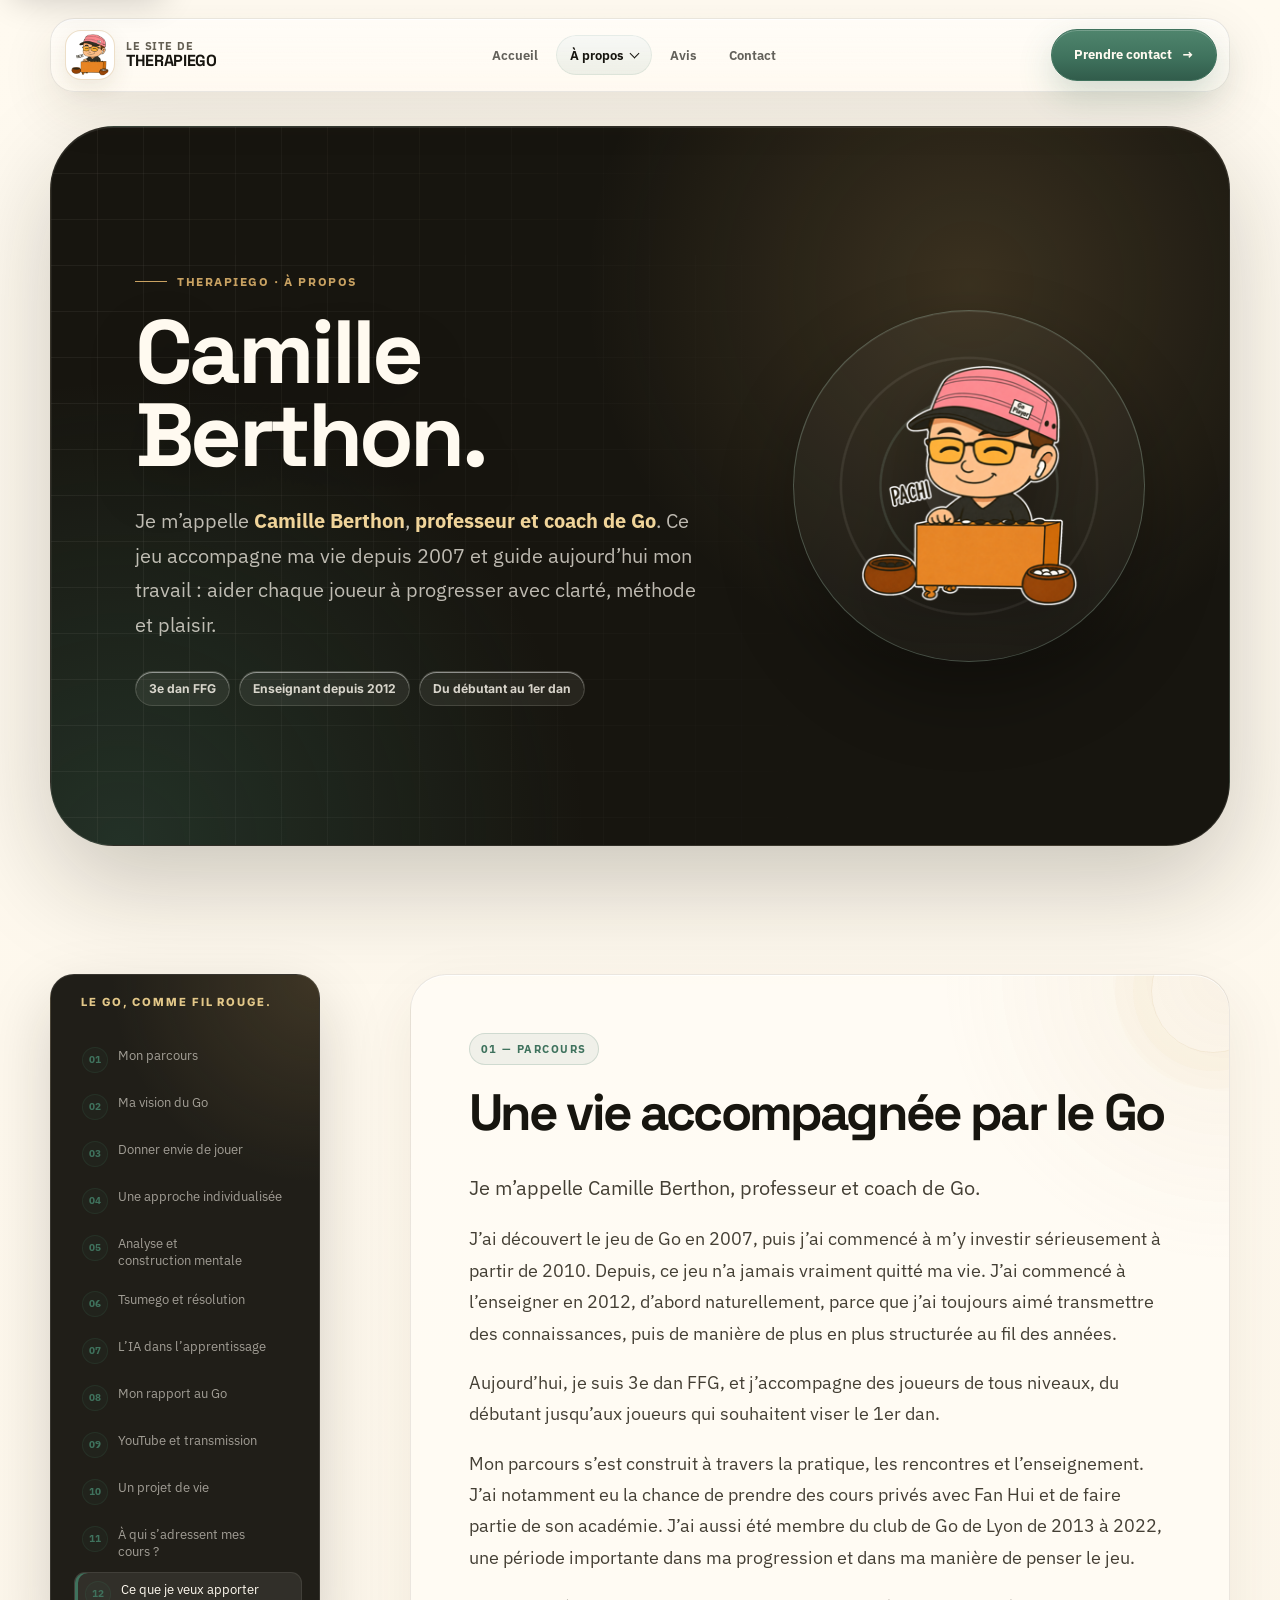
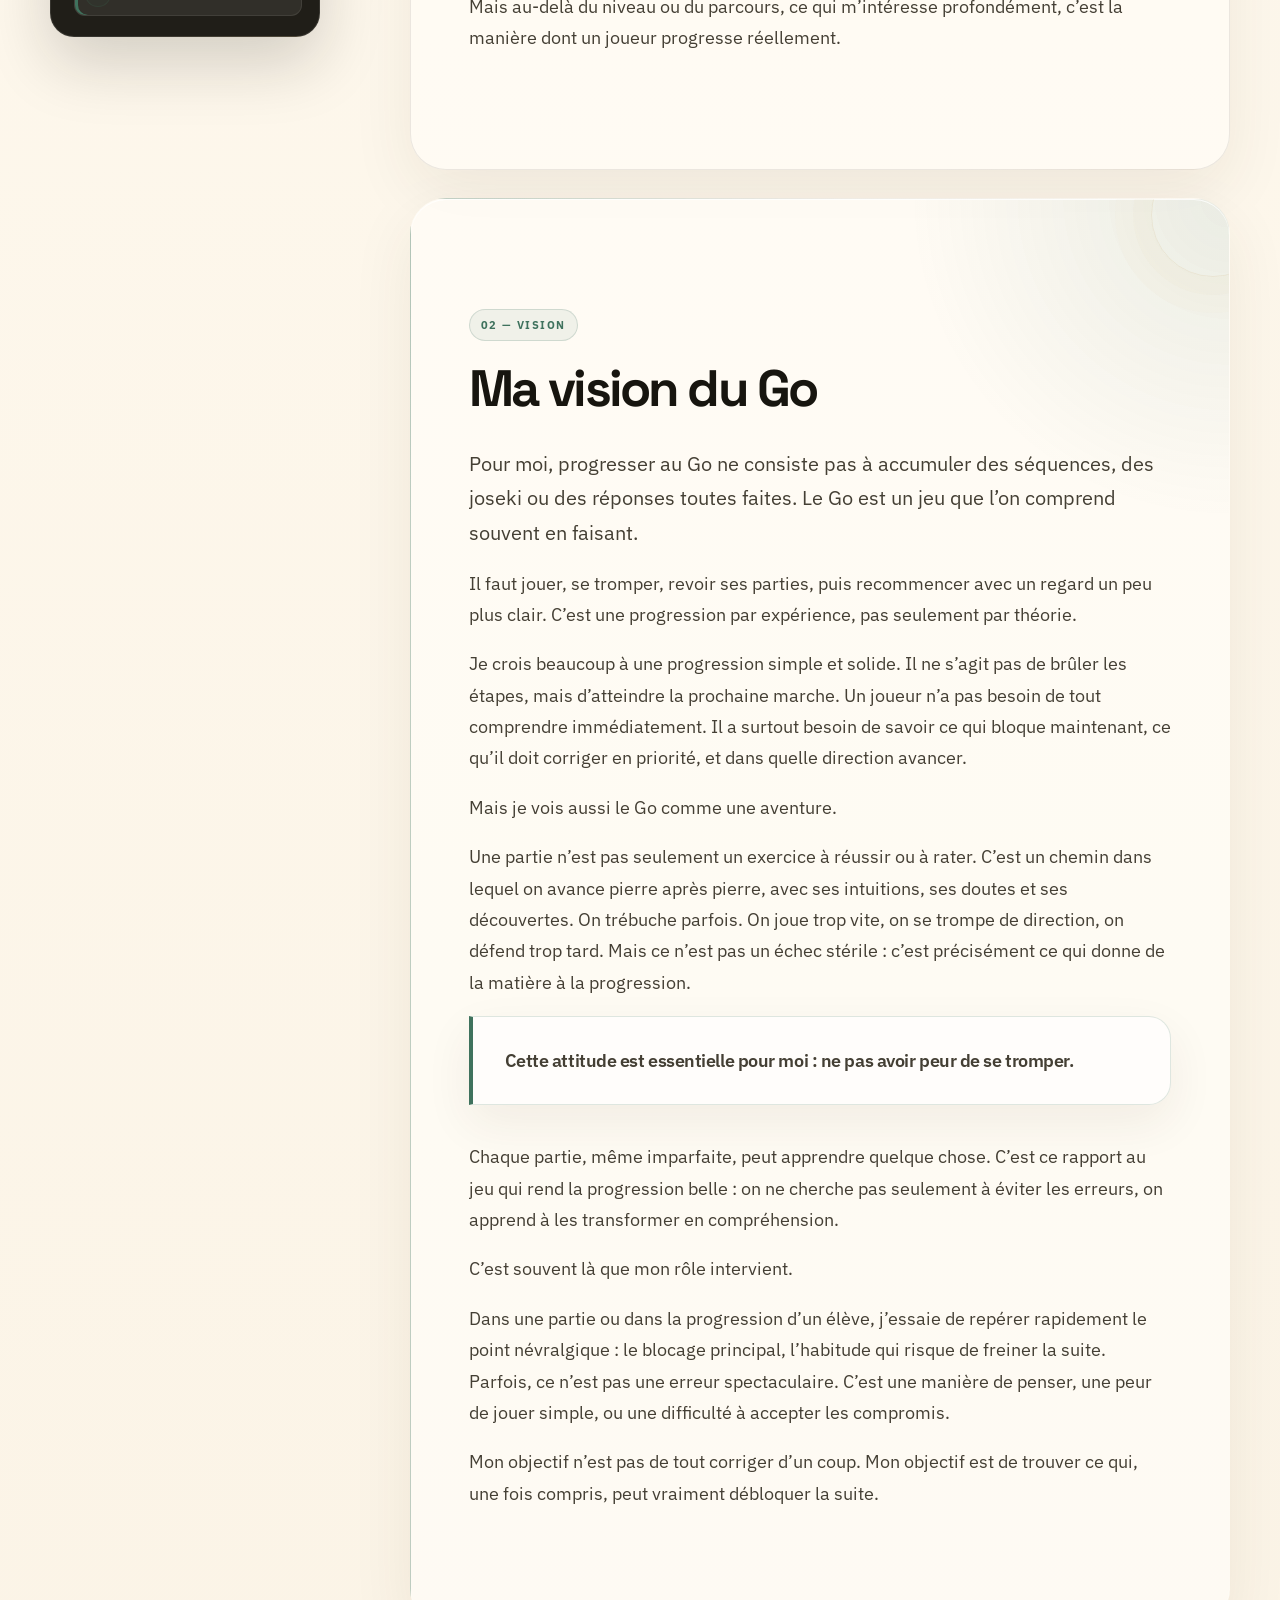
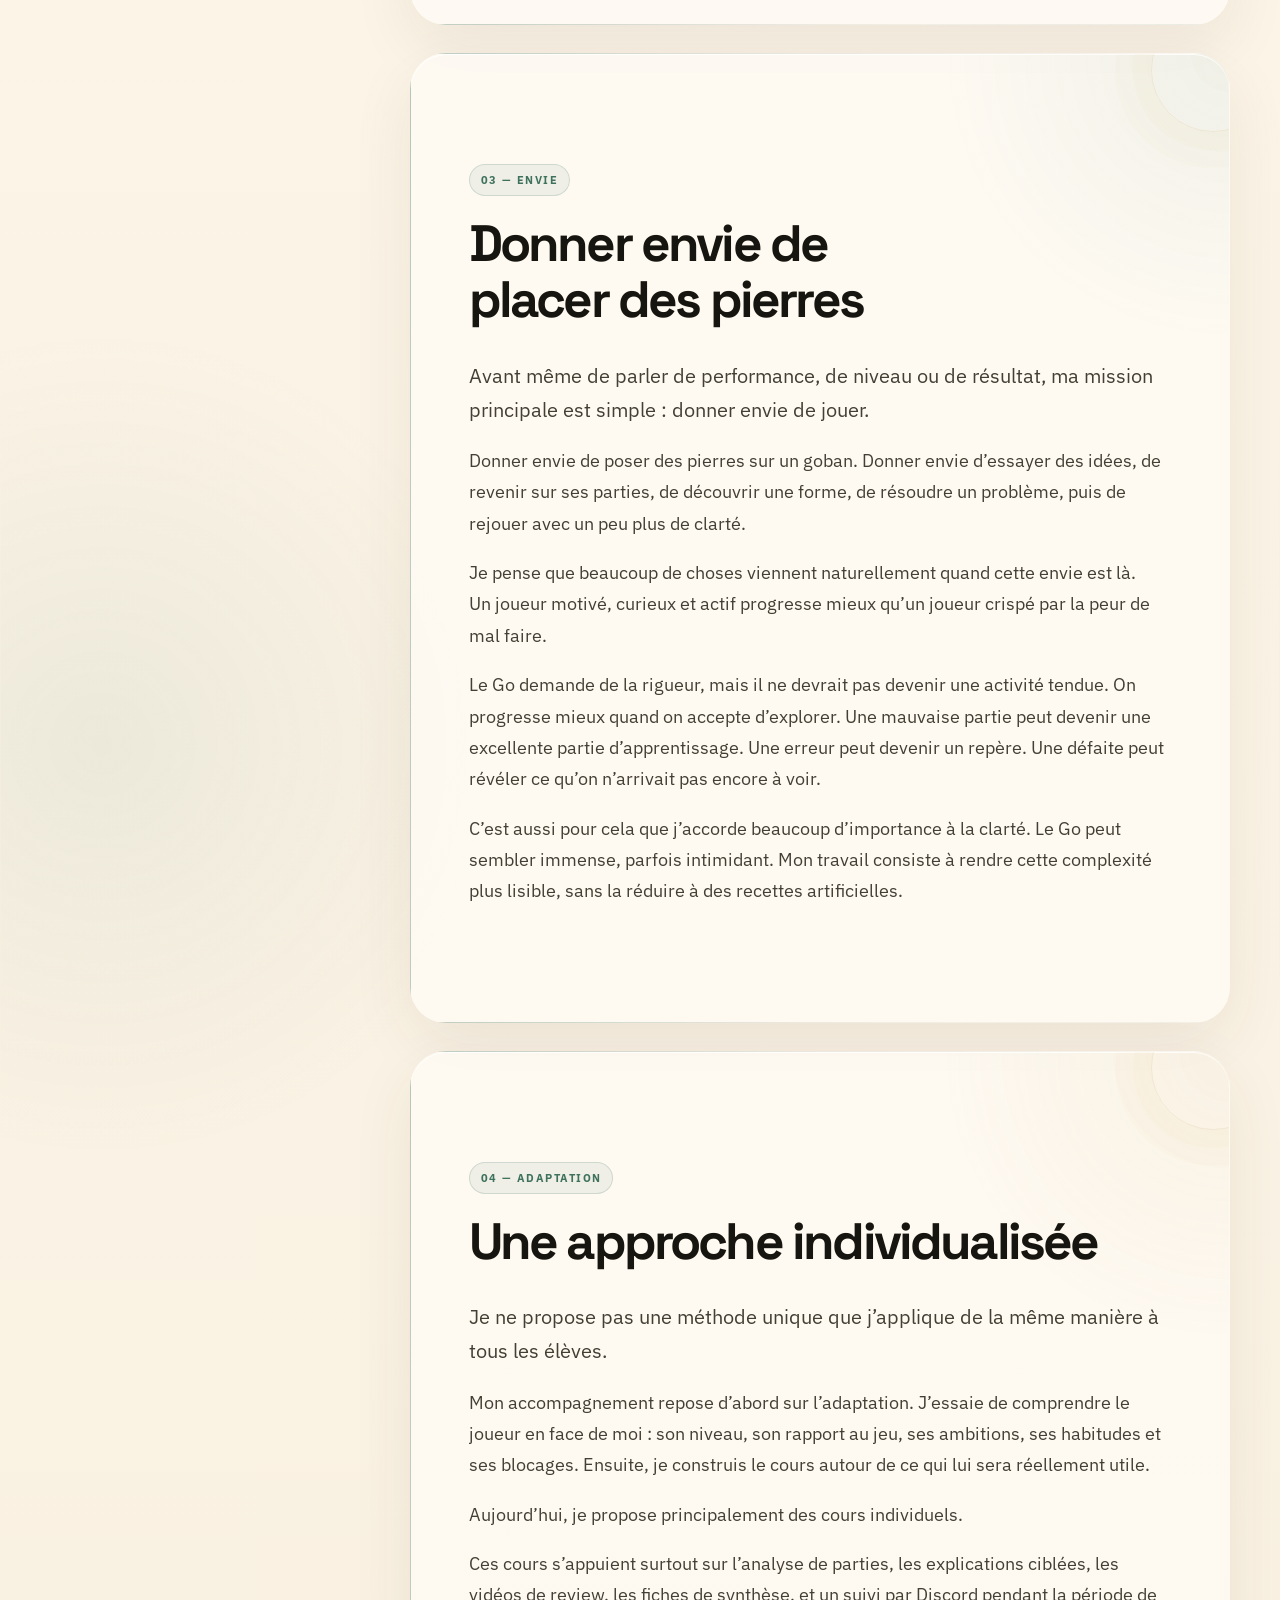
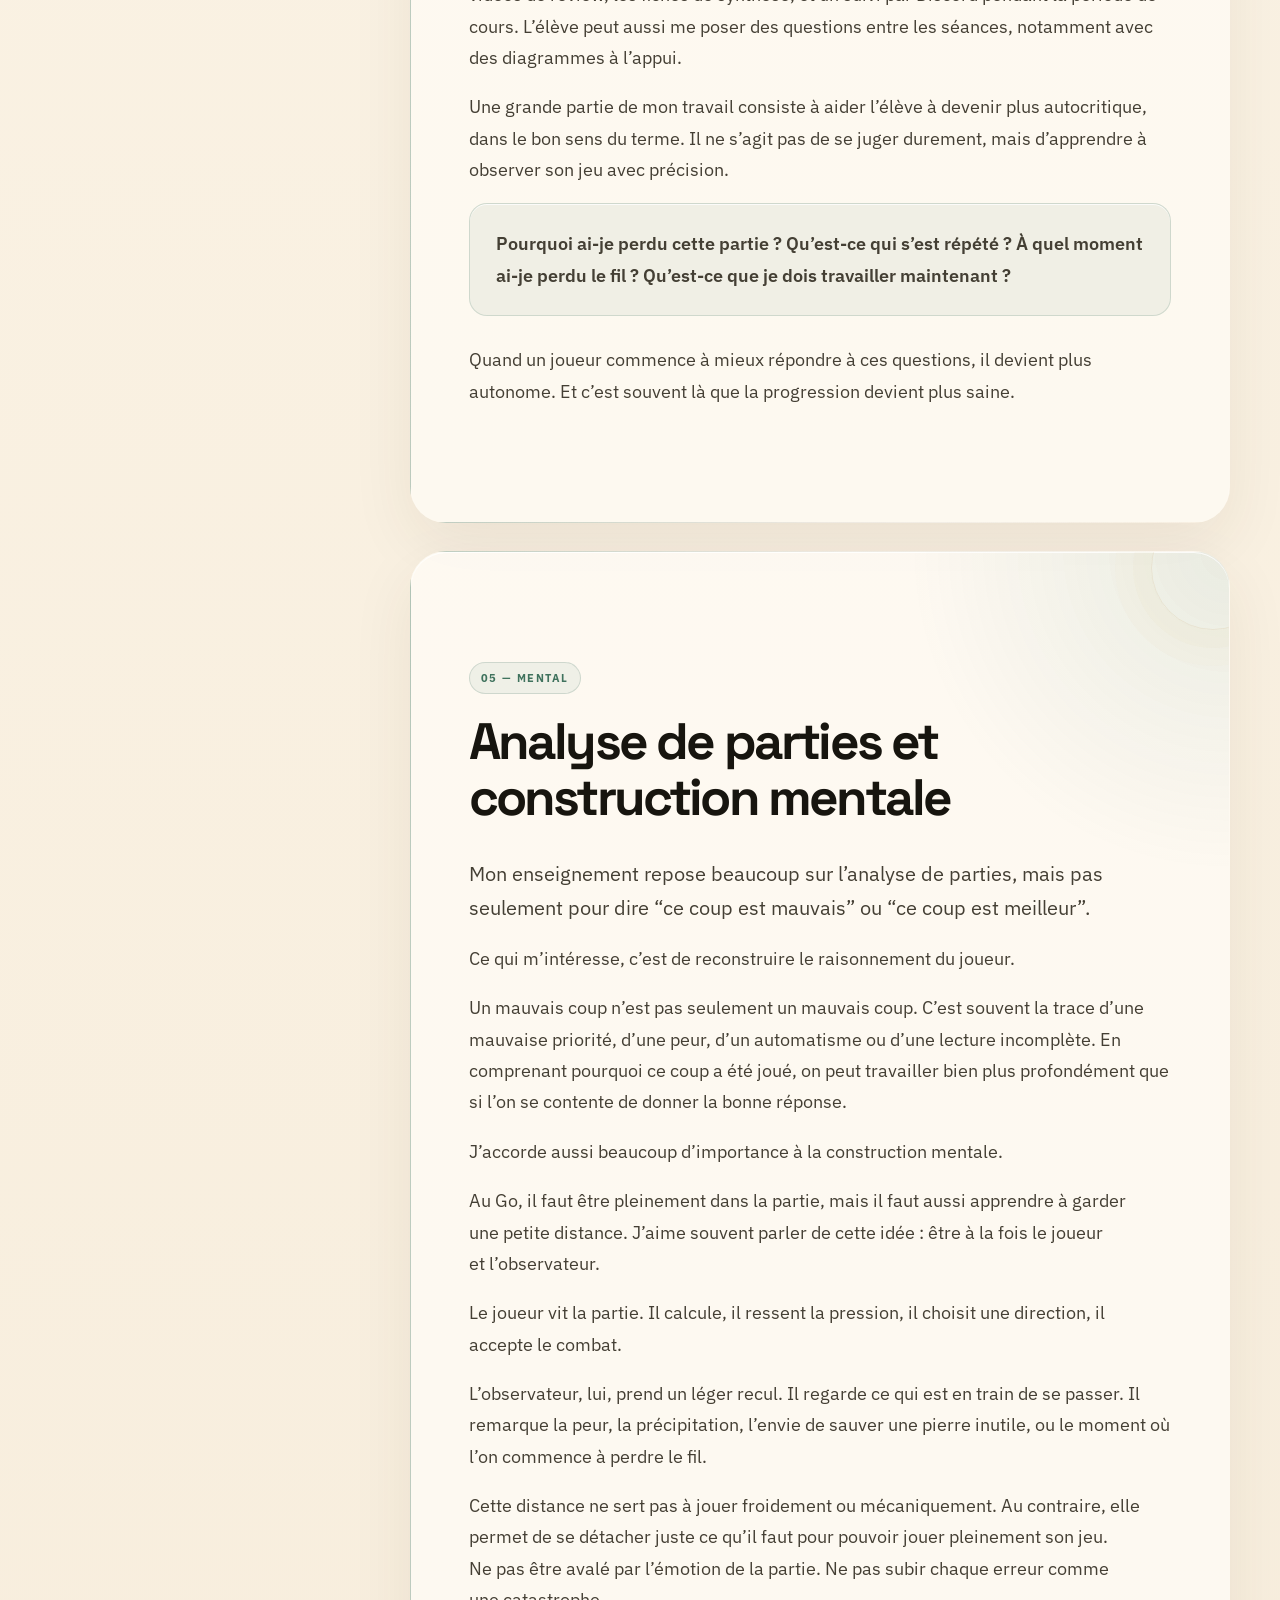
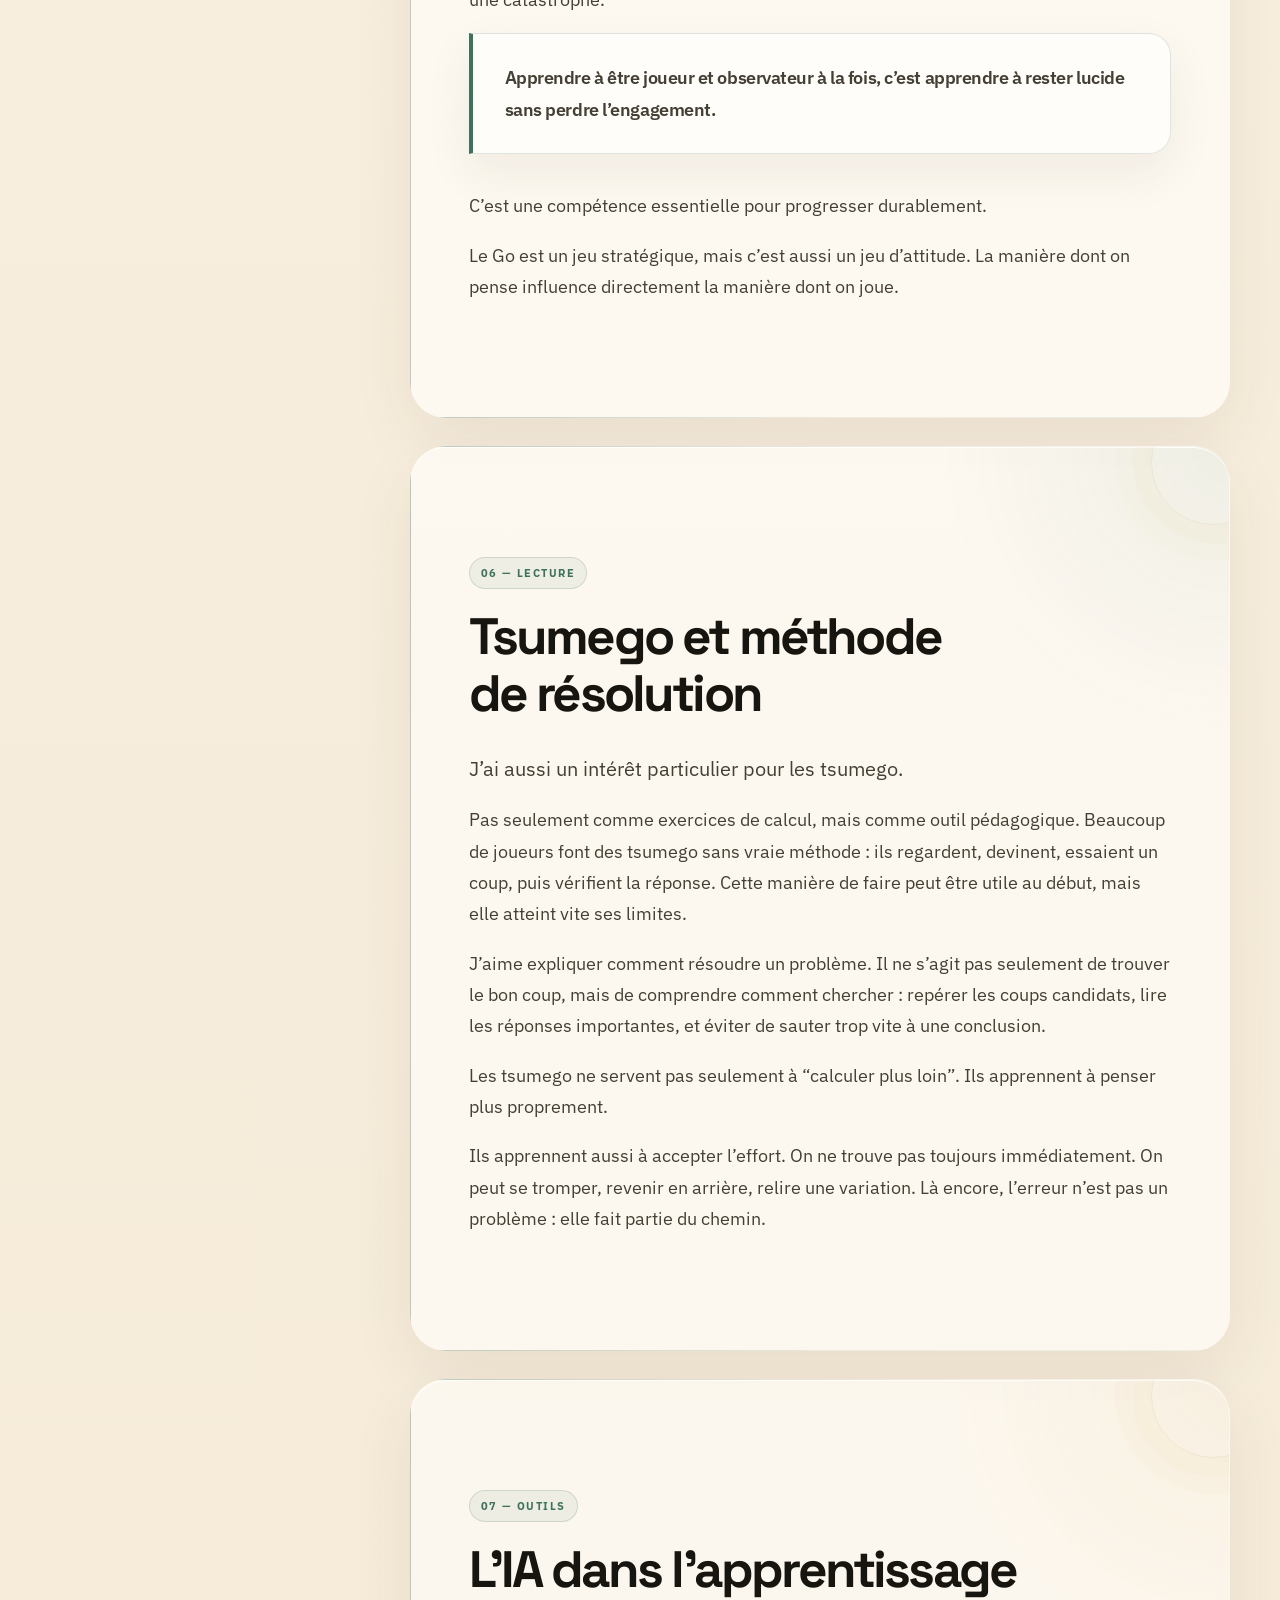
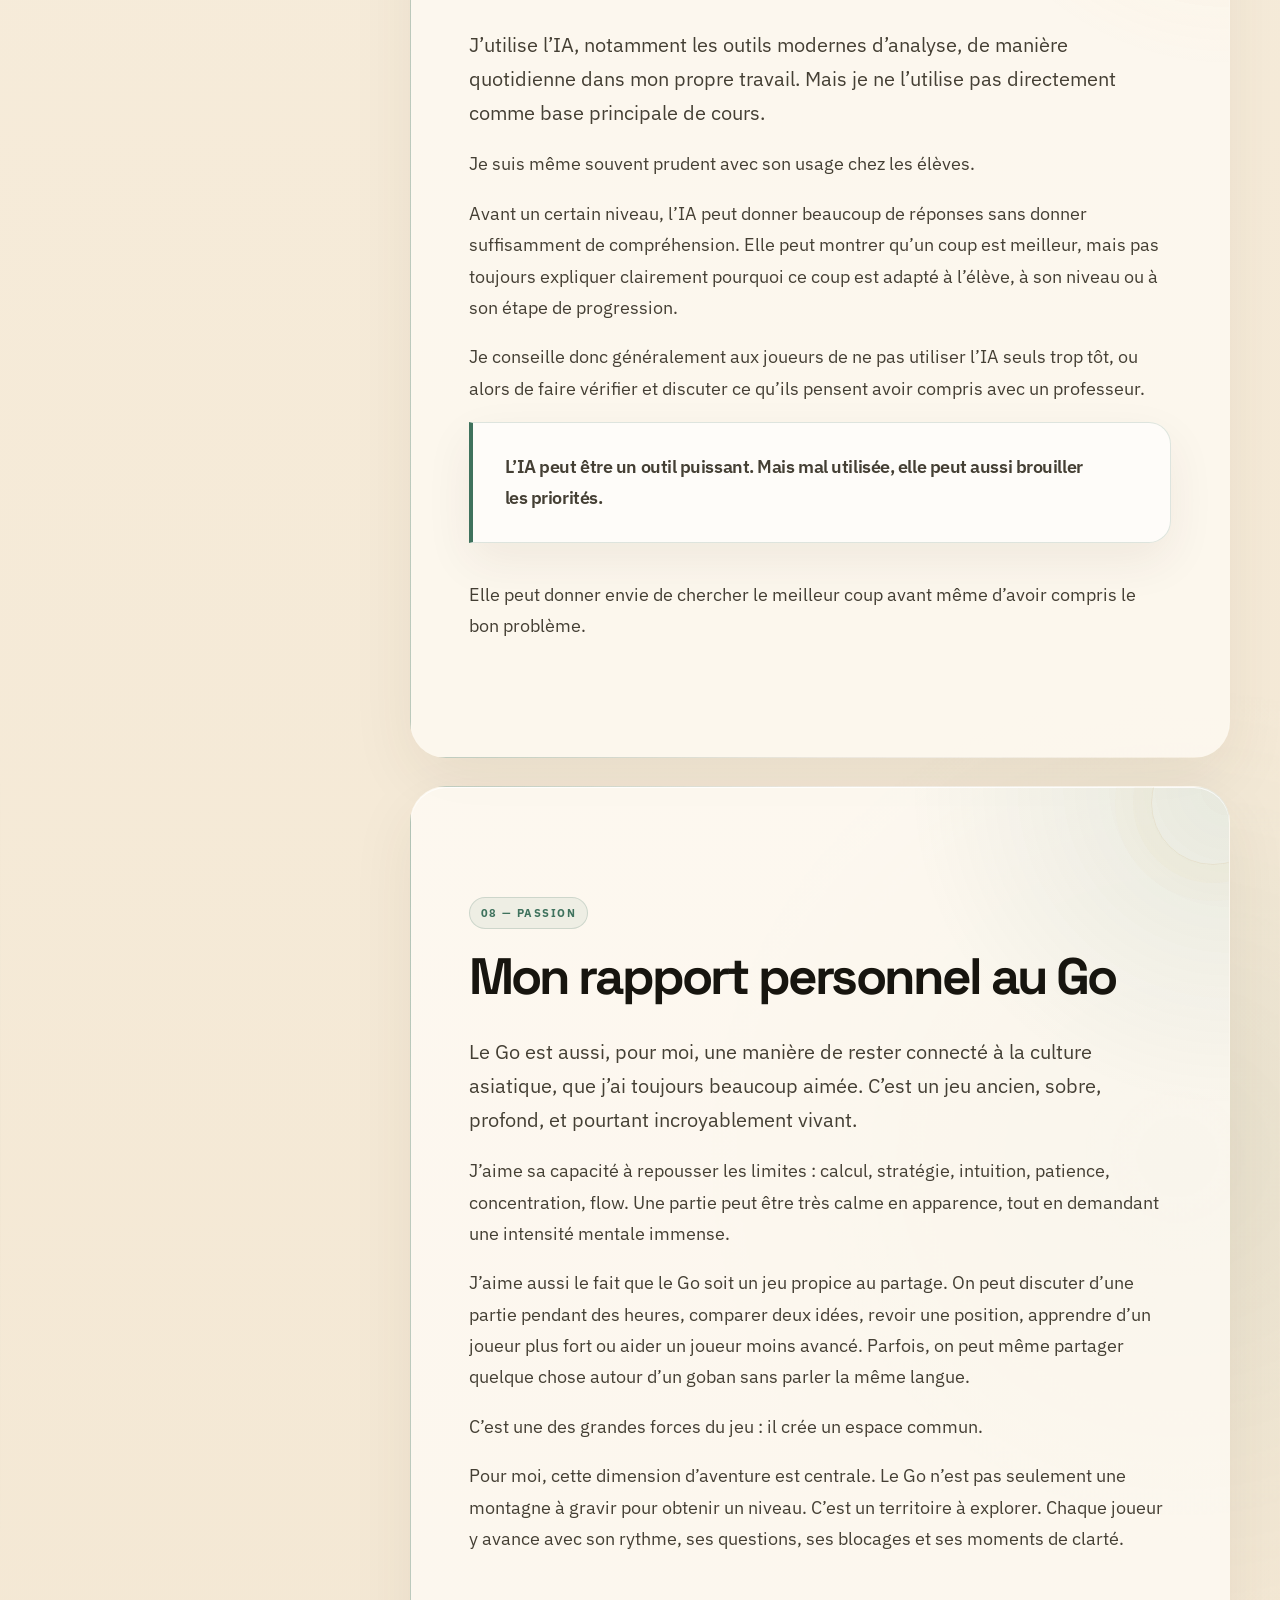
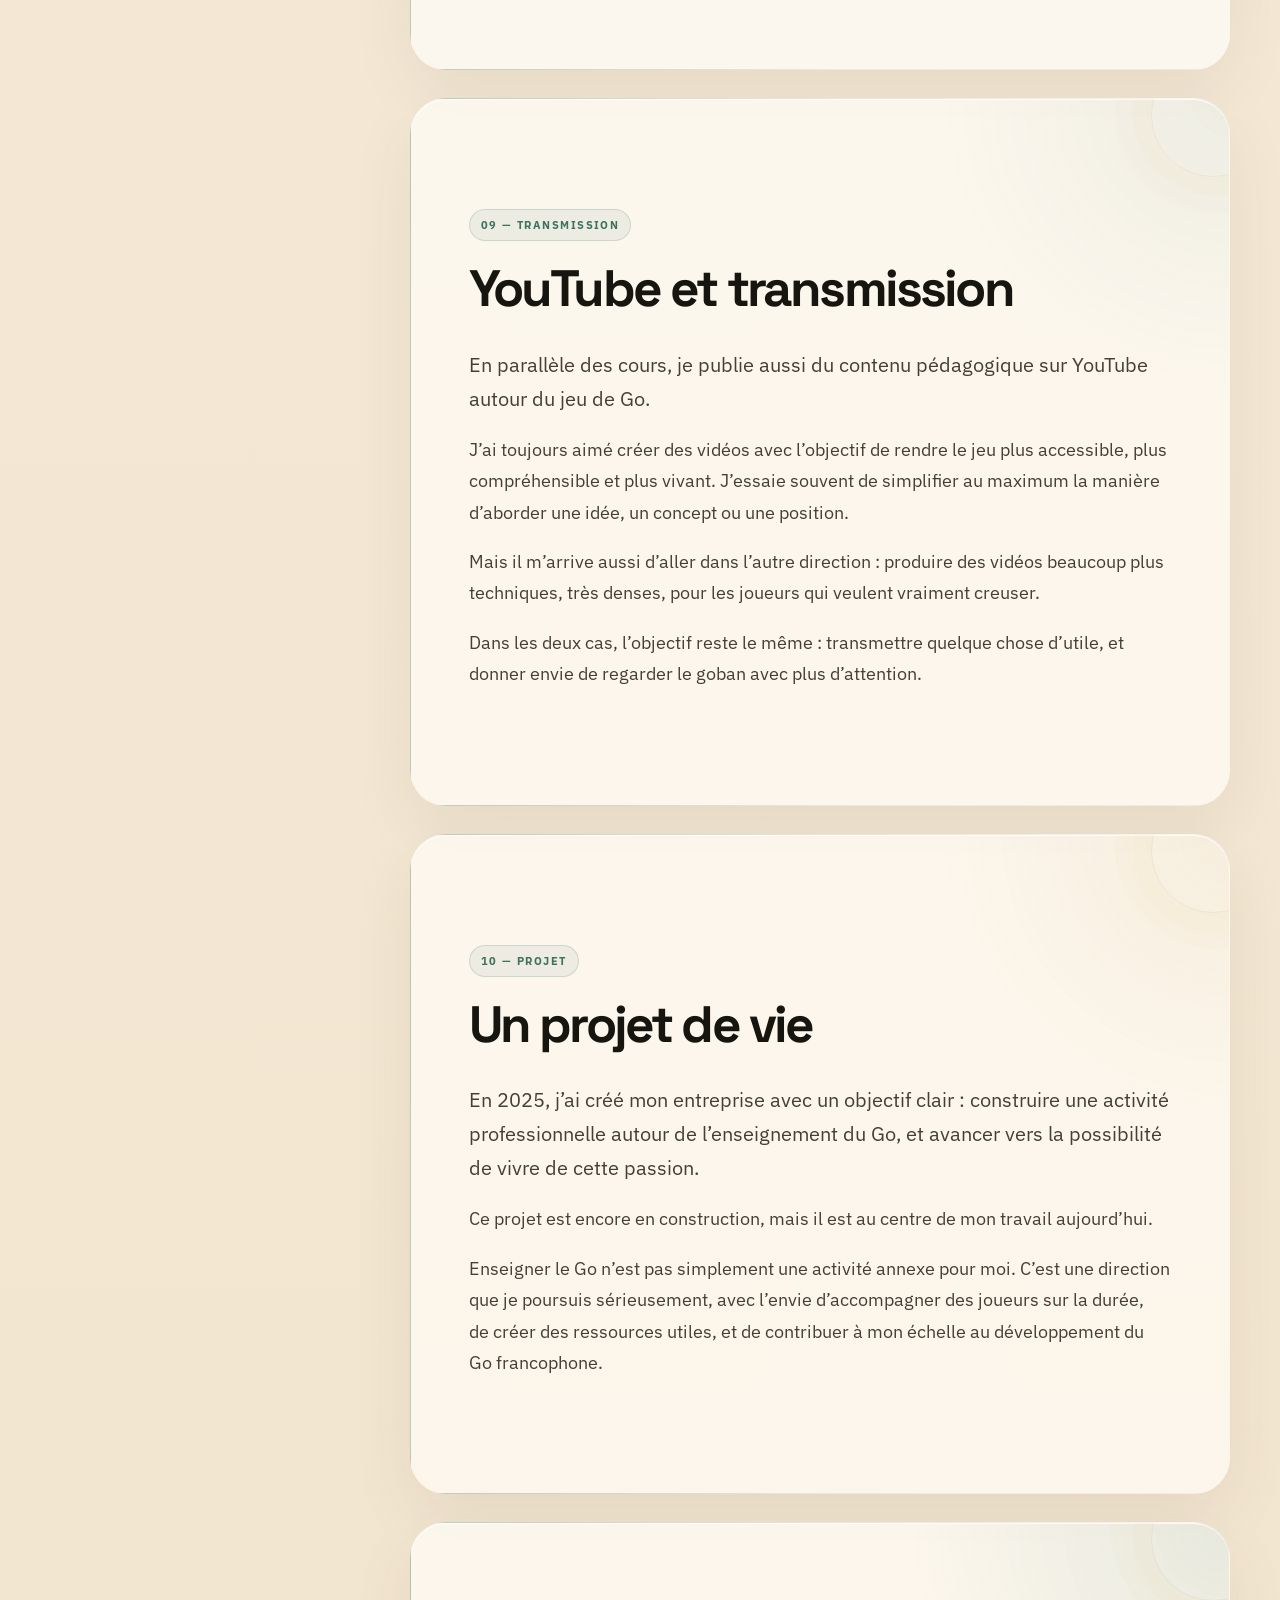
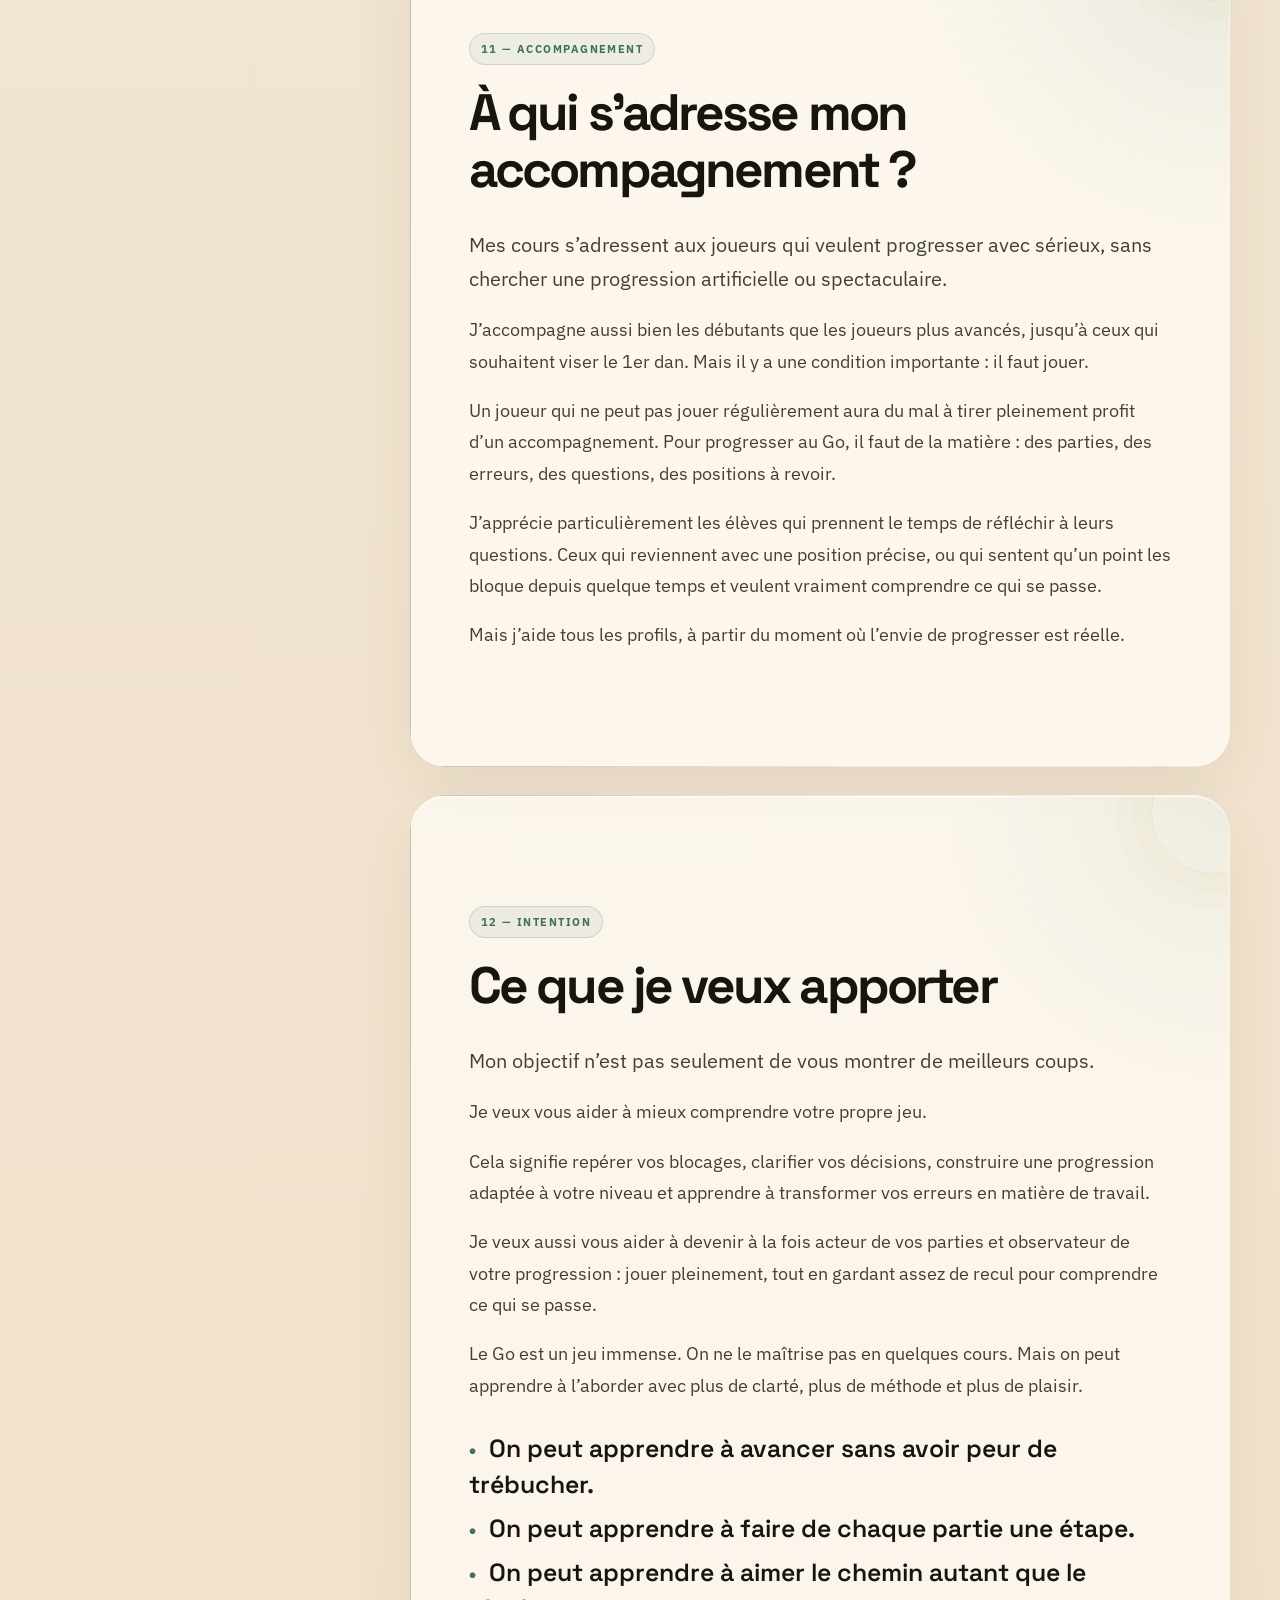
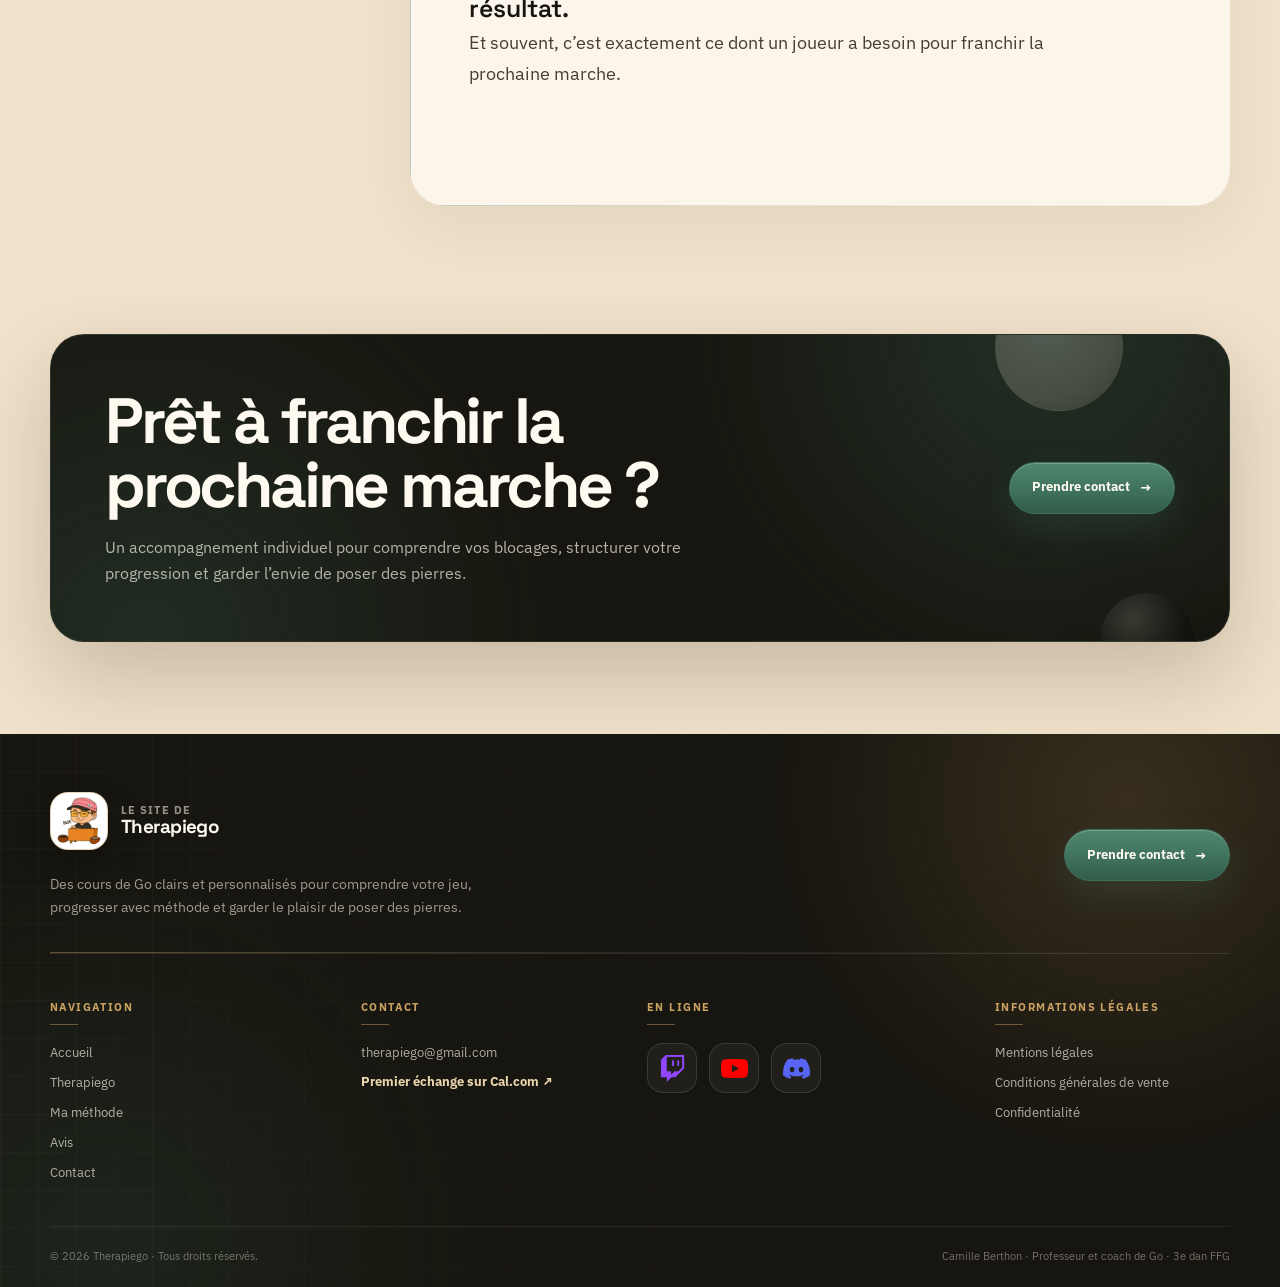
==== a-propos.html @ e47dca22 "Publish complete Therapiego website" ====
<!DOCTYPE html>
<html lang="fr">
<head>
  <meta charset="UTF-8" />
  <meta name="viewport" content="width=device-width, initial-scale=1.0" />
  <meta name="theme-color" content="#fffaf0" />
  <title>À propos de Camille Berthon — Therapiego</title>
  <meta name="description" content="Découvrez le parcours, la vision du Go et l’approche pédagogique de Camille Berthon, professeur et coach de Go." />
  <meta property="og:type" content="website" />
  <meta property="og:locale" content="fr_FR" />
  <meta property="og:site_name" content="Therapiego" />
  <meta property="og:title" content="Camille Berthon — Therapiego" />
  <meta property="og:description" content="Découvrez le parcours et la vision du Go de Camille Berthon, professeur et coach de Go." />
  <meta name="twitter:card" content="summary" />
  <link rel="icon" type="image/webp" sizes="64x64" href="assets/therapiego-favicon.webp" />
  <link rel="preload" as="image" href="assets/therapiego-avatar-navbar.webp" type="image/webp" />
  <link rel="preconnect" href="https://fonts.googleapis.com">
  <link rel="preconnect" href="https://fonts.gstatic.com" crossorigin>
  <link href="https://fonts.googleapis.com/css2?family=IBM+Plex+Sans:wght@400;500;600;700&amp;family=Inter:wght@400;500;600;700;800&amp;family=Space+Grotesk:wght@500;600;700&amp;display=swap" rel="stylesheet">

  <style>
    :root {
      --ink: #17150f;
      --muted: #645f53;
      --cream: #fffaf0;
      --cream-2: #f4ead9;
      --paper: rgba(255, 253, 247, .82);
      --red: #3f725d;
      --red-dark: #2f5948;
      --gold: #c9a262;
      --jade: #3f725d;
      --line: rgba(23, 21, 15, .11);
      --shadow: 0 28px 80px rgba(71, 55, 28, .11);
      --container: min(1180px, calc(100% - 48px));
      --ease: cubic-bezier(.2, .8, .2, 1);
    }

    * {
      box-sizing: border-box;
      margin: 0;
      padding: 0;
    }

    html {
      scroll-behavior: smooth;
      scroll-padding-top: 118px;
      background: var(--cream);
    }

    body {
      min-height: 100vh;
      color: var(--ink);
      background:
        radial-gradient(circle at 88% 6%, rgba(63, 114, 93, .08), transparent 22rem),
        radial-gradient(circle at 8% 32%, rgba(63, 114, 93, .08), transparent 26rem),
        linear-gradient(180deg, #fffaf0 0%, #f4ead9 100%);
      font-family: "Inter", system-ui, sans-serif;
      -webkit-font-smoothing: antialiased;
    }

    body::before {
      content: "";
      position: fixed;
      inset: 0;
      z-index: -1;
      pointer-events: none;
      opacity: .035;
      background-image:
        linear-gradient(var(--ink) 1px, transparent 1px),
        linear-gradient(90deg, var(--ink) 1px, transparent 1px);
      background-size: 32px 32px;
      mask-image: linear-gradient(to bottom, black, transparent 68%);
    }

    a {
      color: inherit;
      text-decoration: none;
    }

    img {
      display: block;
      max-width: 100%;
    }

    ::selection {
      color: var(--cream);
      background: var(--red);
    }

    .skip-link {
      position: fixed;
      top: 12px;
      left: 12px;
      z-index: 1000;
      padding: 12px 16px;
      color: #fff;
      border-radius: 10px;
      background: var(--ink);
      transform: translateY(-160%);
      transition: transform 180ms ease;
    }

    .skip-link:focus {
      transform: none;
    }

    .site-header {
      position: sticky;
      top: 0;
      z-index: 100;
      padding: 18px 0 10px;
    }

    .navbar {
      width: var(--container);
      min-height: 72px;
      margin-inline: auto;
      display: grid;
      grid-template-columns: auto 1fr auto;
      align-items: center;
      gap: 24px;
      padding: 10px 12px;
      border: 1px solid rgba(23, 21, 15, .09);
      border-radius: 999px;
      background: rgba(255, 250, 240, .84);
      box-shadow: 0 18px 58px rgba(78, 62, 35, .12), inset 0 1px 0 rgba(255,255,255,.86);
      backdrop-filter: blur(22px) saturate(1.05);
      -webkit-backdrop-filter: blur(22px) saturate(1.05);
    }

    .brand {
      display: inline-flex;
      align-items: center;
      gap: 12px;
      min-width: max-content;
    }

    .brand-avatar {
      width: 48px;
      height: 48px;
      padding: 2px;
      flex: 0 0 48px;
      border: 1px solid rgba(201, 162, 98, .35);
      border-radius: 50%;
      background: #fff;
      box-shadow: 0 10px 24px rgba(71, 55, 28, .14);
      object-fit: contain;
    }

    .brand-copy {
      display: grid;
      gap: 2px;
      line-height: 1;
      text-transform: uppercase;
    }

    .brand-name {
      font-family: "Space Grotesk", sans-serif;
      font-size: .84rem;
      font-weight: 700;
      letter-spacing: .22em;
    }

    .brand-sub {
      color: #9a7030;
      font-size: .7rem;
      font-weight: 800;
      letter-spacing: .33em;
    }

    .nav-links {
      justify-self: center;
      display: flex;
      align-items: center;
      gap: 5px;
      padding: 5px;
      border: 1px solid rgba(23, 21, 15, .06);
      border-radius: 999px;
      background: rgba(23, 21, 15, .035);
    }

    .nav-links a {
      padding: 10px 14px;
      color: rgba(23, 21, 15, .68);
      border-radius: 999px;
      font-family: "IBM Plex Sans", sans-serif;
      font-size: .82rem;
      font-weight: 600;
      transition: 180ms ease;
    }

    .nav-links a:hover,
    .nav-links a[aria-current="page"] {
      color: var(--ink);
      background: rgba(239, 224, 201, .8);
    }

    .nav-cta,
    .button {
      display: inline-flex;
      align-items: center;
      justify-content: center;
      min-height: 48px;
      padding: 0 21px;
      color: #fffaf0;
      border-radius: 999px;
      background: linear-gradient(135deg, #4f856d, var(--red-dark));
      box-shadow: 0 14px 34px rgba(63, 114, 93, .22);
      font-family: "IBM Plex Sans", sans-serif;
      font-size: .75rem;
      font-weight: 800;
      letter-spacing: .08em;
      text-transform: uppercase;
      transition: transform 180ms ease, box-shadow 180ms ease;
    }

    .nav-cta:hover,
    .button:hover {
      transform: translateY(-2px);
      box-shadow: 0 18px 42px rgba(63, 114, 93, .3);
    }

    .nav-toggle {
      display: none;
      width: 46px;
      height: 46px;
      border: 1px solid var(--line);
      border-radius: 50%;
      background: rgba(255,255,255,.56);
    }

    .nav-toggle span {
      display: block;
      width: 18px;
      height: 2px;
      margin: 4px auto;
      background: var(--ink);
    }

    .hero {
      width: var(--container);
      margin: 34px auto 0;
      display: grid;
      grid-template-columns: minmax(0, 1.18fr) minmax(300px, .72fr);
      gap: clamp(38px, 7vw, 96px);
      align-items: center;
      padding: clamp(44px, 7vw, 88px);
      border: 1px solid var(--line);
      border-radius: clamp(34px, 5vw, 66px);
      background:
        radial-gradient(circle at 14% 0%, rgba(63,114,93,.1), transparent 27rem),
        linear-gradient(145deg, rgba(255,255,255,.76), rgba(255,250,240,.38));
      box-shadow: var(--shadow), inset 0 1px 0 rgba(255,255,255,.82);
      overflow: hidden;
    }

    .eyebrow {
      display: inline-flex;
      align-items: center;
      gap: 10px;
      margin-bottom: 24px;
      color: var(--red);
      font-family: "IBM Plex Sans", sans-serif;
      font-size: .75rem;
      font-weight: 800;
      letter-spacing: .16em;
      text-transform: uppercase;
    }

    .eyebrow::before {
      content: "";
      width: 32px;
      height: 1px;
      background: var(--red);
    }

    h1,
    h2,
    h3 {
      font-family: "Space Grotesk", sans-serif;
      letter-spacing: -.04em;
      text-wrap: balance;
    }

    h1 {
      max-width: 800px;
      font-size: clamp(3.1rem, 7vw, 6.8rem);
      line-height: .92;
    }

    .hero-lead {
      max-width: 730px;
      margin-top: 28px;
      color: #373329;
      font-family: "IBM Plex Sans", sans-serif;
      font-size: clamp(1.14rem, 1.8vw, 1.4rem);
      line-height: 1.7;
    }

    .hero-lead strong {
      color: var(--ink);
    }

    .hero-meta {
      display: flex;
      flex-wrap: wrap;
      gap: 10px;
      margin-top: 30px;
    }

    .hero-meta span {
      padding: 9px 13px;
      color: #504a3d;
      border: 1px solid rgba(23,21,15,.08);
      border-radius: 999px;
      background: rgba(255,255,255,.5);
      font-size: .77rem;
      font-weight: 700;
    }

    .portrait-card {
      position: relative;
      max-width: 390px;
      justify-self: end;
      padding: 16px;
      border: 1px solid rgba(201, 162, 98, .28);
      border-radius: 48% 48% 34px 34px;
      background: rgba(255,255,255,.54);
      box-shadow: 0 30px 70px rgba(71, 55, 28, .14);
    }

    .portrait-card::before {
      content: "囲碁";
      position: absolute;
      right: -18px;
      top: 26%;
      z-index: 2;
      padding: 13px 9px;
      color: var(--cream);
      border-radius: 999px;
      background: var(--red);
      font-size: .76rem;
      font-weight: 700;
      writing-mode: vertical-rl;
      letter-spacing: .12em;
      box-shadow: 0 16px 34px rgba(63,114,93,.25);
    }

    .portrait-card img {
      width: 100%;
      aspect-ratio: .92;
      border-radius: 46% 46% 24px 24px;
      background: #fff;
      object-fit: contain;
      object-position: center bottom;
    }

    .portrait-caption {
      display: grid;
      grid-template-columns: 1fr auto;
      align-items: end;
      gap: 16px;
      padding: 18px 6px 5px;
    }

    .portrait-caption strong {
      display: block;
      font-family: "Space Grotesk", sans-serif;
      font-size: 1.1rem;
    }

    .portrait-caption small {
      display: block;
      margin-top: 4px;
      color: var(--muted);
      line-height: 1.45;
    }

    .stone-mark {
      width: 18px;
      height: 18px;
      border-radius: 50%;
      background: var(--ink);
      box-shadow: -22px 0 0 #f9f2e4, -22px 0 0 1px rgba(23,21,15,.15);
    }

    .story-shell {
      width: var(--container);
      margin: clamp(78px, 10vw, 132px) auto;
      display: grid;
      grid-template-columns: 244px minmax(0, 760px);
      justify-content: space-between;
      gap: clamp(46px, 8vw, 110px);
      align-items: start;
    }

    .toc {
      position: sticky;
      top: 112px;
      display: grid;
      gap: 18px;
    }

    .toc-label {
      color: var(--red);
      font-size: .7rem;
      font-weight: 800;
      letter-spacing: .18em;
      text-transform: uppercase;
    }

    .toc ol {
      list-style: none;
      display: grid;
      gap: 4px;
    }

    .toc a {
      display: grid;
      grid-template-columns: 28px 1fr;
      gap: 8px;
      padding: 8px 10px;
      color: var(--muted);
      border-radius: 12px;
      font-family: "IBM Plex Sans", sans-serif;
      font-size: .83rem;
      line-height: 1.3;
      transition: 180ms ease;
    }

    .toc a span {
      color: var(--gold);
      font-size: .7rem;
      font-weight: 800;
    }

    .toc a:hover {
      color: var(--ink);
      background: rgba(255,255,255,.5);
    }

    .article {
      min-width: 0;
    }

    .chapter {
      position: relative;
      padding: 0 0 clamp(74px, 9vw, 112px);
    }

    .chapter + .chapter {
      padding-top: clamp(70px, 8vw, 96px);
      border-top: 1px solid var(--line);
    }

    .chapter-number {
      display: block;
      margin-bottom: 17px;
      color: var(--gold);
      font-family: "Space Grotesk", sans-serif;
      font-size: .74rem;
      font-weight: 700;
      letter-spacing: .18em;
    }

    .chapter h2 {
      max-width: 680px;
      margin-bottom: 28px;
      font-size: clamp(2.2rem, 5vw, 4.4rem);
      line-height: 1;
    }

    .chapter p {
      color: #3d392f;
      font-family: "IBM Plex Sans", sans-serif;
      font-size: clamp(1.03rem, 1.4vw, 1.16rem);
      line-height: 1.82;
      text-wrap: pretty;
    }

    .chapter p + p {
      margin-top: 18px;
    }

    .pullquote {
      margin: 36px 0;
      padding: 28px 28px 28px 32px;
      color: var(--ink);
      border-left: 4px solid var(--red);
      border-radius: 0 24px 24px 0;
      background: rgba(255,255,255,.54);
      box-shadow: inset 0 1px 0 rgba(255,255,255,.7);
      font-family: "Space Grotesk", sans-serif;
      font-size: clamp(1.3rem, 2.7vw, 2rem);
      font-weight: 600;
      line-height: 1.35;
      letter-spacing: -.025em;
    }

    .questions {
      margin: 28px 0;
      padding: 24px 26px;
      color: #2c4f40;
      border: 1px solid rgba(63,114,93,.18);
      border-radius: 24px;
      background: rgba(63,114,93,.07);
      font-family: "Space Grotesk", sans-serif;
      font-size: clamp(1.05rem, 2vw, 1.35rem);
      font-weight: 600;
      line-height: 1.55;
    }

    .closing-lines {
      margin-top: 30px;
      display: grid;
      gap: 8px;
      color: var(--ink);
      font-family: "Space Grotesk", sans-serif;
      font-size: clamp(1.15rem, 2.3vw, 1.55rem);
      font-weight: 600;
      line-height: 1.45;
    }

    .closing-lines span::before {
      content: "●";
      margin-right: 12px;
      color: var(--red);
      font-size: .54em;
      vertical-align: .18em;
    }

    .final-cta {
      width: var(--container);
      margin: 0 auto 48px;
      display: grid;
      grid-template-columns: minmax(0, 1fr) auto;
      gap: 32px;
      align-items: center;
      padding: clamp(34px, 6vw, 68px);
      color: var(--cream);
      border-radius: 40px;
      background:
        radial-gradient(circle at 82% 0%, rgba(201,162,98,.22), transparent 24rem),
        #17150f;
      box-shadow: 0 32px 80px rgba(23,21,15,.2);
    }

    .final-cta h2 {
      max-width: 710px;
      font-size: clamp(2rem, 5vw, 4.2rem);
      line-height: 1;
    }

    .final-cta p {
      max-width: 620px;
      margin-top: 17px;
      color: rgba(255,250,240,.68);
      font-family: "IBM Plex Sans", sans-serif;
      font-size: 1rem;
      line-height: 1.7;
    }

    .footer {
      width: var(--container);
      margin-inline: auto;
      display: flex;
      justify-content: space-between;
      gap: 24px;
      padding: 24px 0 36px;
      color: var(--muted);
      border-top: 1px solid var(--line);
      font-size: .78rem;
    }

    .footer a:hover {
      color: var(--red);
    }

    @media (max-width: 980px) {
      .navbar {
        grid-template-columns: auto auto;
      }

      .nav-toggle {
        display: block;
        justify-self: end;
      }

      .nav-links {
        display: none;
        grid-column: 1 / -1;
        width: 100%;
        border-radius: 22px;
      }

      .nav-links.is-open {
        display: grid;
      }

      .nav-links a {
        text-align: center;
      }

      .nav-cta {
        display: none;
      }

      .hero {
        grid-template-columns: 1fr;
      }

      .portrait-card {
        width: min(100%, 420px);
        justify-self: start;
      }

      .story-shell {
        grid-template-columns: 1fr;
      }

      .toc {
        position: static;
        padding: 22px;
        border: 1px solid var(--line);
        border-radius: 24px;
        background: rgba(255,255,255,.44);
      }

      .toc ol {
        grid-template-columns: repeat(2, minmax(0, 1fr));
      }
    }

    @media (max-width: 640px) {
      :root {
        --container: min(100% - 22px, 1180px);
      }

      .site-header {
        padding-top: 10px;
      }

      .navbar {
        border-radius: 26px;
      }

      .brand-copy {
        display: none;
      }

      .hero {
        margin-top: 16px;
        padding: 36px 22px;
        border-radius: 32px;
      }

      h1 {
        font-size: clamp(3rem, 17vw, 4.8rem);
      }

      .portrait-card::before {
        right: -7px;
      }

      .story-shell {
        margin-top: 72px;
      }

      .toc ol {
        grid-template-columns: 1fr;
      }

      .chapter h2 {
        font-size: 2.35rem;
      }

      .final-cta {
        grid-template-columns: 1fr;
        border-radius: 30px;
      }

      .footer {
        flex-direction: column;
      }
    }

    @media (prefers-reduced-motion: reduce) {
      html {
        scroll-behavior: auto;
      }

      *,
      *::before,
      *::after {
        transition-duration: .01ms !important;
      }
    }

    /* Direction éditoriale finale */
    .reading-progress {
      position: fixed;
      inset: 0 0 auto;
      z-index: 1001;
      height: 4px;
      background: linear-gradient(90deg, var(--red), #6e9b83 55%, var(--gold));
      box-shadow: 0 3px 14px rgba(63,114,93,.25);
      transform: scaleX(var(--reading-progress, 0));
      transform-origin: left center;
    }

    .hero {
      position: relative;
      min-height: min(760px, calc(100svh - 128px));
      grid-template-columns: minmax(0, .92fr) minmax(390px, .7fr);
      gap: clamp(42px, 7vw, 94px);
      color: var(--cream);
      border-color: rgba(255,250,240,.12);
      background:
        radial-gradient(circle at 78% 14%, rgba(201,162,98,.2), transparent 27rem),
        radial-gradient(circle at 2% 100%, rgba(63,114,93,.26), transparent 28rem),
        #17150f;
      box-shadow:
        0 38px 100px rgba(23,21,15,.22),
        inset 0 1px 0 rgba(255,255,255,.07);
      isolation: isolate;
    }

    .hero::before {
      content: "";
      position: absolute;
      inset: 0;
      z-index: -1;
      opacity: .13;
      background-image:
        linear-gradient(rgba(255,250,240,.23) 1px, transparent 1px),
        linear-gradient(90deg, rgba(255,250,240,.23) 1px, transparent 1px);
      background-size: 46px 46px;
      mask-image: linear-gradient(90deg, black, transparent 68%);
    }

    .hero .eyebrow {
      color: var(--gold);
    }

    .hero .eyebrow::before {
      background: var(--gold);
    }

    .hero h1 {
      color: var(--cream);
      font-size: clamp(3.8rem, 7vw, 7rem);
      text-shadow: 0 18px 54px rgba(0,0,0,.24);
    }

    .hero-lead {
      max-width: 650px;
      color: rgba(255,250,240,.72);
      font-size: clamp(1.08rem, 1.55vw, 1.28rem);
    }

    .hero-lead strong {
      color: #f0d49a;
    }

    .hero-meta span {
      color: rgba(255,250,240,.82);
      border-color: rgba(255,250,240,.13);
      background: rgba(255,250,240,.07);
      backdrop-filter: blur(10px);
      -webkit-backdrop-filter: blur(10px);
    }

    .portrait-card {
      width: min(100%, 460px);
      max-width: none;
      padding: 10px;
      border-color: rgba(227,200,137,.32);
      border-radius: 38px;
      background:
        linear-gradient(145deg, rgba(255,255,255,.16), rgba(255,255,255,.035)),
        rgba(255,250,240,.04);
      box-shadow:
        0 38px 80px rgba(0,0,0,.32),
        inset 0 1px 0 rgba(255,255,255,.12);
      transform: rotate(1.2deg);
    }

    .portrait-card::before {
      right: -14px;
      top: 54px;
      color: #17150f;
      background: #f0d49a;
      box-shadow: 0 18px 38px rgba(0,0,0,.28);
    }

    .portrait-card img {
      aspect-ratio: 4 / 5;
      border-radius: 29px;
      background: #e9d7bd;
      object-fit: cover;
      object-position: 50% 44%;
      filter: saturate(.93) contrast(1.03);
    }

    .portrait-caption {
      position: absolute;
      left: 28px;
      right: 28px;
      bottom: 26px;
      padding: 15px 18px;
      border: 1px solid rgba(255,255,255,.62);
      border-radius: 19px;
      background: rgba(255,250,240,.88);
      box-shadow: 0 18px 46px rgba(23,21,15,.2);
      backdrop-filter: blur(16px);
      -webkit-backdrop-filter: blur(16px);
    }

    .portrait-caption strong {
      color: var(--ink);
    }

    .portrait-caption small {
      color: #5a5448;
    }

    .story-shell {
      grid-template-columns: 270px minmax(0, 840px);
      gap: clamp(42px, 6vw, 84px);
      margin-top: clamp(84px, 10vw, 138px);
    }

    .toc {
      top: 108px;
      max-height: calc(100vh - 132px);
      gap: 16px;
      padding: 22px 18px;
      color: var(--cream);
      border: 1px solid rgba(255,250,240,.08);
      border-radius: 28px;
      background:
        radial-gradient(circle at 100% 0%, rgba(201,162,98,.18), transparent 13rem),
        #201e18;
      box-shadow: 0 26px 64px rgba(23,21,15,.18);
      overflow: auto;
      scrollbar-width: thin;
      scrollbar-color: rgba(201,162,98,.38) transparent;
    }

    .toc-label {
      padding-inline: 10px;
      color: #e3c889;
    }

    .toc ol {
      gap: 3px;
    }

    .toc a {
      color: rgba(255,250,240,.56);
      border: 1px solid transparent;
    }

    .toc a span {
      color: rgba(227,200,137,.56);
    }

    .toc a:hover,
    .toc a.is-active {
      color: var(--cream);
      border-color: rgba(255,250,240,.08);
      background: rgba(255,250,240,.07);
      transform: translateX(3px);
    }

    .toc a.is-active span {
      color: #f0d49a;
    }

    .article {
      display: grid;
      gap: 28px;
    }

    .chapter,
    .chapter + .chapter {
      position: relative;
      padding: clamp(38px, 5vw, 58px);
      border: 1px solid rgba(23,21,15,.085);
      border-radius: 36px;
      background:
        radial-gradient(circle at 100% 0%, rgba(201,162,98,.1), transparent 18rem),
        rgba(255,253,247,.7);
      box-shadow:
        0 22px 64px rgba(71,55,28,.075),
        inset 0 1px 0 rgba(255,255,255,.78);
      overflow: hidden;
    }

    .chapter:nth-of-type(3n + 2) {
      background:
        radial-gradient(circle at 100% 0%, rgba(63,114,93,.11), transparent 20rem),
        rgba(255,253,247,.74);
    }

    .chapter:nth-of-type(3n) {
      background:
        radial-gradient(circle at 100% 0%, rgba(63,114,93,.075), transparent 18rem),
        rgba(255,253,247,.72);
    }

    .chapter::after {
      content: "";
      position: absolute;
      top: -46px;
      right: -46px;
      width: 122px;
      height: 122px;
      border: 1px solid rgba(201,162,98,.15);
      border-radius: 50%;
      box-shadow:
        0 0 0 18px rgba(201,162,98,.035),
        0 0 0 36px rgba(201,162,98,.025);
      pointer-events: none;
    }

    .chapter-number {
      display: inline-flex;
      width: fit-content;
      margin-bottom: 20px;
      padding: 8px 11px;
      color: #875d26;
      border: 1px solid rgba(201,162,98,.2);
      border-radius: 999px;
      background: rgba(201,162,98,.1);
      font-size: .68rem;
    }

    .chapter h2 {
      max-width: 720px;
      margin-bottom: 30px;
      font-size: clamp(2.15rem, 4vw, 3.75rem);
    }

    .chapter p {
      max-width: 69ch;
      color: #443f34;
    }

    .chapter p:first-of-type {
      color: #26231d;
      font-size: clamp(1.08rem, 1.55vw, 1.22rem);
    }

    .pullquote {
      border: 1px solid rgba(63,114,93,.14);
      border-left: 4px solid var(--red);
      background:
        radial-gradient(circle at 100% 0%, rgba(63,114,93,.08), transparent 12rem),
        rgba(255,255,255,.68);
    }

    .questions {
      box-shadow: inset 0 1px 0 rgba(255,255,255,.72);
    }

    .final-cta {
      position: relative;
      overflow: hidden;
      background:
        radial-gradient(circle at 88% 0%, rgba(63,114,93,.32), transparent 24rem),
        radial-gradient(circle at 10% 100%, rgba(63,114,93,.26), transparent 28rem),
        #17150f;
    }

    .final-cta::after {
      content: "囲碁";
      position: absolute;
      right: 42px;
      bottom: -30px;
      color: rgba(255,250,240,.045);
      font-family: "Space Grotesk", sans-serif;
      font-size: clamp(6rem, 14vw, 12rem);
      font-weight: 700;
      line-height: 1;
      pointer-events: none;
    }

    .final-cta > * {
      position: relative;
      z-index: 1;
    }

    @media (max-width: 980px) {
      .hero {
        min-height: auto;
        grid-template-columns: 1fr;
        padding: clamp(42px, 7vw, 72px);
      }

      .portrait-card {
        width: min(100%, 560px);
        justify-self: center;
        transform: none;
      }

      .portrait-card img {
        aspect-ratio: 4 / 4.4;
      }

      .toc {
        position: static;
        max-height: none;
      }
    }

    @media (max-width: 640px) {
      .hero {
        padding: 38px 22px 26px;
      }

      .hero h1 {
        font-size: clamp(3.2rem, 17vw, 5rem);
      }

      .portrait-card {
        padding: 7px;
        border-radius: 28px;
      }

      .portrait-card img {
        aspect-ratio: 4 / 5;
        border-radius: 22px;
      }

      .portrait-caption {
        left: 18px;
        right: 18px;
        bottom: 18px;
      }

      .toc {
        padding: 18px;
      }

      .toc ol {
        display: flex;
        gap: 8px;
        overflow-x: auto;
        scroll-snap-type: x proximity;
        scrollbar-width: none;
      }

      .toc ol::-webkit-scrollbar {
        display: none;
      }

      .toc li {
        flex: 0 0 176px;
        scroll-snap-align: start;
      }

      .toc a {
        min-height: 56px;
        align-items: center;
        background: rgba(255,250,240,.045);
      }

      .toc a:hover,
      .toc a.is-active {
        transform: none;
      }

      .article {
        gap: 18px;
      }

      .chapter,
      .chapter + .chapter {
        padding: 30px 22px;
        border-radius: 27px;
      }

      .chapter h2 {
        font-size: clamp(2rem, 10vw, 2.7rem);
      }

      .pullquote {
        margin: 28px 0;
        padding: 22px 20px;
      }
    }

    .nav-dropdown {
      position: relative;
    }

    .nav-dropdown-toggle {
      display: inline-flex;
      align-items: center;
      gap: 7px;
      padding: 10px 14px;
      color: rgba(23,21,15,.68);
      border: 0;
      border-radius: 999px;
      background: transparent;
      font-family: "IBM Plex Sans", sans-serif;
      font-size: .82rem;
      font-weight: 600;
      cursor: pointer;
    }

    .nav-dropdown-toggle::after {
      content: "";
      width: 6px;
      height: 6px;
      margin-top: -3px;
      border-right: 1.5px solid currentColor;
      border-bottom: 1.5px solid currentColor;
      transform: rotate(45deg);
      transition: transform 180ms ease;
    }

    .nav-dropdown:hover .nav-dropdown-toggle,
    .nav-dropdown:focus-within .nav-dropdown-toggle,
    .nav-dropdown.is-open .nav-dropdown-toggle,
    .nav-dropdown.is-current .nav-dropdown-toggle {
      color: var(--ink);
      background: rgba(239,224,201,.8);
    }

    .nav-dropdown.is-open .nav-dropdown-toggle::after {
      margin-top: 3px;
      transform: rotate(225deg);
    }

    .nav-dropdown-menu {
      position: absolute;
      top: calc(100% + 13px);
      left: 50%;
      z-index: 30;
      width: 210px;
      display: grid;
      gap: 4px;
      padding: 8px;
      border: 1px solid rgba(23,21,15,.09);
      border-radius: 20px;
      background: rgba(255,250,240,.97);
      box-shadow: 0 22px 54px rgba(78,62,35,.18);
      backdrop-filter: blur(20px);
      -webkit-backdrop-filter: blur(20px);
      opacity: 0;
      pointer-events: none;
      transform: translate(-50%, -8px);
      transition: opacity 180ms ease, transform 180ms ease;
    }

    .nav-dropdown:hover .nav-dropdown-menu,
    .nav-dropdown:focus-within .nav-dropdown-menu,
    .nav-dropdown.is-open .nav-dropdown-menu {
      opacity: 1;
      pointer-events: auto;
      transform: translate(-50%, 0);
    }

    .nav-dropdown-menu a {
      display: grid;
      gap: 2px;
      padding: 11px 12px;
      color: var(--ink);
      border-radius: 13px;
      font-size: .8rem;
      line-height: 1.25;
    }

    .nav-dropdown-menu a:hover,
    .nav-dropdown-menu a[aria-current="page"] {
      background: rgba(201,162,98,.12);
    }

    .nav-dropdown-menu small {
      color: var(--muted);
      font-size: .68rem;
      font-weight: 500;
    }

    @media (max-width: 980px) {
      .nav-dropdown {
        width: 100%;
      }

      .nav-dropdown-toggle {
        width: 100%;
        min-height: 48px;
        justify-content: center;
      }

      .nav-dropdown-menu {
        position: static;
        width: 100%;
        display: none;
        margin-top: 5px;
        opacity: 1;
        pointer-events: auto;
        transform: none;
        box-shadow: inset 0 1px 0 rgba(255,255,255,.74);
      }

      .nav-dropdown:hover .nav-dropdown-menu,
      .nav-dropdown:focus-within .nav-dropdown-menu {
        display: none;
        transform: none;
      }

      .nav-dropdown.is-open .nav-dropdown-menu {
        display: grid;
        transform: none;
      }
    }
  </style>
  <link rel="stylesheet" href="assets/site-system.css">
  <link rel="stylesheet" href="assets/site-footer.css">
  <script src="assets/site-ui.js" defer></script>
</head>

<body class="site-page site-page-about">
  <div class="reading-progress" aria-hidden="true"></div>
  <a class="skip-link" href="#contenu">Aller au contenu</a>

  <header class="site-header">
    <nav class="navbar" aria-label="Navigation principale">
      <a class="brand" href="index.html#accueil" aria-label="Le site de Therapiego — Accueil">
        <img class="brand-avatar" src="assets/therapiego-avatar-navbar.webp" width="231" height="256" alt="" decoding="async">
        <span class="brand-copy">
          <span class="brand-name">Le site de</span>
          <span class="brand-sub">Therapiego</span>
        </span>
      </a>

      <button class="nav-toggle" type="button" aria-controls="primary-navigation" aria-expanded="false" aria-label="Ouvrir le menu">
        <span></span>
        <span></span>
        <span></span>
      </button>

      <div class="nav-links" id="primary-navigation">
        <a href="index.html#accueil">Accueil</a>
        <div class="nav-dropdown is-current">
          <button class="nav-dropdown-toggle" type="button" aria-expanded="false" aria-controls="about-dropdown-about">À propos</button>
          <div class="nav-dropdown-menu" id="about-dropdown-about">
            <a href="a-propos.html" aria-current="page">Therapiego<small>Parcours et vision</small></a>
            <a href="ma-methode.html">Ma méthode<small>Approche pédagogique</small></a>
          </div>
        </div>
        <a href="index.html#temoignages">Avis</a>
        <a href="contact.html">Contact</a>
      </div>

      <a class="nav-cta" href="https://cal.com/therapiego/1er-echange" target="_blank" rel="noopener noreferrer">Prendre contact <span class="button-arrow" aria-hidden="true">→</span></a>
    </nav>
  </header>

  <main id="contenu">
    <section class="hero" aria-labelledby="page-title">
      <div>
        <p class="eyebrow">Therapiego · À propos</p>
        <h1 id="page-title">Camille<br>Berthon.</h1>
        <p class="hero-lead">Je m’appelle <strong>Camille Berthon</strong>, <strong>professeur et coach de Go</strong>. Ce jeu accompagne ma vie depuis 2007 et guide aujourd’hui mon travail : aider chaque joueur à progresser avec clarté, méthode et plaisir.</p>
        <div class="hero-meta" aria-label="Repères du parcours">
          <span>3e dan FFG</span>
          <span>Enseignant depuis 2012</span>
          <span>Du débutant au 1er dan</span>
        </div>
      </div>

      <figure class="portrait-card">
        <picture>
          <img src="assets/therapiego-avatar-navbar.webp" width="231" height="256" alt="Logo illustré de Therapiego" fetchpriority="high" decoding="async">
        </picture>
        <figcaption class="portrait-caption">
          <span>
            <strong>Avancer pierre après pierre</strong>
            <small>Comprendre son jeu pour franchir la prochaine marche.</small>
          </span>
          <span class="stone-mark" aria-hidden="true"></span>
        </figcaption>
      </figure>
    </section>

    <div class="story-shell">
      <aside class="toc" aria-label="Sommaire de la page">
        <p class="toc-label">Le Go, comme fil rouge.</p>
        <ol>
          <li><a href="#parcours"><span>01</span>Mon parcours</a></li>
          <li><a href="#vision"><span>02</span>Ma vision du Go</a></li>
          <li><a href="#envie"><span>03</span>Donner envie de jouer</a></li>
          <li><a href="#approche"><span>04</span>Une approche individualisée</a></li>
          <li><a href="#mental"><span>05</span>Analyse et construction mentale</a></li>
          <li><a href="#tsumego"><span>06</span>Tsumego et résolution</a></li>
          <li><a href="#ia"><span>07</span>L’IA dans l’apprentissage</a></li>
          <li><a href="#rapport"><span>08</span>Mon rapport au Go</a></li>
          <li><a href="#youtube"><span>09</span>YouTube et transmission</a></li>
          <li><a href="#projet"><span>10</span>Un projet de vie</a></li>
          <li><a href="#public"><span>11</span>À qui s’adressent mes cours ?</a></li>
          <li><a href="#apporter"><span>12</span>Ce que je veux apporter</a></li>
        </ol>
      </aside>

      <article class="article">
        <section class="chapter" id="parcours">
          <span class="chapter-number">01 — PARCOURS</span>
          <h2>Une vie accompagnée par le Go</h2>
          <p>Je m’appelle Camille Berthon, professeur et coach de Go.</p>
          <p>J’ai découvert le jeu de Go en 2007, puis j’ai commencé à m’y investir sérieusement à partir de 2010. Depuis, ce jeu n’a jamais vraiment quitté ma vie. J’ai commencé à l’enseigner en 2012, d’abord naturellement, parce que j’ai toujours aimé transmettre des connaissances, puis de manière de plus en plus structurée au fil des années.</p>
          <p>Aujourd’hui, je suis 3e dan FFG, et j’accompagne des joueurs de tous niveaux, du débutant jusqu’aux joueurs qui souhaitent viser le 1er dan.</p>
          <p>Mon parcours s’est construit à travers la pratique, les rencontres et l’enseignement. J’ai notamment eu la chance de prendre des cours privés avec Fan Hui et de faire partie de son académie. J’ai aussi été membre du club de Go de Lyon de 2013 à 2022, une période importante dans ma progression et dans ma manière de penser le jeu.</p>
          <p>Mais au-delà du niveau ou du parcours, ce qui m’intéresse profondément, c’est la manière dont un joueur progresse réellement.</p>
        </section>

        <section class="chapter" id="vision">
          <span class="chapter-number">02 — VISION</span>
          <h2>Ma vision du Go</h2>
          <p>Pour moi, progresser au Go ne consiste pas à accumuler des séquences, des joseki ou des réponses toutes faites. Le Go est un jeu que l’on comprend souvent en faisant.</p>
          <p>Il faut jouer, se tromper, revoir ses parties, puis recommencer avec un regard un peu plus clair. C’est une progression par expérience, pas seulement par théorie.</p>
          <p>Je crois beaucoup à une progression simple et solide. Il ne s’agit pas de brûler les étapes, mais d’atteindre la prochaine marche. Un joueur n’a pas besoin de tout comprendre immédiatement. Il a surtout besoin de savoir ce qui bloque maintenant, ce qu’il doit corriger en priorité, et dans quelle direction avancer.</p>
          <p>Mais je vois aussi le Go comme une aventure.</p>
          <p>Une partie n’est pas seulement un exercice à réussir ou à rater. C’est un chemin dans lequel on avance pierre après pierre, avec ses intuitions, ses doutes et ses découvertes. On trébuche parfois. On joue trop vite, on se trompe de direction, on défend trop tard. Mais ce n’est pas un échec stérile : c’est précisément ce qui donne de la matière à la progression.</p>
          <p class="pullquote">Cette attitude est essentielle pour moi : ne pas avoir peur de se tromper.</p>
          <p>Chaque partie, même imparfaite, peut apprendre quelque chose. C’est ce rapport au jeu qui rend la progression belle : on ne cherche pas seulement à éviter les erreurs, on apprend à les transformer en compréhension.</p>
          <p>C’est souvent là que mon rôle intervient.</p>
          <p>Dans une partie ou dans la progression d’un élève, j’essaie de repérer rapidement le point névralgique : le blocage principal, l’habitude qui risque de freiner la suite. Parfois, ce n’est pas une erreur spectaculaire. C’est une manière de penser, une peur de jouer simple, ou une difficulté à accepter les compromis.</p>
          <p>Mon objectif n’est pas de tout corriger d’un coup. Mon objectif est de trouver ce qui, une fois compris, peut vraiment débloquer la suite.</p>
        </section>

        <section class="chapter" id="envie">
          <span class="chapter-number">03 — ENVIE</span>
          <h2>Donner envie de placer des pierres</h2>
          <p>Avant même de parler de performance, de niveau ou de résultat, ma mission principale est simple : donner envie de jouer.</p>
          <p>Donner envie de poser des pierres sur un goban. Donner envie d’essayer des idées, de revenir sur ses parties, de découvrir une forme, de résoudre un problème, puis de rejouer avec un peu plus de clarté.</p>
          <p>Je pense que beaucoup de choses viennent naturellement quand cette envie est là. Un joueur motivé, curieux et actif progresse mieux qu’un joueur crispé par la peur de mal faire.</p>
          <p>Le Go demande de la rigueur, mais il ne devrait pas devenir une activité tendue. On progresse mieux quand on accepte d’explorer. Une mauvaise partie peut devenir une excellente partie d’apprentissage. Une erreur peut devenir un repère. Une défaite peut révéler ce qu’on n’arrivait pas encore à voir.</p>
          <p>C’est aussi pour cela que j’accorde beaucoup d’importance à la clarté. Le Go peut sembler immense, parfois intimidant. Mon travail consiste à rendre cette complexité plus lisible, sans la réduire à des recettes artificielles.</p>
        </section>

        <section class="chapter" id="approche">
          <span class="chapter-number">04 — ADAPTATION</span>
          <h2>Une approche individualisée</h2>
          <p>Je ne propose pas une méthode unique que j’applique de la même manière à tous les élèves.</p>
          <p>Mon accompagnement repose d’abord sur l’adaptation. J’essaie de comprendre le joueur en face de moi : son niveau, son rapport au jeu, ses ambitions, ses habitudes et ses blocages. Ensuite, je construis le cours autour de ce qui lui sera réellement utile.</p>
          <p>Aujourd’hui, je propose principalement des cours individuels.</p>
          <p>Ces cours s’appuient surtout sur l’analyse de parties, les explications ciblées, les vidéos de review, les fiches de synthèse, et un suivi par Discord pendant la période de cours. L’élève peut aussi me poser des questions entre les séances, notamment avec des diagrammes à l’appui.</p>
          <p>Une grande partie de mon travail consiste à aider l’élève à devenir plus autocritique, dans le bon sens du terme. Il ne s’agit pas de se juger durement, mais d’apprendre à observer son jeu avec précision.</p>
          <p class="questions">Pourquoi ai-je perdu cette partie ? Qu’est-ce qui s’est répété ? À quel moment ai-je perdu le fil ? Qu’est-ce que je dois travailler maintenant ?</p>
          <p>Quand un joueur commence à mieux répondre à ces questions, il devient plus autonome. Et c’est souvent là que la progression devient plus saine.</p>
        </section>

        <section class="chapter" id="mental">
          <span class="chapter-number">05 — MENTAL</span>
          <h2>Analyse de parties et construction mentale</h2>
          <p>Mon enseignement repose beaucoup sur l’analyse de parties, mais pas seulement pour dire “ce coup est mauvais” ou “ce coup est meilleur”.</p>
          <p>Ce qui m’intéresse, c’est de reconstruire le raisonnement du joueur.</p>
          <p>Un mauvais coup n’est pas seulement un mauvais coup. C’est souvent la trace d’une mauvaise priorité, d’une peur, d’un automatisme ou d’une lecture incomplète. En comprenant pourquoi ce coup a été joué, on peut travailler bien plus profondément que si l’on se contente de donner la bonne réponse.</p>
          <p>J’accorde aussi beaucoup d’importance à la construction mentale.</p>
          <p>Au Go, il faut être pleinement dans la partie, mais il faut aussi apprendre à garder une petite distance. J’aime souvent parler de cette idée : être à la fois le joueur et l’observateur.</p>
          <p>Le joueur vit la partie. Il calcule, il ressent la pression, il choisit une direction, il accepte le combat.</p>
          <p>L’observateur, lui, prend un léger recul. Il regarde ce qui est en train de se passer. Il remarque la peur, la précipitation, l’envie de sauver une pierre inutile, ou le moment où l’on commence à perdre le fil.</p>
          <p>Cette distance ne sert pas à jouer froidement ou mécaniquement. Au contraire, elle permet de se détacher juste ce qu’il faut pour pouvoir jouer pleinement son jeu. Ne pas être avalé par l’émotion de la partie. Ne pas subir chaque erreur comme une catastrophe.</p>
          <p class="pullquote">Apprendre à être joueur et observateur à la fois, c’est apprendre à rester lucide sans perdre l’engagement.</p>
          <p>C’est une compétence essentielle pour progresser durablement.</p>
          <p>Le Go est un jeu stratégique, mais c’est aussi un jeu d’attitude. La manière dont on pense influence directement la manière dont on joue.</p>
        </section>

        <section class="chapter" id="tsumego">
          <span class="chapter-number">06 — LECTURE</span>
          <h2>Tsumego et méthode de résolution</h2>
          <p>J’ai aussi un intérêt particulier pour les tsumego.</p>
          <p>Pas seulement comme exercices de calcul, mais comme outil pédagogique. Beaucoup de joueurs font des tsumego sans vraie méthode : ils regardent, devinent, essaient un coup, puis vérifient la réponse. Cette manière de faire peut être utile au début, mais elle atteint vite ses limites.</p>
          <p>J’aime expliquer comment résoudre un problème. Il ne s’agit pas seulement de trouver le bon coup, mais de comprendre comment chercher : repérer les coups candidats, lire les réponses importantes, et éviter de sauter trop vite à une conclusion.</p>
          <p>Les tsumego ne servent pas seulement à “calculer plus loin”. Ils apprennent à penser plus proprement.</p>
          <p>Ils apprennent aussi à accepter l’effort. On ne trouve pas toujours immédiatement. On peut se tromper, revenir en arrière, relire une variation. Là encore, l’erreur n’est pas un problème : elle fait partie du chemin.</p>
        </section>

        <section class="chapter" id="ia">
          <span class="chapter-number">07 — OUTILS</span>
          <h2>L’IA dans l’apprentissage</h2>
          <p>J’utilise l’IA, notamment les outils modernes d’analyse, de manière quotidienne dans mon propre travail. Mais je ne l’utilise pas directement comme base principale de cours.</p>
          <p>Je suis même souvent prudent avec son usage chez les élèves.</p>
          <p>Avant un certain niveau, l’IA peut donner beaucoup de réponses sans donner suffisamment de compréhension. Elle peut montrer qu’un coup est meilleur, mais pas toujours expliquer clairement pourquoi ce coup est adapté à l’élève, à son niveau ou à son étape de progression.</p>
          <p>Je conseille donc généralement aux joueurs de ne pas utiliser l’IA seuls trop tôt, ou alors de faire vérifier et discuter ce qu’ils pensent avoir compris avec un professeur.</p>
          <p class="pullquote">L’IA peut être un outil puissant. Mais mal utilisée, elle peut aussi brouiller les priorités.</p>
          <p>Elle peut donner envie de chercher le meilleur coup avant même d’avoir compris le bon problème.</p>
        </section>

        <section class="chapter" id="rapport">
          <span class="chapter-number">08 — PASSION</span>
          <h2>Mon rapport personnel au Go</h2>
          <p>Le Go est aussi, pour moi, une manière de rester connecté à la culture asiatique, que j’ai toujours beaucoup aimée. C’est un jeu ancien, sobre, profond, et pourtant incroyablement vivant.</p>
          <p>J’aime sa capacité à repousser les limites : calcul, stratégie, intuition, patience, concentration, flow. Une partie peut être très calme en apparence, tout en demandant une intensité mentale immense.</p>
          <p>J’aime aussi le fait que le Go soit un jeu propice au partage. On peut discuter d’une partie pendant des heures, comparer deux idées, revoir une position, apprendre d’un joueur plus fort ou aider un joueur moins avancé. Parfois, on peut même partager quelque chose autour d’un goban sans parler la même langue.</p>
          <p>C’est une des grandes forces du jeu : il crée un espace commun.</p>
          <p>Pour moi, cette dimension d’aventure est centrale. Le Go n’est pas seulement une montagne à gravir pour obtenir un niveau. C’est un territoire à explorer. Chaque joueur y avance avec son rythme, ses questions, ses blocages et ses moments de clarté.</p>
        </section>

        <section class="chapter" id="youtube">
          <span class="chapter-number">09 — TRANSMISSION</span>
          <h2>YouTube et transmission</h2>
          <p>En parallèle des cours, je publie aussi du contenu pédagogique sur YouTube autour du jeu de Go.</p>
          <p>J’ai toujours aimé créer des vidéos avec l’objectif de rendre le jeu plus accessible, plus compréhensible et plus vivant. J’essaie souvent de simplifier au maximum la manière d’aborder une idée, un concept ou une position.</p>
          <p>Mais il m’arrive aussi d’aller dans l’autre direction : produire des vidéos beaucoup plus techniques, très denses, pour les joueurs qui veulent vraiment creuser.</p>
          <p>Dans les deux cas, l’objectif reste le même : transmettre quelque chose d’utile, et donner envie de regarder le goban avec plus d’attention.</p>
        </section>

        <section class="chapter" id="projet">
          <span class="chapter-number">10 — PROJET</span>
          <h2>Un projet de vie</h2>
          <p>En 2025, j’ai créé mon entreprise avec un objectif clair : construire une activité professionnelle autour de l’enseignement du Go, et avancer vers la possibilité de vivre de cette passion.</p>
          <p>Ce projet est encore en construction, mais il est au centre de mon travail aujourd’hui.</p>
          <p>Enseigner le Go n’est pas simplement une activité annexe pour moi. C’est une direction que je poursuis sérieusement, avec l’envie d’accompagner des joueurs sur la durée, de créer des ressources utiles, et de contribuer à mon échelle au développement du Go francophone.</p>
        </section>

        <section class="chapter" id="public">
          <span class="chapter-number">11 — ACCOMPAGNEMENT</span>
          <h2>À qui s’adresse mon accompagnement ?</h2>
          <p>Mes cours s’adressent aux joueurs qui veulent progresser avec sérieux, sans chercher une progression artificielle ou spectaculaire.</p>
          <p>J’accompagne aussi bien les débutants que les joueurs plus avancés, jusqu’à ceux qui souhaitent viser le 1er dan. Mais il y a une condition importante : il faut jouer.</p>
          <p>Un joueur qui ne peut pas jouer régulièrement aura du mal à tirer pleinement profit d’un accompagnement. Pour progresser au Go, il faut de la matière : des parties, des erreurs, des questions, des positions à revoir.</p>
          <p>J’apprécie particulièrement les élèves qui prennent le temps de réfléchir à leurs questions. Ceux qui reviennent avec une position précise, ou qui sentent qu’un point les bloque depuis quelque temps et veulent vraiment comprendre ce qui se passe.</p>
          <p>Mais j’aide tous les profils, à partir du moment où l’envie de progresser est réelle.</p>
        </section>

        <section class="chapter" id="apporter">
          <span class="chapter-number">12 — INTENTION</span>
          <h2>Ce que je veux apporter</h2>
          <p>Mon objectif n’est pas seulement de vous montrer de meilleurs coups.</p>
          <p>Je veux vous aider à mieux comprendre votre propre jeu.</p>
          <p>Cela signifie repérer vos blocages, clarifier vos décisions, construire une progression adaptée à votre niveau et apprendre à transformer vos erreurs en matière de travail.</p>
          <p>Je veux aussi vous aider à devenir à la fois acteur de vos parties et observateur de votre progression : jouer pleinement, tout en gardant assez de recul pour comprendre ce qui se passe.</p>
          <p>Le Go est un jeu immense. On ne le maîtrise pas en quelques cours. Mais on peut apprendre à l’aborder avec plus de clarté, plus de méthode et plus de plaisir.</p>
          <div class="closing-lines">
            <span>On peut apprendre à avancer sans avoir peur de trébucher.</span>
            <span>On peut apprendre à faire de chaque partie une étape.</span>
            <span>On peut apprendre à aimer le chemin autant que le résultat.</span>
          </div>
          <p>Et souvent, c’est exactement ce dont un joueur a besoin pour franchir la prochaine marche.</p>
        </section>
      </article>
    </div>

    <section class="final-cta" aria-labelledby="cta-title">
      <div>
        <h2 id="cta-title">Prêt à franchir la prochaine marche ?</h2>
        <p>Un accompagnement individuel pour comprendre vos blocages, structurer votre progression et garder l’envie de poser des pierres.</p>
      </div>
      <a class="button" href="https://cal.com/therapiego/1er-echange" target="_blank" rel="noopener noreferrer">Prendre contact <span class="button-arrow" aria-hidden="true">→</span></a>
    </section>
  </main>

  <footer class="site-footer-premium">
    <div class="site-footer-inner">
      <div class="site-footer-intro">
        <div class="site-footer-brand-block">
          <a class="site-footer-brand" href="index.html#accueil" aria-label="Le site de Therapiego — Accueil">
            <img class="site-footer-brand-avatar" src="assets/therapiego-avatar-navbar.webp" width="231" height="256" alt="" loading="lazy" decoding="async">
            <span class="site-footer-brand-copy"><span class="site-footer-brand-overline">Le site de</span><span class="site-footer-brand-name">Therapiego</span></span>
          </a>
          <p class="site-footer-tagline">Des cours de Go clairs et personnalisés pour comprendre votre jeu, progresser avec méthode et garder le plaisir de poser des pierres.</p>
        </div>
        <a class="site-footer-cta" href="https://cal.com/therapiego/1er-echange" target="_blank" rel="noopener noreferrer">Prendre contact <span class="button-arrow" aria-hidden="true">→</span></a>
      </div>
      <div class="site-footer-grid">
        <nav class="site-footer-column" aria-label="Navigation du pied de page"><h2>Navigation</h2><div class="site-footer-links"><a href="index.html#accueil">Accueil</a><a href="a-propos.html">Therapiego</a><a href="ma-methode.html">Ma méthode</a><a href="index.html#temoignages">Avis</a><a href="contact.html">Contact</a></div></nav>
        <section class="site-footer-column"><h2>Contact</h2><a class="site-footer-email" href="mailto:therapiego@gmail.com">therapiego@gmail.com</a><a class="site-footer-booking" href="https://cal.com/therapiego/1er-echange" target="_blank" rel="noopener noreferrer">Premier échange sur Cal.com ↗</a></section>
        <section class="site-footer-column"><h2>En ligne</h2><div class="site-footer-socials"><a class="site-footer-social" href="https://www.twitch.tv/therapiego" target="_blank" rel="noopener noreferrer" aria-label="Twitch"><img class="site-footer-social-logo" src="assets/social-twitch.webp" width="96" height="96" alt="" loading="lazy" decoding="async"></a><a class="site-footer-social" href="https://www.youtube.com/@TherapieGo" target="_blank" rel="noopener noreferrer" aria-label="YouTube"><img class="site-footer-social-logo" src="assets/social-youtube.webp" width="96" height="96" alt="" loading="lazy" decoding="async"></a><a class="site-footer-social" href="https://discord.com/invite/KNVcF8d" target="_blank" rel="noopener noreferrer" aria-label="Discord"><img class="site-footer-social-logo" src="assets/social-discord.webp" width="96" height="96" alt="" loading="lazy" decoding="async"></a></div></section>
        <nav class="site-footer-column" aria-label="Informations légales"><h2>Informations légales</h2><div class="site-footer-links"><a href="mentions-legales.html">Mentions légales</a><a href="cgv.html">Conditions générales de vente</a><a href="confidentialite.html">Confidentialité</a></div></nav>
      </div>
      <div class="site-footer-bottom"><span>© 2026 Therapiego · Tous droits réservés.</span><span>Camille Berthon · Professeur et coach de Go · 3e dan FFG</span></div>
    </div>
  </footer>

  <a class="site-back-to-top" href="#contenu" data-back-to-top aria-label="Revenir en haut de la page" aria-hidden="true" tabindex="-1"><span class="site-back-to-top-mark" aria-hidden="true">↑</span><span class="site-back-to-top-label">Haut de page</span></a>

  <script>
    const navToggle = document.querySelector('.nav-toggle');
    const navLinks = document.querySelector('.nav-links');
    const aboutDropdown = document.querySelector('.nav-dropdown');
    const aboutDropdownToggle = document.querySelector('.nav-dropdown-toggle');

    function setAboutDropdown(open) {
      if (!aboutDropdown || !aboutDropdownToggle) return;
      aboutDropdown.classList.toggle('is-open', open);
      aboutDropdownToggle.setAttribute('aria-expanded', String(open));
    }

    navToggle?.addEventListener('click', () => {
      const isOpen = navLinks.classList.toggle('is-open');
      navToggle.setAttribute('aria-expanded', String(isOpen));
      navToggle.setAttribute('aria-label', isOpen ? 'Fermer le menu' : 'Ouvrir le menu');
    });

    navLinks?.addEventListener('click', () => {
      setAboutDropdown(false);
      navLinks.classList.remove('is-open');
      navToggle?.setAttribute('aria-expanded', 'false');
      navToggle?.setAttribute('aria-label', 'Ouvrir le menu');
    });

    aboutDropdownToggle?.addEventListener('click', (event) => {
      event.stopPropagation();
      setAboutDropdown(!aboutDropdown.classList.contains('is-open'));
    });

    document.addEventListener('click', (event) => {
      if (!aboutDropdown?.contains(event.target)) setAboutDropdown(false);
    });

    window.addEventListener('keydown', (event) => {
      if (event.key === 'Escape') setAboutDropdown(false);
    });

    const progressBar = document.querySelector('.reading-progress');
    const chapters = [...document.querySelectorAll('.chapter')];
    const tocLinks = [...document.querySelectorAll('.toc a')];

    function updateReadingProgress() {
      const scrollable = document.documentElement.scrollHeight - window.innerHeight;
      const progress = scrollable > 0 ? Math.min(1, Math.max(0, window.scrollY / scrollable)) : 0;
      progressBar?.style.setProperty('--reading-progress', String(progress));
    }

    const chapterObserver = new IntersectionObserver((entries) => {
      const visible = entries
        .filter((entry) => entry.isIntersecting)
        .sort((a, b) => b.intersectionRatio - a.intersectionRatio)[0];

      if (!visible) return;

      tocLinks.forEach((link) => {
        const isActive = link.getAttribute('href') === `#${visible.target.id}`;
        link.classList.toggle('is-active', isActive);
        if (isActive) {
          link.setAttribute('aria-current', 'location');
        } else {
          link.removeAttribute('aria-current');
        }
      });
    }, {
      rootMargin: '-18% 0px -58% 0px',
      threshold: [0, .15, .35, .6]
    });

    chapters.forEach((chapter) => chapterObserver.observe(chapter));
    window.addEventListener('scroll', updateReadingProgress, { passive: true });
    window.addEventListener('resize', updateReadingProgress);
    updateReadingProgress();
  </script>
</body>
</html>
---- assets/site-system.css ----
:root {
  --site-ink: #17150f;
  --site-muted: #645f53;
  --site-cream: #fffaf0;
  --site-cream-2: #f4ead9;
  --site-paper: rgba(255, 253, 247, .88);
  --site-red: #3f725d;
  --site-red-dark: #2f5948;
  --site-gold: #c9a262;
  --site-jade: #3f725d;
  --site-line: rgba(23, 21, 15, .11);
  --site-shadow-sm: 0 16px 48px rgba(57, 43, 22, .09);
  --site-shadow-lg: 0 30px 90px rgba(71, 55, 28, .12);
  --site-container: min(1180px, calc(100% - 48px));
  --site-radius-sm: 16px;
  --site-radius-md: 24px;
  --site-radius-lg: 38px;
  --site-ease: cubic-bezier(.2, .8, .2, 1);

  --ink: var(--site-ink);
  --muted: var(--site-muted);
  --cream: var(--site-cream);
  --cream-2: var(--site-cream-2);
  --red: var(--site-red);
  --red-dark: var(--site-red-dark);
  --gold: var(--site-gold);
  --jade: var(--site-jade);
  --line: var(--site-line);
  --container: var(--site-container);
}

html {
  scroll-padding-top: 116px;
  scroll-behavior: smooth;
  background: var(--site-cream);
}

body.site-page {
  color: var(--site-ink);
  background:
    radial-gradient(circle at 88% 5%, rgba(63, 114, 93, .075), transparent 24rem),
    radial-gradient(circle at 6% 36%, rgba(63, 114, 93, .07), transparent 28rem),
    linear-gradient(180deg, var(--site-cream) 0%, var(--site-cream-2) 100%);
  font-family: "Inter", system-ui, sans-serif;
}

body.site-page a:focus-visible,
body.site-page button:focus-visible {
  outline: 3px solid rgba(63, 114, 93, .34);
  outline-offset: 3px;
}

.site-skip-link,
.skip-link,
.legal-skip-link {
  position: fixed !important;
  top: 12px !important;
  left: 12px !important;
  z-index: 1000 !important;
  padding: 12px 16px !important;
  color: var(--site-cream) !important;
  border-radius: 12px !important;
  background: var(--site-ink) !important;
  box-shadow: 0 14px 34px rgba(0, 0, 0, .2) !important;
  transform: translateY(-160%) !important;
  transition: transform 180ms var(--site-ease) !important;
}

.site-skip-link:focus,
.skip-link:focus,
.legal-skip-link:focus {
  transform: none !important;
}

/* Navigation commune */
.nav-shell,
.site-header,
.legal-site-header {
  position: sticky !important;
  top: 0;
  z-index: 120;
  width: 100%;
  height: auto !important;
  padding: 18px 0 10px !important;
  background: transparent !important;
  pointer-events: none;
}

.navbar,
.navbar.is-scrolled,
.legal-navbar {
  position: relative !important;
  inset: auto !important;
  width: var(--site-container) !important;
  min-height: 72px !important;
  margin-inline: auto !important;
  display: grid !important;
  grid-template-columns: auto 1fr auto !important;
  align-items: center !important;
  gap: 28px !important;
  padding: 10px 12px 10px 14px !important;
  color: var(--site-ink) !important;
  border: 1px solid rgba(23, 21, 15, .08) !important;
  border-radius: 24px !important;
  background: rgba(255, 250, 240, .9) !important;
  box-shadow: var(--site-shadow-sm) !important;
  backdrop-filter: blur(18px) !important;
  -webkit-backdrop-filter: blur(18px) !important;
  transform: none !important;
  pointer-events: auto;
}

.navbar::before,
.navbar::after {
  display: none !important;
}

.brand,
.brand-premium,
.legal-brand {
  display: inline-flex !important;
  align-items: center !important;
  gap: 11px !important;
  min-width: max-content;
  padding: 0 !important;
  color: var(--site-ink) !important;
  transform: none !important;
}

.brand-avatar,
.brand-orb,
.legal-brand-avatar {
  width: 50px !important;
  height: 50px !important;
  flex: 0 0 50px !important;
  padding: 3px !important;
  overflow: hidden;
  border: 1px solid rgba(201, 162, 98, .34) !important;
  border-radius: 16px !important;
  background: #fff !important;
  box-shadow: none !important;
  transform: none !important;
}

.brand-orb::before,
.brand-orb::after {
  display: none !important;
}

.brand-avatar,
.legal-brand-avatar,
.brand-orb img {
  object-fit: contain !important;
}

.brand-orb img {
  width: 100% !important;
  height: 100% !important;
}

.brand-copy,
.legal-brand-copy {
  display: grid !important;
  gap: 2px !important;
  line-height: 1 !important;
}

.brand-name,
.navbar.is-scrolled .brand-name,
.legal-brand-overline {
  color: var(--site-muted) !important;
  font-family: "IBM Plex Sans", sans-serif !important;
  font-size: .66rem !important;
  font-weight: 700 !important;
  letter-spacing: .08em !important;
  text-transform: uppercase !important;
}

.brand-sub,
.navbar.is-scrolled .brand-sub,
.legal-brand-name {
  color: var(--site-ink) !important;
  font-family: "Space Grotesk", sans-serif !important;
  font-size: 1rem !important;
  font-weight: 700 !important;
  letter-spacing: -.02em !important;
}

.nav-links,
.navbar.is-scrolled .nav-links,
.legal-nav-links {
  position: static;
  width: auto;
  display: flex;
  align-items: center;
  justify-content: center;
  gap: 4px;
  padding: 0;
  border: 0;
  background: transparent;
  box-shadow: none;
  transform: none;
}

.nav-links > a,
.nav-dropdown-toggle,
.legal-nav-links > a,
.legal-dropdown-toggle {
  min-height: 40px;
  display: inline-flex;
  align-items: center;
  justify-content: center;
  gap: 7px;
  padding: 9px 14px !important;
  color: rgba(23, 21, 15, .67) !important;
  border: 0 !important;
  border-radius: 999px !important;
  background: transparent !important;
  font-family: "IBM Plex Sans", sans-serif !important;
  font-size: .84rem !important;
  font-weight: 650 !important;
  letter-spacing: 0 !important;
  text-transform: none !important;
  cursor: pointer;
  transition: color 180ms ease, background 180ms ease !important;
}

.nav-links > a::before,
.nav-links > a::after {
  display: none !important;
}

.nav-links > a:hover,
.nav-links > a.is-active,
.nav-links > a[aria-current="page"],
.nav-dropdown:hover .nav-dropdown-toggle,
.nav-dropdown:focus-within .nav-dropdown-toggle,
.nav-dropdown.is-open .nav-dropdown-toggle,
.nav-dropdown.is-current .nav-dropdown-toggle,
.legal-nav-links > a:hover,
.legal-dropdown:hover .legal-dropdown-toggle,
.legal-dropdown:focus-within .legal-dropdown-toggle,
.legal-dropdown.is-open .legal-dropdown-toggle {
  color: var(--site-ink) !important;
  background: rgba(239, 224, 201, .78) !important;
}

.nav-actions {
  display: flex;
  align-items: center;
}

.nav-cta,
.legal-nav-cta {
  min-height: 48px !important;
  display: inline-flex !important;
  align-items: center !important;
  justify-content: center !important;
  padding: 0 19px !important;
  color: var(--site-cream) !important;
  border: 1px solid var(--site-red) !important;
  border-radius: 999px !important;
  background: var(--site-red) !important;
  box-shadow: 0 12px 28px rgba(63, 114, 93, .2) !important;
  font-family: "IBM Plex Sans", sans-serif !important;
  font-size: .8rem !important;
  font-weight: 750 !important;
  letter-spacing: 0 !important;
  text-transform: none !important;
  transition: 180ms var(--site-ease) !important;
}

.nav-cta::before,
.nav-cta::after {
  display: none !important;
}

.nav-cta:hover,
.legal-nav-cta:hover {
  color: var(--site-cream) !important;
  border-color: var(--site-red-dark) !important;
  background: var(--site-red-dark) !important;
  transform: translateY(-2px) !important;
}

.nav-toggle,
.legal-nav-toggle {
  width: 46px !important;
  height: 46px !important;
  place-content: center !important;
  gap: 5px !important;
  padding: 0 !important;
  border: 1px solid var(--site-line) !important;
  border-radius: 14px !important;
  background: rgba(255, 255, 255, .56) !important;
  box-shadow: none !important;
}

.nav-toggle span,
.legal-nav-toggle span {
  position: static !important;
  width: 20px !important;
  height: 2px !important;
  border-radius: 2px !important;
  background: var(--site-ink) !important;
}

.nav-dropdown-menu,
.legal-dropdown-menu {
  width: 220px !important;
  padding: 8px !important;
  border: 1px solid rgba(23, 21, 15, .09) !important;
  border-radius: 20px !important;
  background: rgba(255, 250, 240, .98) !important;
  box-shadow: 0 22px 54px rgba(78, 62, 35, .18) !important;
}

.nav-dropdown-menu a,
.legal-dropdown-menu a {
  min-height: auto !important;
  display: grid !important;
  justify-content: stretch !important;
  gap: 3px !important;
  padding: 11px 12px !important;
  color: var(--site-ink) !important;
  border-radius: 13px !important;
  background: transparent !important;
  font-size: .8rem !important;
  font-weight: 700 !important;
  text-align: left !important;
}

.nav-dropdown-menu a:hover,
.nav-dropdown-menu a[aria-current="page"],
.legal-dropdown-menu a:hover {
  background: rgba(201, 162, 98, .12) !important;
}

.nav-dropdown-menu small,
.legal-dropdown-menu small {
  color: var(--site-muted) !important;
  font-size: .68rem !important;
  font-weight: 500 !important;
}

/* Typographie et composants */
.section-title,
.contact-section .section-heading h2,
.channels-header h2,
.legal-section h2,
.chapter h2,
.method-section h2 {
  font-family: "Space Grotesk", sans-serif;
  letter-spacing: -.045em;
}

.kicker,
.eyebrow,
.legal-eyebrow,
.chapter-number,
.step-label {
  font-family: "IBM Plex Sans", sans-serif !important;
  font-weight: 800 !important;
  letter-spacing: .13em !important;
  text-transform: uppercase !important;
}

.section-copy,
.hero-lead,
.legal-intro,
.chapter p,
.method-section p,
.legal-section p,
.legal-section li {
  font-family: "IBM Plex Sans", sans-serif;
  line-height: 1.75;
}

.btn,
.button {
  min-height: 52px;
  display: inline-flex;
  align-items: center;
  justify-content: center;
  padding: 0 22px;
  color: var(--site-cream);
  border: 1px solid var(--site-red);
  border-radius: 999px;
  background: var(--site-red);
  box-shadow: 0 14px 34px rgba(63, 114, 93, .18);
  font-family: "IBM Plex Sans", sans-serif;
  font-size: .84rem;
  font-weight: 750;
  letter-spacing: 0;
  text-transform: none;
  transition: 180ms var(--site-ease);
}

.btn::before,
.btn::after,
.button::before,
.button::after {
  display: none !important;
}

.btn:hover,
.button:hover {
  color: var(--site-cream);
  border-color: var(--site-red-dark);
  background: var(--site-red-dark);
  transform: translateY(-2px);
}

.button-secondary,
.btn.dark-outline {
  color: var(--site-ink);
  border-color: rgba(23, 21, 15, .16);
  background: rgba(255, 253, 247, .74);
  box-shadow: none;
}

.button-secondary:hover,
.btn.dark-outline:hover {
  color: var(--site-ink);
  border-color: rgba(23, 21, 15, .26);
  background: #fffdf7;
}

.toc,
.steps-nav,
.legal-toc {
  border: 1px solid var(--site-line) !important;
  border-radius: 24px !important;
  background: rgba(255, 253, 247, .7) !important;
  box-shadow: 0 16px 46px rgba(71, 55, 28, .06) !important;
}

.toc a,
.steps-nav a,
.legal-toc a {
  border-radius: 11px !important;
  transition: color 160ms ease, background 160ms ease, transform 160ms ease !important;
}

.toc a:hover,
.toc a.is-active,
.steps-nav a:hover,
.steps-nav a.is-active,
.legal-toc a:hover {
  color: var(--site-ink) !important;
  background: rgba(201, 162, 98, .12) !important;
  transform: translateX(2px);
}

.chapter,
.method-section,
.legal-section {
  scroll-margin-top: 126px;
}

.chapter-number,
.step-label {
  color: var(--site-red) !important;
  font-size: .7rem !important;
}

.pullquote,
.callout,
.questions {
  border-radius: 18px !important;
}

.site-page .formation-card,
.site-page .method-card,
.site-page .testimonial-card,
.site-page .reason-column,
.site-page .direct-card,
.site-page .channel-card {
  border-radius: 28px;
}

.site-page-home .hero {
  padding-top: clamp(64px, 7vw, 92px);
}

/* Appels à l’action de fin de page */
.site-page-about .final-cta,
.site-page-method .final-cta,
.site-page-home .contact-sober .contact-card {
  width: var(--site-container);
  margin: 78px auto 92px;
  display: grid;
  grid-template-columns: minmax(0, 1fr) auto;
  align-items: center;
  gap: 34px;
  padding: clamp(32px, 5vw, 54px);
  color: var(--site-cream);
  border: 1px solid rgba(255, 255, 255, .08);
  border-radius: 34px;
  background:
    radial-gradient(circle at 92% 10%, rgba(63, 114, 93, .3), transparent 18rem),
    linear-gradient(140deg, #242019, #12100d);
  box-shadow: 0 34px 86px rgba(35, 27, 16, .2);
}

.site-page-about .final-cta h2,
.site-page-method .final-cta h2,
.site-page-home .contact-sober .final-title {
  color: var(--site-cream);
  font-family: "Space Grotesk", sans-serif;
  letter-spacing: -.05em;
}

.site-page-about .final-cta p,
.site-page-method .final-cta p,
.site-page-home .contact-sober p {
  color: rgba(255, 250, 240, .64);
  font-family: "IBM Plex Sans", sans-serif;
  line-height: 1.65;
}

.site-page-home .contact-sober {
  padding: 0 !important;
  background: transparent !important;
}

/* Cohérence des pages éditoriales */
.site-page-about .story-shell,
.site-page-method .content-shell,
.site-page-legal .legal-layout {
  gap: clamp(40px, 7vw, 92px);
}

.site-page-about .article,
.site-page-method .method-article,
.site-page-legal .legal-document {
  min-width: 0;
}

.site-page-about .chapter h2,
.site-page-method .method-section h2,
.site-page-legal .legal-section h2 {
  color: var(--site-ink);
  line-height: 1.1;
}

.site-page-about .chapter p,
.site-page-method .method-section p,
.site-page-legal .legal-section p,
.site-page-legal .legal-section li {
  color: var(--site-muted);
}

@media (max-width: 980px) {
  .navbar,
  .navbar.is-scrolled,
  .legal-navbar {
    grid-template-columns: auto auto 1fr !important;
  }

  .nav-toggle,
  .legal-nav-toggle {
    display: grid !important;
    justify-self: end;
  }

  .nav-links,
  .navbar.is-scrolled .nav-links,
  .legal-nav-links {
    position: absolute !important;
    top: calc(100% + 10px) !important;
    left: 0 !important;
    right: 0 !important;
    width: 100% !important;
    display: none !important;
    flex-direction: column !important;
    align-items: stretch !important;
    padding: 12px !important;
    border: 1px solid var(--site-line) !important;
    border-radius: 22px !important;
    background: rgba(255, 250, 240, .99) !important;
    box-shadow: 0 24px 64px rgba(57, 43, 22, .15) !important;
  }

  .navbar.is-open .nav-links,
  .nav-links.is-open,
  .legal-nav-links.is-open {
    display: flex !important;
  }

  .nav-links > a,
  .nav-dropdown-toggle,
  .legal-nav-links > a,
  .legal-dropdown-toggle {
    width: 100% !important;
    min-height: 46px !important;
  }

  .nav-actions,
  .navbar > .nav-cta,
  .legal-nav-cta {
    justify-self: end;
  }

  .nav-dropdown,
  .legal-dropdown {
    width: 100%;
  }

  .nav-dropdown-menu,
  .legal-dropdown-menu {
    position: static !important;
    width: 100% !important;
    display: none !important;
    margin-top: 5px !important;
    opacity: 1 !important;
    pointer-events: auto !important;
    transform: none !important;
    box-shadow: inset 0 1px 0 rgba(255, 255, 255, .72) !important;
  }

  .nav-dropdown:hover .nav-dropdown-menu,
  .nav-dropdown:focus-within .nav-dropdown-menu,
  .legal-dropdown:hover .legal-dropdown-menu,
  .legal-dropdown:focus-within .legal-dropdown-menu {
    display: none !important;
  }

  .nav-dropdown.is-open .nav-dropdown-menu,
  .legal-dropdown.is-open .legal-dropdown-menu {
    display: grid !important;
  }
}

@media (max-width: 760px) {
  :root {
    --site-container: min(100% - 28px, 1180px);
    --container: var(--site-container);
  }

  .nav-shell,
  .site-header,
  .legal-site-header {
    padding-top: 10px !important;
  }

  .navbar,
  .navbar.is-scrolled,
  .legal-navbar {
    grid-template-columns: 1fr auto !important;
    gap: 12px !important;
    border-radius: 20px !important;
  }

  .nav-actions,
  .navbar > .nav-cta,
  .legal-nav-cta {
    display: none !important;
  }

  .brand-avatar,
  .brand-orb,
  .legal-brand-avatar {
    width: 46px !important;
    height: 46px !important;
    flex-basis: 46px !important;
  }

  .site-page-home .hero {
    padding-top: 46px;
  }

  .site-page-about .final-cta,
  .site-page-method .final-cta,
  .site-page-home .contact-sober .contact-card {
    grid-template-columns: 1fr;
    margin-block: 62px 72px;
    border-radius: 28px;
  }
}

/* =========================================================
   Direction artistique 2026 — couche finale de cohérence
   ========================================================= */

body.site-page-home {
  --page-accent: var(--site-jade);
  --page-accent-rgb: 63, 114, 93;
}

body.site-page-about {
  --page-accent: var(--site-jade);
  --page-accent-rgb: 63, 114, 93;
}

body.site-page-method {
  --page-accent: var(--site-jade);
  --page-accent-rgb: 63, 114, 93;
}

body.site-page-contact {
  --page-accent: var(--site-jade);
  --page-accent-rgb: 63, 114, 93;
}

body.site-page-legal {
  --page-accent: var(--site-jade);
  --page-accent-rgb: 63, 114, 93;
}

body.site-page {
  position: relative;
  overflow-x: clip;
  background:
    radial-gradient(circle at 88% 3%, rgba(var(--page-accent-rgb), .09), transparent 26rem),
    radial-gradient(circle at 4% 38%, rgba(63, 114, 93, .065), transparent 31rem),
    linear-gradient(180deg, #fffaf0 0%, #f5ebdc 52%, #eadbc3 100%);
  -webkit-font-smoothing: antialiased;
  text-rendering: optimizeLegibility;
}

body.site-page::after {
  content: "";
  position: fixed;
  inset: 0;
  z-index: -1;
  pointer-events: none;
  opacity: .028;
  background-image:
    linear-gradient(var(--site-ink) 1px, transparent 1px),
    linear-gradient(90deg, var(--site-ink) 1px, transparent 1px);
  background-size: 56px 56px;
  mask-image: linear-gradient(to bottom, black, transparent 76%);
}

body.site-page ::selection {
  color: var(--site-cream);
  background: var(--page-accent);
}

.site-page h1,
.site-page h2,
.site-page h3,
.site-page .section-title,
.site-page .final-title {
  text-wrap: balance;
}

.site-page p,
.site-page li {
  text-wrap: pretty;
}

.site-page main {
  isolation: isolate;
}

/* Retour en haut : un repère inspiré d’une pierre de Go. */
.site-back-to-top {
  position: fixed;
  right: clamp(16px, 2vw, 28px);
  bottom: clamp(16px, 2vw, 28px);
  z-index: 90;
  min-width: 54px;
  height: 54px;
  display: inline-flex;
  align-items: center;
  justify-content: flex-end;
  gap: 10px;
  padding: 0 18px;
  overflow: hidden;
  color: var(--site-cream);
  border: 1px solid rgba(255, 250, 240, .13);
  border-radius: 999px;
  background:
    radial-gradient(circle at 30% 24%, #47463f, #171712 52%, #070806 100%);
  box-shadow:
    0 18px 42px rgba(23, 21, 15, .26),
    inset 0 1px 0 rgba(255, 255, 255, .13);
  opacity: 0;
  pointer-events: none;
  transform: translateY(16px) scale(.92);
  transition:
    opacity 220ms ease,
    transform 220ms var(--site-ease),
    box-shadow 220ms ease;
}

.site-back-to-top.is-visible {
  opacity: 1;
  pointer-events: auto;
  transform: none;
}

.site-back-to-top:hover {
  color: var(--site-cream);
  box-shadow:
    0 23px 52px rgba(23, 21, 15, .32),
    inset 0 1px 0 rgba(255, 255, 255, .15);
  transform: translateY(-3px);
}

.site-back-to-top-mark {
  font-family: "Space Grotesk", sans-serif;
  font-size: 1rem;
  line-height: 1;
}

.site-back-to-top-label {
  max-width: 0;
  overflow: hidden;
  white-space: nowrap;
  font-family: "IBM Plex Sans", sans-serif;
  font-size: .72rem;
  font-weight: 700;
  opacity: 0;
  transition: max-width 220ms var(--site-ease), opacity 180ms ease;
}

.site-back-to-top:hover .site-back-to-top-label,
.site-back-to-top:focus-visible .site-back-to-top-label {
  max-width: 90px;
  opacity: 1;
}

.site-page-home .hero-visual picture,
.site-page-about .portrait-card picture {
  display: block;
}

/* Navigation plus tactile et plus raffinée */
.navbar,
.navbar.is-scrolled,
.legal-navbar {
  border-color: rgba(23, 21, 15, .095) !important;
  background:
    linear-gradient(180deg, rgba(255, 255, 255, .48), rgba(255, 255, 255, .08)),
    rgba(255, 250, 240, .86) !important;
  box-shadow:
    0 18px 52px rgba(57, 43, 22, .105),
    inset 0 1px 0 rgba(255, 255, 255, .92) !important;
}

.brand,
.brand-premium,
.legal-brand {
  transition: transform 220ms var(--site-ease) !important;
}

.brand:hover,
.brand-premium:hover,
.legal-brand:hover {
  transform: translateY(-1px) !important;
}

.brand-avatar,
.brand-orb,
.legal-brand-avatar {
  box-shadow:
    0 8px 22px rgba(76, 55, 24, .1),
    inset 0 1px 0 rgba(255, 255, 255, .9) !important;
  transition: border-color 220ms ease, transform 220ms var(--site-ease), box-shadow 220ms ease !important;
}

.brand:hover .brand-avatar,
.brand-premium:hover .brand-orb,
.legal-brand:hover .legal-brand-avatar {
  border-color: rgba(var(--page-accent-rgb), .52) !important;
  transform: rotate(-2deg) scale(1.025) !important;
  box-shadow: 0 12px 28px rgba(76, 55, 24, .14) !important;
}

.nav-links > a,
.nav-dropdown-toggle,
.legal-nav-links > a,
.legal-dropdown-toggle {
  position: relative;
}

.nav-links > a:hover,
.nav-links > a.is-active,
.nav-links > a[aria-current="page"],
.nav-dropdown:hover .nav-dropdown-toggle,
.nav-dropdown:focus-within .nav-dropdown-toggle,
.nav-dropdown.is-open .nav-dropdown-toggle,
.nav-dropdown.is-current .nav-dropdown-toggle,
.legal-nav-links > a:hover,
.legal-nav-links > a[aria-current="page"],
.legal-dropdown:hover .legal-dropdown-toggle,
.legal-dropdown:focus-within .legal-dropdown-toggle,
.legal-dropdown.is-open .legal-dropdown-toggle {
  background:
    linear-gradient(180deg, rgba(255, 255, 255, .56), transparent),
    rgba(var(--page-accent-rgb), .085) !important;
  box-shadow: inset 0 0 0 1px rgba(var(--page-accent-rgb), .09) !important;
}

.nav-cta,
.legal-nav-cta,
.btn,
.button {
  border-color: var(--page-accent) !important;
  background: var(--page-accent) !important;
  box-shadow:
    0 14px 34px rgba(var(--page-accent-rgb), .2),
    inset 0 1px 0 rgba(255, 255, 255, .2) !important;
}

.nav-cta:hover,
.legal-nav-cta:hover,
.btn:hover,
.button:hover {
  filter: saturate(1.08) brightness(.9);
  box-shadow:
    0 18px 40px rgba(var(--page-accent-rgb), .25),
    inset 0 1px 0 rgba(255, 255, 255, .16) !important;
}

.button-secondary,
.btn.dark-outline {
  color: var(--site-ink) !important;
  border-color: rgba(23, 21, 15, .16) !important;
  background: rgba(255, 253, 247, .78) !important;
  box-shadow: inset 0 1px 0 rgba(255, 255, 255, .82) !important;
  filter: none !important;
}

.button-secondary:hover,
.btn.dark-outline:hover {
  border-color: rgba(var(--page-accent-rgb), .34) !important;
  background: #fffdf7 !important;
  box-shadow: 0 12px 30px rgba(57, 43, 22, .09) !important;
}

.nav-dropdown-menu,
.legal-dropdown-menu {
  border-color: rgba(23, 21, 15, .1) !important;
  background:
    linear-gradient(180deg, rgba(255, 255, 255, .46), transparent),
    rgba(255, 250, 240, .98) !important;
  box-shadow:
    0 26px 64px rgba(56, 40, 18, .18),
    inset 0 1px 0 rgba(255, 255, 255, .92) !important;
}

/* Accueil : rythme plus éditorial et cartes plus homogènes */
.site-page-home .about-sober,
.site-page-home .method,
.site-page-home .testimonials-sober,
.site-page-home .reasons,
.site-page-home .pricing {
  position: relative;
  padding-block: clamp(94px, 10vw, 142px) !important;
  border-top: 1px solid rgba(23, 21, 15, .075);
}

.site-page-home .about-sober::before,
.site-page-home .testimonials-sober::before,
.site-page-home .reasons::before,
.site-page-home .pricing::before {
  content: "";
  position: absolute;
  inset: 0;
  pointer-events: none;
  background:
    radial-gradient(circle at 92% 8%, rgba(var(--page-accent-rgb), .055), transparent 26rem),
    linear-gradient(180deg, rgba(255, 255, 255, .16), transparent 14rem);
}

.site-page-home .about-sober > .container,
.site-page-home .method > .container,
.site-page-home .testimonials-sober > .container,
.site-page-home .reasons > .container,
.site-page-home .pricing > .container {
  position: relative;
  z-index: 1;
}

.site-page-home .pricing-head {
  display: grid;
  grid-template-columns: minmax(0, 1fr) !important;
  gap: 0;
  align-items: start;
  max-width: 920px;
  margin: 0 auto clamp(42px, 5vw, 58px);
}

.site-page-home .pricing-head .side-kicker {
  width: fit-content;
  margin: 0 0 18px;
}

.site-page-home .pricing-head .section-title {
  margin: 0;
}

.site-page-home .pricing-head .section-copy {
  max-width: 58ch;
  margin: 20px 0 0;
}

.site-page-home .section-title {
  max-width: 14ch;
  font-size: clamp(2.7rem, 5.5vw, 5.4rem);
  line-height: .94;
  letter-spacing: -.06em !important;
}

.site-page-home .section-copy {
  color: var(--site-muted);
  font-size: clamp(1rem, 1.35vw, 1.12rem);
}

.site-page-home .about-sober-card,
.site-page-home .testimonial-card,
.site-page-home .reason-column,
.site-page-home .formation-card {
  border-color: rgba(23, 21, 15, .095) !important;
  background:
    linear-gradient(180deg, rgba(255, 255, 255, .48), rgba(255, 255, 255, .08)),
    rgba(255, 252, 245, .74) !important;
  box-shadow:
    0 24px 68px rgba(65, 45, 17, .085),
    inset 0 1px 0 rgba(255, 255, 255, .88) !important;
}

.site-page-home .about-principle-row,
.site-page-home .testimonial-card,
.site-page-home .reason-column,
.site-page-home .formation-card {
  transition:
    transform 280ms var(--site-ease),
    border-color 280ms ease,
    box-shadow 280ms ease,
    background 280ms ease !important;
}

.site-page-home .about-principle-row:hover,
.site-page-home .testimonial-card:hover,
.site-page-home .reason-column:hover,
.site-page-home .formation-card:hover {
  border-color: rgba(var(--page-accent-rgb), .28) !important;
  box-shadow:
    0 32px 82px rgba(65, 45, 17, .13),
    inset 0 1px 0 rgba(255, 255, 255, .92) !important;
  transform: translateY(-6px);
}

.site-page-home .method {
  color: var(--site-cream);
  background:
    radial-gradient(circle at 88% 12%, rgba(201, 162, 98, .18), transparent 28rem),
    radial-gradient(circle at 5% 100%, rgba(63, 114, 93, .24), transparent 34rem),
    #11120f !important;
  border-color: rgba(255, 250, 240, .08);
}

.site-page-home .method::after {
  content: "";
  position: absolute;
  inset: 0;
  z-index: 0;
  height: auto;
  pointer-events: none;
  opacity: .11;
  background-image:
    linear-gradient(rgba(255, 250, 240, .28) 1px, transparent 1px),
    linear-gradient(90deg, rgba(255, 250, 240, .28) 1px, transparent 1px);
  background-size: 56px 56px;
  mask-image: linear-gradient(90deg, black, transparent 78%);
}

.site-page-home .method .section-title {
  color: var(--site-cream);
}

.site-page-home .method .section-copy {
  color: rgba(255, 250, 240, .66);
}

.site-page-home .method-card {
  border-color: rgba(255, 250, 240, .13) !important;
  border-radius: 30px !important;
  background:
    linear-gradient(180deg, rgba(255, 250, 240, .105), rgba(255, 250, 240, .025)),
    rgba(9, 10, 9, .54) !important;
  box-shadow:
    0 26px 74px rgba(0, 0, 0, .2),
    inset 0 1px 0 rgba(255, 255, 255, .07) !important;
}

.site-page-home .method-card:hover,
.site-page-home .method-card.is-method-active {
  border-color: rgba(201, 162, 98, .42) !important;
  background:
    radial-gradient(circle at 90% 8%, rgba(201, 162, 98, .16), transparent 16rem),
    linear-gradient(180deg, rgba(255, 250, 240, .14), rgba(255, 250, 240, .035)),
    rgba(9, 10, 9, .64) !important;
}

.site-page-home .formation-card {
  overflow: hidden;
  border-radius: 34px !important;
}

.site-page-home .formation-card.featured {
  border-color: rgba(63, 114, 93, .28) !important;
  background:
    radial-gradient(circle at 90% 6%, rgba(63, 114, 93, .13), transparent 18rem),
    linear-gradient(180deg, rgba(255, 255, 255, .52), rgba(255, 255, 255, .08)),
    rgba(255, 252, 245, .78) !important;
}

.site-page-home .price {
  color: var(--site-ink);
  letter-spacing: -.055em;
}

.site-page-home .features li {
  padding-block: 12px;
  border-bottom: 1px solid rgba(23, 21, 15, .07);
}

.site-page-home .features li:last-child {
  border-bottom: 0;
}

.site-page-home .features li.feature-dojo {
  white-space: nowrap !important;
  font-size: clamp(.78rem, 1.25vw, .91rem);
  letter-spacing: -.01em;
}

.site-page-home .features li.feature-dojo > span {
  min-width: 0;
  white-space: nowrap !important;
}

.site-page-home .price-options .price-row.has-saving {
  border-color: rgba(63, 114, 93, .24);
  background:
    linear-gradient(90deg, rgba(63, 114, 93, .08), rgba(255, 250, 240, .62));
}

.site-page-home .price-options .price-value {
  display: inline-flex;
  align-items: center;
  justify-content: flex-end;
  gap: 10px;
  color: inherit;
  white-space: nowrap;
}

.site-page-home .price-options .price-saving {
  display: inline-flex;
  align-items: center;
  min-height: 26px;
  padding: 0 9px;
  color: #fffaf0;
  border: 1px solid rgba(255, 255, 255, .16);
  border-radius: 999px;
  background: #3f725d;
  box-shadow:
    0 8px 18px rgba(63, 114, 93, .18),
    inset 0 1px 0 rgba(255, 255, 255, .14);
  font-family: "IBM Plex Sans", sans-serif;
  font-size: .68rem;
  font-weight: 850;
  line-height: 1;
  letter-spacing: .015em;
}

/* Pages À propos et Ma méthode : lecture confortable et repères visibles */
.site-page-about .hero,
.site-page-method .hero {
  position: relative;
  margin-top: 24px;
  box-shadow:
    0 40px 110px rgba(35, 26, 13, .17),
    inset 0 1px 0 rgba(255, 255, 255, .09);
}

.site-page-about .hero {
  isolation: isolate;
  background:
    radial-gradient(circle at 9% 0%, rgba(63, 114, 93, .105), transparent 25rem),
    radial-gradient(circle at 94% 94%, rgba(201, 162, 98, .12), transparent 20rem),
    linear-gradient(145deg, rgba(255, 255, 255, .82), rgba(255, 250, 240, .42));
}

.site-page-about .hero::after {
  content: "";
  position: absolute;
  inset: 0;
  z-index: -1;
  pointer-events: none;
  opacity: .055;
  background-image:
    linear-gradient(var(--site-ink) 1px, transparent 1px),
    linear-gradient(90deg, var(--site-ink) 1px, transparent 1px);
  background-size: 46px 46px;
  mask-image: linear-gradient(90deg, black, transparent 76%);
}

.site-page-about .portrait-card {
  transform: rotate(1.25deg);
  transition: transform 500ms var(--site-ease), box-shadow 300ms ease;
}

.site-page-about .portrait-card:hover {
  transform: rotate(0) translateY(-5px);
  box-shadow: 0 38px 88px rgba(71, 55, 28, .2);
}

.site-page-about .hero-meta span,
.site-page-method .hero-tags span {
  box-shadow: inset 0 1px 0 rgba(255, 255, 255, .48);
}

.site-page-about .story-shell,
.site-page-method .content-shell {
  margin-block: clamp(88px, 10vw, 144px);
}

.site-page-about .toc,
.site-page-method .steps-nav,
.site-page-legal .legal-toc {
  padding: 20px !important;
  backdrop-filter: blur(16px);
  -webkit-backdrop-filter: blur(16px);
}

.site-page-about .toc-label,
.site-page-method .steps-nav > p,
.site-page-legal .legal-toc h2 {
  color: var(--page-accent) !important;
}

.site-page-method .steps-nav {
  color: var(--site-cream);
  border-color: rgba(255, 250, 240, .1) !important;
  background:
    radial-gradient(circle at 100% 0%, rgba(201, 162, 98, .18), transparent 13rem),
    #201e18 !important;
  box-shadow: 0 26px 64px rgba(23, 21, 15, .18) !important;
}

.site-page-method .steps-nav > p {
  color: #e3c889 !important;
}

.site-page-method .steps-nav a {
  color: rgba(255, 250, 240, .58) !important;
}

.site-page-method .steps-nav a:hover,
.site-page-method .steps-nav a.is-active {
  color: var(--site-cream) !important;
  background: rgba(255, 250, 240, .08) !important;
}

.site-page-about .toc a span,
.site-page-method .steps-nav a span {
  display: grid;
  width: 26px;
  height: 26px;
  place-items: center;
  color: var(--page-accent) !important;
  border: 1px solid rgba(var(--page-accent-rgb), .17);
  border-radius: 50%;
  background: rgba(var(--page-accent-rgb), .07);
  font-size: .64rem !important;
}

.site-page-about .chapter {
  padding-bottom: clamp(76px, 9vw, 118px);
}

.site-page-about .chapter + .chapter {
  padding-top: clamp(76px, 9vw, 110px);
  border-image: linear-gradient(90deg, rgba(var(--page-accent-rgb), .34), rgba(23, 21, 15, .07), transparent) 1;
}

.site-page-about .chapter-number,
.site-page-method .step-label {
  width: fit-content;
  margin-bottom: 20px;
  padding: 8px 11px;
  color: var(--page-accent) !important;
  border: 1px solid rgba(var(--page-accent-rgb), .18);
  border-radius: 999px;
  background: rgba(var(--page-accent-rgb), .075);
}

.site-page-about .chapter h2,
.site-page-method .method-section h2 {
  letter-spacing: -.055em;
}

.site-page-about .chapter p,
.site-page-method .method-section p {
  max-width: 68ch;
}

.site-page-about .pullquote,
.site-page-method .callout {
  position: relative;
  overflow: hidden;
  border: 1px solid rgba(var(--page-accent-rgb), .17) !important;
  border-left: 4px solid var(--page-accent) !important;
  border-radius: 0 22px 22px 0 !important;
  background:
    linear-gradient(135deg, rgba(var(--page-accent-rgb), .08), rgba(255, 255, 255, .48)) !important;
  box-shadow: 0 18px 48px rgba(64, 45, 19, .07);
}

.site-page-about .questions,
.site-page-method .question-list li,
.site-page-method .signal-list li {
  border-color: rgba(63, 114, 93, .18) !important;
  background:
    linear-gradient(180deg, rgba(255, 255, 255, .32), transparent),
    rgba(63, 114, 93, .07) !important;
}

.site-page-method .method-orbit {
  animation: site-float 7s ease-in-out infinite;
}

.site-page-method .method-section {
  border-radius: 34px;
  transition: border-color 260ms ease, transform 260ms var(--site-ease), box-shadow 260ms ease;
}

.site-page-method .method-section:hover {
  border-color: rgba(var(--page-accent-rgb), .23);
  transform: translateY(-3px);
  box-shadow:
    0 30px 76px rgba(71, 55, 28, .11),
    inset 0 1px 0 rgba(255, 255, 255, .88);
}

/* Contact : un vrai hero de conversion, puis des chemins de contact lisibles */
.site-page-contact main {
  padding-top: 24px;
}

.site-page-contact .contact-hero {
  position: relative;
  isolation: isolate;
  min-height: 660px;
  padding: clamp(38px, 6vw, 76px);
  color: var(--site-cream);
  border: 1px solid rgba(255, 250, 240, .1);
  border-radius: clamp(34px, 5vw, 62px);
  background:
    radial-gradient(circle at 90% 8%, rgba(63, 114, 93, .3), transparent 24rem),
    radial-gradient(circle at 8% 100%, rgba(63, 114, 93, .28), transparent 31rem),
    #15140f;
  box-shadow: 0 42px 110px rgba(31, 23, 12, .22);
  overflow: hidden;
}

.site-page-contact .contact-hero::before {
  content: "";
  position: absolute;
  inset: 0;
  z-index: -1;
  opacity: .12;
  pointer-events: none;
  background-image:
    linear-gradient(rgba(255, 250, 240, .25) 1px, transparent 1px),
    linear-gradient(90deg, rgba(255, 250, 240, .25) 1px, transparent 1px);
  background-size: 52px 52px;
  mask-image: linear-gradient(90deg, black, transparent 74%);
}

.site-page-contact .contact-hero > div {
  position: relative;
  z-index: 1;
}

.site-page-contact .contact-hero .eyebrow {
  color: #e3c889;
}

.site-page-contact .contact-hero .eyebrow::before {
  background: currentColor;
}

.site-page-contact .contact-hero h1 {
  color: var(--site-cream);
  text-shadow: 0 24px 70px rgba(0, 0, 0, .24);
}

.site-page-contact .contact-hero h1 em {
  color: #e3c889;
}

.site-page-contact .contact-hero .hero-lead {
  color: rgba(255, 250, 240, .69);
}

.site-page-contact .contact-hero .button-secondary {
  color: var(--site-cream) !important;
  border-color: rgba(255, 250, 240, .2) !important;
  background: rgba(255, 250, 240, .07) !important;
  box-shadow: inset 0 1px 0 rgba(255, 255, 255, .08) !important;
}

.site-page-contact .contact-hero .button-secondary:hover {
  color: var(--site-cream) !important;
  border-color: rgba(255, 250, 240, .38) !important;
  background: rgba(255, 250, 240, .13) !important;
}

.site-page-contact .profile-card {
  min-height: 510px;
  color: var(--site-ink);
  border-color: rgba(255, 250, 240, .46);
  background:
    radial-gradient(circle at 90% 8%, rgba(201, 162, 98, .17), transparent 15rem),
    linear-gradient(155deg, #fffdf7, #eee0c8 92%);
  box-shadow:
    0 40px 92px rgba(0, 0, 0, .24),
    inset 0 1px 0 #fff;
  transform: rotate(1.1deg);
  transition: transform 400ms var(--site-ease), box-shadow 300ms ease;
}

.site-page-contact .profile-card:hover {
  transform: rotate(0) translateY(-5px);
  box-shadow:
    0 48px 108px rgba(0, 0, 0, .29),
    inset 0 1px 0 #fff;
}

.site-page-contact .profile-card::before {
  background: #11100d;
  box-shadow: 0 0 0 16px rgba(23, 21, 15, .035);
}

.site-page-contact .profile-card::after {
  border: 1px solid rgba(23, 21, 15, .12);
  background: #fffaf0;
  box-shadow: 0 0 0 13px rgba(201, 162, 98, .07);
}

.site-page-contact .profile-card h2 {
  color: var(--site-ink);
}

.site-page-contact .profile-card p {
  color: var(--site-muted);
}

.site-page-contact .profile-tags span {
  color: #76501e;
  border-color: rgba(201, 162, 98, .25);
  background: rgba(255, 255, 255, .46);
}

.site-page-contact .profile-avatar {
  border-color: rgba(201, 162, 98, .34);
  box-shadow: 0 20px 48px rgba(71, 55, 28, .16);
}

.site-page-contact .contact-section,
.site-page-contact .channels {
  padding-top: clamp(92px, 10vw, 132px);
}

.site-page-contact .section-heading,
.site-page-contact .channels-header {
  padding-bottom: 30px;
  border-bottom: 1px solid rgba(23, 21, 15, .1);
}

.site-page-contact .direct-card,
.site-page-contact .channel-card {
  border-color: rgba(23, 21, 15, .095);
  background:
    linear-gradient(180deg, rgba(255, 255, 255, .45), transparent),
    rgba(255, 252, 245, .72);
  box-shadow:
    0 24px 68px rgba(65, 45, 17, .09),
    inset 0 1px 0 rgba(255, 255, 255, .88);
}

.site-page-contact .direct-card.primary {
  border-color: rgba(255, 250, 240, .08);
  background:
    radial-gradient(circle at 90% 10%, rgba(63, 114, 93, .42), transparent 16rem),
    linear-gradient(140deg, #242019, #12100d);
}

.site-page-contact .channel-card {
  border-radius: 30px;
}

.site-page-contact .channel-card:hover,
.site-page-contact .direct-card:hover {
  border-color: rgba(var(--page-accent-rgb), .3);
  box-shadow:
    0 34px 88px rgba(65, 45, 17, .14),
    inset 0 1px 0 rgba(255, 255, 255, .9);
}

/* Pages juridiques : aspect document premium, sans perdre la lisibilité */
.site-page-legal .legal-main {
  padding-top: 24px;
}

.site-page-legal .legal-hero {
  position: relative;
  isolation: isolate;
  max-width: none;
  padding: clamp(42px, 7vw, 76px);
  border: 1px solid rgba(23, 21, 15, .09);
  border-radius: clamp(32px, 5vw, 54px);
  background:
    radial-gradient(circle at 92% 9%, rgba(var(--page-accent-rgb), .15), transparent 23rem),
    linear-gradient(145deg, rgba(255, 255, 255, .78), rgba(255, 250, 240, .42));
  box-shadow:
    0 30px 88px rgba(57, 43, 22, .11),
    inset 0 1px 0 rgba(255, 255, 255, .9);
  overflow: hidden;
}

.site-page-legal .legal-hero::before {
  content: "";
  position: absolute;
  inset: 0;
  z-index: -1;
  opacity: .055;
  background-image:
    linear-gradient(var(--site-ink) 1px, transparent 1px),
    linear-gradient(90deg, var(--site-ink) 1px, transparent 1px);
  background-size: 42px 42px;
  mask-image: linear-gradient(90deg, black, transparent 72%);
}

.site-page-legal .legal-hero::after {
  content: "";
  position: absolute;
  right: clamp(24px, 6vw, 84px);
  top: clamp(28px, 5vw, 62px);
  width: clamp(54px, 7vw, 92px);
  aspect-ratio: 1;
  z-index: -1;
  border-radius: 50%;
  background: var(--site-ink);
  box-shadow:
    clamp(-42px, -4vw, -24px) clamp(44px, 5vw, 70px) 0 -12px #fffaf0,
    clamp(-42px, -4vw, -24px) clamp(44px, 5vw, 70px) 0 -11px rgba(23, 21, 15, .12);
  opacity: .96;
}

.site-page-legal .legal-eyebrow {
  color: var(--page-accent);
}

.site-page-legal .legal-hero h1 {
  max-width: 12ch;
  font-size: clamp(3.25rem, 7.7vw, 6.8rem);
}

.site-page-legal .legal-intro {
  max-width: 68ch;
}

.site-page-legal .legal-layout {
  margin-top: clamp(62px, 8vw, 102px);
}

.site-page-legal .legal-document {
  border-radius: 36px;
  background:
    linear-gradient(180deg, rgba(255, 255, 255, .3), transparent),
    rgba(255, 253, 247, .86);
  box-shadow:
    0 30px 88px rgba(57, 43, 22, .1),
    inset 0 1px 0 rgba(255, 255, 255, .9);
}

.site-page-legal .legal-alert {
  position: relative;
  padding-left: 28px;
  border-color: rgba(var(--page-accent-rgb), .29);
  background:
    linear-gradient(180deg, rgba(255, 255, 255, .28), transparent),
    rgba(var(--page-accent-rgb), .1);
  box-shadow: inset 4px 0 0 var(--page-accent);
}

.site-page-legal .legal-section {
  padding-block: clamp(40px, 5vw, 56px);
  border-image: linear-gradient(90deg, rgba(var(--page-accent-rgb), .3), rgba(23, 21, 15, .07), transparent) 1;
}

.site-page-legal .legal-section h2 {
  max-width: 20ch;
  letter-spacing: -.052em;
}

.site-page-legal .legal-detail {
  border-color: rgba(23, 21, 15, .085);
  background:
    linear-gradient(180deg, rgba(255, 255, 255, .48), transparent),
    rgba(255, 250, 240, .56);
  transition: transform 180ms var(--site-ease), border-color 180ms ease, box-shadow 180ms ease;
}

.site-page-legal .legal-detail:hover {
  border-color: rgba(var(--page-accent-rgb), .24);
  transform: translateY(-2px);
  box-shadow: 0 14px 32px rgba(57, 43, 22, .07);
}

.site-page-legal .legal-price-table tr:nth-child(even) td,
.site-page-legal .legal-data-table tr:nth-child(even) td {
  background: rgba(var(--page-accent-rgb), .035);
}

.site-page-legal .legal-price-table th,
.site-page-legal .legal-data-table th {
  background: rgba(var(--page-accent-rgb), .11);
}

/* Entrée en page, volontairement discrète */
@keyframes site-rise {
  from {
    opacity: 0;
    transform: translateY(18px);
  }
  to {
    opacity: 1;
    transform: translateY(0);
  }
}

@keyframes site-float {
  0%,
  100% {
    transform: translateY(0);
  }
  50% {
    transform: translateY(-8px);
  }
}

.site-page-about .hero > *,
.site-page-method .hero > *,
.site-page-contact .contact-hero > *,
.site-page-legal .legal-hero > * {
  animation: site-rise 700ms var(--site-ease) both;
}

.site-page-about .hero > *:nth-child(2),
.site-page-method .hero > *:nth-child(2),
.site-page-contact .contact-hero > *:nth-child(2) {
  animation-delay: 100ms;
}

.site-page-method .method-orbit {
  animation: site-float 7s ease-in-out infinite;
}

@media (max-width: 980px) {
  .site-page-home .about-sober,
  .site-page-home .method,
  .site-page-home .testimonials-sober,
  .site-page-home .reasons,
  .site-page-home .pricing {
    padding-block: clamp(78px, 10vw, 108px) !important;
  }

  .site-page-contact .contact-hero {
    grid-template-columns: 1fr;
    min-height: auto;
  }

  .site-page-contact .profile-card {
    width: min(100%, 620px);
    min-height: 460px;
    justify-self: stretch;
    transform: none;
  }

  .site-page-legal .legal-hero::after {
    opacity: .2;
  }
}

@media (max-width: 760px) {
  body.site-page::after {
    background-size: 42px 42px;
  }

  .navbar,
  .navbar.is-scrolled,
  .legal-navbar {
    min-height: 66px !important;
    padding: 8px 9px !important;
  }

  .brand-copy,
  .legal-brand-copy {
    min-width: 0;
  }

  .brand-sub,
  .legal-brand-name {
    font-size: .9rem !important;
  }

  .site-page-home .section-title {
    max-width: 16ch;
    font-size: clamp(2.45rem, 12vw, 4rem);
  }

  .site-page-home .about-sober,
  .site-page-home .method,
  .site-page-home .testimonials-sober,
  .site-page-home .reasons,
  .site-page-home .pricing {
    padding-block: 74px !important;
  }

  .site-page-about .hero,
  .site-page-method .hero,
  .site-page-contact .contact-hero,
  .site-page-legal .legal-hero {
    margin-top: 10px;
    padding: 30px 22px;
    border-radius: 28px;
  }

  .site-page-about .portrait-card {
    transform: none;
  }

  .site-page-about .story-shell,
  .site-page-method .content-shell {
    margin-block: 70px;
  }

  .site-page-method .method-section {
    border-radius: 26px;
  }

  .site-page-contact .profile-card {
    min-height: 430px;
    padding: 28px;
    border-radius: 28px;
  }

  .site-page-contact .profile-avatar {
    width: 132px;
    height: 132px;
    border-radius: 34px;
  }

  .site-page-contact .section-heading,
  .site-page-contact .channels-header {
    display: flex;
    align-items: flex-start;
    flex-direction: column;
  }

  .site-page-contact .direct-grid,
  .site-page-contact .channel-grid {
    grid-template-columns: 1fr;
  }

  .site-page-legal .legal-hero::after {
    right: 20px;
    top: 22px;
    width: 56px;
    opacity: .13;
  }

  .site-page-legal .legal-layout {
    margin-top: 56px;
  }

  .site-page-legal .legal-document {
    border-radius: 26px;
  }

  .site-back-to-top {
    width: 48px;
    min-width: 48px;
    height: 48px;
    padding: 0;
    justify-content: center;
  }

  .site-back-to-top-label {
    display: none;
  }
}

@media (prefers-reduced-motion: reduce) {
  html {
    scroll-behavior: auto;
  }

  .site-page-about .hero > *,
  .site-page-method .hero > *,
  .site-page-contact .contact-hero > *,
  .site-page-legal .legal-hero > *,
  .site-page-method .method-orbit {
    animation: none !important;
  }

  .site-page-home .about-principle-row:hover,
  .site-page-home .testimonial-card:hover,
  .site-page-home .reason-column:hover,
  .site-page-home .formation-card:hover,
  .site-page-about .portrait-card:hover,
  .site-page-method .method-section:hover,
  .site-page-contact .profile-card:hover,
  .site-page-legal .legal-detail:hover {
    transform: none !important;
  }
}

.site-page-about .final-cta,
.site-page-method .final-cta,
.site-page-home .contact-sober .contact-card {
  position: relative;
  isolation: isolate;
  overflow: hidden;
}

.site-page-about .final-cta::before,
.site-page-method .final-cta::before,
.site-page-home .contact-sober .contact-card::before,
.site-page-about .final-cta::after,
.site-page-method .final-cta::after,
.site-page-home .contact-sober .contact-card::after {
  content: "";
  position: absolute;
  z-index: -1;
  border-radius: 50%;
  pointer-events: none;
}

.site-page-about .final-cta::before,
.site-page-method .final-cta::before,
.site-page-home .contact-sober .contact-card::before {
  top: -52px;
  right: 9%;
  width: 126px;
  height: 126px;
  border: 1px solid rgba(255, 250, 240, .16);
  background: radial-gradient(circle at 34% 28%, #fffdf8, #cfc4b1 64%, #847a69);
  box-shadow: 0 28px 62px rgba(0, 0, 0, .25);
  opacity: .22;
}

.site-page-about .final-cta::after,
.site-page-method .final-cta::after,
.site-page-home .contact-sober .contact-card::after {
  right: 3%;
  bottom: -46px;
  width: 94px;
  height: 94px;
  background: radial-gradient(circle at 35% 28%, #55544c, #10110e 58%, #020302);
  box-shadow: 0 26px 58px rgba(0, 0, 0, .3);
  opacity: .54;
}

.toc a.is-active,
.steps-nav a.is-active,
.legal-toc a[aria-current="location"] {
  box-shadow: inset 3px 0 0 var(--page-accent);
}

.legal-toc a.is-active {
  color: var(--site-ink) !important;
  background: rgba(var(--page-accent-rgb), .1) !important;
  transform: translateX(2px);
}

.site-page-home .hero-grid {
  opacity: 1 !important;
  background:
    linear-gradient(rgba(23, 21, 15, .045) 1px, transparent 1px),
    linear-gradient(90deg, rgba(23, 21, 15, .045) 1px, transparent 1px) !important;
  background-size: 54px 54px !important;
}

.site-page-home .hero-grid::before {
  display: none !important;
  content: none !important;
  background: none !important;
}

.site-page-home .hero-grid::after,
.site-page-home .hero-eyebrow::after,
.site-page-home .hero-visual::before,
.site-page-home .hero-visual::after {
  display: none !important;
}

.site-page-home .hero-visual picture {
  position: relative;
  overflow: hidden;
  border-radius: 36px;
  background: #eadcc5;
}

.site-page-home .hero-visual picture::after {
  content: "";
  position: absolute;
  inset: 0;
  z-index: 1;
  pointer-events: none;
  opacity: .18;
  background-image:
    linear-gradient(rgba(23, 21, 15, .3) 1px, transparent 1px),
    linear-gradient(90deg, rgba(23, 21, 15, .3) 1px, transparent 1px);
  background-size: 34px 34px;
  mix-blend-mode: multiply;
  mask-image: linear-gradient(135deg, rgba(0, 0, 0, .7), transparent 66%);
}

.site-page-home .hero-visual .hero-art {
  position: relative;
  z-index: 0;
}

.site-page-home .nav-cta {
  gap: 14px !important;
  padding-inline: 21px !important;
}

.site-page-home .nav-cta span {
  margin-left: 2px;
  transition: transform 220ms var(--site-ease), background 220ms ease !important;
}

.site-page-home .nav-cta:hover span {
  transform: translateX(5px);
}

.site-page-home .hero-contact-cta {
  gap: 15px;
  padding-inline: 24px 18px;
}

.site-page-home .hero-contact-cta .cta-arrow {
  width: 31px;
  height: 31px;
  display: grid;
  place-items: center;
  margin-left: 2px;
  border-radius: 50%;
  background: rgba(255, 250, 240, .17);
  font-size: 1rem;
  transition: transform 220ms var(--site-ease), background 220ms ease;
}

.site-page-home .hero-contact-cta:hover {
  transform: translateY(-3px);
  box-shadow:
    0 21px 46px rgba(var(--page-accent-rgb), .3),
    inset 0 1px 0 rgba(255, 255, 255, .2) !important;
}

.site-page-home .hero-contact-cta:hover .cta-arrow {
  background: rgba(255, 250, 240, .25);
  transform: translateX(4px);
}

.site-page-home .about-sober-copy {
  position: relative;
  min-height: clamp(660px, 57vw, 820px);
}

.site-page-home .about-default-copy {
  transition:
    opacity 360ms var(--site-ease),
    transform 420ms var(--site-ease),
    filter 360ms ease;
}

.site-page-home .about-read-more {
  width: fit-content;
  display: inline-flex;
  align-items: center;
  gap: 10px;
  margin-top: 10px;
  padding: 5px 0;
  color: var(--page-accent);
  border-bottom: 1px solid rgba(var(--page-accent-rgb), .34);
  font-family: "Space Grotesk", sans-serif;
  font-size: .92rem;
  font-weight: 720;
  letter-spacing: -.01em;
  text-decoration: none;
  transition:
    gap 220ms var(--site-ease),
    color 180ms ease,
    border-color 180ms ease;
}

.site-page-home .about-read-more:hover {
  gap: 14px;
  color: #2f5948;
  border-color: currentColor;
}

.site-page-home .about-read-more:focus-visible {
  outline: 3px solid rgba(var(--page-accent-rgb), .22);
  outline-offset: 5px;
  border-radius: 2px;
}

.site-page-home .about-visual-stack {
  position: absolute;
  inset: 0;
  overflow: hidden;
  border: 1px solid rgba(23, 21, 15, .1);
  border-radius: 36px;
  background: #e9dcc5;
  box-shadow:
    0 30px 80px rgba(65, 45, 17, .14),
    inset 0 1px 0 rgba(255, 255, 255, .86);
  opacity: 0;
  pointer-events: none;
  transform: translateY(14px) scale(.985);
  transition: opacity 360ms ease, transform 460ms var(--site-ease);
}

.site-page-home .about-sober-copy.has-active-visual .about-default-copy {
  opacity: 0;
  pointer-events: none;
  transform: translateY(-12px);
  filter: blur(4px);
}

.site-page-home .about-sober-copy.has-active-visual .about-visual-stack {
  opacity: 1;
  pointer-events: auto;
  transform: none;
}

.site-page-home .about-visual-panel {
  position: absolute;
  inset: 0;
  display: grid;
  align-items: end;
  margin: 0;
  overflow: hidden;
  opacity: 0;
  transform: scale(1.035);
  transition: opacity 360ms ease, transform 720ms var(--site-ease);
}

.site-page-home .about-visual-panel.is-active {
  z-index: 1;
  opacity: 1;
  transform: scale(1);
}

.site-page-home .about-visual-panel picture,
.site-page-home .about-visual-panel img {
  position: absolute;
  inset: 0;
  width: 100%;
  height: 100%;
}

.site-page-home .about-visual-panel img {
  display: block;
  object-fit: cover;
}

.site-page-home .about-visual-panel::after {
  content: "";
  position: absolute;
  inset: 0;
  z-index: 1;
  pointer-events: none;
  background:
    linear-gradient(180deg, transparent 42%, rgba(20, 18, 13, .12) 62%, rgba(20, 18, 13, .82) 100%),
    linear-gradient(90deg, rgba(20, 18, 13, .08), transparent 45%);
}

.site-page-home .about-visual-panel figcaption {
  position: relative;
  z-index: 2;
  display: grid;
  gap: 5px;
  padding: clamp(28px, 4vw, 46px);
  color: var(--site-cream);
}

.site-page-home .about-visual-panel figcaption span {
  color: #e7c987;
  font-family: "IBM Plex Sans", sans-serif;
  font-size: .7rem;
  font-weight: 800;
  letter-spacing: .14em;
  text-transform: uppercase;
}

.site-page-home .about-visual-panel figcaption strong {
  font-family: "Space Grotesk", sans-serif;
  font-size: clamp(2rem, 4vw, 3.7rem);
  line-height: .98;
  letter-spacing: -.055em;
}

.site-page-home .about-visual-panel figcaption small {
  max-width: 50ch;
  color: rgba(255, 250, 240, .72);
  font-family: "IBM Plex Sans", sans-serif;
  font-size: .9rem;
  line-height: 1.55;
}

.site-page-home .about-principle-row {
  cursor: pointer;
  outline: none;
}

.site-page-home .about-principle-row.is-auto-active {
  border-color: rgba(201, 162, 98, .3);
  background:
    radial-gradient(circle at 92% 12%, rgba(201, 162, 98, .16), transparent 46%),
    rgba(255, 250, 240, .84);
  box-shadow:
    0 18px 42px rgba(78, 62, 35, .11),
    inset 3px 0 0 rgba(201, 162, 98, .72);
  transform: translateX(5px);
}

.site-page-home .about-principle-row.is-manual-active,
.site-page-home .about-principle-row:hover,
.site-page-home .about-principle-row:focus-visible {
  border-color: rgba(63, 114, 93, .34);
  background:
    radial-gradient(circle at 92% 12%, rgba(63, 114, 93, .16), transparent 46%),
    rgba(255, 250, 240, .94);
  box-shadow:
    0 22px 52px rgba(78, 62, 35, .14),
    inset 3px 0 0 var(--site-jade);
  transform: translateX(7px);
}

.site-page-home .about-principle-row.is-auto-active .principle-index,
.site-page-home .about-principle-row.is-manual-active .principle-index,
.site-page-home .about-principle-row:hover .principle-index,
.site-page-home .about-principle-row:focus-visible .principle-index {
  color: var(--site-cream);
  border-color: transparent;
  background: var(--site-jade);
}

@media (max-width: 1080px) {
  .site-page-home .hero-grid::before {
    opacity: .24;
    background-position: center, 88% 58% !important;
    background-size: cover, min(86vw, 920px) auto !important;
  }

  .site-page-home .about-sober-copy {
    min-height: 690px;
  }
}

@media (max-width: 760px) {
  .site-page-home .hero-grid::before {
    opacity: .16;
    background-position: center, 75% 70% !important;
    background-size: cover, 150vw auto !important;
  }

  .site-page-home .hero-visual picture,
  .site-page-home .hero-visual .hero-art {
    border-radius: 25px;
  }

  .site-page-home .about-sober-copy {
    min-height: auto;
  }

  .site-page-home .about-sober-copy.has-active-visual .about-default-copy {
    position: absolute;
    inset: 0;
  }

  .site-page-home .about-sober-copy.has-active-visual .about-visual-stack {
    position: relative;
    min-height: 530px;
  }

  .site-page-home .about-visual-stack {
    border-radius: 28px;
  }

  .site-page-home .about-visual-panel figcaption {
    padding: 28px 22px;
  }
}

.site-page-contact .channel-card:focus-visible,
.site-page-contact .direct-card:focus-visible,
.site-page-home .text-link:focus-visible {
  outline-color: var(--page-accent);
  outline-offset: 5px;
}

@media (max-width: 760px) {
  .site-page-about .final-cta::before,
  .site-page-method .final-cta::before,
  .site-page-home .contact-sober .contact-card::before {
    right: -48px;
  }
}

/* Accueil — méthode compacte sur fond sombre */
.site-page-home .method {
  isolation: isolate;
  padding-block: clamp(84px, 8vw, 116px) !important;
}

.site-page-home .method-bg-img.is-active {
  opacity: .42 !important;
  filter: saturate(.72) contrast(1.05) brightness(.68);
}

.site-page-home .method-bg-stage::after {
  background:
    radial-gradient(circle at 76% 24%, rgba(201, 162, 98, .12), transparent 30%),
    linear-gradient(90deg, rgba(7, 8, 7, .97), rgba(7, 8, 7, .88) 40%, rgba(7, 8, 7, .68) 72%, rgba(7, 8, 7, .9)),
    linear-gradient(180deg, rgba(7, 8, 7, .8), rgba(7, 8, 7, .55) 46%, #0b0c0b 100%) !important;
}

.site-page-home .method-layout {
  grid-template-columns: 1fr !important;
  grid-template-areas:
    "method-head"
    "method-grid"
    "method-link";
  gap: 30px !important;
  align-items: start !important;
}

.site-page-home .method-head {
  grid-area: method-head;
  width: min(100%, 760px);
  align-self: start;
}

.site-page-home .method-head .section-title {
  max-width: 11ch;
  font-size: clamp(2.8rem, 5vw, 5.1rem);
}

.site-page-home .method-head .section-copy {
  max-width: 44rem;
  color: rgba(255, 250, 240, .7) !important;
}

.site-page-home .method-grid {
  grid-area: method-grid;
  display: grid;
  grid-template-columns: repeat(2, minmax(0, 1fr)) !important;
  gap: 12px !important;
}

.site-page-home .method-card {
  position: relative;
  min-height: 0 !important;
  display: grid !important;
  grid-template-columns: 46px minmax(0, 1fr);
  grid-template-rows: auto auto;
  column-gap: 16px;
  align-content: center;
  justify-content: stretch;
  padding: 20px 22px !important;
  overflow: hidden;
  color: var(--site-cream) !important;
  border-color: rgba(255, 250, 240, .14) !important;
  border-radius: 20px !important;
  background:
    linear-gradient(135deg, rgba(255, 250, 240, .095), rgba(255, 250, 240, .025)),
    rgba(7, 8, 7, .72) !important;
  box-shadow:
    0 16px 42px rgba(0, 0, 0, .18),
    inset 0 1px 0 rgba(255, 255, 255, .065) !important;
  transform: none;
  will-change: auto;
  transition:
    transform 240ms var(--site-ease),
    border-color 240ms ease,
    background 240ms ease,
    box-shadow 240ms ease !important;
  backdrop-filter: blur(16px) saturate(1.04);
}

.site-page-home .method-card::before {
  opacity: .12 !important;
  background-size: 34px 34px !important;
}

.site-page-home .method-card::after {
  display: none !important;
}

.site-page-home .method-card > * {
  position: relative;
  z-index: 2;
}

.site-page-home .method-index {
  position: static !important;
  grid-column: 1;
  grid-row: 1 / span 2;
  width: 44px;
  height: 44px;
  display: grid;
  place-items: center;
  align-self: center;
  color: #17150f !important;
  border: 1px solid rgba(255, 255, 255, .18);
  border-radius: 999px;
  background: #e3c889;
  box-shadow:
    0 9px 24px rgba(0, 0, 0, .2),
    inset 0 1px 0 rgba(255, 255, 255, .48);
  font-family: "IBM Plex Sans", sans-serif !important;
  font-size: .72rem !important;
  font-weight: 900;
  line-height: 1;
  letter-spacing: .08em !important;
}

.site-page-home .method-card[data-method-card="1"] .method-index {
  color: #0d1812 !important;
  background: #9bb9a6;
}

.site-page-home .method-card[data-method-card="2"] .method-index {
  color: #102018 !important;
  background: #a9cdbb;
}

.site-page-home .method-card h3 {
  grid-column: 2;
  margin: 0 0 6px !important;
  color: #fffaf0 !important;
  font-size: clamp(1.02rem, 1.35vw, 1.24rem) !important;
  line-height: 1.14 !important;
  letter-spacing: -.025em !important;
  text-transform: none !important;
}

.site-page-home .method-card h3::after {
  display: none !important;
}

.site-page-home .method-card p {
  grid-column: 2;
  margin: 0 !important;
  color: rgba(255, 250, 240, .68) !important;
  font-size: clamp(.79rem, .95vw, .86rem);
  line-height: 1.5 !important;
}

.site-page-home .method-card:hover,
.site-page-home .method-card:focus-visible,
.site-page-home .method-card.is-method-active {
  border-color: rgba(201, 162, 98, .44) !important;
  background:
    radial-gradient(circle at 96% 4%, rgba(201, 162, 98, .14), transparent 12rem),
    linear-gradient(135deg, rgba(255, 250, 240, .125), rgba(255, 250, 240, .035)),
    rgba(7, 8, 7, .82) !important;
  box-shadow:
    0 22px 52px rgba(0, 0, 0, .26),
    inset 3px 0 0 rgba(201, 162, 98, .72),
    inset 0 1px 0 rgba(255, 255, 255, .08) !important;
  transform: translateX(4px) !important;
}

.site-page-home .method-card:focus-visible {
  outline: 2px solid rgba(255, 250, 240, .9);
  outline-offset: 3px;
}

.site-page-home .method-page-link {
  grid-area: method-link;
  align-self: start;
  justify-self: start;
  margin: 0 !important;
  color: var(--site-cream) !important;
  border-color: rgba(255, 250, 240, .22) !important;
  background: rgba(255, 250, 240, .06) !important;
  box-shadow: inset 0 1px 0 rgba(255, 255, 255, .07) !important;
}

.site-page-home .method-page-link:hover {
  color: var(--site-ink) !important;
  border-color: var(--site-cream) !important;
  background: var(--site-cream) !important;
  box-shadow: 0 14px 34px rgba(0, 0, 0, .22) !important;
}

@media (max-width: 980px) {
  .site-page-home .method-layout {
    grid-template-columns: 1fr !important;
    grid-template-areas:
      "method-head"
      "method-grid"
      "method-link";
    gap: 28px !important;
  }

  .site-page-home .method-head {
    max-width: 700px;
  }

  .site-page-home .method-head .section-title {
    max-width: 11ch;
  }
}

@media (max-width: 640px) {
  .site-page-home .method-grid {
    grid-template-columns: 1fr !important;
  }

  .site-page-home .method-card {
    grid-template-columns: 42px minmax(0, 1fr);
    column-gap: 14px;
    padding: 18px !important;
    border-radius: 18px !important;
  }

  .site-page-home .method-index {
    width: 40px;
    height: 40px;
  }
}

/* Accueil — contraste de la carte « Mauvaises raisons » */
.site-page-home .reason-column.bad {
  color: #fffaf0 !important;
  border-color: rgba(255, 250, 240, .14) !important;
  background:
    radial-gradient(circle at 92% 4%, rgba(63, 114, 93, .13), transparent 17rem),
    linear-gradient(145deg, rgba(255, 250, 240, .075), rgba(255, 250, 240, .018)),
    #11120f !important;
  box-shadow:
    0 28px 82px rgba(0, 0, 0, .25),
    inset 0 1px 0 rgba(255, 255, 255, .07) !important;
}

.site-page-home .reason-column.bad h3,
.site-page-home .reason-column.bad .reason-list strong {
  color: #fffaf0 !important;
}

.site-page-home .reason-column.bad .reason-list li {
  color: rgba(255, 250, 240, .72) !important;
}

.site-page-home .reason-column.bad .reason-list .icon {
  color: #b9d8c7 !important;
  border: 1px solid rgba(169, 205, 187, .22);
  background: rgba(63, 114, 93, .16) !important;
  box-shadow: inset 0 1px 0 rgba(255, 255, 255, .1) !important;
}

/* Accueil — tag de hero lisible sur fond clair */
.site-page-home .hero-eyebrow {
  width: fit-content;
  max-width: 100%;
  display: inline-flex;
  align-items: center;
  padding: 9px 14px;
  color: #244b3a !important;
  border: 1px solid rgba(63, 114, 93, .28);
  border-radius: 999px;
  background: rgba(255, 250, 240, .9);
  box-shadow:
    0 10px 28px rgba(65, 45, 17, .1),
    inset 0 1px 0 rgba(255, 255, 255, .88);
  font-size: clamp(.71rem, 1vw, .84rem);
  font-weight: 850;
  line-height: 1.2;
  letter-spacing: .11em !important;
  white-space: nowrap;
  text-shadow: none;
  backdrop-filter: blur(12px);
  -webkit-backdrop-filter: blur(12px);
}

/* Accueil — principes compacts, sous-titre révélé par l’animation */
.site-page-home .about-sober-copy {
  min-height: clamp(600px, 48vw, 700px);
}

.site-page-home .about-coach-panel {
  align-self: center;
  gap: 16px;
  padding: clamp(22px, 2.5vw, 28px) !important;
}

.site-page-home .about-principles-list {
  gap: 7px;
}

.site-page-home .about-principle-row {
  grid-template-columns: 42px minmax(0, 1fr);
  gap: 13px;
  align-items: start;
  padding: 11px 13px;
  border-radius: 19px;
}

.site-page-home .about-principle-row .principle-index {
  width: 38px;
  height: 38px;
  align-self: center;
  font-size: .7rem;
}

.site-page-home .about-principle-row .principle-kicker {
  margin-bottom: 2px;
  font-size: .64rem;
}

.site-page-home .about-principle-row h4 {
  font-size: clamp(1rem, 1.25vw, 1.12rem);
}

.site-page-home .about-principle-row p {
  max-height: 0;
  margin-top: 0;
  overflow: hidden;
  opacity: 0;
  color: var(--site-muted);
  font-size: .84rem;
  line-height: 1.48;
  transform: translateY(-5px);
  transition:
    max-height 360ms var(--site-ease),
    margin-top 280ms var(--site-ease),
    opacity 220ms ease,
    transform 320ms var(--site-ease);
}

.site-page-home .about-principle-row.is-auto-active p,
.site-page-home .about-principle-row.is-manual-active p,
.site-page-home .about-principle-row:hover p,
.site-page-home .about-principle-row:focus-visible p {
  max-height: 4.8em;
  margin-top: 5px;
  opacity: 1;
  transform: translateY(0);
}

@media (max-width: 1080px) {
  .site-page-home .about-sober-copy {
    min-height: 640px;
  }
}

@media (max-width: 760px) {
  .site-page-home .hero-eyebrow {
    font-size: clamp(.64rem, 3.1vw, .76rem);
    letter-spacing: .075em !important;
  }

  .site-page-home .about-sober-copy {
    min-height: auto;
  }
}

/* Accueil — témoignages personnalisés */
.site-page-home .testimonial-card {
  --testimonial-rgb: 201, 162, 98;
  border-color: rgba(var(--testimonial-rgb), .3) !important;
  background:
    radial-gradient(circle at 5% 0%, rgba(var(--testimonial-rgb), .28), transparent 15rem),
    linear-gradient(145deg, rgba(var(--testimonial-rgb), .13), rgba(255, 252, 245, .88) 62%),
    #fffaf0 !important;
  box-shadow:
    0 24px 68px rgba(65, 45, 17, .1),
    inset 0 4px 0 rgba(var(--testimonial-rgb), .58),
    inset 0 1px 0 rgba(255, 255, 255, .9) !important;
}

.site-page-home .testimonial-card--ochre {
  --testimonial-rgb: 207, 151, 42;
}

.site-page-home .testimonial-card--jade {
  --testimonial-rgb: 91, 139, 113;
}

.site-page-home .testimonial-card--coral {
  --testimonial-rgb: 211, 96, 70;
}

.site-page-home .testimonial-card--blue {
  --testimonial-rgb: 91, 132, 166;
}

.site-page-home .testimonial-card::before {
  color: rgba(var(--testimonial-rgb), .25);
}

.site-page-home .testimonial-card:hover {
  border-color: rgba(var(--testimonial-rgb), .54) !important;
  background:
    radial-gradient(circle at 5% 0%, rgba(var(--testimonial-rgb), .34), transparent 16rem),
    linear-gradient(145deg, rgba(var(--testimonial-rgb), .17), rgba(255, 252, 245, .94) 62%),
    #fffaf0 !important;
  box-shadow:
    0 32px 82px rgba(65, 45, 17, .15),
    inset 0 4px 0 rgba(var(--testimonial-rgb), .76),
    inset 0 1px 0 rgba(255, 255, 255, .94) !important;
}

.site-page-home .testimonial-person > .testimonial-avatar {
  width: 52px;
  height: 52px;
  flex: 0 0 52px;
  display: block;
  overflow: hidden;
  padding: 0;
  border: 2px solid rgba(var(--testimonial-rgb), .54);
  border-radius: 50%;
  background: rgba(var(--testimonial-rgb), .18);
  box-shadow:
    0 8px 22px rgba(65, 45, 17, .16),
    0 0 0 4px rgba(var(--testimonial-rgb), .1);
}

.site-page-home .testimonial-avatar img {
  width: 100%;
  height: 100%;
  display: block;
  object-fit: cover;
  object-position: center;
}

/* Page Therapiego — hero aligné sur la direction de « Ma méthode » */
.site-page-about .hero {
  min-height: min(720px, calc(100svh - 128px));
  grid-template-columns: minmax(0, 1fr) minmax(330px, .62fr);
  align-items: center;
  gap: clamp(38px, 7vw, 90px);
  padding: clamp(44px, 7vw, 84px);
  color: var(--site-cream);
  border-color: rgba(255, 250, 240, .1);
  background:
    radial-gradient(circle at 80% 18%, rgba(63, 114, 93, .32), transparent 25rem),
    radial-gradient(circle at 5% 100%, rgba(201, 162, 98, .18), transparent 28rem),
    #17150f !important;
  box-shadow:
    0 38px 100px rgba(23, 21, 15, .24),
    inset 0 1px 0 rgba(255, 255, 255, .08);
}

.site-page-about .hero::after {
  opacity: .12;
  background-image:
    linear-gradient(rgba(255, 250, 240, .23) 1px, transparent 1px),
    linear-gradient(90deg, rgba(255, 250, 240, .23) 1px, transparent 1px);
  background-size: 46px 46px;
  mask-image: linear-gradient(90deg, black, transparent 72%);
}

.site-page-about .hero .eyebrow {
  color: #a9cdbb !important;
}

.site-page-about .hero .eyebrow::before {
  background: currentColor !important;
}

.site-page-about .hero h1 {
  color: var(--site-cream) !important;
  text-shadow: 0 18px 54px rgba(0, 0, 0, .24);
}

.site-page-about .hero .hero-lead {
  color: rgba(255, 250, 240, .74) !important;
}

.site-page-about .hero .hero-lead strong {
  color: #b9d8c7 !important;
}

.site-page-about .hero-meta span {
  color: rgba(255, 250, 240, .84) !important;
  border-color: rgba(255, 250, 240, .13) !important;
  background: rgba(255, 250, 240, .07) !important;
  box-shadow: inset 0 1px 0 rgba(255, 255, 255, .08);
  backdrop-filter: blur(10px);
  -webkit-backdrop-filter: blur(10px);
}

.site-page-about .portrait-card {
  width: min(100%, 390px);
  max-width: none;
  aspect-ratio: 1;
  justify-self: end;
  display: grid;
  place-items: center;
  padding: 42px;
  border-color: rgba(169, 205, 187, .3);
  border-radius: 50%;
  background:
    radial-gradient(circle, rgba(255, 250, 240, .1) 0 18%, transparent 18.5% 35%, rgba(169, 205, 187, .15) 35.5% 36%, transparent 36.5% 51%, rgba(255, 250, 240, .08) 51.5% 52%, transparent 52.5%),
    rgba(255, 250, 240, .03);
  box-shadow:
    0 34px 76px rgba(0, 0, 0, .3),
    inset 0 1px 0 rgba(255, 255, 255, .08);
  transform: none;
}

.site-page-about .portrait-card:hover {
  border-color: rgba(169, 205, 187, .48);
  box-shadow:
    0 40px 90px rgba(0, 0, 0, .34),
    0 0 0 8px rgba(63, 114, 93, .08),
    inset 0 1px 0 rgba(255, 255, 255, .1);
  transform: translateY(-5px);
}

.site-page-about .portrait-card::before {
  display: none;
}

.site-page-about .portrait-card picture {
  width: 100%;
  height: 100%;
  display: grid;
  place-items: center;
}

.site-page-about .portrait-card img {
  width: min(82%, 270px);
  height: auto;
  aspect-ratio: auto;
  border-radius: 0;
  background: transparent;
  object-fit: contain;
  object-position: center;
  filter:
    drop-shadow(0 24px 34px rgba(0, 0, 0, .3))
    saturate(.96)
    contrast(1.02);
}

.site-page-about .portrait-caption {
  display: none;
}

.site-page-about .stone-mark {
  background: var(--site-jade);
  box-shadow:
    -22px 0 0 #f9f2e4,
    -22px 0 0 1px rgba(23, 21, 15, .15);
}

/* Page Therapiego — même système chromatique que « Ma méthode » */
body.site-page-about {
  --muted: #665f52;
  --cream-2: #f0e2cc;
  --paper: rgba(255, 253, 247, .76);
  color: #17150f !important;
  background:
    radial-gradient(circle at 8% 28%, rgba(63, 114, 93, .08), transparent 26rem),
    radial-gradient(circle at 92% 65%, rgba(63, 114, 93, .07), transparent 30rem),
    linear-gradient(180deg, #fffaf0, #efe0c8) !important;
}

body.site-page-about::before {
  opacity: .035;
  background-image:
    linear-gradient(#17150f 1px, transparent 1px),
    linear-gradient(90deg, #17150f 1px, transparent 1px);
  background-size: 34px 34px;
  mask-image: linear-gradient(to bottom, black, transparent 72%);
}

.site-page-about .hero {
  color: #fffaf0 !important;
  border-color: rgba(255, 250, 240, .1) !important;
  background:
    radial-gradient(circle at 78% 22%, rgba(201, 162, 98, .2), transparent 24rem),
    radial-gradient(circle at 6% 100%, rgba(63, 114, 93, .3), transparent 29rem),
    #17150f !important;
  box-shadow:
    0 38px 100px rgba(23, 21, 15, .22),
    inset 0 1px 0 rgba(255, 255, 255, .08) !important;
}

.site-page-about .hero .eyebrow {
  color: #a9cdbb !important;
}

.site-page-about .hero h1 {
  color: #fffaf0 !important;
}

.site-page-about .hero .hero-lead {
  color: rgba(255, 250, 240, .72) !important;
}

.site-page-about .hero .hero-lead strong {
  color: #b9d8c7 !important;
}

.site-page-about .toc {
  color: #fffaf0;
  border: 1px solid rgba(255, 250, 240, .1) !important;
  border-radius: 28px;
  background:
    radial-gradient(circle at 100% 0%, rgba(201, 162, 98, .17), transparent 13rem),
    #201e18 !important;
  box-shadow:
    0 26px 64px rgba(23, 21, 15, .18),
    inset 0 1px 0 rgba(255, 255, 255, .05) !important;
}

.site-page-about .toc-label {
  color: #a9cdbb !important;
}

.site-page-about .toc a {
  color: rgba(255, 250, 240, .58) !important;
  border: 1px solid transparent;
}

.site-page-about .toc a:hover,
.site-page-about .toc a.is-active,
.site-page-about .toc a[aria-current="location"] {
  color: #fffaf0 !important;
  border-color: rgba(255, 250, 240, .08);
  background: rgba(255, 250, 240, .07) !important;
}

.site-page-about .toc a span {
  color: #a9cdbb !important;
  border-color: rgba(169, 205, 187, .2);
  background: rgba(63, 114, 93, .13);
}

.site-page-about .article,
.site-page-about .chapter,
.site-page-about .chapter h2,
.site-page-about .closing-lines {
  color: #17150f !important;
}

.site-page-about .chapter p {
  color: #443f34 !important;
}

.site-page-about .chapter + .chapter {
  border-color: rgba(23, 21, 15, .1);
}

.site-page-about .chapter-number {
  color: #3f725d !important;
  border-color: rgba(63, 114, 93, .18);
  background: rgba(63, 114, 93, .075);
}

.site-page-about .pullquote {
  color: #17150f !important;
  border-color: rgba(63, 114, 93, .17) !important;
  border-left-color: #3f725d !important;
  background: rgba(255, 255, 255, .62) !important;
}

.site-page-about .questions {
  color: #2d493d !important;
  border-color: rgba(63, 114, 93, .18) !important;
  background: rgba(63, 114, 93, .07) !important;
}

.site-page-about .final-cta {
  color: #fffaf0 !important;
  background:
    radial-gradient(circle at 85% 0%, rgba(63, 114, 93, .3), transparent 23rem),
    radial-gradient(circle at 8% 100%, rgba(63, 114, 93, .25), transparent 26rem),
    #17150f !important;
}

.site-page-about .final-cta h2 {
  color: #fffaf0 !important;
}

.site-page-about .final-cta p {
  color: rgba(255, 250, 240, .68) !important;
}

@media (max-width: 900px) {
  .site-page-about .hero {
    min-height: auto;
    grid-template-columns: 1fr;
  }

  .site-page-about .portrait-card {
    width: min(100%, 360px);
    justify-self: center;
    margin-top: 10px;
  }
}

@media (max-width: 560px) {
  .site-page-about .portrait-card {
    width: min(100%, 310px);
    padding: 34px;
  }

  .site-page-about .portrait-caption {
    left: 18px;
    right: 18px;
    bottom: 16px;
  }
}

/* Système de boutons commun à toutes les pages */
.site-page .btn,
.site-page .button,
.site-page .button-secondary,
.site-page .btn.dark-outline,
.site-page .nav-cta,
.site-page .legal-nav-cta,
.site-page .site-footer-cta,
.site-page-home .method-page-link,
.site-page-contact .contact-hero .button-secondary {
  box-sizing: border-box;
  min-height: 52px !important;
  display: inline-flex !important;
  align-items: center !important;
  justify-content: center !important;
  gap: 10px !important;
  padding: 0 22px !important;
  color: #fffaf0 !important;
  border: 1px solid #3f725d !important;
  border-radius: 999px !important;
  background:
    linear-gradient(180deg, #4f856d 0%, #3f725d 56%, #315c4b 100%) !important;
  box-shadow:
    0 14px 34px rgba(63, 114, 93, .23),
    inset 0 1px 0 rgba(255, 255, 255, .22) !important;
  filter: none !important;
  font-family: "IBM Plex Sans", sans-serif !important;
  font-size: .82rem !important;
  font-weight: 800 !important;
  line-height: 1.1 !important;
  letter-spacing: 0 !important;
  text-align: center;
  text-transform: none !important;
  text-decoration: none !important;
  cursor: pointer;
  transition:
    transform 190ms var(--site-ease),
    background 190ms ease,
    border-color 190ms ease,
    box-shadow 190ms ease !important;
}

.site-page .btn:hover,
.site-page .button:hover,
.site-page .button-secondary:hover,
.site-page .btn.dark-outline:hover,
.site-page .nav-cta:hover,
.site-page .legal-nav-cta:hover,
.site-page .site-footer-cta:hover,
.site-page-home .method-page-link:hover,
.site-page-contact .contact-hero .button-secondary:hover {
  color: #fffaf0 !important;
  border-color: #2f5948 !important;
  background:
    linear-gradient(180deg, #376a56 0%, #2c5444 100%) !important;
  box-shadow:
    0 19px 42px rgba(47, 89, 72, .3),
    inset 0 1px 0 rgba(255, 255, 255, .16) !important;
  filter: none !important;
  transform: translateY(-2px) !important;
}

.site-page .btn:active,
.site-page .button:active,
.site-page .button-secondary:active,
.site-page .nav-cta:active,
.site-page .legal-nav-cta:active,
.site-page .site-footer-cta:active {
  box-shadow:
    0 8px 20px rgba(47, 89, 72, .22),
    inset 0 1px 0 rgba(255, 255, 255, .14) !important;
  transform: translateY(0) scale(.985) !important;
}

.site-page .button-arrow {
  flex: 0 0 auto;
  display: inline-block;
  margin: 0 !important;
  line-height: 1;
  transform: translateX(0);
  transition: transform 220ms var(--site-ease) !important;
}

.site-page .btn:hover .button-arrow,
.site-page .button:hover .button-arrow,
.site-page .button-secondary:hover .button-arrow,
.site-page .nav-cta:hover .button-arrow,
.site-page .legal-nav-cta:hover .button-arrow,
.site-page .site-footer-cta:hover .button-arrow {
  transform: translateX(4px);
}

@media (prefers-reduced-motion: reduce) {
  .site-page .button-arrow {
    transition: none !important;
  }
}

/* Navigation — sous-menu À propos continu et piloté au survol sur ordinateur */
@media (min-width: 981px) and (hover: hover) and (pointer: fine) {
  .nav-dropdown::before,
  .legal-dropdown::before {
    content: "";
    position: absolute;
    top: 100%;
    left: 50%;
    z-index: 29;
    width: 220px;
    height: 16px;
    transform: translateX(-50%);
  }

  .nav-dropdown:hover .nav-dropdown-toggle::after,
  .nav-dropdown:focus-within .nav-dropdown-toggle::after,
  .legal-dropdown:hover .legal-dropdown-toggle::after,
  .legal-dropdown:focus-within .legal-dropdown-toggle::after {
    margin-top: 3px;
    transform: rotate(225deg);
  }
}

.site-page-home .hero-contact-cta .cta-arrow {
  width: auto !important;
  height: auto !important;
  display: inline-block !important;
  margin: 0 !important;
  border-radius: 0 !important;
  background: transparent !important;
  box-shadow: none !important;
  line-height: 1 !important;
}

.site-page-home .hero-contact-cta:hover .cta-arrow {
  background: transparent !important;
  transform: translateX(4px);
}

/* Accueil — hero sans image de fond, visuel principal libéré de sa carte */
.site-page-home .hero-grid::before {
  display: none !important;
  content: none !important;
  background: none !important;
}

.site-page-home .hero-visual {
  padding: 0 !important;
  border: 0 !important;
  border-radius: 0 !important;
  background: transparent !important;
  box-shadow: none !important;
}

.site-page-home .hero-visual picture {
  overflow: visible !important;
  border-radius: 0 !important;
  background: transparent !important;
}

.site-page-home .hero-visual picture::after {
  display: none !important;
  content: none !important;
}

.site-page-home .hero-visual .hero-art {
  height: auto !important;
  border-radius: 0 !important;
  object-fit: contain !important;
  object-position: center !important;
  filter: none !important;
  transform: scale(.965) !important;
  transform-origin: center;
}

.site-page-home .nav-cta span {
  width: auto !important;
  height: auto !important;
  display: inline-block !important;
  place-items: initial !important;
  margin-left: 0 !important;
  border-radius: 0 !important;
  background: transparent !important;
  box-shadow: none !important;
  line-height: 1 !important;
}

.site-page-home .nav-cta:hover span {
  background: transparent !important;
  transform: translateX(4px);
}

/* Retour en haut : flèche centrée à l’état fermé, puis libellé au hover. */
.site-back-to-top {
  width: 54px !important;
  min-width: 54px !important;
  height: 54px !important;
  justify-content: flex-start !important;
  gap: 0 !important;
  padding: 0 !important;
  color: #fffaf0 !important;
  border-color: #3f725d !important;
  background:
    linear-gradient(180deg, #4f856d 0%, #3f725d 56%, #315c4b 100%) !important;
  box-shadow:
    0 16px 38px rgba(63, 114, 93, .25),
    inset 0 1px 0 rgba(255, 255, 255, .2) !important;
  transition:
    width 240ms var(--site-ease),
    opacity 220ms ease,
    transform 220ms var(--site-ease),
    box-shadow 220ms ease !important;
}

.site-back-to-top:hover,
.site-back-to-top:focus-visible {
  width: 154px !important;
  color: #fffaf0 !important;
  border-color: #2f5948 !important;
  background:
    linear-gradient(180deg, #376a56 0%, #2c5444 100%) !important;
  box-shadow:
    0 21px 46px rgba(47, 89, 72, .31),
    inset 0 1px 0 rgba(255, 255, 255, .16) !important;
}

.site-back-to-top-mark {
  width: 52px;
  height: 52px;
  flex: 0 0 52px;
  display: grid;
  place-items: center;
  padding-bottom: 2px;
  box-sizing: border-box;
  line-height: 1;
}

.site-back-to-top-label {
  margin: 0;
}

.site-back-to-top:hover .site-back-to-top-label,
.site-back-to-top:focus-visible .site-back-to-top-label {
  max-width: 82px;
  margin-right: 16px;
}

@media (max-width: 760px) {
  .site-back-to-top,
  .site-back-to-top:hover,
  .site-back-to-top:focus-visible {
    width: 48px !important;
    min-width: 48px !important;
    height: 48px !important;
  }

  .site-back-to-top-mark {
    width: 46px;
    height: 46px;
    flex-basis: 46px;
  }

  .site-back-to-top-label {
    display: none !important;
  }
}

/* Page Therapiego — accents strictement alignés sur « Ma méthode » */
.site-page-about .hero .eyebrow {
  margin-bottom: 22px;
  color: #c9a262 !important;
}

.site-page-about .hero .eyebrow::before {
  background: #c9a262 !important;
}

.site-page-about .hero .hero-lead strong {
  color: #f0d49a !important;
}

.site-page-about .hero-meta {
  gap: 9px;
  margin-top: 28px;
}

.site-page-about .hero-meta span {
  padding: 9px 13px;
  color: rgba(255, 250, 240, .82) !important;
  border: 1px solid rgba(255, 250, 240, .13) !important;
  border-radius: 999px;
  background: rgba(255, 250, 240, .07) !important;
  box-shadow: inset 0 1px 0 rgba(255, 255, 255, .48) !important;
  font-size: .76rem;
  font-weight: 700;
}

.site-page-about .toc {
  color: var(--site-cream);
  border-color: rgba(255, 250, 240, .1) !important;
  background:
    radial-gradient(circle at 100% 0%, rgba(201, 162, 98, .18), transparent 13rem),
    #201e18 !important;
  box-shadow: 0 26px 64px rgba(23, 21, 15, .18) !important;
}

.site-page-about .toc-label {
  padding: 0 10px 13px;
  color: #e3c889 !important;
  letter-spacing: .17em;
}

.site-page-about .toc a {
  color: rgba(255, 250, 240, .58) !important;
}

.site-page-about .toc a:hover,
.site-page-about .toc a.is-active,
.site-page-about .toc a[aria-current="location"] {
  color: var(--site-cream) !important;
  border-color: rgba(255, 250, 240, .08);
  background: rgba(255, 250, 240, .08) !important;
  transform: translateX(3px);
}

.site-page-about .toc a span,
.site-page-about .toc a.is-active span,
.site-page-about .toc a[aria-current="location"] span {
  color: #3f725d !important;
  border-color: rgba(63, 114, 93, .17);
  background: rgba(63, 114, 93, .07);
}

.site-page-about .chapter-number {
  color: #3f725d !important;
  border-color: rgba(63, 114, 93, .18);
  background: rgba(63, 114, 93, .075);
}

/* Ma méthode — diagramme pédagogique centré sur le joueur */
.site-page-method .method-orbit {
  --orbit-gold: 201, 162, 98;
  --orbit-cream: 255, 250, 240;
  --orbit-jade: 169, 205, 187;
  isolation: isolate;
  width: min(100%, 430px);
  overflow: visible;
  border: 1px solid rgba(var(--orbit-gold), .3);
  background:
    radial-gradient(circle at 50% 50%, rgba(var(--orbit-cream), .14) 0 17%, transparent 17.5% 31%, rgba(var(--orbit-gold), .08) 31.5% 32%, transparent 32.5%),
    linear-gradient(rgba(var(--orbit-cream), .035) 1px, transparent 1px),
    linear-gradient(90deg, rgba(var(--orbit-cream), .035) 1px, transparent 1px),
    radial-gradient(circle at 50% 45%, rgba(var(--orbit-gold), .14), transparent 58%),
    rgba(255, 250, 240, .035);
  background-size: auto, 26px 26px, 26px 26px, auto, auto;
  box-shadow:
    0 38px 86px rgba(0, 0, 0, .32),
    inset 0 1px 0 rgba(255, 255, 255, .1),
    inset 0 0 70px rgba(0, 0, 0, .11);
}

.site-page-method .method-orbit::before,
.site-page-method .method-orbit::after {
  content: "";
  position: absolute;
  z-index: 0;
  border-radius: 50%;
  pointer-events: none;
}

.site-page-method .method-orbit::before {
  inset: 38px;
  border: 1px solid rgba(var(--orbit-cream), .1);
  box-shadow:
    0 0 0 11px rgba(var(--orbit-gold), .025),
    inset 0 0 34px rgba(var(--orbit-gold), .035);
}

.site-page-method .method-orbit::after {
  inset: 103px;
  border: 1px dashed rgba(var(--orbit-jade), .24);
}

.site-page-method .orbit-axis {
  position: absolute;
  top: 50%;
  left: 50%;
  z-index: 1;
  width: 72%;
  height: 1px;
  background: linear-gradient(90deg, transparent, rgba(var(--orbit-gold), .3) 18%, rgba(var(--orbit-cream), .15) 50%, rgba(var(--orbit-gold), .3) 82%, transparent);
  transform-origin: center;
  pointer-events: none;
}

.site-page-method .orbit-axis::before,
.site-page-method .orbit-axis::after {
  content: "";
  position: absolute;
  top: 50%;
  width: 5px;
  height: 5px;
  border-radius: 50%;
  background: rgb(var(--orbit-gold));
  box-shadow: 0 0 0 5px rgba(var(--orbit-gold), .08);
  transform: translateY(-50%);
}

.site-page-method .orbit-axis::before {
  left: 6%;
}

.site-page-method .orbit-axis::after {
  right: 6%;
}

.site-page-method .orbit-axis--vertical {
  transform: translate(-50%, -50%) rotate(90deg);
}

.site-page-method .orbit-axis--rising {
  transform: translate(-50%, -50%) rotate(30deg);
}

.site-page-method .orbit-axis--falling {
  transform: translate(-50%, -50%) rotate(-30deg);
}

.site-page-method .orbit-center {
  position: relative;
  z-index: 4;
  width: 146px;
  height: 146px;
  display: flex;
  flex-direction: column;
  align-items: center;
  justify-content: center;
  gap: 7px;
  padding: 18px;
  color: #17150f;
  border: 1px solid rgba(var(--orbit-gold), .6);
  background:
    radial-gradient(circle at 34% 25%, #fffdf7, #f4e5cc 72%, #dcc49d);
  box-shadow:
    0 24px 54px rgba(0, 0, 0, .32),
    0 0 0 9px rgba(var(--orbit-gold), .07),
    inset 0 2px 0 rgba(255, 255, 255, .85),
    inset 0 -10px 24px rgba(108, 76, 29, .08);
  transition: transform 320ms var(--site-ease), box-shadow 320ms ease;
}

.site-page-method .orbit-center small {
  color: #2f5948;
  font-family: "IBM Plex Sans", sans-serif;
  font-size: .57rem;
  font-weight: 800;
  letter-spacing: .13em;
  text-transform: uppercase;
}

.site-page-method .orbit-center strong {
  font-family: "Space Grotesk", sans-serif;
  font-size: 1.08rem;
  line-height: 1.05;
  letter-spacing: -.03em;
  text-align: center;
}

.site-page-method .orbit-stone {
  --stone-accent: var(--orbit-gold);
  position: absolute;
  z-index: 5;
  inset: auto;
  width: 94px;
  height: 58px;
  display: flex;
  flex-direction: column;
  align-items: center;
  justify-content: center;
  gap: 2px;
  padding: 8px 11px;
  color: #fffaf0;
  border: 1px solid rgba(var(--stone-accent), .48);
  border-radius: 999px;
  background:
    linear-gradient(180deg, rgba(255, 255, 255, .12), transparent),
    rgba(23, 21, 15, .9);
  box-shadow:
    0 16px 32px rgba(0, 0, 0, .28),
    0 0 0 5px rgba(var(--stone-accent), .055),
    inset 0 1px 0 rgba(255, 255, 255, .12);
  transition:
    border-color 260ms ease,
    background 260ms ease,
    box-shadow 260ms ease,
    filter 260ms ease;
}

.site-page-method .orbit-stone small {
  color: rgb(var(--stone-accent));
  font-family: "IBM Plex Sans", sans-serif;
  font-size: .55rem;
  font-weight: 850;
  line-height: 1;
  letter-spacing: .12em;
}

.site-page-method .orbit-stone strong {
  color: #fffaf0;
  font-family: "Space Grotesk", sans-serif;
  font-size: .74rem;
  font-weight: 650;
  line-height: 1;
  letter-spacing: -.01em;
}

.site-page-method .orbit-stone--listen {
  top: 4%;
  left: 50%;
  --stone-accent: var(--orbit-gold);
  transform: translateX(-50%);
}

.site-page-method .orbit-stone--game {
  top: 22%;
  right: 1%;
  --stone-accent: var(--orbit-cream);
}

.site-page-method .orbit-stone--reading {
  right: 2%;
  bottom: 19%;
  --stone-accent: var(--orbit-jade);
}

.site-page-method .orbit-stone--mental {
  bottom: 4%;
  left: 50%;
  --stone-accent: var(--orbit-cream);
  transform: translateX(-50%);
}

.site-page-method .orbit-stone--questions {
  bottom: 19%;
  left: 2%;
  --stone-accent: var(--orbit-gold);
}

.site-page-method .orbit-stone--follow {
  top: 22%;
  left: 1%;
  --stone-accent: var(--orbit-jade);
}

.site-page-method .method-orbit:hover .orbit-center {
  transform: scale(1.04);
  box-shadow:
    0 28px 64px rgba(0, 0, 0, .36),
    0 0 0 12px rgba(var(--orbit-gold), .09),
    inset 0 2px 0 rgba(255, 255, 255, .88),
    inset 0 -10px 24px rgba(108, 76, 29, .08);
}

.site-page-method .method-orbit:hover .orbit-stone {
  border-color: rgba(var(--stone-accent), .72);
  background:
    linear-gradient(180deg, rgba(255, 255, 255, .16), transparent),
    rgba(23, 21, 15, .94);
  box-shadow:
    0 18px 38px rgba(0, 0, 0, .32),
    0 0 0 7px rgba(var(--stone-accent), .07),
    inset 0 1px 0 rgba(255, 255, 255, .14);
  filter: brightness(1.04);
}

@media (max-width: 760px) {
  .site-page-method .method-orbit {
    width: min(100%, 340px);
  }

  .site-page-method .method-orbit::before {
    inset: 30px;
  }

  .site-page-method .method-orbit::after {
    inset: 82px;
  }

  .site-page-method .orbit-center {
    width: 118px;
    height: 118px;
    padding: 14px;
  }

  .site-page-method .orbit-center small {
    font-size: .48rem;
  }

  .site-page-method .orbit-center strong {
    font-size: .94rem;
  }

  .site-page-method .orbit-stone {
    width: 80px;
    height: 50px;
    padding: 7px 8px;
  }

  .site-page-method .orbit-stone strong {
    font-size: .66rem;
  }
}

@media (prefers-reduced-motion: reduce) {
  .site-page-method .orbit-center,
  .site-page-method .orbit-stone {
    transition: none !important;
  }
}

@media print {
  .nav-shell,
  .site-header,
  .legal-site-header,
  .site-back-to-top,
  .site-footer-premium {
    display: none !important;
  }

  body.site-page {
    color: #000;
    background: #fff;
  }

  .site-page-legal .legal-main,
  .site-page-about .story-shell,
  .site-page-method .content-shell {
    width: 100%;
  }

  .site-page-about .toc,
  .site-page-method .steps-nav,
  .site-page-legal .legal-toc {
    display: none !important;
  }

  .site-page-about .story-shell,
  .site-page-method .content-shell,
  .site-page-legal .legal-layout {
    display: block;
  }
}
---- assets/site-footer.css ----
.site-footer-premium {
  position: relative;
  overflow: hidden;
  color: #fffaf0;
  background:
    radial-gradient(circle at 88% 12%, rgba(201, 162, 98, .18), transparent 22rem),
    radial-gradient(circle at 8% 92%, rgba(63, 114, 93, .16), transparent 24rem),
    #17150f;
  font-family: "Inter", system-ui, sans-serif;
}

.site-footer-premium::before {
  content: "";
  position: absolute;
  inset: 0;
  pointer-events: none;
  opacity: .045;
  background-image:
    linear-gradient(rgba(255, 250, 240, .6) 1px, transparent 1px),
    linear-gradient(90deg, rgba(255, 250, 240, .6) 1px, transparent 1px);
  background-size: 38px 38px;
  mask-image: linear-gradient(90deg, black, transparent 74%);
}

.site-footer-inner {
  position: relative;
  z-index: 1;
  width: min(1180px, calc(100% - 48px));
  margin-inline: auto;
  padding: 58px 0 24px;
}

.site-footer-intro {
  display: flex;
  align-items: center;
  justify-content: space-between;
  gap: 40px;
  padding-bottom: 42px;
  border-bottom: 1px solid rgba(255, 250, 240, .1);
}

.site-footer-brand-block {
  max-width: 500px;
}

.site-footer-brand {
  display: inline-flex;
  align-items: center;
  gap: 13px;
  color: #fffaf0;
  text-decoration: none;
}

.site-footer-brand-avatar {
  width: 58px;
  height: 58px;
  padding: 4px;
  border: 1px solid rgba(201, 162, 98, .46);
  border-radius: 18px;
  background: #fff;
  object-fit: contain;
  box-shadow: 0 14px 34px rgba(0, 0, 0, .22);
}

.site-footer-brand-copy {
  display: grid;
  gap: 2px;
  line-height: 1;
}

.site-footer-brand-overline {
  color: rgba(255, 250, 240, .55);
  font-family: "IBM Plex Sans", sans-serif;
  font-size: .68rem;
  font-weight: 700;
  letter-spacing: .1em;
  text-transform: uppercase;
}

.site-footer-brand-name {
  color: #fffaf0;
  font-family: "Space Grotesk", sans-serif;
  font-size: 1.18rem;
  font-weight: 700;
  letter-spacing: -.03em;
}

.site-footer-tagline {
  max-width: 460px;
  margin-top: 18px;
  color: rgba(255, 250, 240, .58);
  font-family: "IBM Plex Sans", sans-serif;
  font-size: .9rem;
  line-height: 1.65;
}

.site-footer-cta {
  display: inline-flex;
  align-items: center;
  justify-content: center;
  min-height: 52px;
  padding: 0 22px;
  color: #fffaf0;
  border: 1px solid #3f725d;
  border-radius: 999px;
  background: #3f725d;
  box-shadow: 0 14px 34px rgba(63, 114, 93, .22);
  font-family: "IBM Plex Sans", sans-serif;
  font-size: .82rem;
  font-weight: 800;
  text-decoration: none;
  transition: transform 180ms ease, background 180ms ease, border-color 180ms ease;
}

.site-footer-cta:hover {
  color: #fffaf0;
  border-color: #2f5948;
  background: #2f5948;
  transform: translateY(-2px);
}

.site-footer-grid {
  display: grid;
  grid-template-columns: 1.05fr .95fr 1.2fr .95fr;
  align-items: start;
  gap: clamp(26px, 4vw, 58px);
  padding: 46px 0 44px;
}

.site-footer-grid > .site-footer-column {
  min-width: 0;
  margin: 0;
  padding: 0;
  align-self: start;
}

.site-footer-column h2 {
  margin: 0 0 18px;
  color: #c9a262;
  font-family: "IBM Plex Sans", sans-serif;
  font-size: .68rem;
  font-weight: 800;
  letter-spacing: .13em;
  text-transform: uppercase;
}

.site-footer-links {
  display: grid;
  gap: 11px;
}

.site-footer-links a,
.site-footer-email,
.site-footer-booking {
  width: fit-content;
  color: rgba(255, 250, 240, .66);
  font-family: "IBM Plex Sans", sans-serif;
  font-size: .82rem;
  line-height: 1.45;
  text-decoration: none;
  transition: color 160ms ease, transform 160ms ease;
}

.site-footer-links a:hover,
.site-footer-email:hover,
.site-footer-booking:hover {
  color: #fffaf0;
  transform: translateX(2px);
}

.site-footer-email {
  display: block;
  overflow-wrap: anywhere;
}

.site-footer-booking {
  display: inline-flex;
  margin-top: 10px;
  color: #ead5ad;
  font-weight: 700;
}

.site-footer-socials {
  display: flex;
  flex-wrap: wrap;
  gap: 12px;
}

.site-footer-social {
  display: inline-grid;
  width: 50px;
  height: 50px;
  flex: 0 0 50px;
  place-items: center;
  padding: 0;
  border: 1px solid rgba(255, 250, 240, .12);
  border-radius: 16px;
  background: rgba(255, 255, 255, .045);
  text-decoration: none;
  transition:
    transform 180ms ease,
    border-color 180ms ease,
    background 180ms ease,
    box-shadow 180ms ease;
}

.site-footer-social:hover {
  border-color: rgba(201, 162, 98, .38);
  background: rgba(255, 255, 255, .08);
  box-shadow: 0 14px 28px rgba(0, 0, 0, .18);
  transform: translateY(-3px);
}

.site-footer-social:focus-visible {
  outline: 3px solid rgba(169, 205, 187, .38);
  outline-offset: 3px;
}

.site-footer-social-logo {
  display: block;
  width: 27px;
  height: 27px;
  object-fit: contain;
  transition: transform 180ms ease;
}

.site-footer-social:hover .site-footer-social-logo {
  transform: scale(1.08);
}

.site-footer-bottom {
  display: flex;
  align-items: center;
  justify-content: space-between;
  gap: 24px;
  padding-top: 22px;
  color: rgba(255, 250, 240, .4);
  border-top: 1px solid rgba(255, 250, 240, .08);
  font-family: "IBM Plex Sans", sans-serif;
  font-size: .7rem;
}

.site-footer-bottom span:last-child {
  text-align: right;
}

/* Finition commune : le pied de page reprend le rythme éditorial du site. */
.site-footer-intro {
  position: relative;
  padding-bottom: 34px;
}

.site-footer-intro::after {
  content: "";
  position: absolute;
  left: 0;
  right: 0;
  bottom: 0;
  height: 1px;
  background: linear-gradient(90deg, rgba(201, 162, 98, .42), rgba(255, 250, 240, .08), transparent);
}

.site-footer-brand,
.site-footer-brand-avatar {
  transition: transform 220ms cubic-bezier(.2, .8, .2, 1), border-color 220ms ease, box-shadow 220ms ease;
}

.site-footer-brand:hover {
  transform: translateY(-2px);
}

.site-footer-brand:hover .site-footer-brand-avatar {
  border-color: rgba(201, 162, 98, .58);
  transform: rotate(-2deg);
  box-shadow: 0 14px 30px rgba(0, 0, 0, .22);
}

.site-footer-column h2::after {
  content: "";
  display: block;
  width: 28px;
  height: 1px;
  margin-top: 10px;
  background: rgba(201, 162, 98, .48);
}

.site-footer-links a {
  position: relative;
  width: fit-content;
  transition: color 180ms ease, transform 180ms ease;
}

.site-footer-links a::before {
  content: "";
  position: absolute;
  left: -12px;
  top: 50%;
  width: 4px;
  height: 4px;
  border-radius: 50%;
  background: #c9a262;
  opacity: 0;
  transform: translateY(-50%) scale(.2);
  transition: opacity 180ms ease, transform 180ms ease;
}

.site-footer-links a:hover {
  color: #fffaf0;
  transform: translateX(5px);
}

.site-footer-links a:hover::before {
  opacity: 1;
  transform: translateY(-50%) scale(1);
}

.site-footer-cta {
  box-shadow:
    0 16px 38px rgba(63, 114, 93, .22),
    inset 0 1px 0 rgba(255, 255, 255, .16);
}

.site-footer-cta:hover {
  box-shadow:
    0 20px 46px rgba(63, 114, 93, .28),
    inset 0 1px 0 rgba(255, 255, 255, .13);
}

@media (max-width: 940px) {
  .site-footer-grid {
    grid-template-columns: repeat(2, minmax(0, 1fr));
  }
}

@media (max-width: 640px) {
  .site-footer-inner {
    width: min(100% - 28px, 1180px);
    padding-top: 42px;
  }

  .site-footer-intro {
    align-items: flex-start;
    flex-direction: column;
  }

  .site-footer-cta {
    width: 100%;
  }

  .site-footer-grid {
    grid-template-columns: 1fr;
    gap: 34px;
  }

  .site-footer-bottom {
    align-items: flex-start;
    flex-direction: column;
  }

  .site-footer-bottom span:last-child {
    text-align: left;
  }
}

@media (prefers-reduced-motion: reduce) {
  .site-footer-social,
  .site-footer-social-logo {
    transition: none;
  }
}
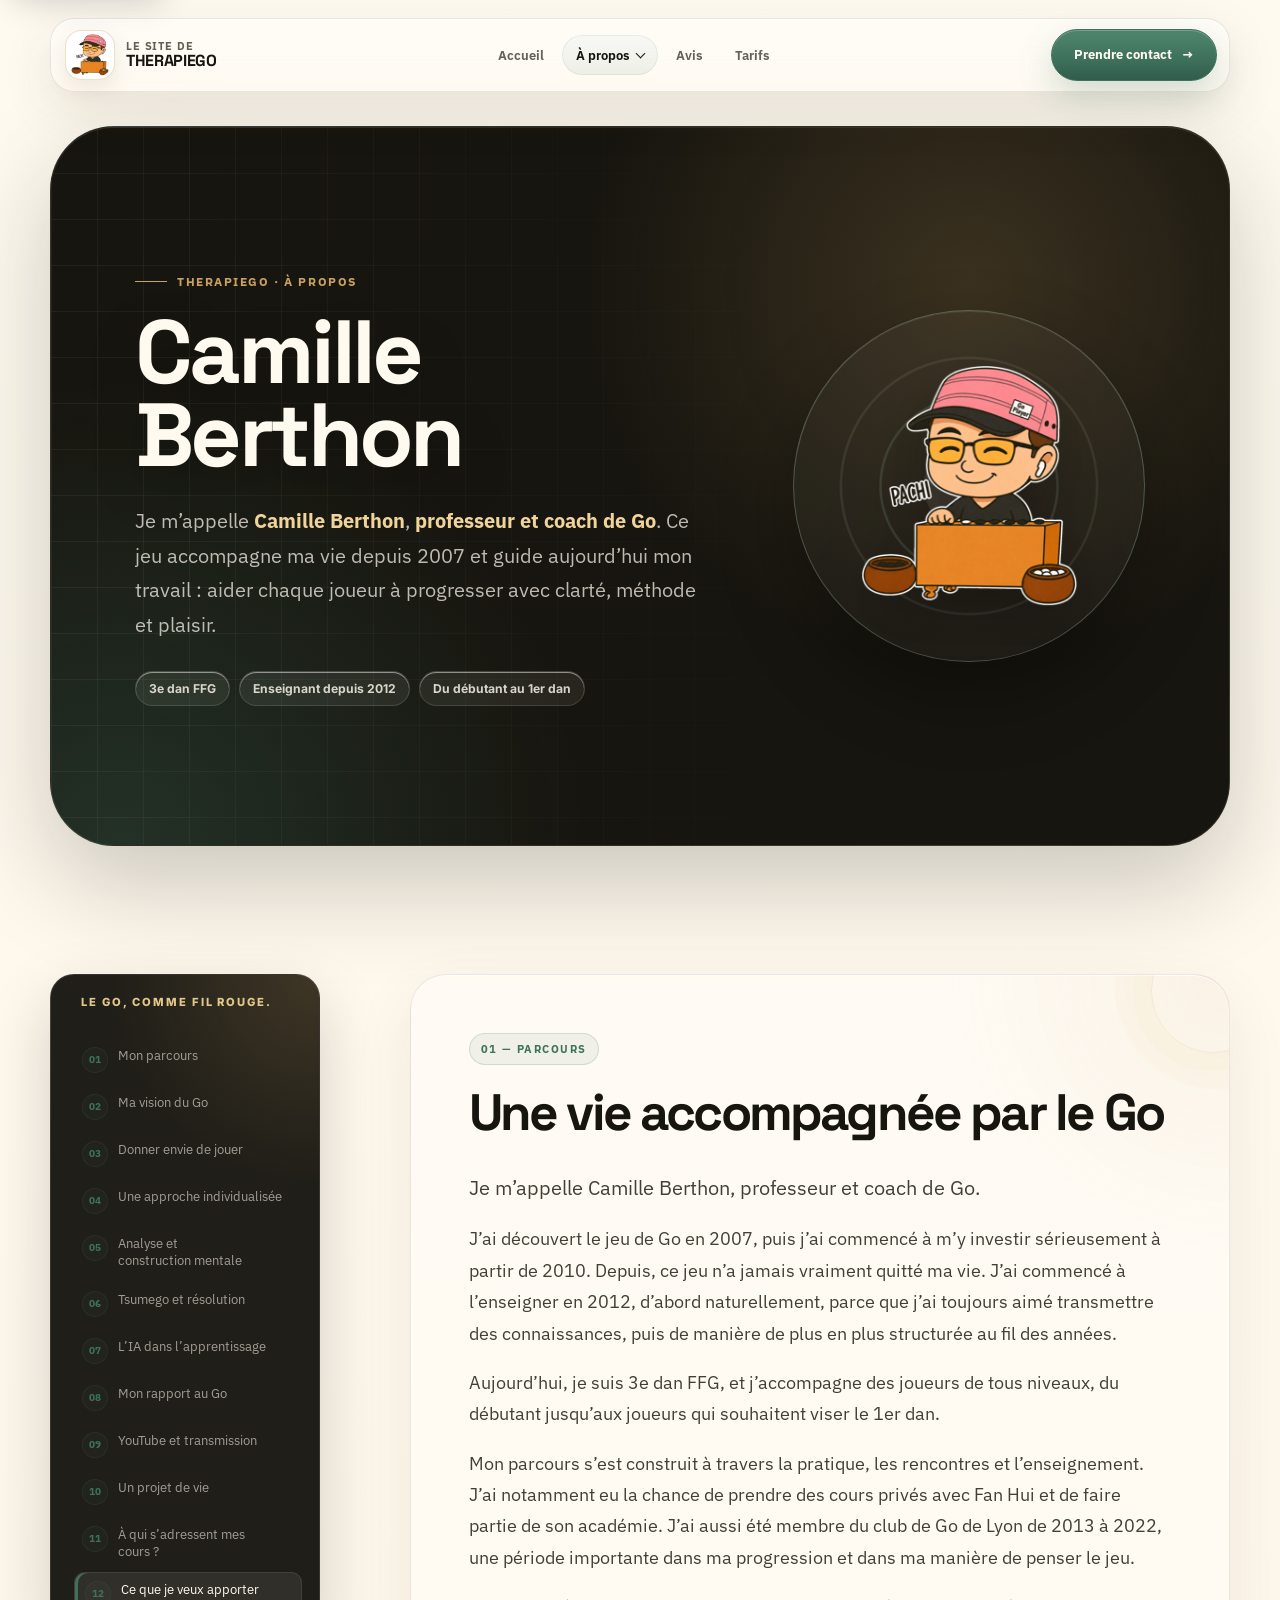
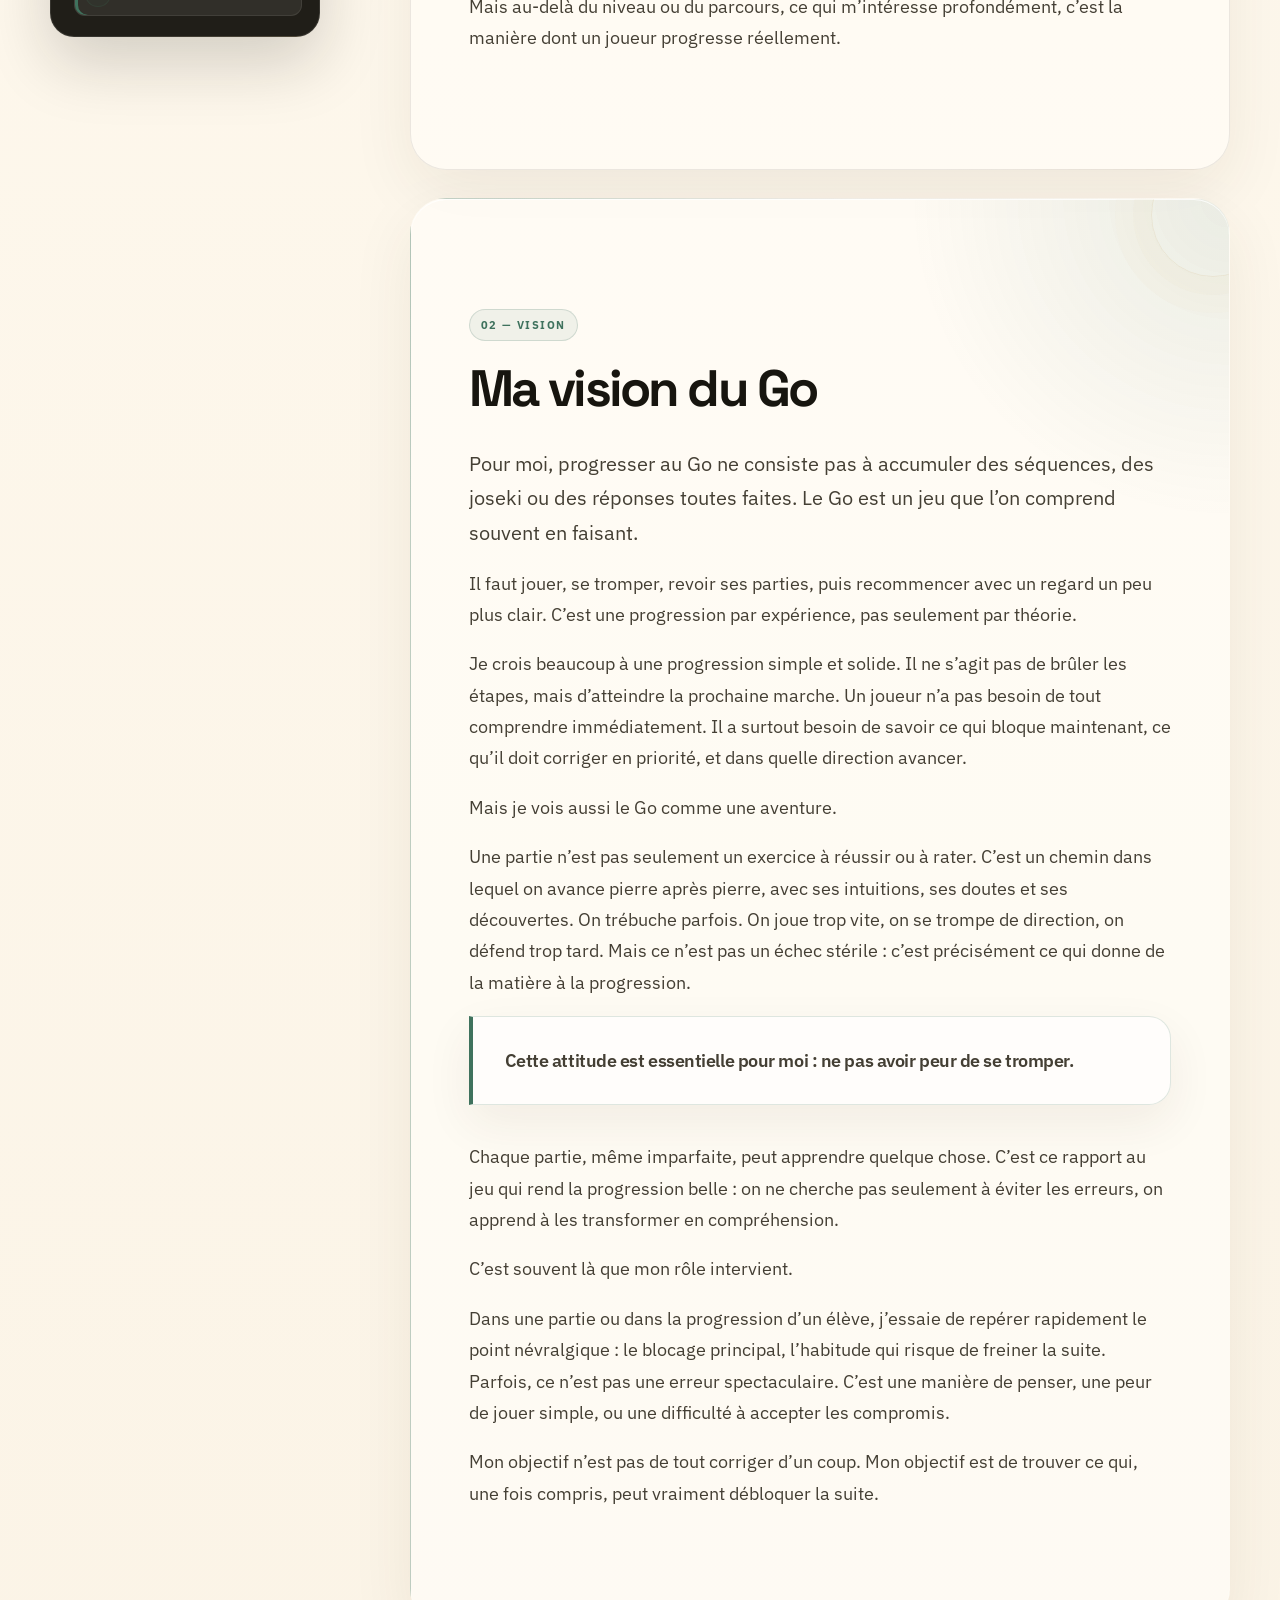
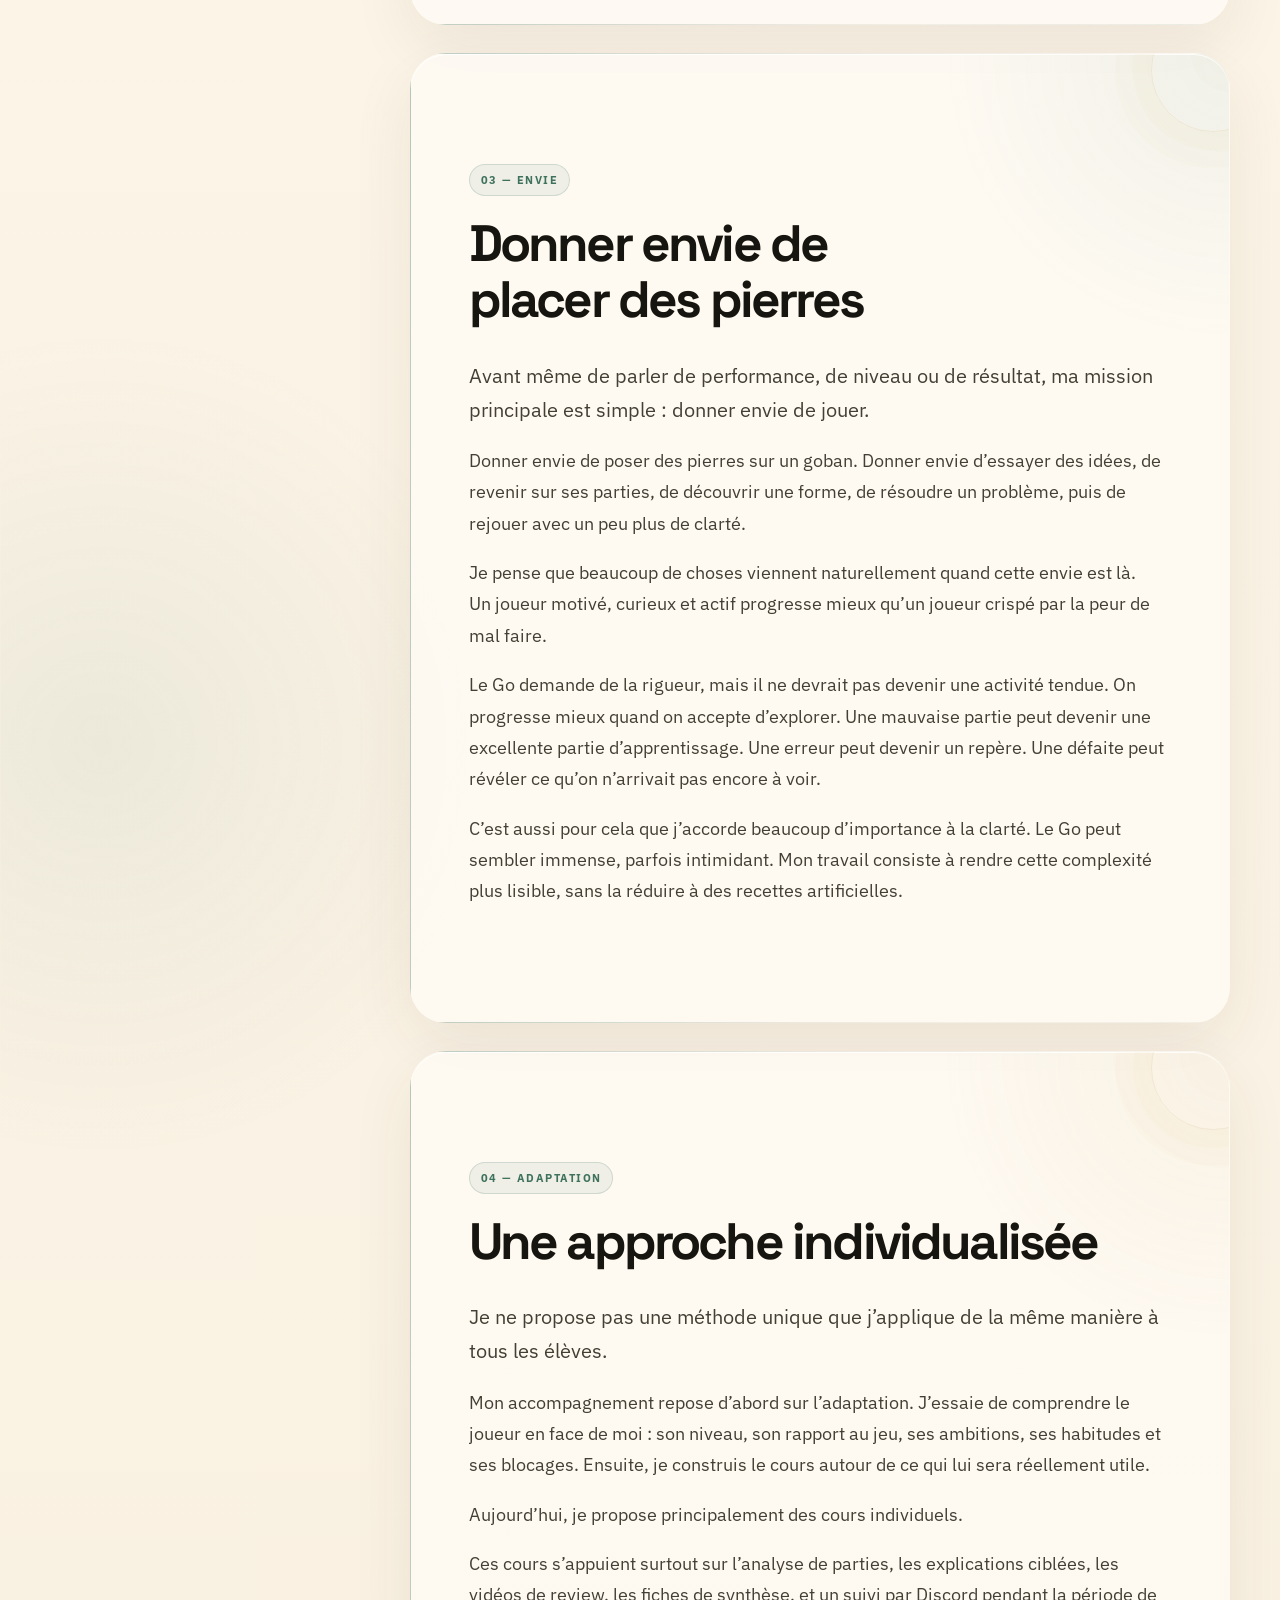
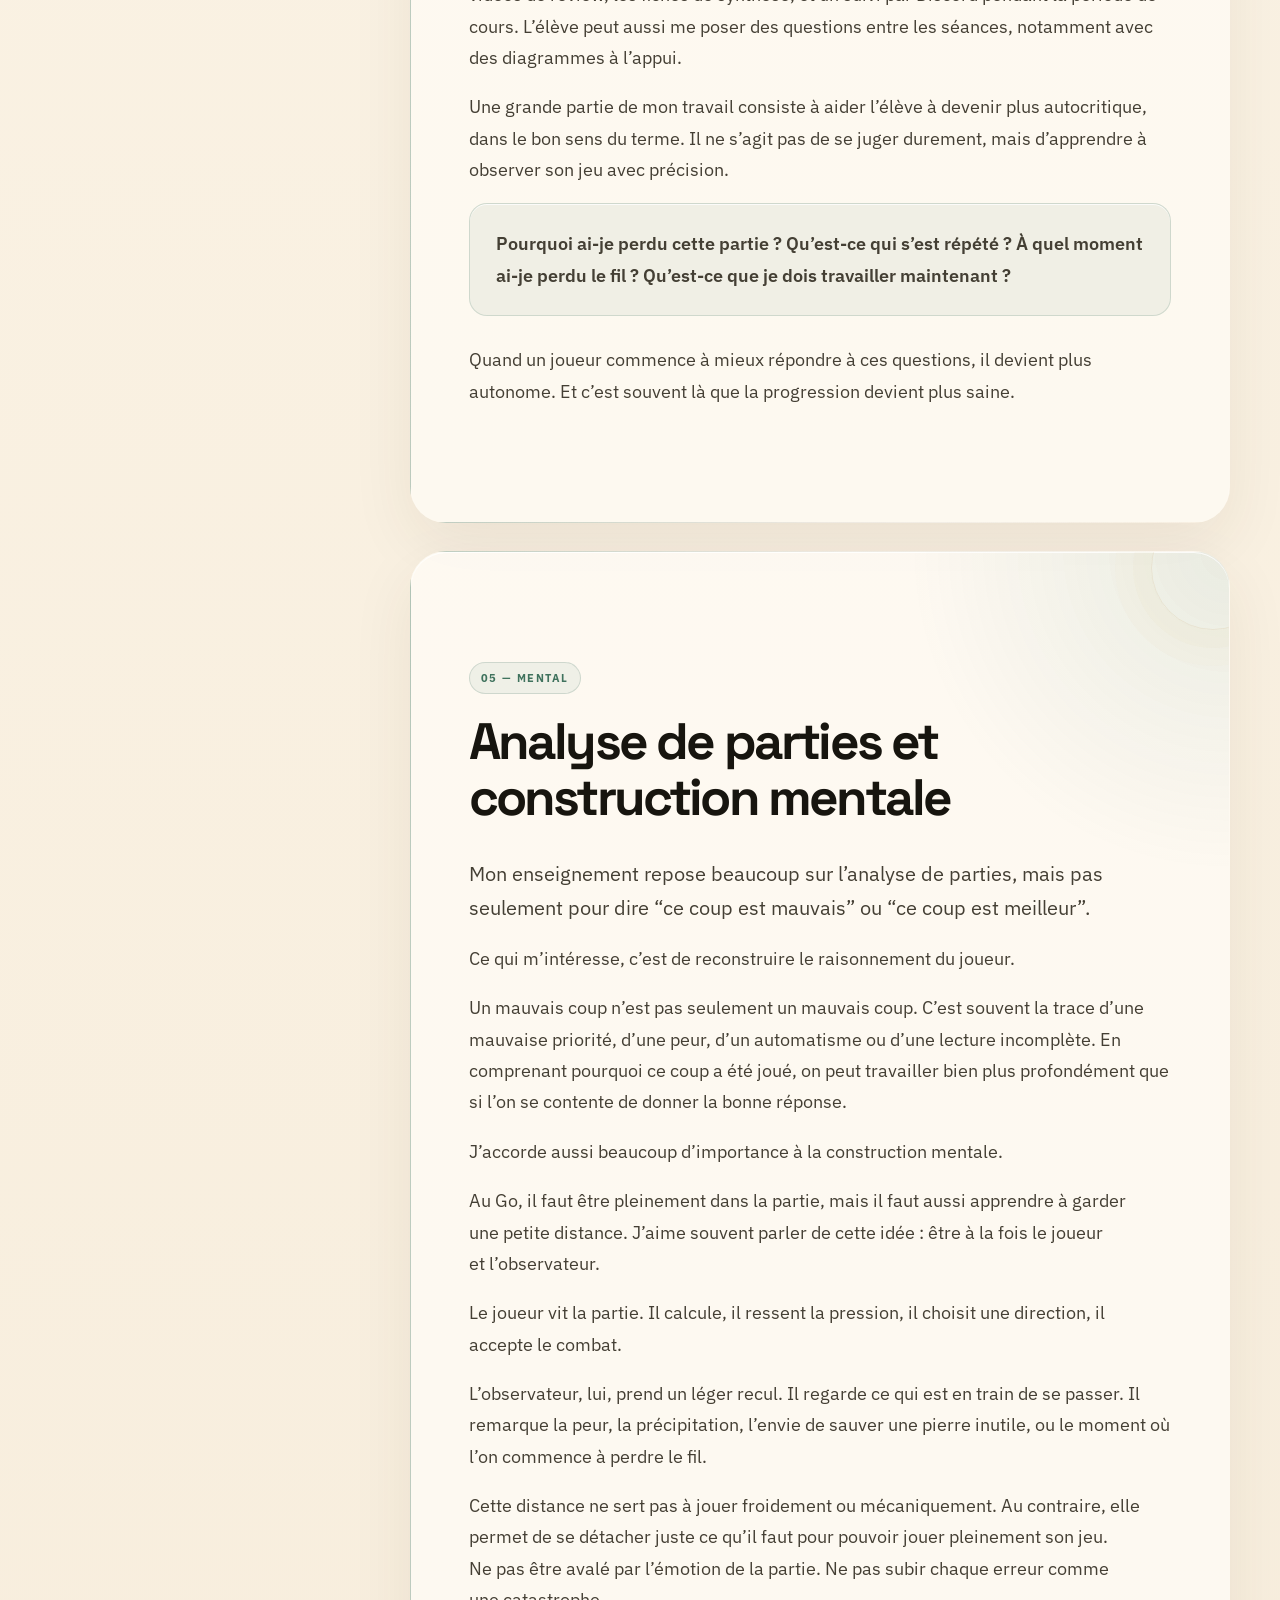
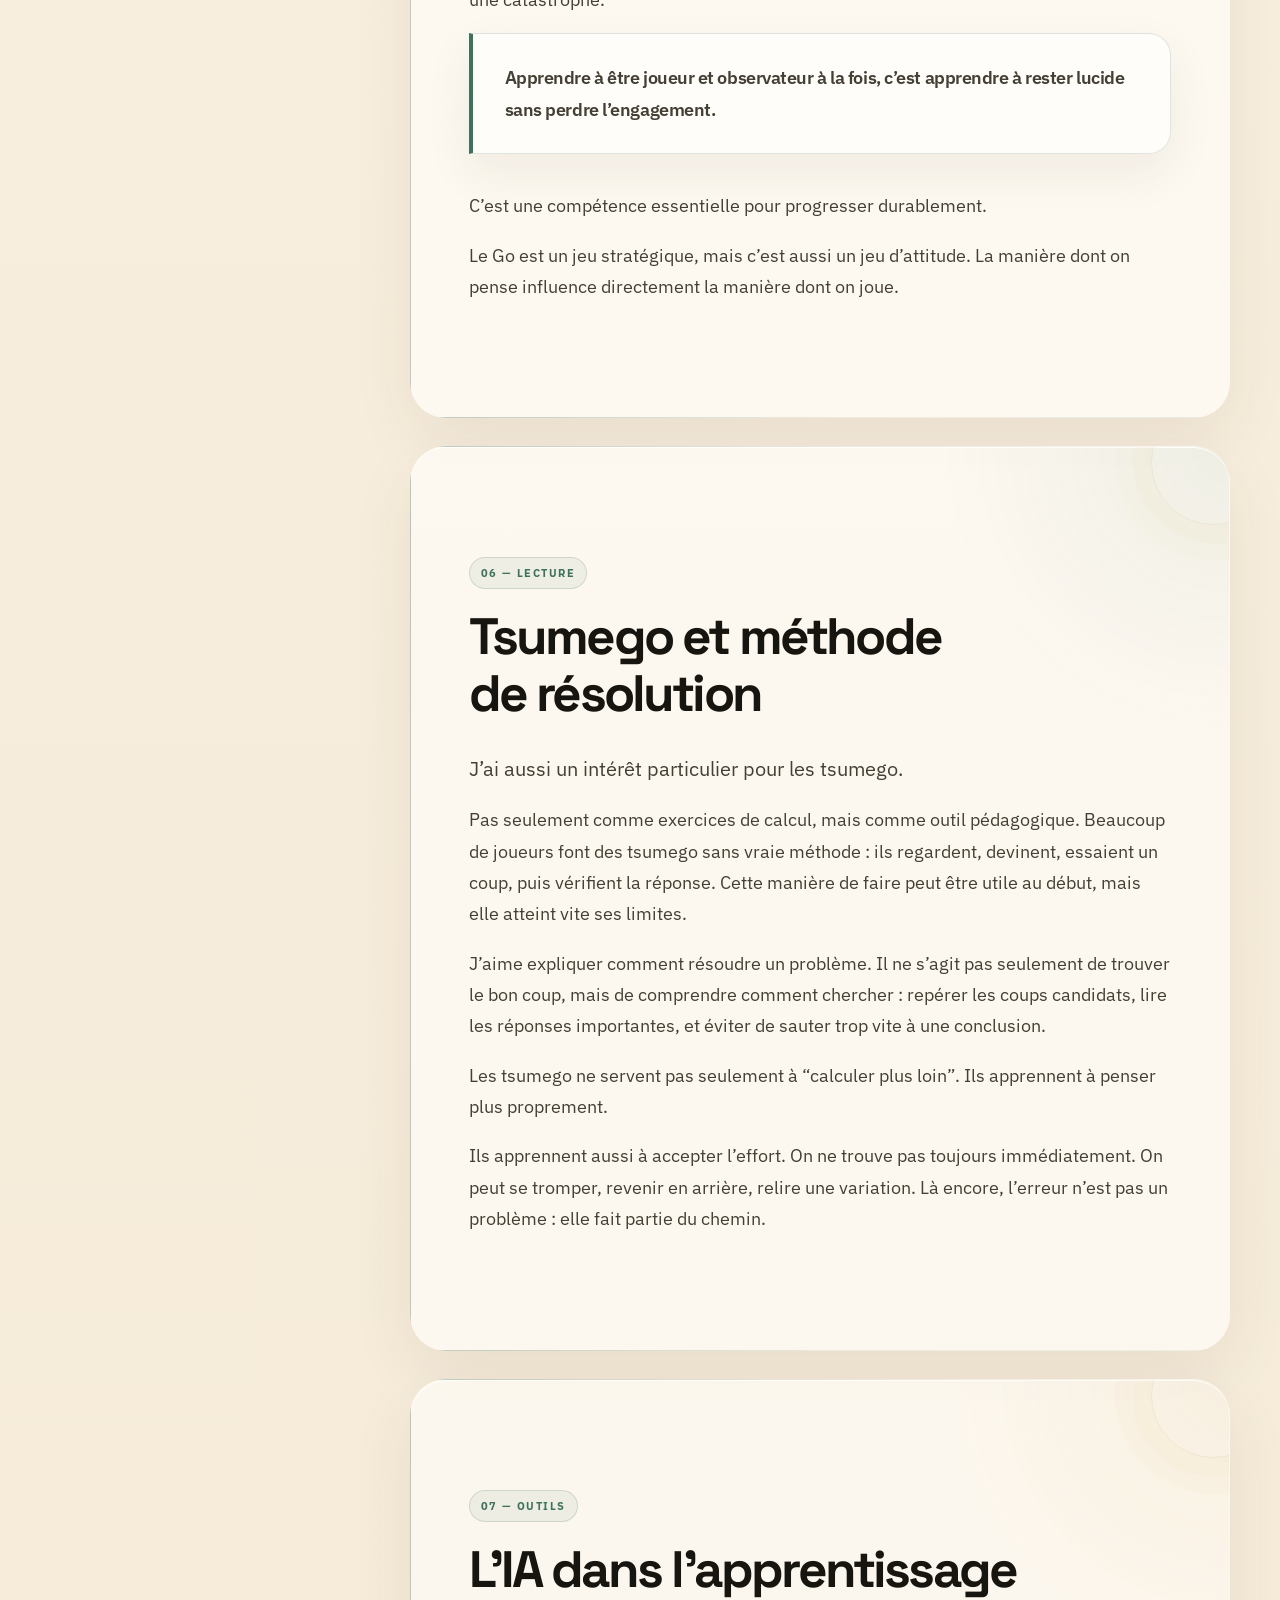
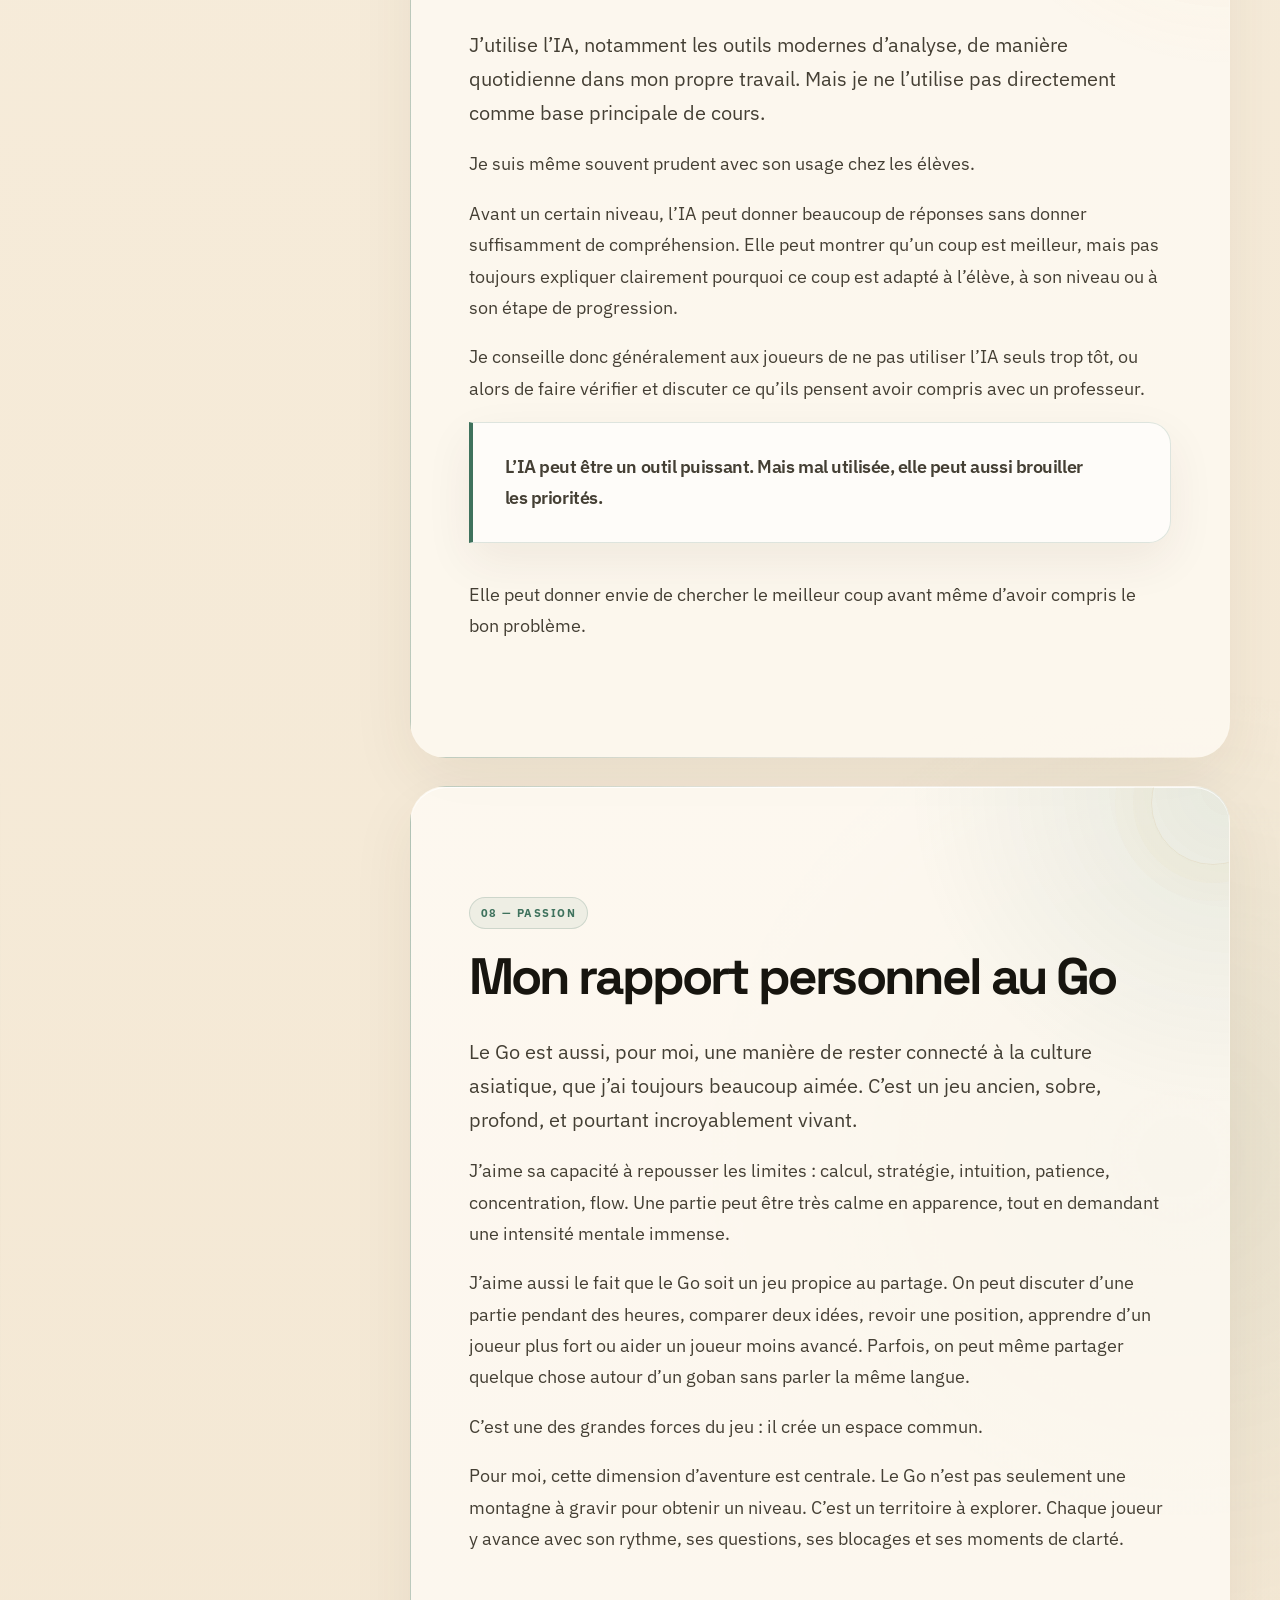
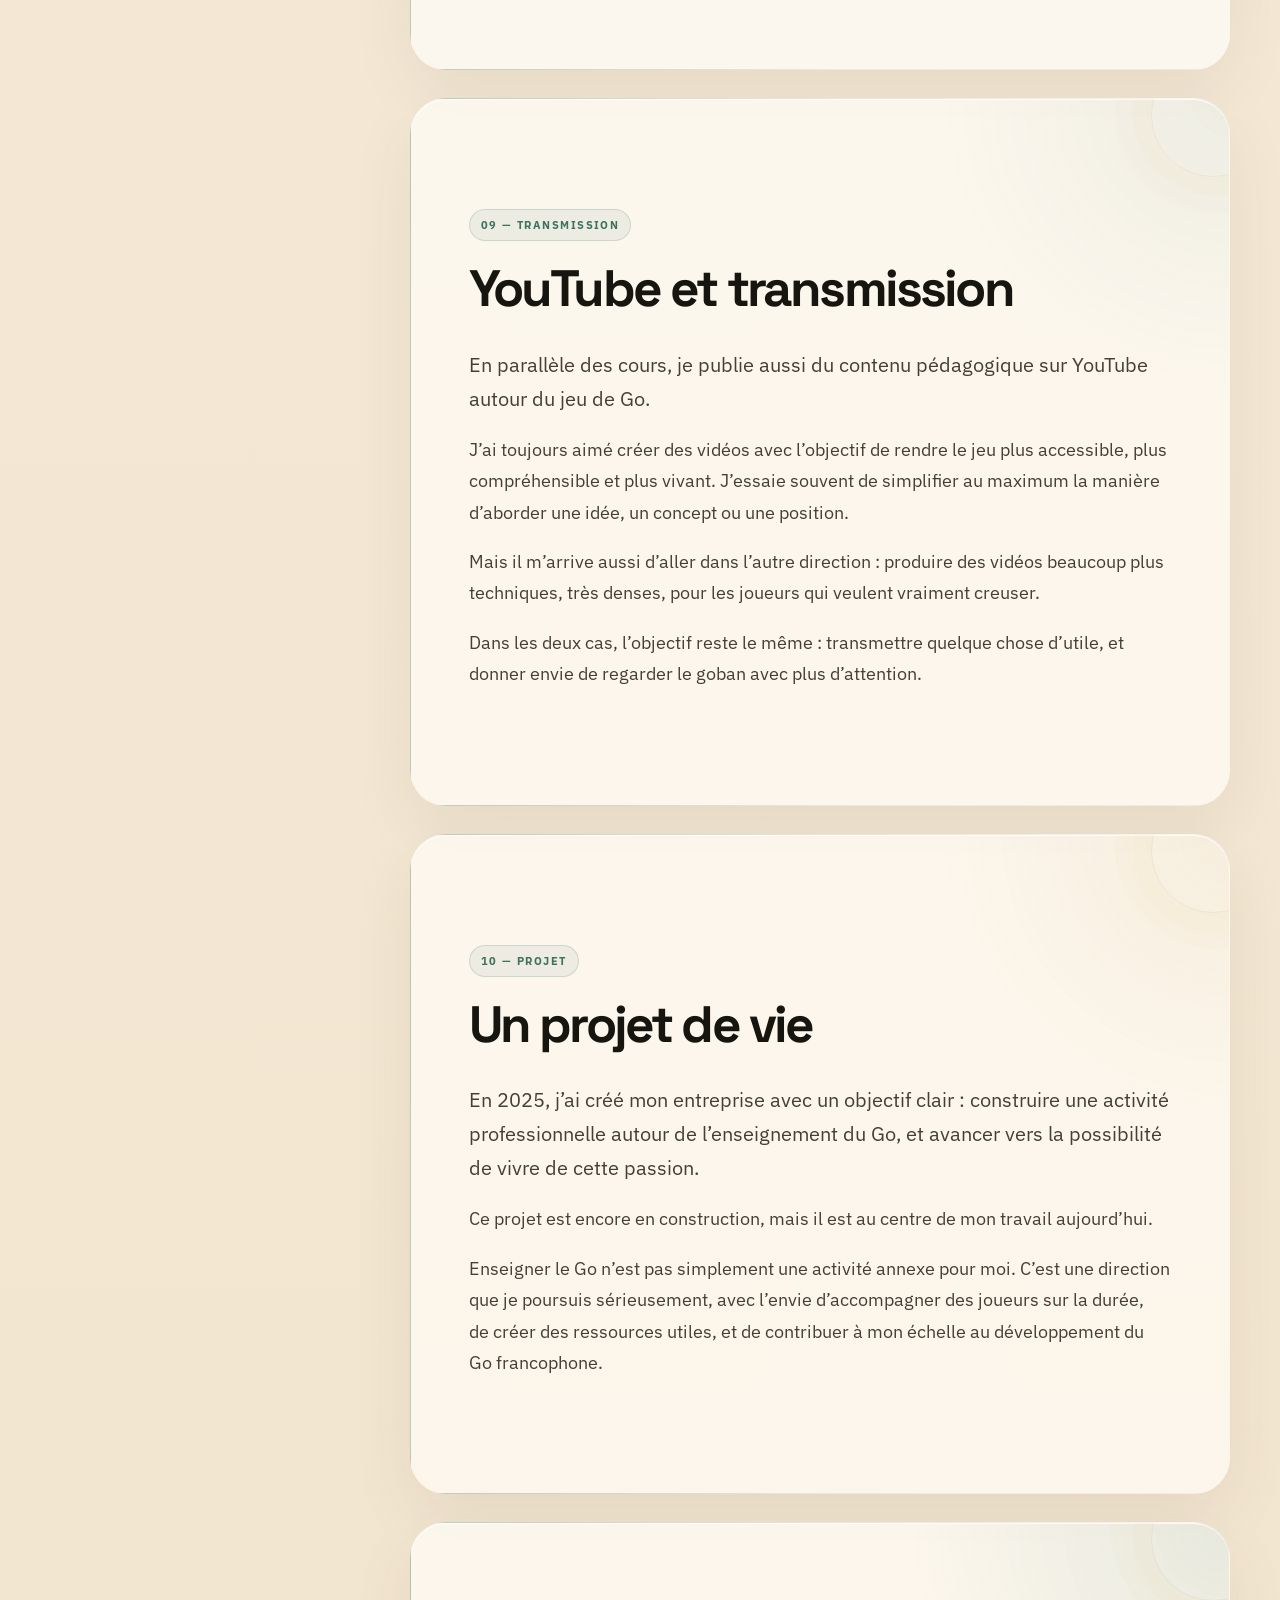
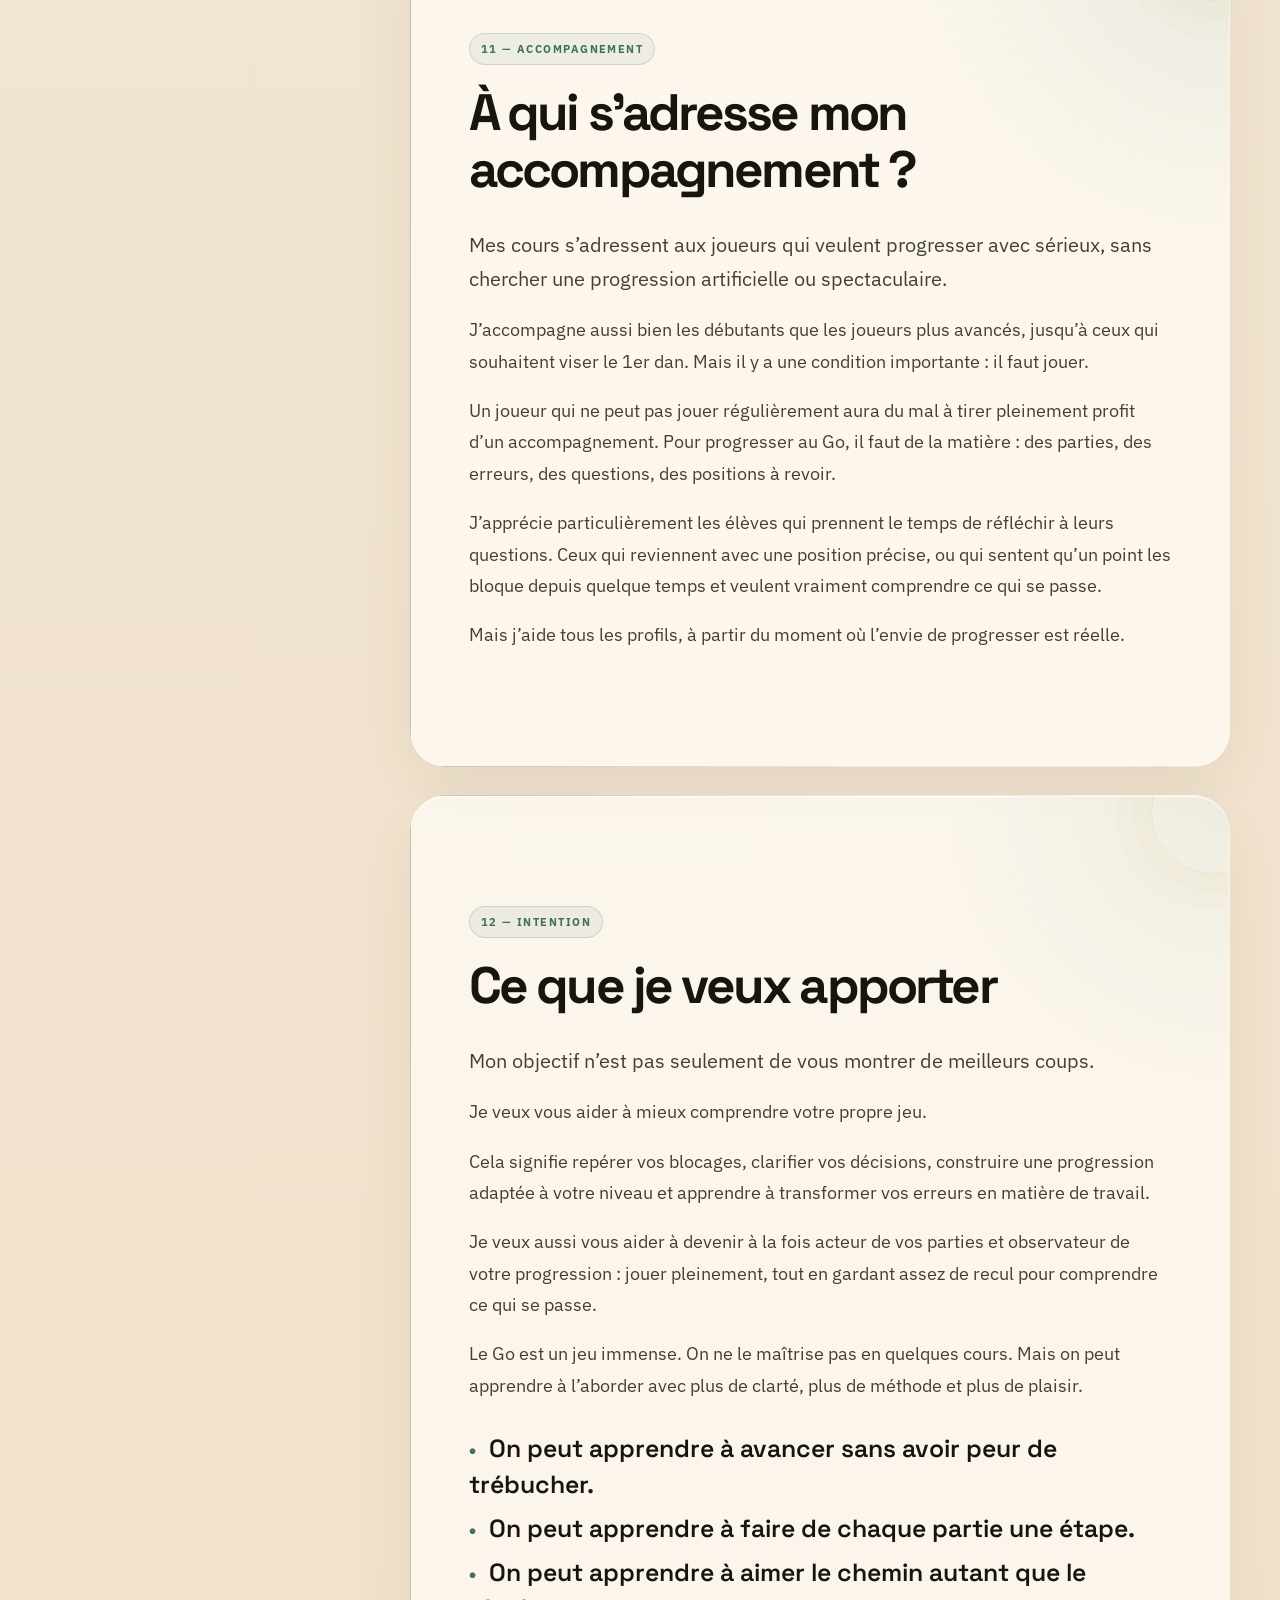
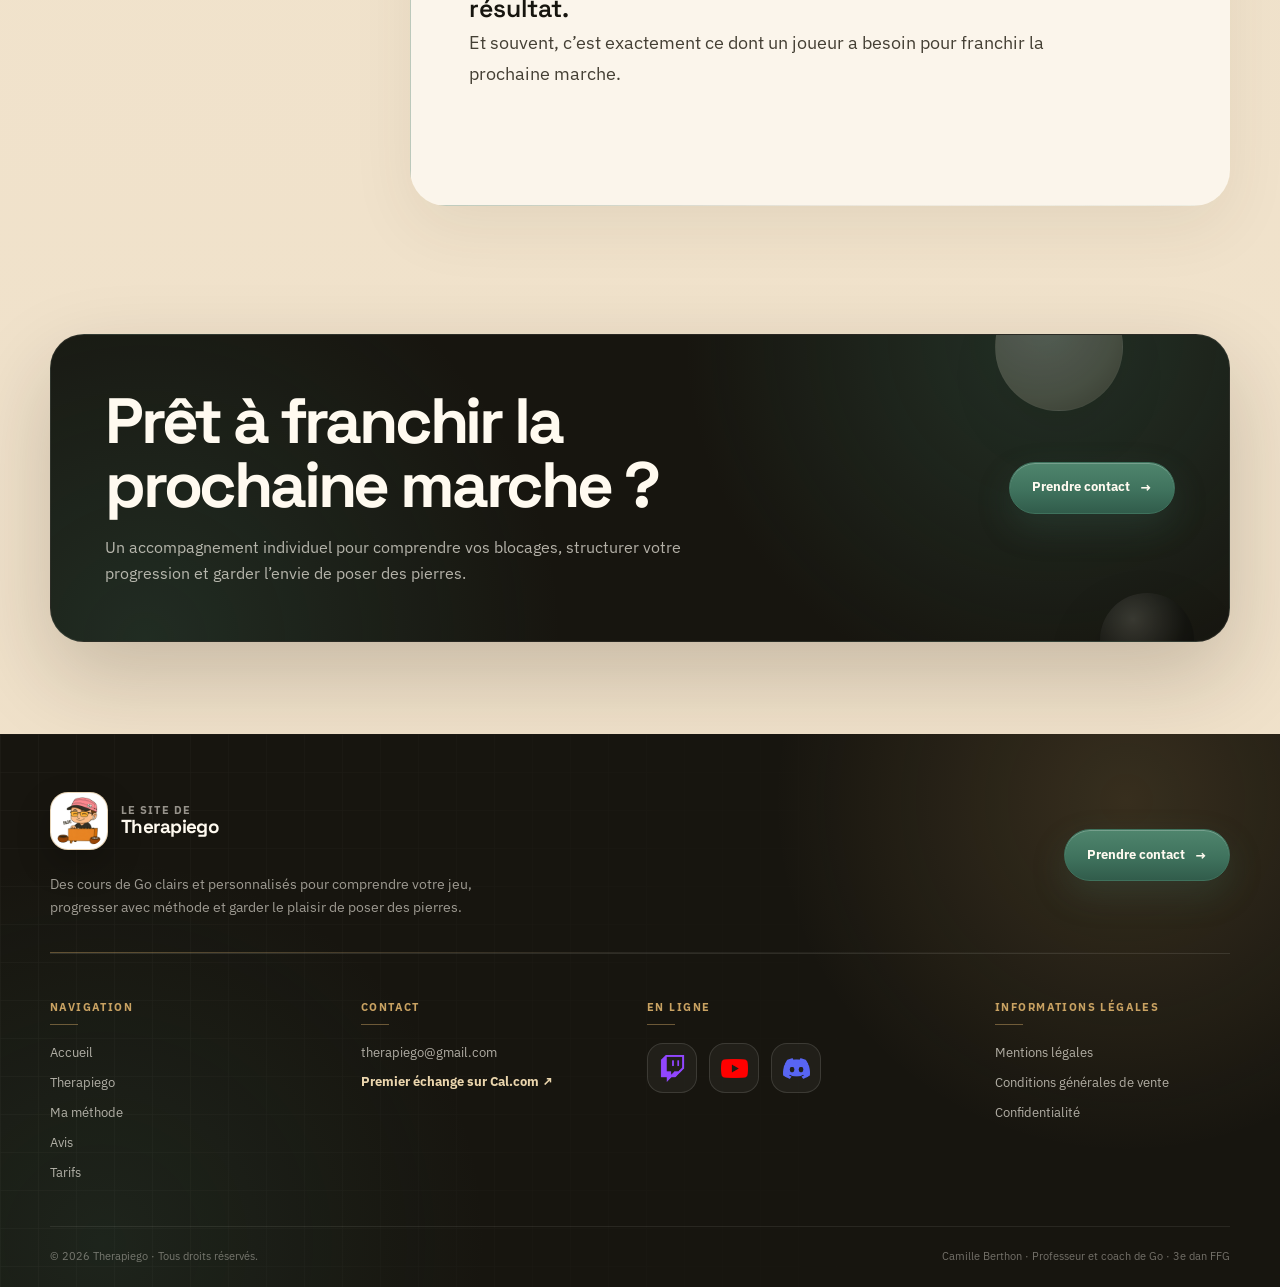
==== commit 9ca4c073: "Publish latest Therapiego updates" ====
--- a/a-propos.html
+++ b/a-propos.html
@@ -1253,10 +1253,10 @@
           </div>
         </div>
         <a href="index.html#temoignages">Avis</a>
-        <a href="contact.html">Contact</a>
+        <a href="index.html#tarifs">Tarifs</a>
       </div>
 
-      <a class="nav-cta" href="https://cal.com/therapiego/1er-echange" target="_blank" rel="noopener noreferrer">Prendre contact <span class="button-arrow" aria-hidden="true">→</span></a>
+      <a class="nav-cta" href="contact.html">Prendre contact <span class="button-arrow" aria-hidden="true">→</span></a>
     </nav>
   </header>
 
@@ -1264,7 +1264,7 @@
     <section class="hero" aria-labelledby="page-title">
       <div>
         <p class="eyebrow">Therapiego · À propos</p>
-        <h1 id="page-title">Camille<br>Berthon.</h1>
+        <h1 id="page-title">Camille<br>Berthon</h1>
         <p class="hero-lead">Je m’appelle <strong>Camille Berthon</strong>, <strong>professeur et coach de Go</strong>. Ce jeu accompagne ma vie depuis 2007 et guide aujourd’hui mon travail : aider chaque joueur à progresser avec clarté, méthode et plaisir.</p>
         <div class="hero-meta" aria-label="Repères du parcours">
           <span>3e dan FFG</span>
@@ -1451,7 +1451,7 @@
         <h2 id="cta-title">Prêt à franchir la prochaine marche ?</h2>
         <p>Un accompagnement individuel pour comprendre vos blocages, structurer votre progression et garder l’envie de poser des pierres.</p>
       </div>
-      <a class="button" href="https://cal.com/therapiego/1er-echange" target="_blank" rel="noopener noreferrer">Prendre contact <span class="button-arrow" aria-hidden="true">→</span></a>
+      <a class="button" href="contact.html">Prendre contact <span class="button-arrow" aria-hidden="true">→</span></a>
     </section>
   </main>
 
@@ -1465,10 +1465,10 @@
           </a>
           <p class="site-footer-tagline">Des cours de Go clairs et personnalisés pour comprendre votre jeu, progresser avec méthode et garder le plaisir de poser des pierres.</p>
         </div>
-        <a class="site-footer-cta" href="https://cal.com/therapiego/1er-echange" target="_blank" rel="noopener noreferrer">Prendre contact <span class="button-arrow" aria-hidden="true">→</span></a>
+        <a class="site-footer-cta" href="contact.html">Prendre contact <span class="button-arrow" aria-hidden="true">→</span></a>
       </div>
       <div class="site-footer-grid">
-        <nav class="site-footer-column" aria-label="Navigation du pied de page"><h2>Navigation</h2><div class="site-footer-links"><a href="index.html#accueil">Accueil</a><a href="a-propos.html">Therapiego</a><a href="ma-methode.html">Ma méthode</a><a href="index.html#temoignages">Avis</a><a href="contact.html">Contact</a></div></nav>
+        <nav class="site-footer-column" aria-label="Navigation du pied de page"><h2>Navigation</h2><div class="site-footer-links"><a href="index.html#accueil">Accueil</a><a href="a-propos.html">Therapiego</a><a href="ma-methode.html">Ma méthode</a><a href="index.html#temoignages">Avis</a><a href="index.html#tarifs">Tarifs</a></div></nav>
         <section class="site-footer-column"><h2>Contact</h2><a class="site-footer-email" href="mailto:therapiego@gmail.com">therapiego@gmail.com</a><a class="site-footer-booking" href="https://cal.com/therapiego/1er-echange" target="_blank" rel="noopener noreferrer">Premier échange sur Cal.com ↗</a></section>
         <section class="site-footer-column"><h2>En ligne</h2><div class="site-footer-socials"><a class="site-footer-social" href="https://www.twitch.tv/therapiego" target="_blank" rel="noopener noreferrer" aria-label="Twitch"><img class="site-footer-social-logo" src="assets/social-twitch.webp" width="96" height="96" alt="" loading="lazy" decoding="async"></a><a class="site-footer-social" href="https://www.youtube.com/@TherapieGo" target="_blank" rel="noopener noreferrer" aria-label="YouTube"><img class="site-footer-social-logo" src="assets/social-youtube.webp" width="96" height="96" alt="" loading="lazy" decoding="async"></a><a class="site-footer-social" href="https://discord.com/invite/KNVcF8d" target="_blank" rel="noopener noreferrer" aria-label="Discord"><img class="site-footer-social-logo" src="assets/social-discord.webp" width="96" height="96" alt="" loading="lazy" decoding="async"></a></div></section>
         <nav class="site-footer-column" aria-label="Informations légales"><h2>Informations légales</h2><div class="site-footer-links"><a href="mentions-legales.html">Mentions légales</a><a href="cgv.html">Conditions générales de vente</a><a href="confidentialite.html">Confidentialité</a></div></nav>
--- a/assets/site-system.css
+++ b/assets/site-system.css
@@ -480,7 +480,20 @@
 }
 
 .site-page-home .hero {
-  padding-top: clamp(64px, 7vw, 92px);
+  padding-top: clamp(96px, 8vw, 116px);
+}
+
+.site-page-home .hero-inner {
+  align-items: start;
+}
+
+.site-page-home .hero-content {
+  display: grid;
+  justify-items: start;
+}
+
+.site-page-home .hero-visual {
+  align-self: center;
 }
 
 /* Appels à l’action de fin de page */
@@ -1103,12 +1116,52 @@
   border-radius: 34px !important;
 }
 
+.site-page-home .pricing-grid-final {
+  grid-template-columns: minmax(0, .82fr) minmax(0, 1.12fr);
+  align-items: center;
+  gap: clamp(22px, 3vw, 34px);
+  max-width: 1040px;
+}
+
+.site-page-home .formation-card--simple {
+  min-height: 520px;
+  padding: 28px;
+}
+
+.site-page-home .formation-card--simple h3 {
+  margin-top: 4px;
+}
+
 .site-page-home .formation-card.featured {
+  min-height: 620px;
+  padding: clamp(34px, 4vw, 44px);
   border-color: rgba(63, 114, 93, .28) !important;
   background:
     radial-gradient(circle at 90% 6%, rgba(63, 114, 93, .13), transparent 18rem),
     linear-gradient(180deg, rgba(255, 255, 255, .52), rgba(255, 255, 255, .08)),
     rgba(255, 252, 245, .78) !important;
+  box-shadow:
+    0 38px 96px rgba(42, 72, 57, .17),
+    0 0 0 1px rgba(63, 114, 93, .12),
+    inset 0 1px 0 rgba(255, 255, 255, .92) !important;
+}
+
+.site-page-home .formation-card.featured .formation-label {
+  gap: 7px;
+  min-height: 34px;
+  padding-inline: 14px;
+  color: #fffaf0 !important;
+  border-color: #3f725d !important;
+  background: #3f725d !important;
+  box-shadow:
+    0 10px 24px rgba(63, 114, 93, .2),
+    inset 0 1px 0 rgba(255, 255, 255, .18);
+}
+
+.site-page-home .features li.feature-included {
+  color: #244b3a;
+  border-bottom-color: rgba(63, 114, 93, .16);
+  font-weight: 750;
 }
 
 .site-page-home .price {
@@ -1134,6 +1187,19 @@
 .site-page-home .features li.feature-dojo > span {
   min-width: 0;
   white-space: nowrap !important;
+}
+
+@media (max-width: 760px) {
+  .site-page-home .pricing-grid-final {
+    grid-template-columns: minmax(0, 1fr);
+    max-width: 620px;
+  }
+
+  .site-page-home .formation-card--simple,
+  .site-page-home .formation-card.featured {
+    min-height: 0;
+    padding: 24px;
+  }
 }
 
 .site-page-home .price-options .price-row.has-saving {
@@ -1973,6 +2039,127 @@
 .site-page-home .hero-contact-cta:hover .cta-arrow {
   background: rgba(255, 250, 240, .25);
   transform: translateX(4px);
+}
+
+/* Accueil — sceau Igo et réseaux sociaux */
+.site-page-home .vertical-seal {
+  width: fit-content;
+  min-height: 0;
+  display: inline-flex;
+  flex-direction: row;
+  align-items: center;
+  gap: 13px;
+  margin: 0 0 26px;
+  padding: 14px 13px 14px 16px;
+  color: #d95048 !important;
+  border: 1px solid rgba(217, 80, 72, .42) !important;
+  border-radius: 20px;
+  background: #090a09 !important;
+  box-shadow:
+    0 20px 42px rgba(23, 21, 15, .2),
+    inset 0 1px 0 rgba(255, 255, 255, .08) !important;
+  writing-mode: horizontal-tb;
+  text-orientation: mixed;
+  transform: none;
+}
+
+.site-page-home .vertical-seal-kanji {
+  display: block;
+  color: #e0554d;
+  font-family: "Hiragino Mincho ProN", "Yu Mincho", "Noto Serif CJK JP", serif;
+  font-size: clamp(2.45rem, 3.5vw, 3.15rem);
+  font-weight: 800;
+  line-height: 1;
+  letter-spacing: .04em;
+  writing-mode: vertical-rl;
+  text-orientation: upright;
+  transform: translateY(-4px);
+}
+
+.site-page-home .vertical-seal-divider {
+  width: 1px;
+  height: 128px;
+  flex: 0 0 1px;
+  background: linear-gradient(180deg, transparent, rgba(224, 85, 77, .5), transparent);
+}
+
+.site-page-home .hero-socials {
+  display: flex;
+  flex-direction: column;
+  align-items: center;
+  gap: 8px;
+}
+
+.site-page-home .hero-social-link {
+  width: 38px;
+  height: 38px;
+  display: grid;
+  place-items: center;
+  border: 1px solid rgba(255, 250, 240, .13);
+  border-radius: 12px;
+  background: rgba(255, 255, 255, .06);
+  box-shadow: inset 0 1px 0 rgba(255, 255, 255, .06);
+  transition:
+    transform 180ms var(--site-ease),
+    border-color 180ms ease,
+    background 180ms ease,
+    box-shadow 180ms ease;
+}
+
+.site-page-home .hero-social-link img {
+  width: 22px;
+  height: 22px;
+  display: block;
+  object-fit: contain;
+  transition: transform 180ms var(--site-ease);
+}
+
+.site-page-home .hero-social-link:hover {
+  border-color: rgba(224, 85, 77, .54);
+  background: rgba(224, 85, 77, .12);
+  box-shadow:
+    0 10px 22px rgba(0, 0, 0, .26),
+    inset 0 1px 0 rgba(255, 255, 255, .08);
+  transform: translateY(-3px);
+}
+
+.site-page-home .hero-social-link:hover img {
+  transform: scale(1.08);
+}
+
+.site-page-home .hero-social-link:focus-visible {
+  outline: 3px solid rgba(224, 85, 77, .36);
+  outline-offset: 3px;
+}
+
+@media (max-width: 760px) {
+  .site-page-home .vertical-seal {
+    gap: 11px;
+    margin-bottom: 22px;
+    padding: 12px 11px 12px 14px;
+    transform: none;
+  }
+
+  .site-page-home .vertical-seal-kanji {
+    font-size: 2.3rem;
+    transform: translateY(-3px);
+  }
+
+  .site-page-home .vertical-seal-divider {
+    width: 1px;
+    height: 119px;
+  }
+
+  .site-page-home .hero-social-link {
+    width: 35px;
+    height: 35px;
+    border-radius: 11px;
+  }
+
+  .site-page-home .hero-social-link img {
+    width: 20px;
+    height: 20px;
+  }
 }
 
 .site-page-home .about-sober-copy {
@@ -2482,7 +2669,10 @@
   width: fit-content;
   max-width: 100%;
   display: inline-flex;
+  justify-self: start;
   align-items: center;
+  margin-left: 0;
+  margin-right: 0;
   padding: 9px 14px;
   color: #244b3a !important;
   border: 1px solid rgba(63, 114, 93, .28);
@@ -2514,6 +2704,8 @@
 
 .site-page-home .about-principles-list {
   gap: 7px;
+  min-height: 450px;
+  align-content: start;
 }
 
 .site-page-home .about-principle-row {
@@ -2613,6 +2805,14 @@
   --testimonial-rgb: 91, 132, 166;
 }
 
+.site-page-home .testimonial-card--plum {
+  --testimonial-rgb: 142, 105, 153;
+}
+
+.site-page-home .testimonial-card--olive {
+  --testimonial-rgb: 123, 137, 78;
+}
+
 .site-page-home .testimonial-card::before {
   color: rgba(var(--testimonial-rgb), .25);
 }
@@ -2627,29 +2827,6 @@
     0 32px 82px rgba(65, 45, 17, .15),
     inset 0 4px 0 rgba(var(--testimonial-rgb), .76),
     inset 0 1px 0 rgba(255, 255, 255, .94) !important;
-}
-
-.site-page-home .testimonial-person > .testimonial-avatar {
-  width: 52px;
-  height: 52px;
-  flex: 0 0 52px;
-  display: block;
-  overflow: hidden;
-  padding: 0;
-  border: 2px solid rgba(var(--testimonial-rgb), .54);
-  border-radius: 50%;
-  background: rgba(var(--testimonial-rgb), .18);
-  box-shadow:
-    0 8px 22px rgba(65, 45, 17, .16),
-    0 0 0 4px rgba(var(--testimonial-rgb), .1);
-}
-
-.site-page-home .testimonial-avatar img {
-  width: 100%;
-  height: 100%;
-  display: block;
-  object-fit: cover;
-  object-position: center;
 }
 
 /* Page Therapiego — hero aligné sur la direction de « Ma méthode » */
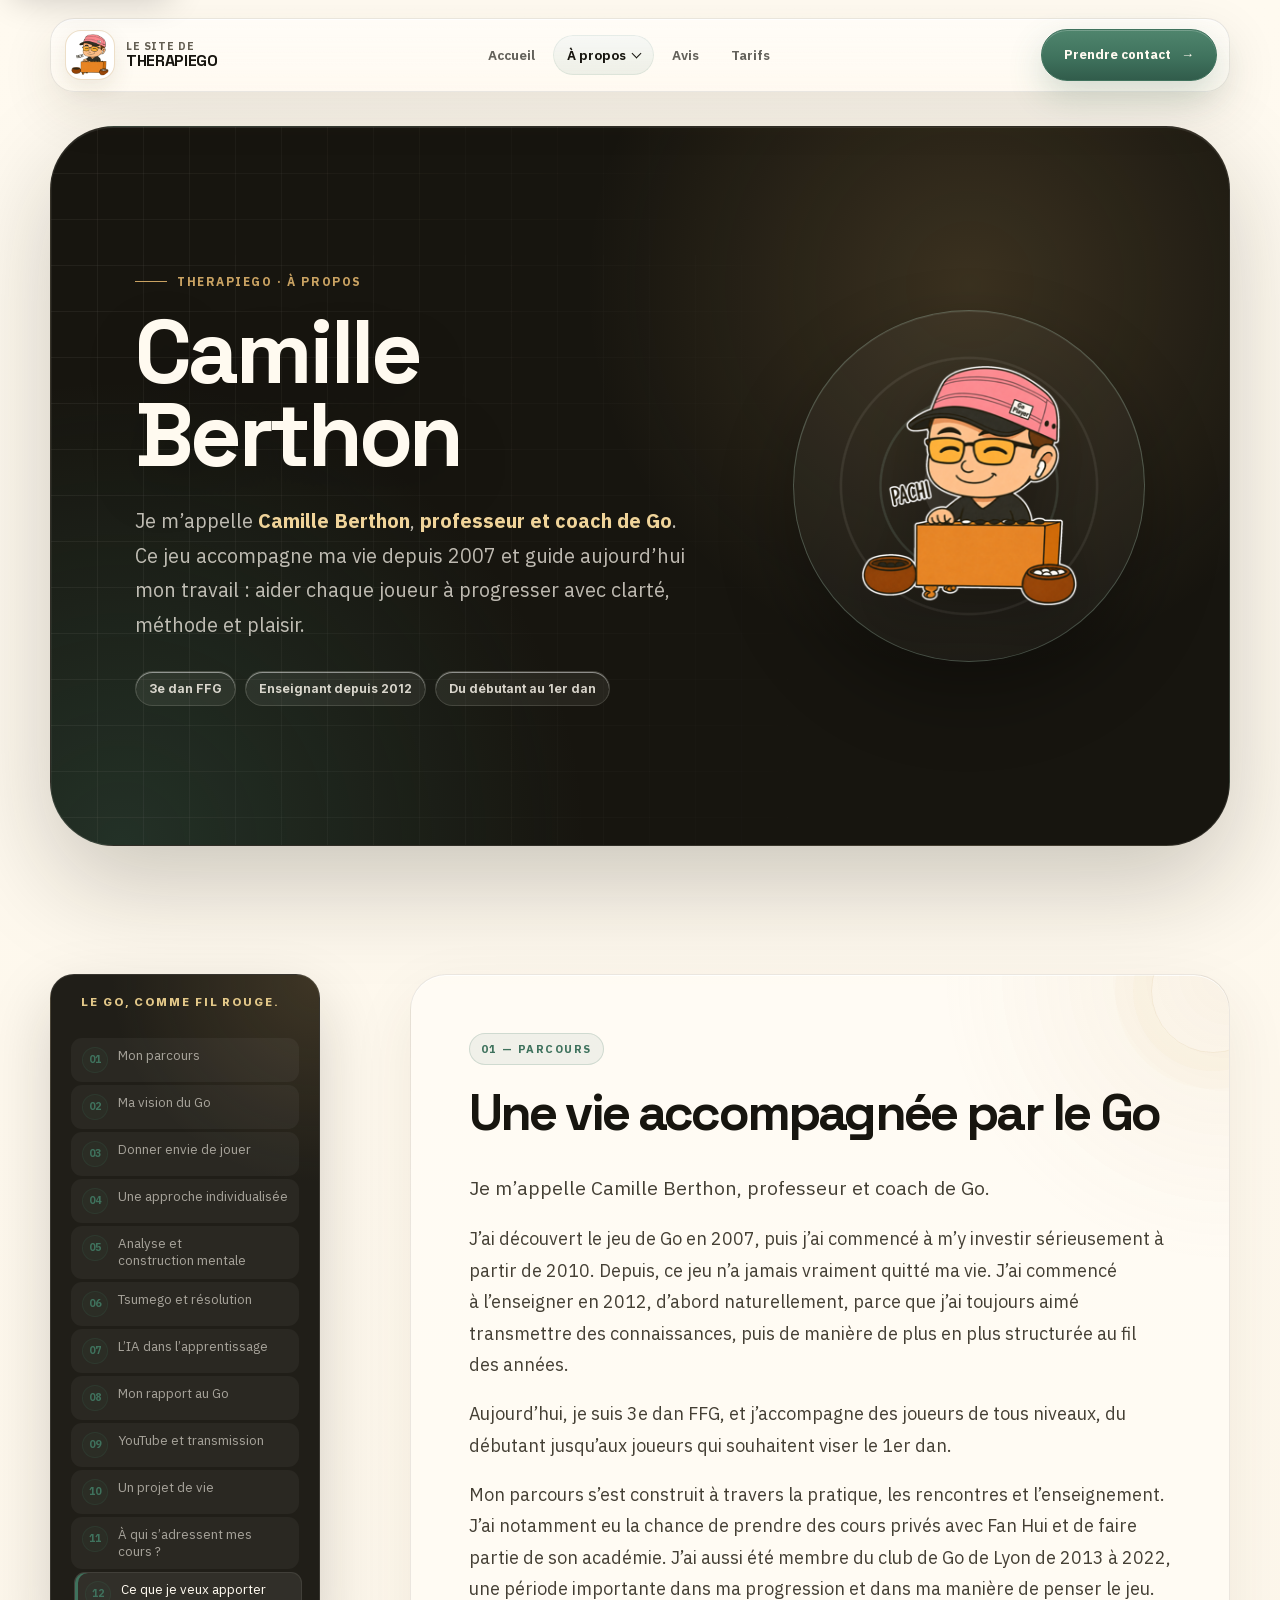
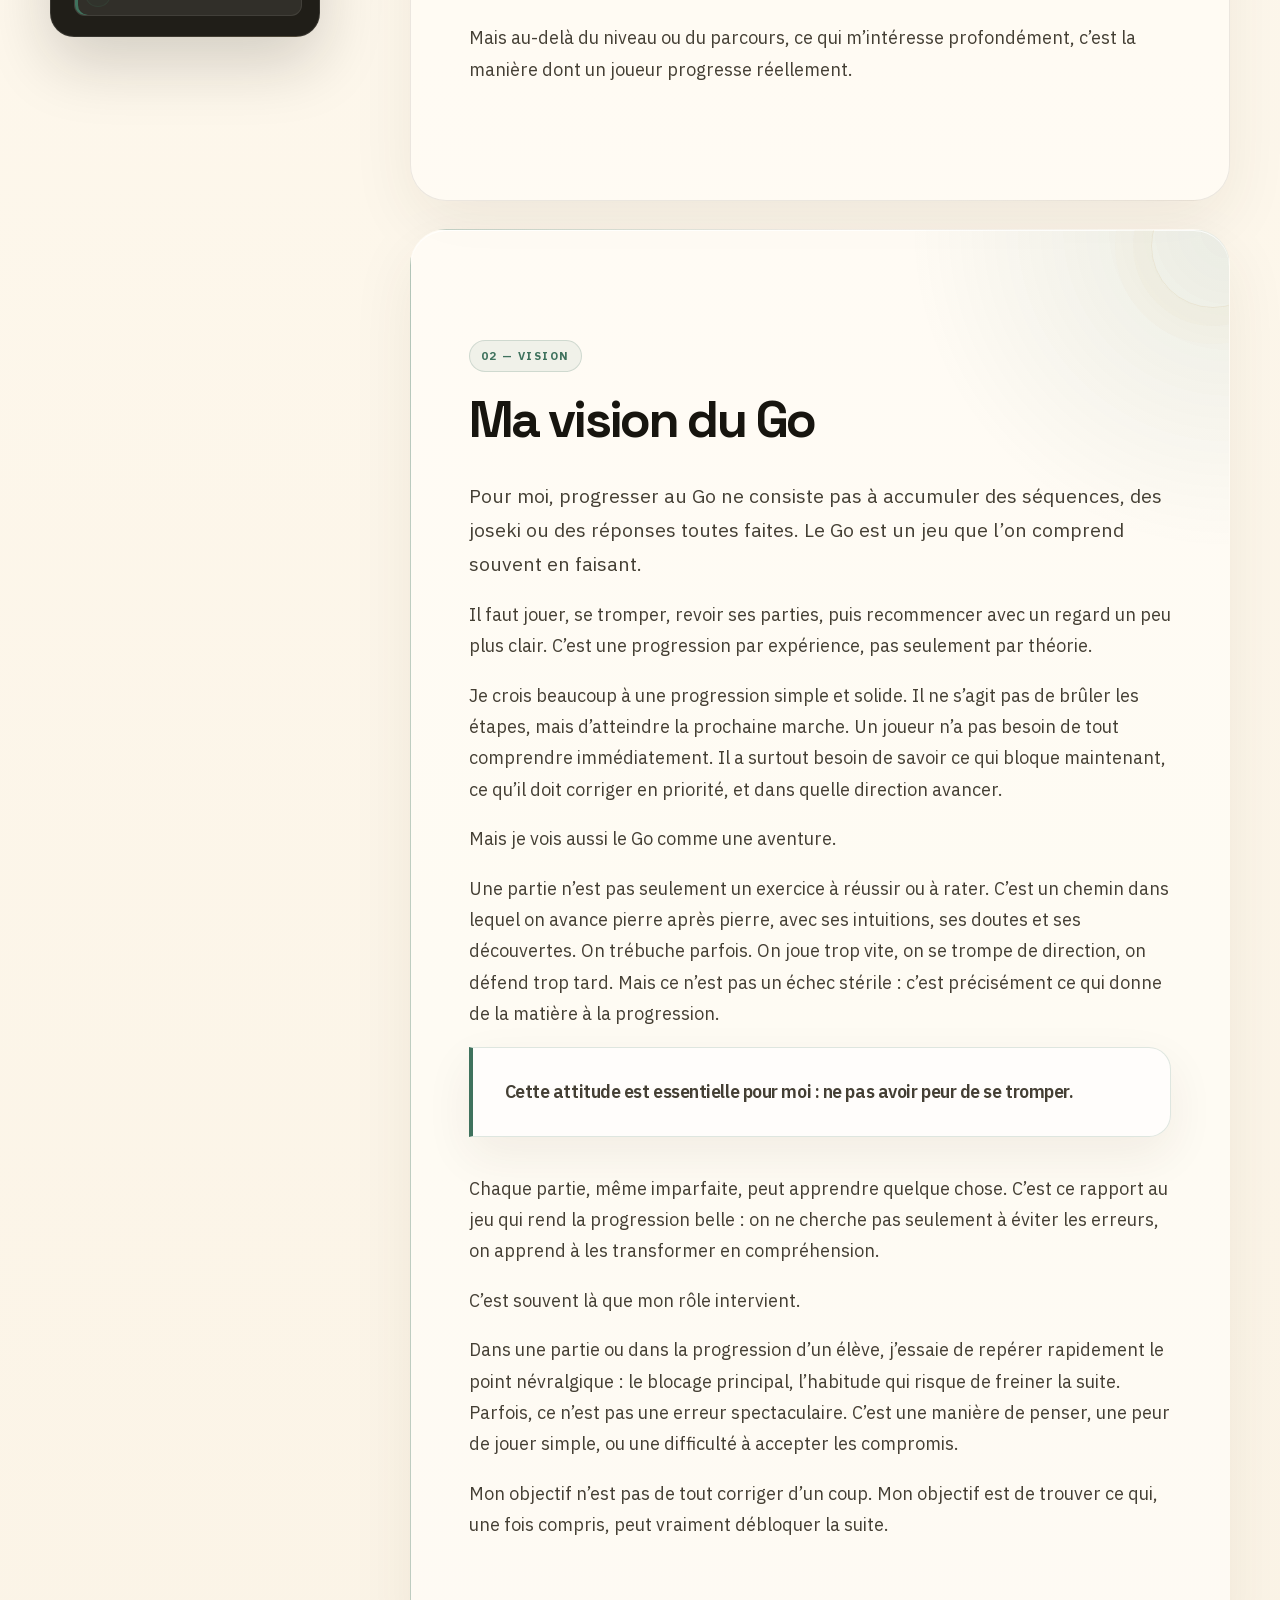
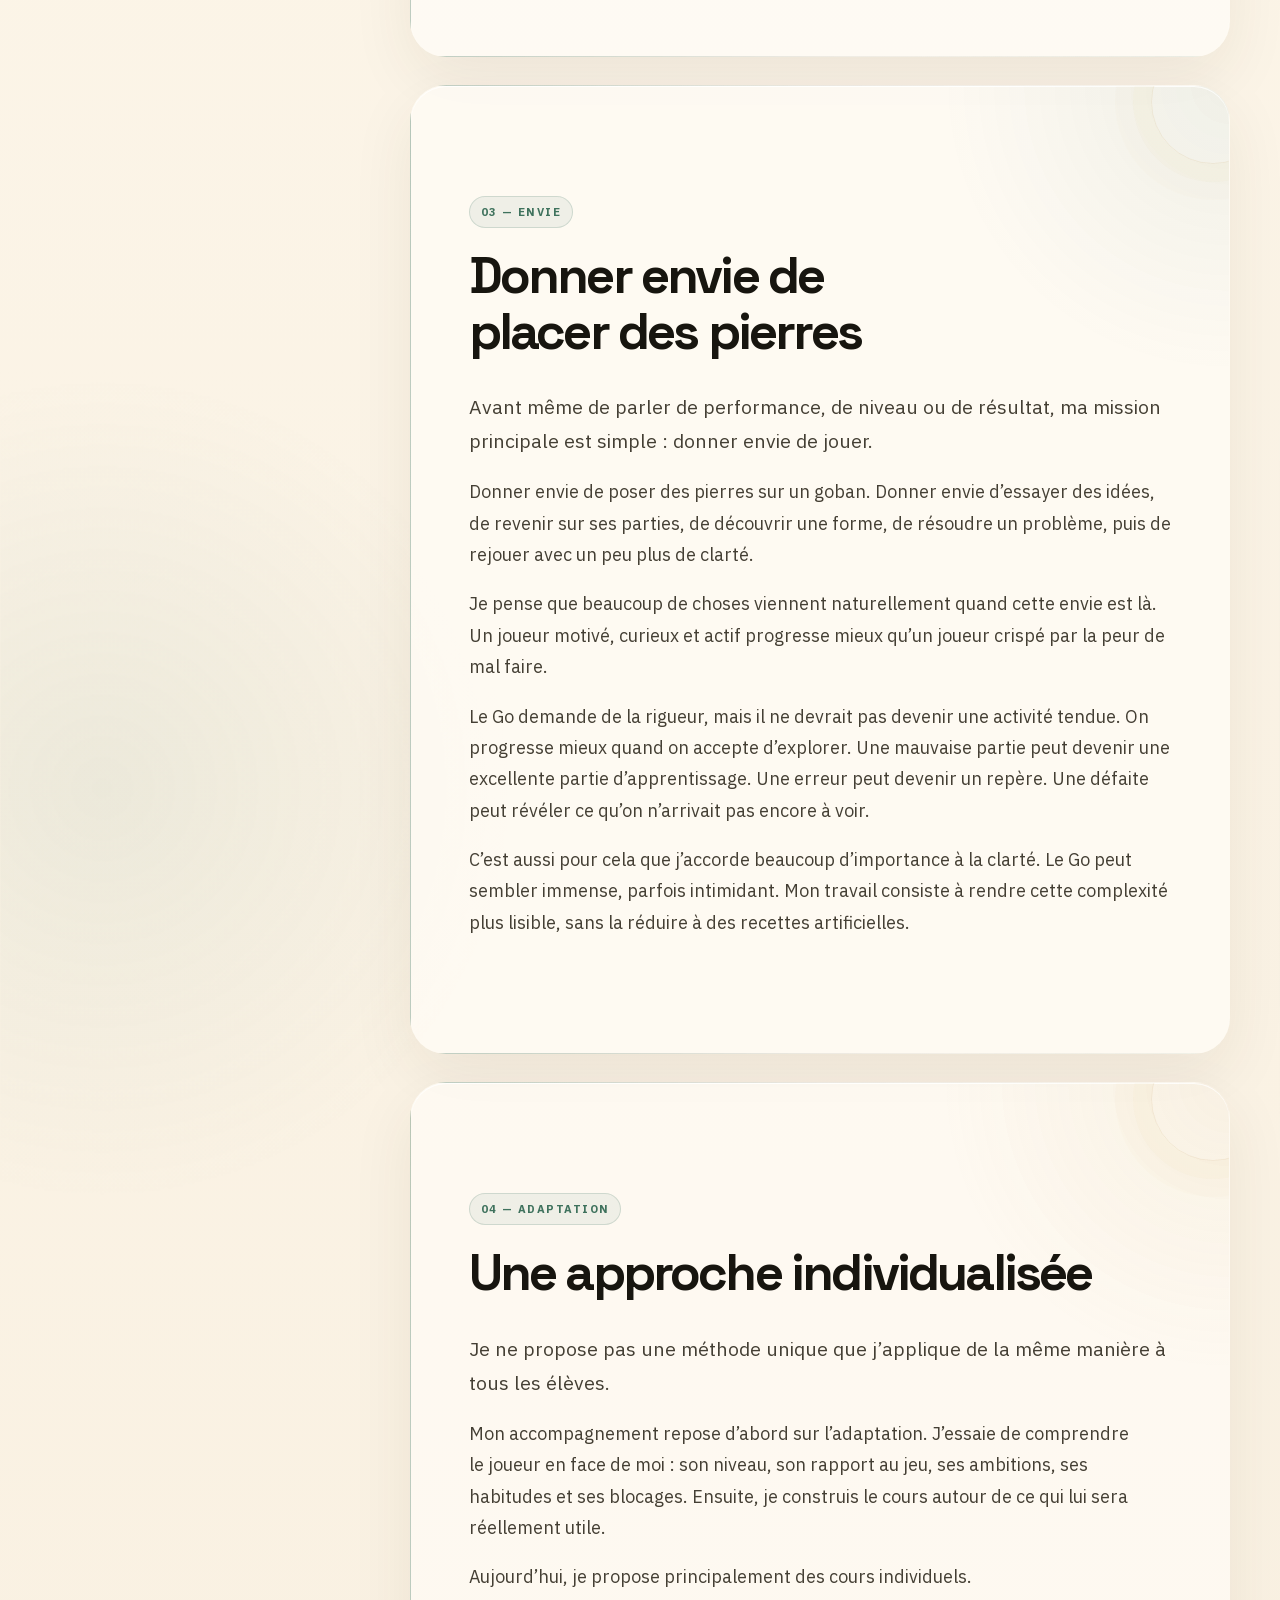
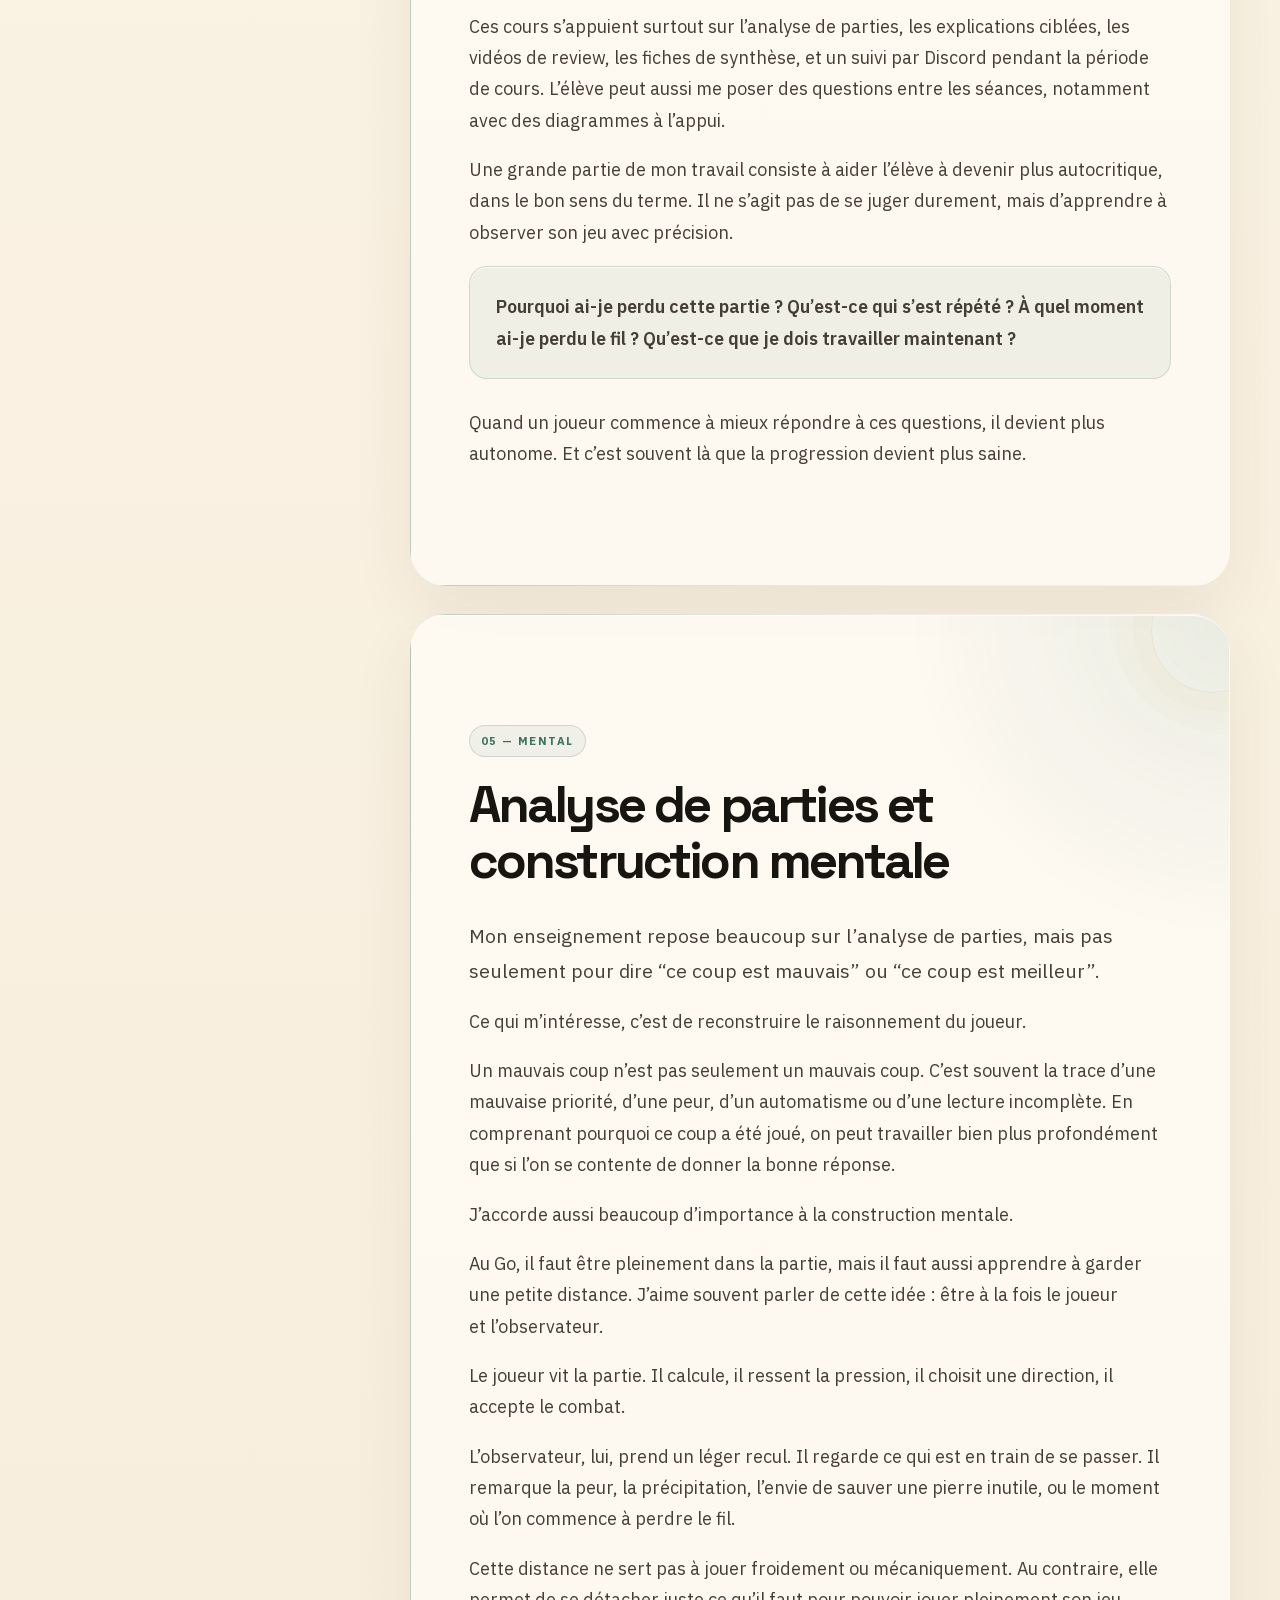
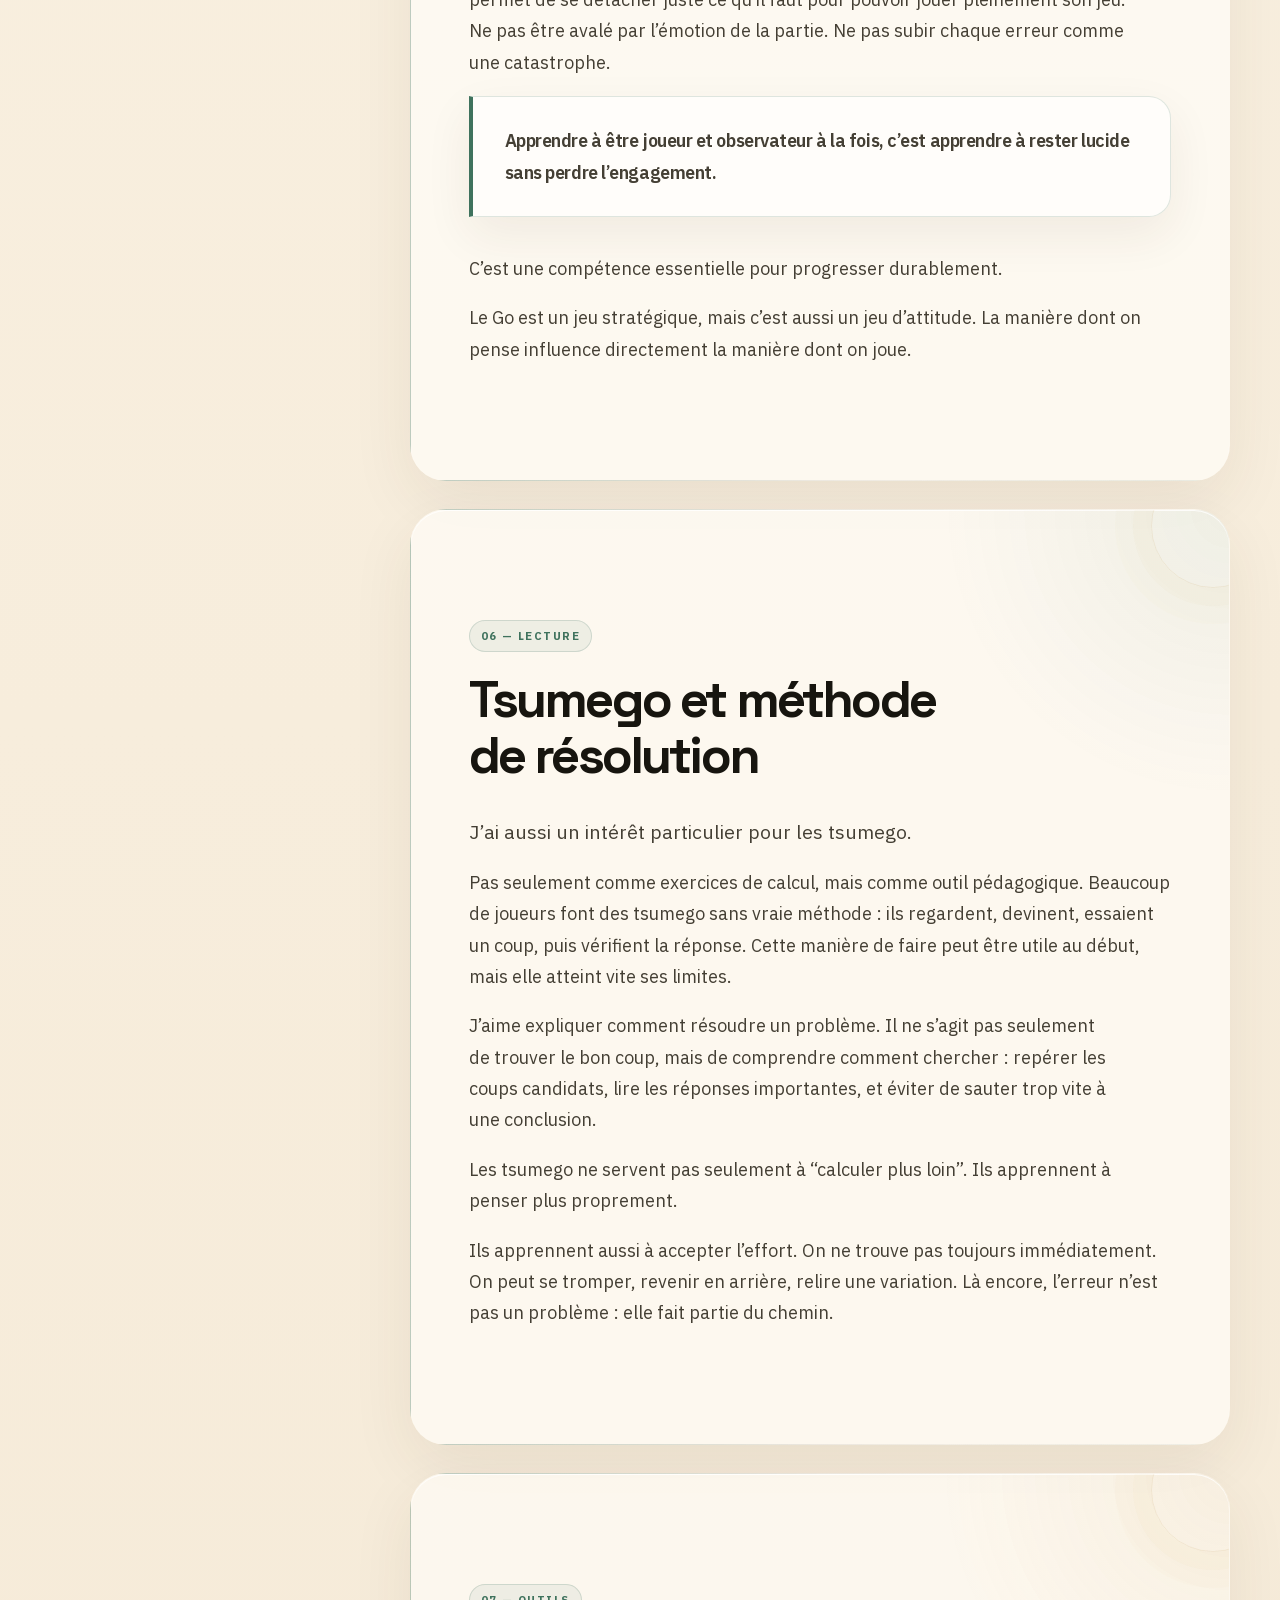
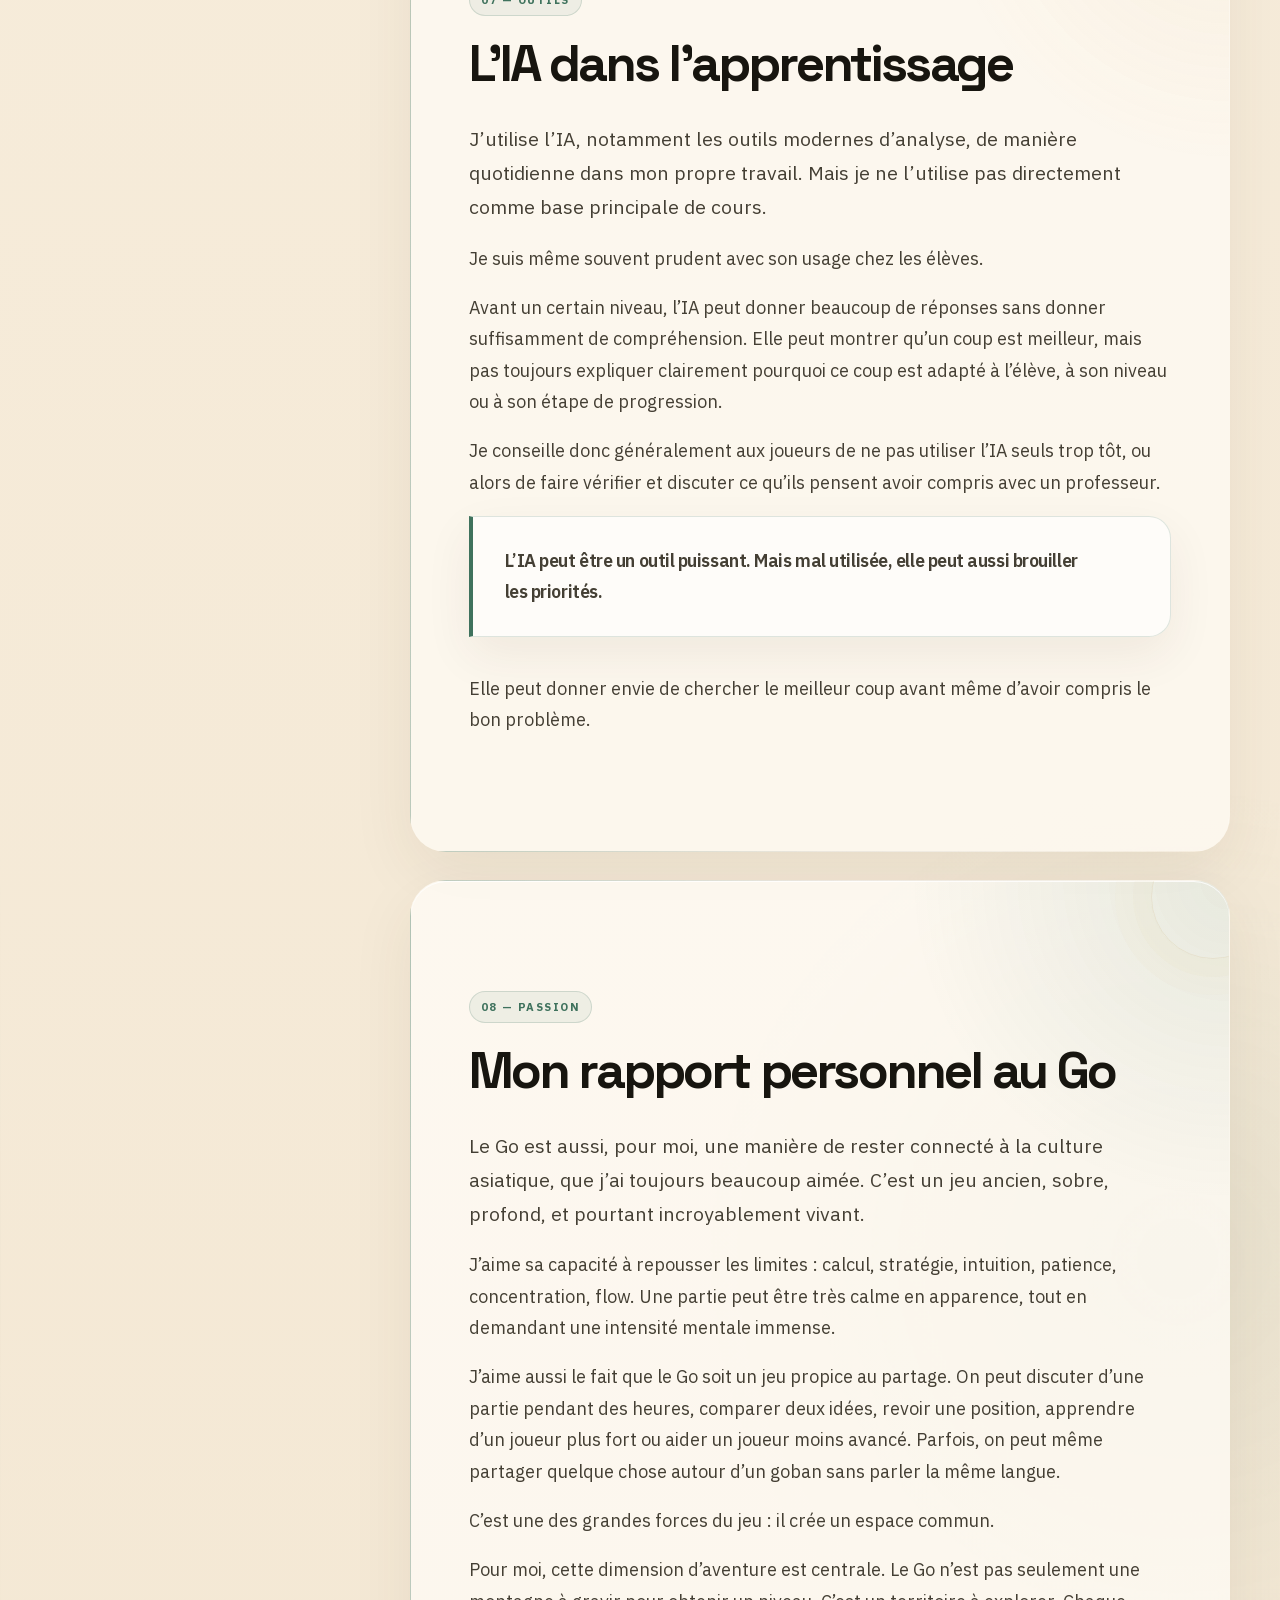
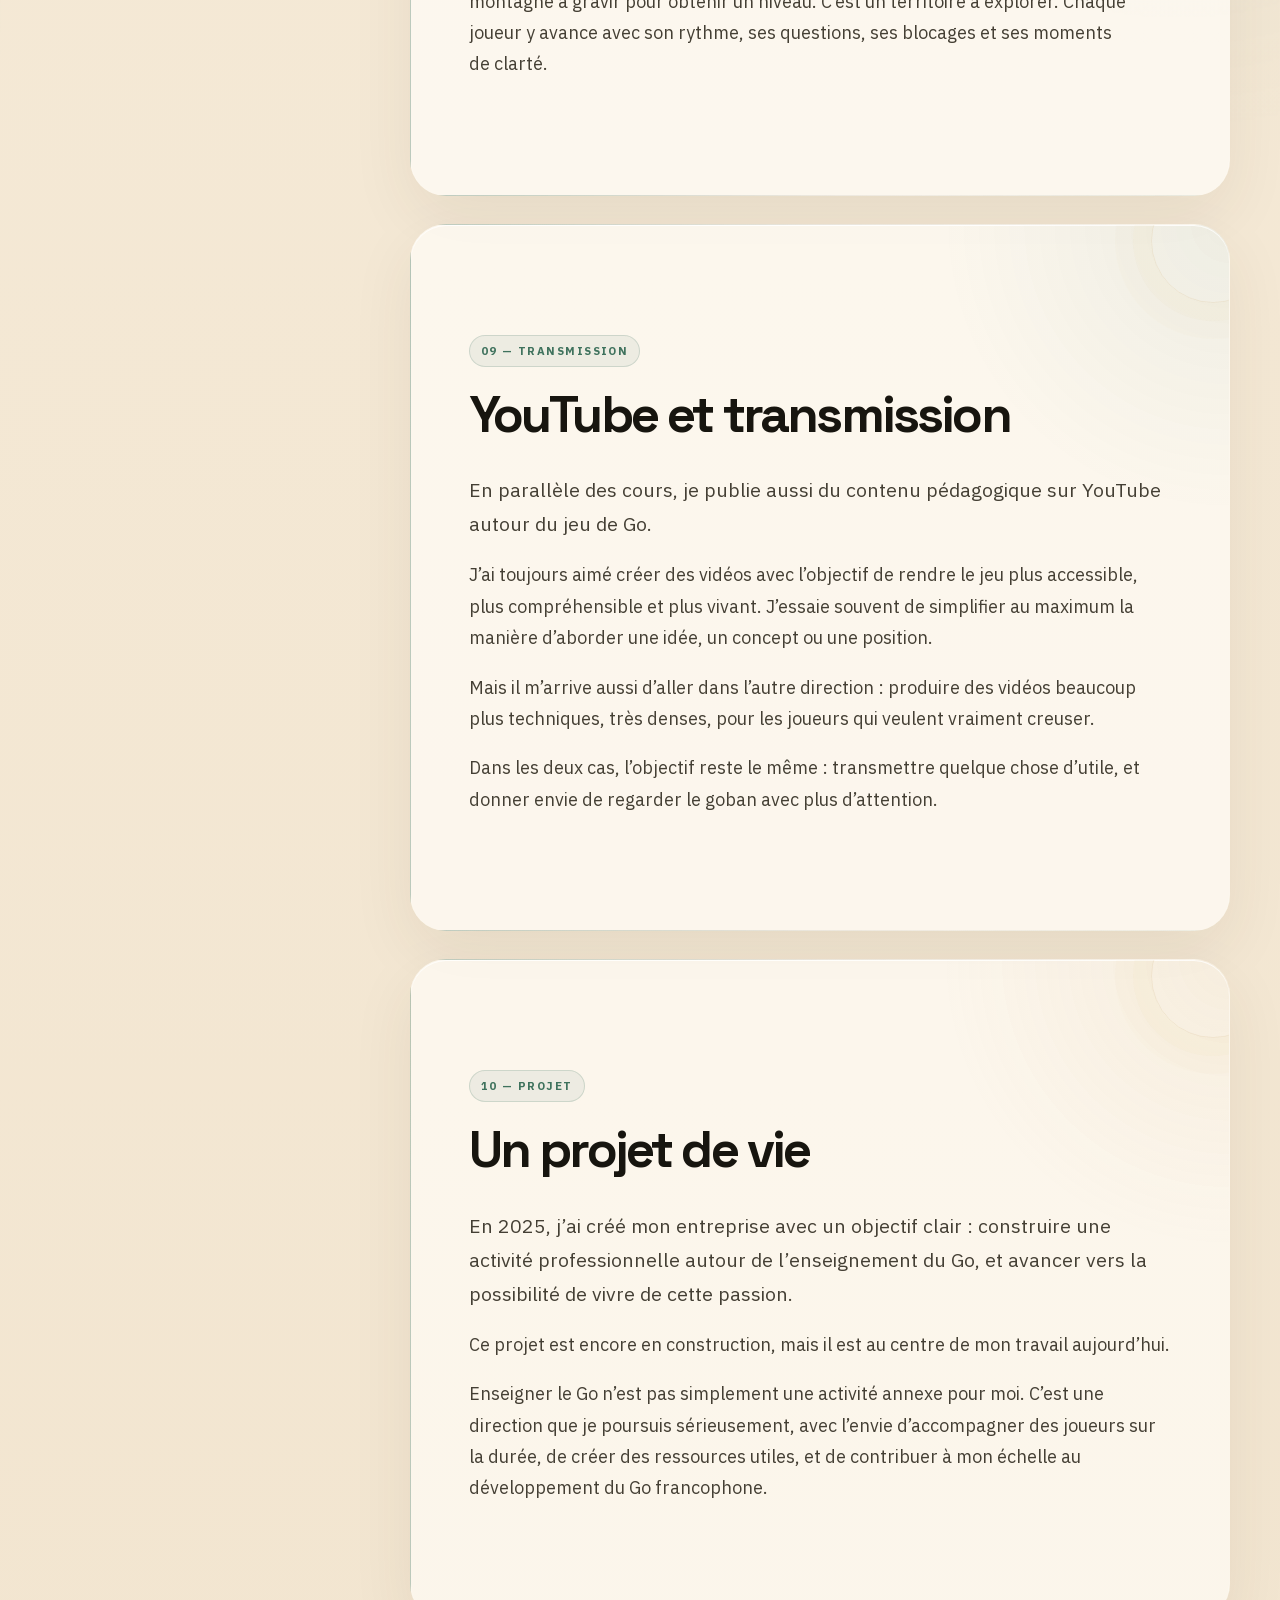
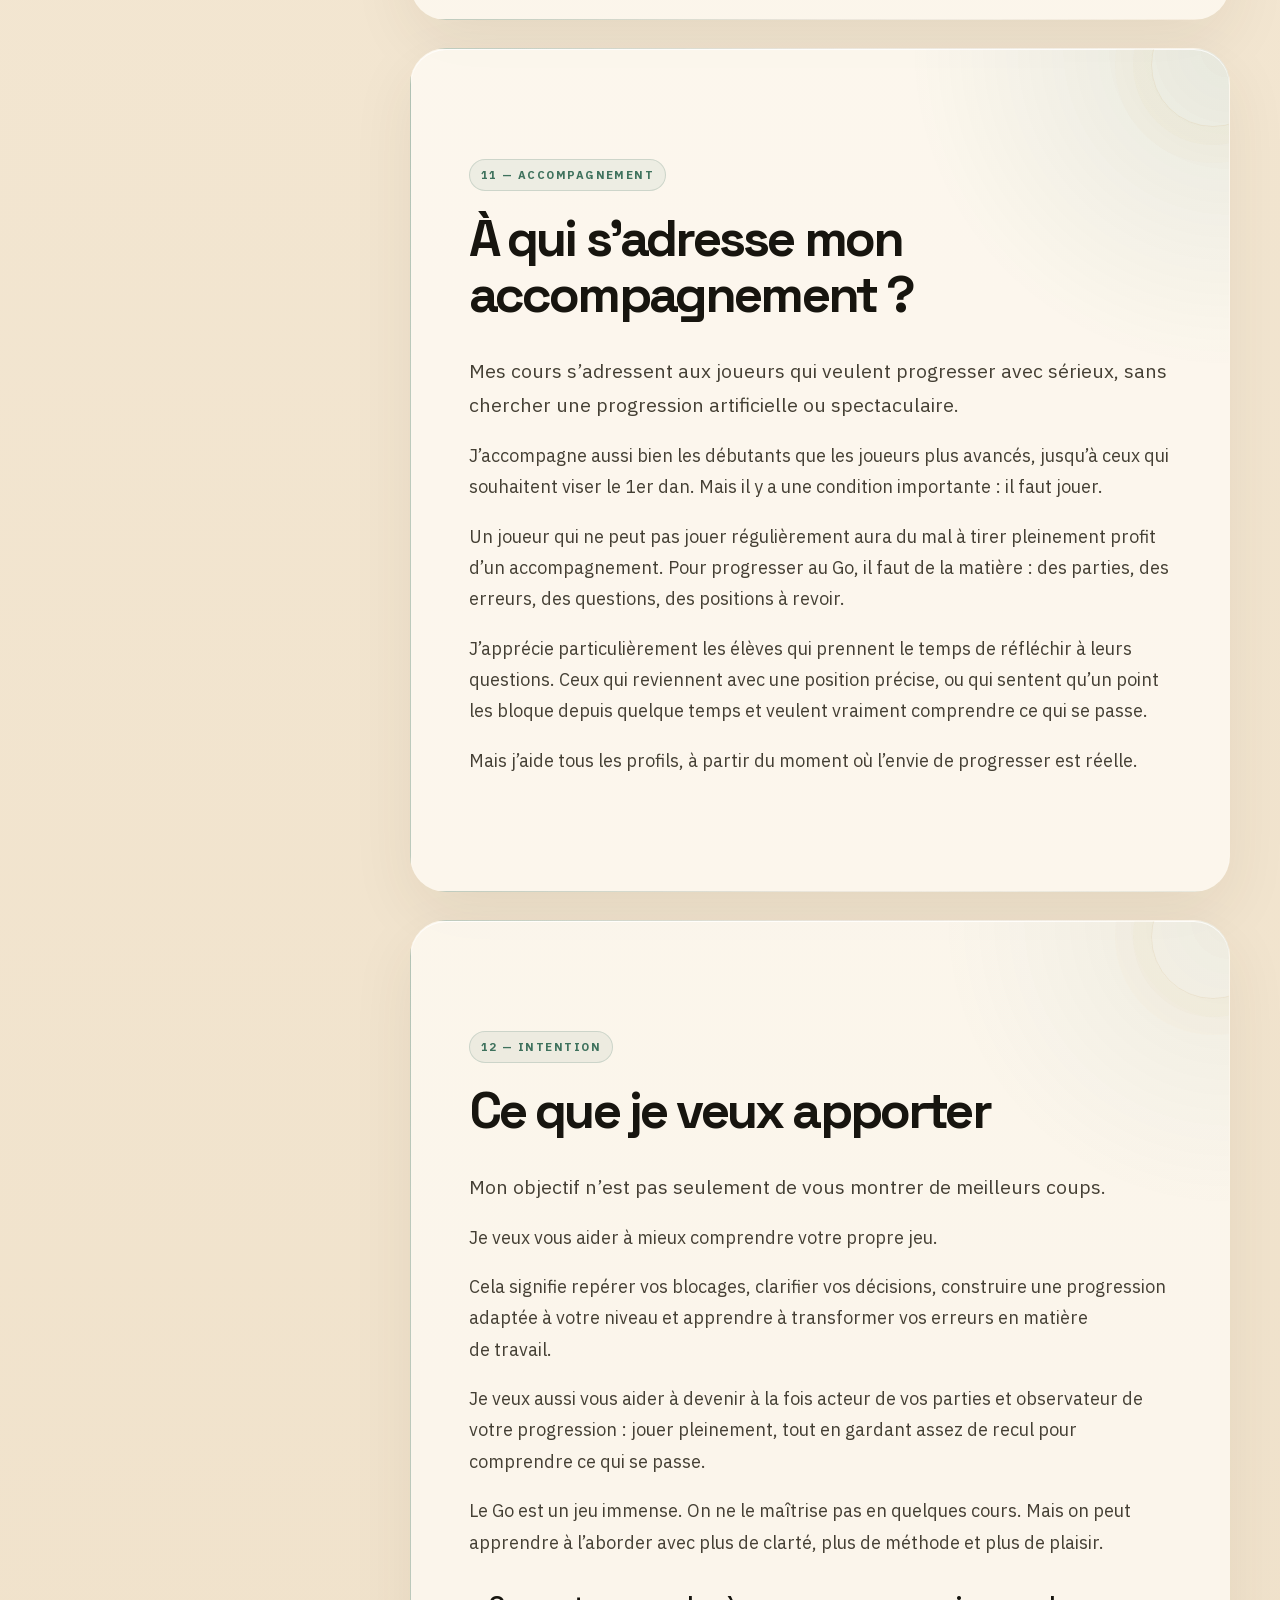
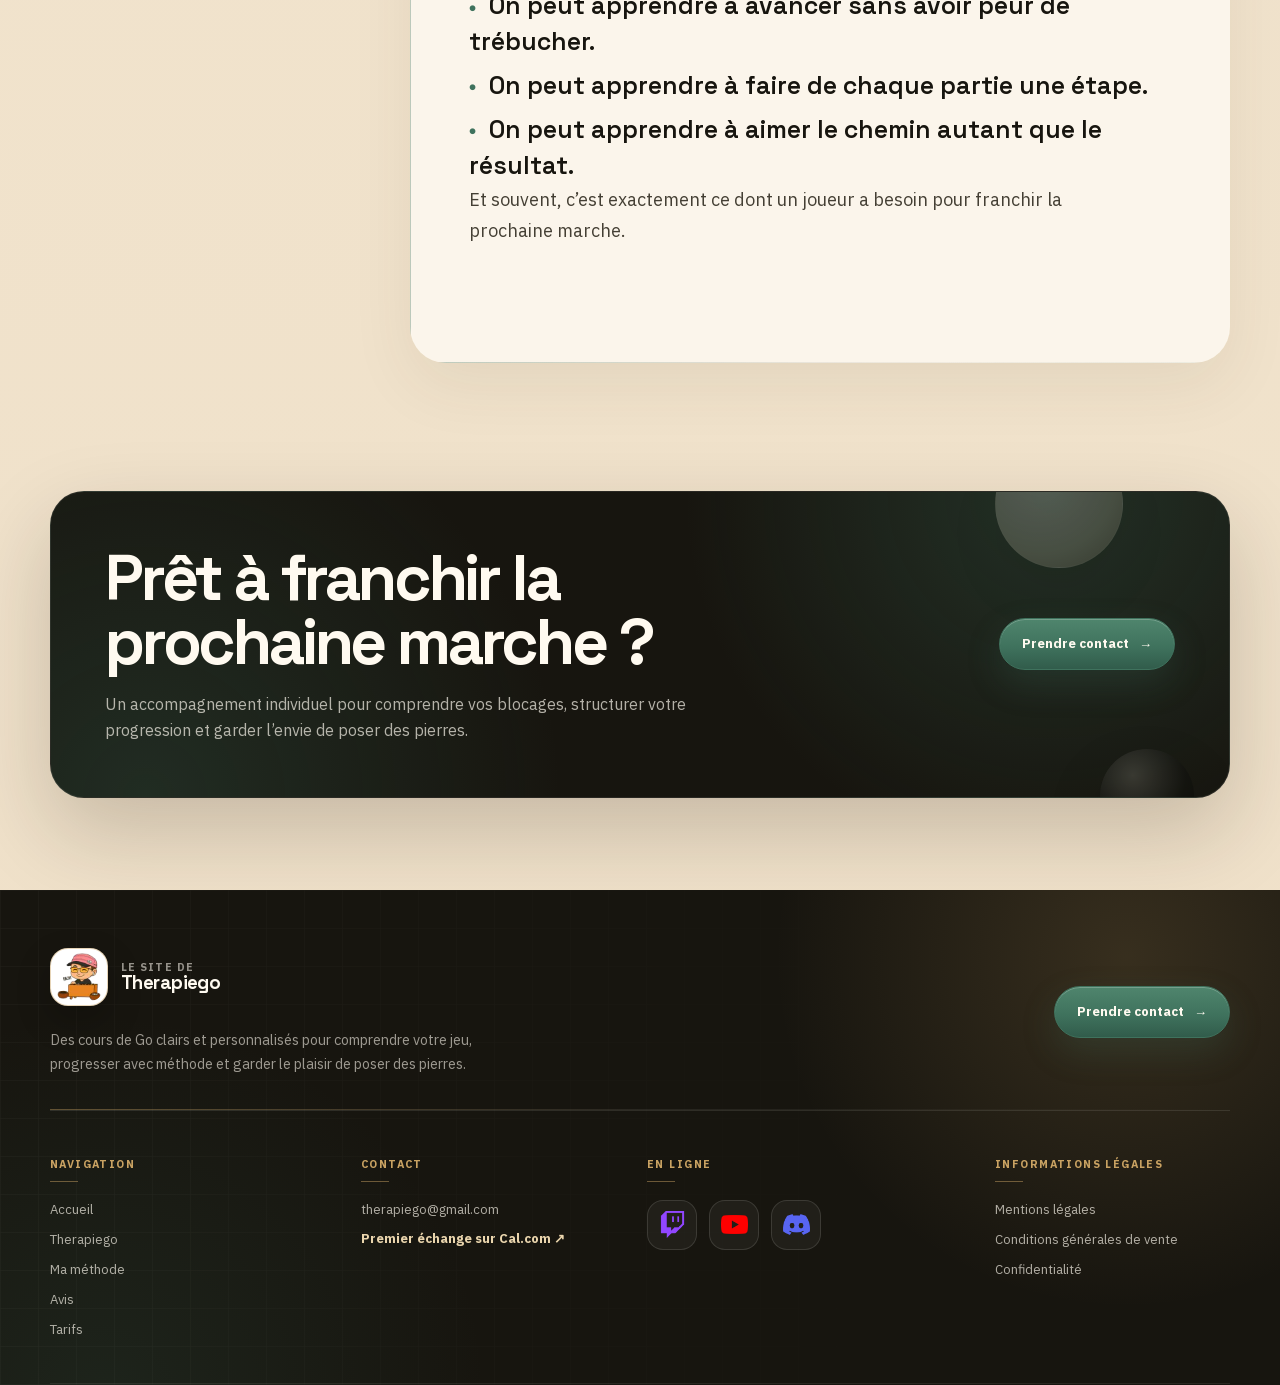
==== commit e56a270e: "Improve mobile performance and search discovery" ====
--- a/a-propos.html
+++ b/a-propos.html
@@ -6,18 +6,93 @@
   <meta name="theme-color" content="#fffaf0" />
   <title>À propos de Camille Berthon — Therapiego</title>
   <meta name="description" content="Découvrez le parcours, la vision du Go et l’approche pédagogique de Camille Berthon, professeur et coach de Go." />
+  <link rel="canonical" href="https://www.therapiego.com/a-propos.html" />
   <meta property="og:type" content="website" />
   <meta property="og:locale" content="fr_FR" />
   <meta property="og:site_name" content="Therapiego" />
   <meta property="og:title" content="Camille Berthon — Therapiego" />
   <meta property="og:description" content="Découvrez le parcours et la vision du Go de Camille Berthon, professeur et coach de Go." />
+  <meta property="og:url" content="https://www.therapiego.com/a-propos.html" />
   <meta name="twitter:card" content="summary" />
+  <script type="application/ld+json">
+    {
+      "@context": "https://schema.org",
+      "@graph": [
+        {
+          "@type": "ProfilePage",
+          "@id": "https://www.therapiego.com/a-propos.html#webpage",
+          "url": "https://www.therapiego.com/a-propos.html",
+          "name": "À propos de Camille Berthon — Therapiego",
+          "description": "Découvrez le parcours, la vision du Go et l’approche pédagogique de Camille Berthon, professeur et coach de Go.",
+          "isPartOf": {
+            "@id": "https://www.therapiego.com/#website"
+          },
+          "mainEntity": {
+            "@id": "https://www.therapiego.com/#camille-berthon"
+          },
+          "breadcrumb": {
+            "@id": "https://www.therapiego.com/a-propos.html#breadcrumb"
+          },
+          "inLanguage": "fr-FR",
+          "dateModified": "2026-07-27"
+        },
+        {
+          "@type": "Person",
+          "@id": "https://www.therapiego.com/#camille-berthon",
+          "name": "Camille Berthon",
+          "url": "https://www.therapiego.com/a-propos.html",
+          "image": "https://www.therapiego.com/assets/camille-goban-hero.webp",
+          "jobTitle": "Professeur et coach de Go",
+          "description": "Joueur de Go depuis 2007, professeur depuis 2012 et 3e dan FFG.",
+          "worksFor": {
+            "@id": "https://www.therapiego.com/#organization"
+          },
+          "alumniOf": {
+            "@type": "Organization",
+            "name": "Académie Fan Hui"
+          },
+          "memberOf": {
+            "@type": "SportsOrganization",
+            "name": "Club de Go de Lyon",
+            "description": "Membre de 2013 à 2022"
+          },
+          "knowsAbout": [
+            "Jeu de Go",
+            "Pédagogie du jeu de Go",
+            "Analyse de parties de Go",
+            "Tsumego",
+            "Progression du débutant au 1er dan"
+          ],
+          "sameAs": [
+            "https://linktr.ee/therapiego",
+            "https://www.twitch.tv/therapiego",
+            "https://www.youtube.com/@TherapieGo",
+            "https://www.superprof.fr/joueur-2007-professeur-ffg-fox-donne-cours-adaptatifs-debutants.html"
+          ]
+        },
+        {
+          "@type": "BreadcrumbList",
+          "@id": "https://www.therapiego.com/a-propos.html#breadcrumb",
+          "itemListElement": [
+            {
+              "@type": "ListItem",
+              "position": 1,
+              "name": "Accueil",
+              "item": "https://www.therapiego.com/"
+            },
+            {
+              "@type": "ListItem",
+              "position": 2,
+              "name": "Therapiego",
+              "item": "https://www.therapiego.com/a-propos.html"
+            }
+          ]
+        }
+      ]
+    }
+  </script>
   <link rel="icon" type="image/webp" sizes="64x64" href="assets/therapiego-favicon.webp" />
   <link rel="preload" as="image" href="assets/therapiego-avatar-navbar.webp" type="image/webp" />
-  <link rel="preconnect" href="https://fonts.googleapis.com">
-  <link rel="preconnect" href="https://fonts.gstatic.com" crossorigin>
-  <link href="https://fonts.googleapis.com/css2?family=IBM+Plex+Sans:wght@400;500;600;700&amp;family=Inter:wght@400;500;600;700;800&amp;family=Space+Grotesk:wght@500;600;700&amp;display=swap" rel="stylesheet">
-
   <style>
     :root {
       --ink: #17150f;
@@ -1219,7 +1294,9 @@
     }
   </style>
   <link rel="stylesheet" href="assets/site-system.css">
-  <link rel="stylesheet" href="assets/site-footer.css">
+  <link rel="stylesheet" href="assets/fonts.css" media="(min-width: 769px)">
+  <link rel="stylesheet" href="assets/site-footer.css" media="print" onload="this.media='all'">
+  <noscript><link rel="stylesheet" href="assets/site-footer.css"></noscript>
   <script src="assets/site-ui.js" defer></script>
 </head>
 
@@ -1230,7 +1307,7 @@
   <header class="site-header">
     <nav class="navbar" aria-label="Navigation principale">
       <a class="brand" href="index.html#accueil" aria-label="Le site de Therapiego — Accueil">
-        <img class="brand-avatar" src="assets/therapiego-avatar-navbar.webp" width="231" height="256" alt="" decoding="async">
+        <img class="brand-avatar" src="assets/therapiego-avatar-navbar-128.webp" srcset="assets/therapiego-avatar-navbar-64.webp 64w, assets/therapiego-avatar-navbar-128.webp 128w, assets/therapiego-avatar-navbar.webp 231w" sizes="52px" width="231" height="256" alt="" decoding="async">
         <span class="brand-copy">
           <span class="brand-name">Le site de</span>
           <span class="brand-sub">Therapiego</span>
@@ -1460,7 +1537,7 @@
       <div class="site-footer-intro">
         <div class="site-footer-brand-block">
           <a class="site-footer-brand" href="index.html#accueil" aria-label="Le site de Therapiego — Accueil">
-            <img class="site-footer-brand-avatar" src="assets/therapiego-avatar-navbar.webp" width="231" height="256" alt="" loading="lazy" decoding="async">
+            <img class="site-footer-brand-avatar" src="assets/therapiego-avatar-navbar-128.webp" srcset="assets/therapiego-avatar-navbar-64.webp 64w, assets/therapiego-avatar-navbar-128.webp 128w, assets/therapiego-avatar-navbar.webp 231w" sizes="58px" width="231" height="256" alt="" loading="lazy" decoding="async">
             <span class="site-footer-brand-copy"><span class="site-footer-brand-overline">Le site de</span><span class="site-footer-brand-name">Therapiego</span></span>
           </a>
           <p class="site-footer-tagline">Des cours de Go clairs et personnalisés pour comprendre votre jeu, progresser avec méthode et garder le plaisir de poser des pierres.</p>
--- a/assets/fonts.css
+++ b/assets/fonts.css
@@ -0,0 +1,27 @@
+@font-face {
+  font-family: "Inter";
+  font-style: normal;
+  font-weight: 400 900;
+  font-display: optional;
+  src: url("fonts/inter-latin.woff2") format("woff2");
+  unicode-range: U+0000-00FF, U+0131, U+0152-0153, U+02BB-02BC, U+02C6, U+02DA, U+02DC, U+0304, U+0308, U+0329, U+2000-206F, U+20AC, U+2122, U+2191, U+2193, U+2212, U+2215, U+FEFF, U+FFFD;
+}
+
+@font-face {
+  font-family: "IBM Plex Sans";
+  font-style: normal;
+  font-weight: 400 700;
+  font-stretch: 100%;
+  font-display: optional;
+  src: url("fonts/ibm-plex-sans-latin.woff2") format("woff2");
+  unicode-range: U+0000-00FF, U+0131, U+0152-0153, U+02BB-02BC, U+02C6, U+02DA, U+02DC, U+0304, U+0308, U+0329, U+2000-206F, U+20AC, U+2122, U+2191, U+2193, U+2212, U+2215, U+FEFF, U+FFFD;
+}
+
+@font-face {
+  font-family: "Space Grotesk";
+  font-style: normal;
+  font-weight: 500 700;
+  font-display: optional;
+  src: url("fonts/space-grotesk-latin.woff2") format("woff2");
+  unicode-range: U+0000-00FF, U+0131, U+0152-0153, U+02BB-02BC, U+02C6, U+02DA, U+02DC, U+0304, U+0308, U+0329, U+2000-206F, U+20AC, U+2122, U+2191, U+2193, U+2212, U+2215, U+FEFF, U+FFFD;
+}
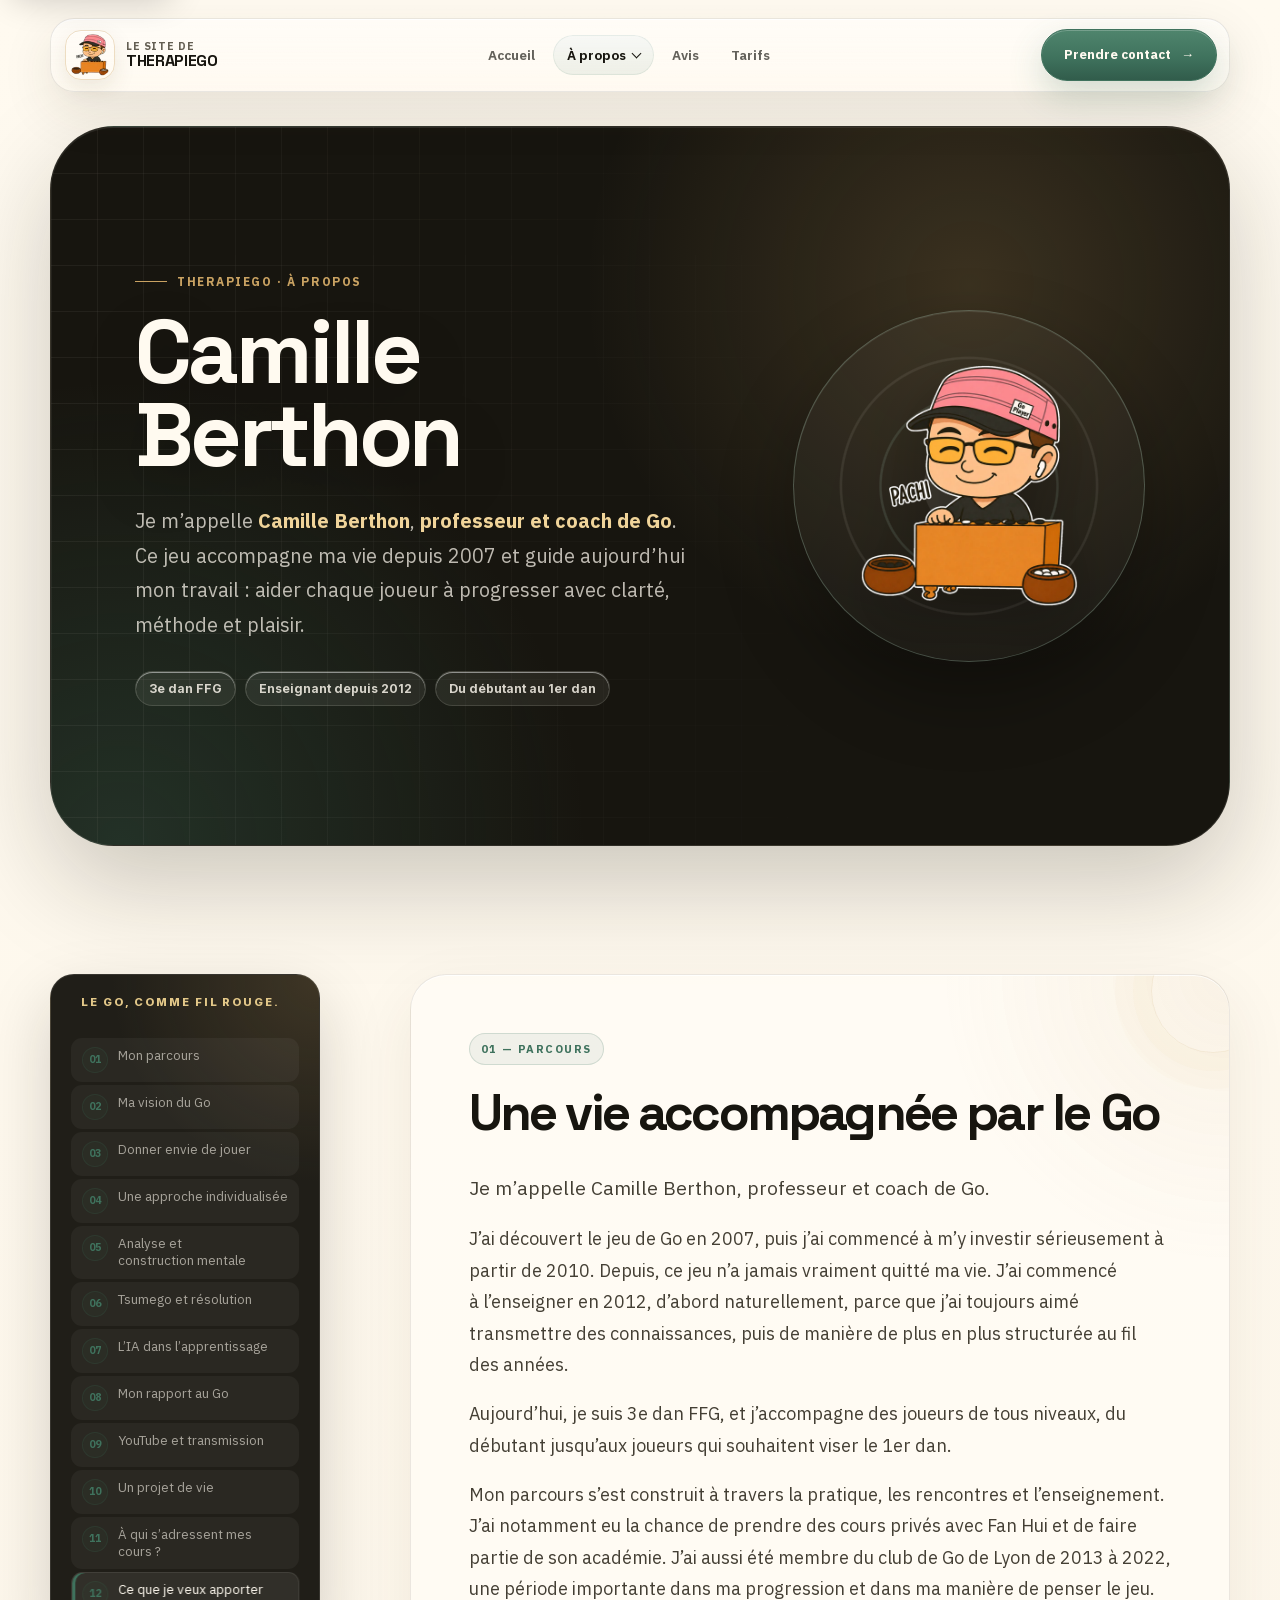
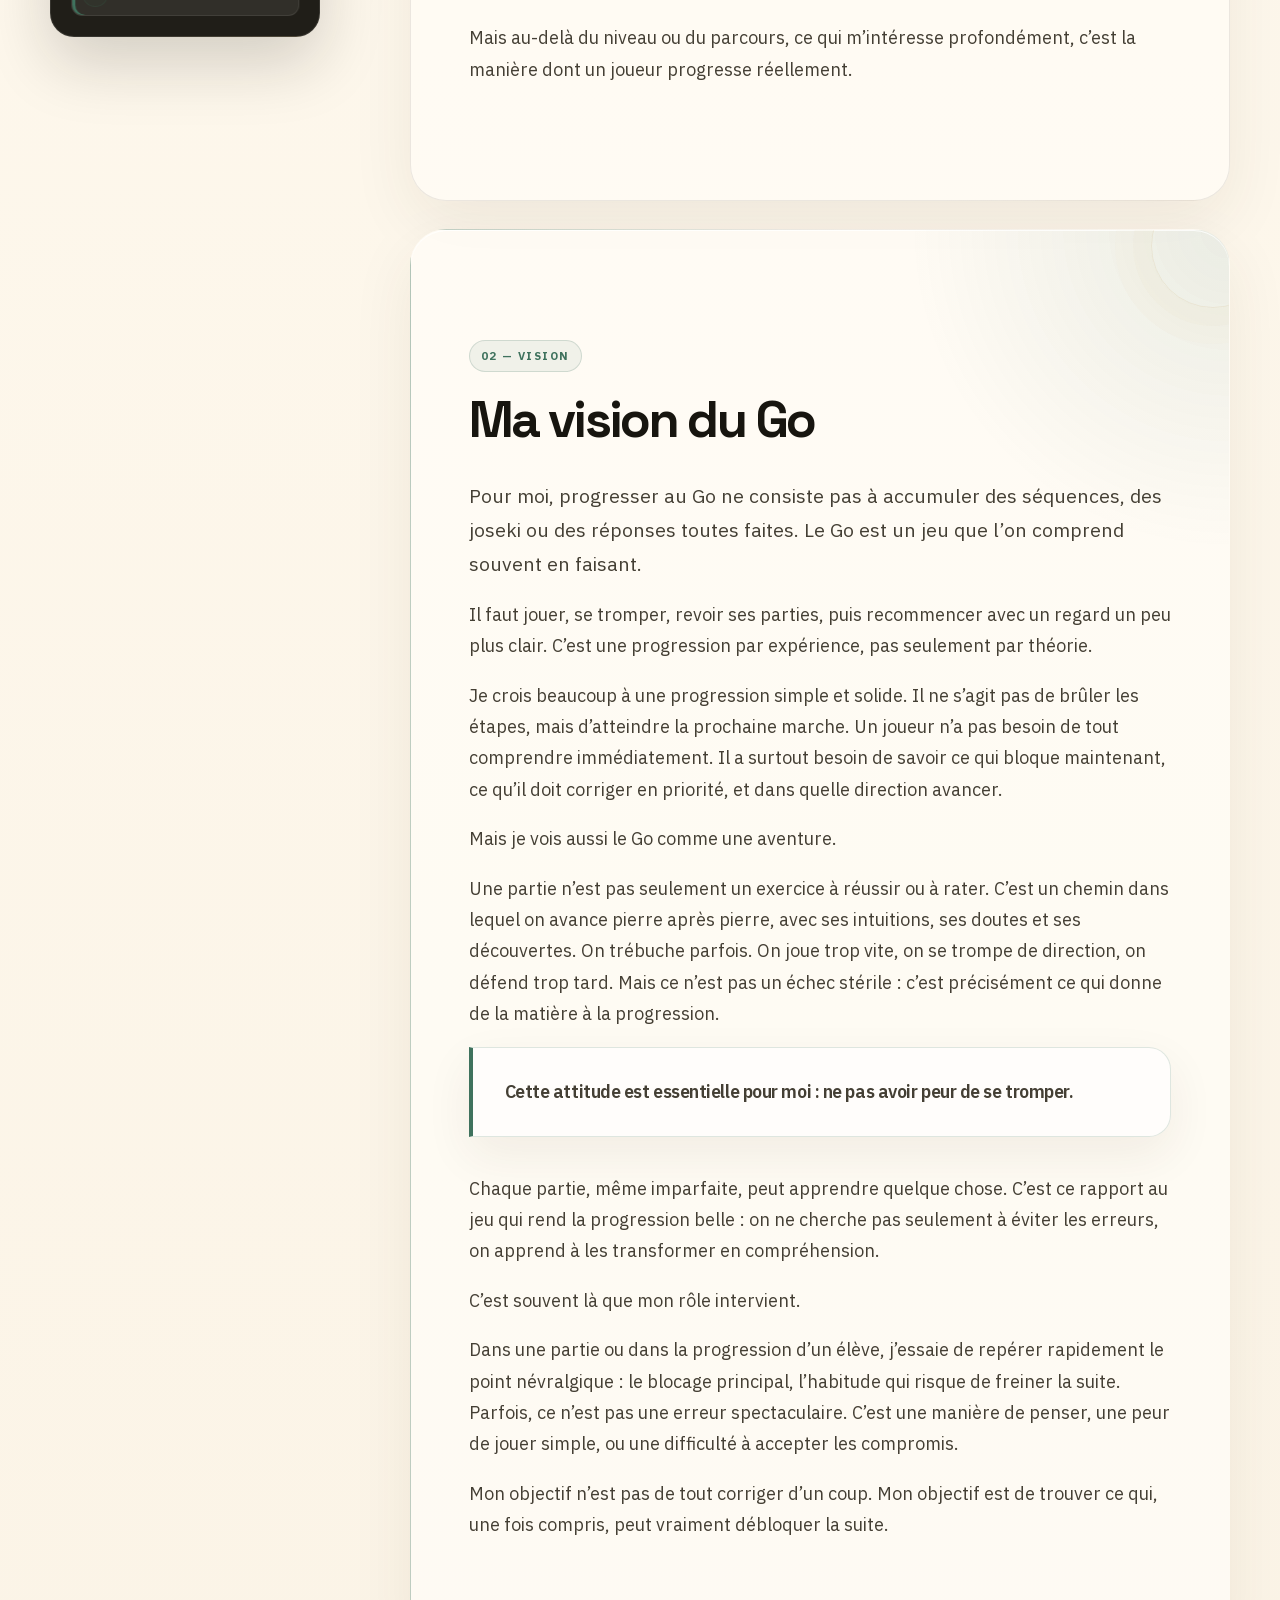
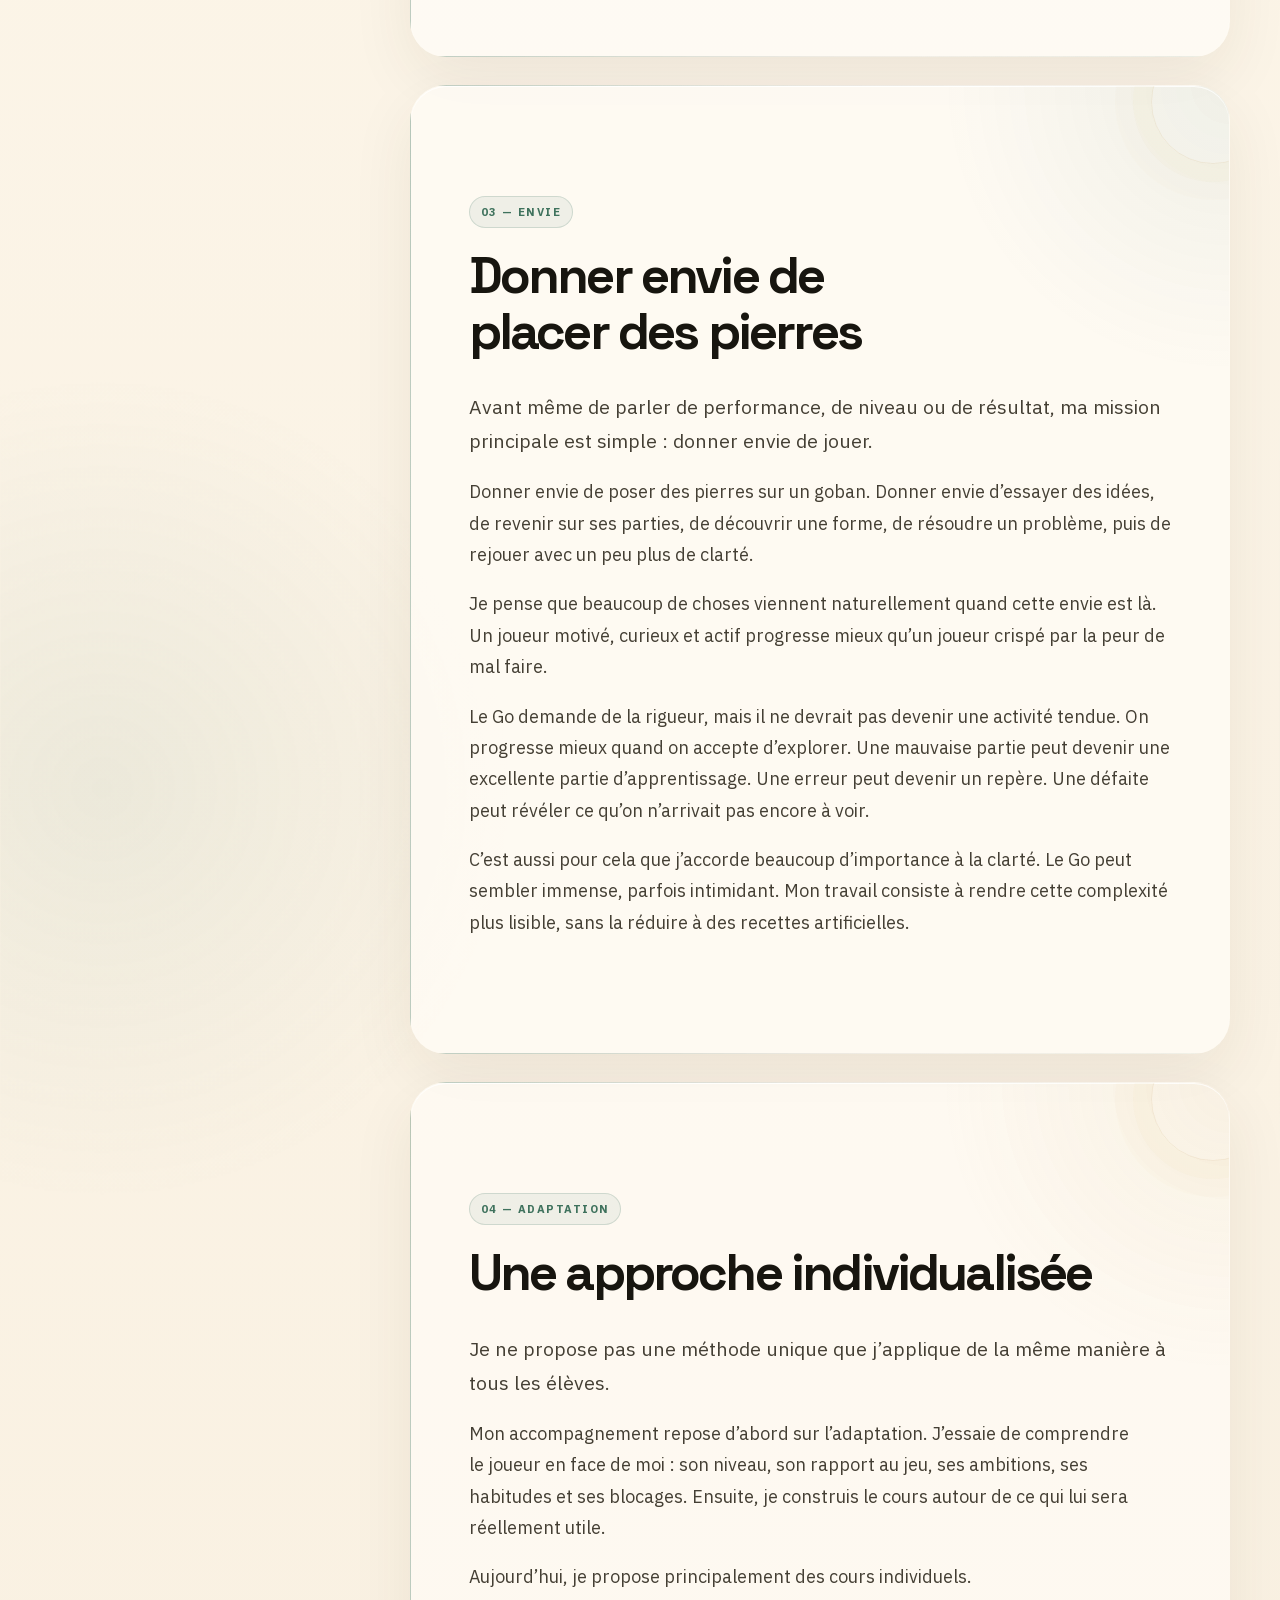
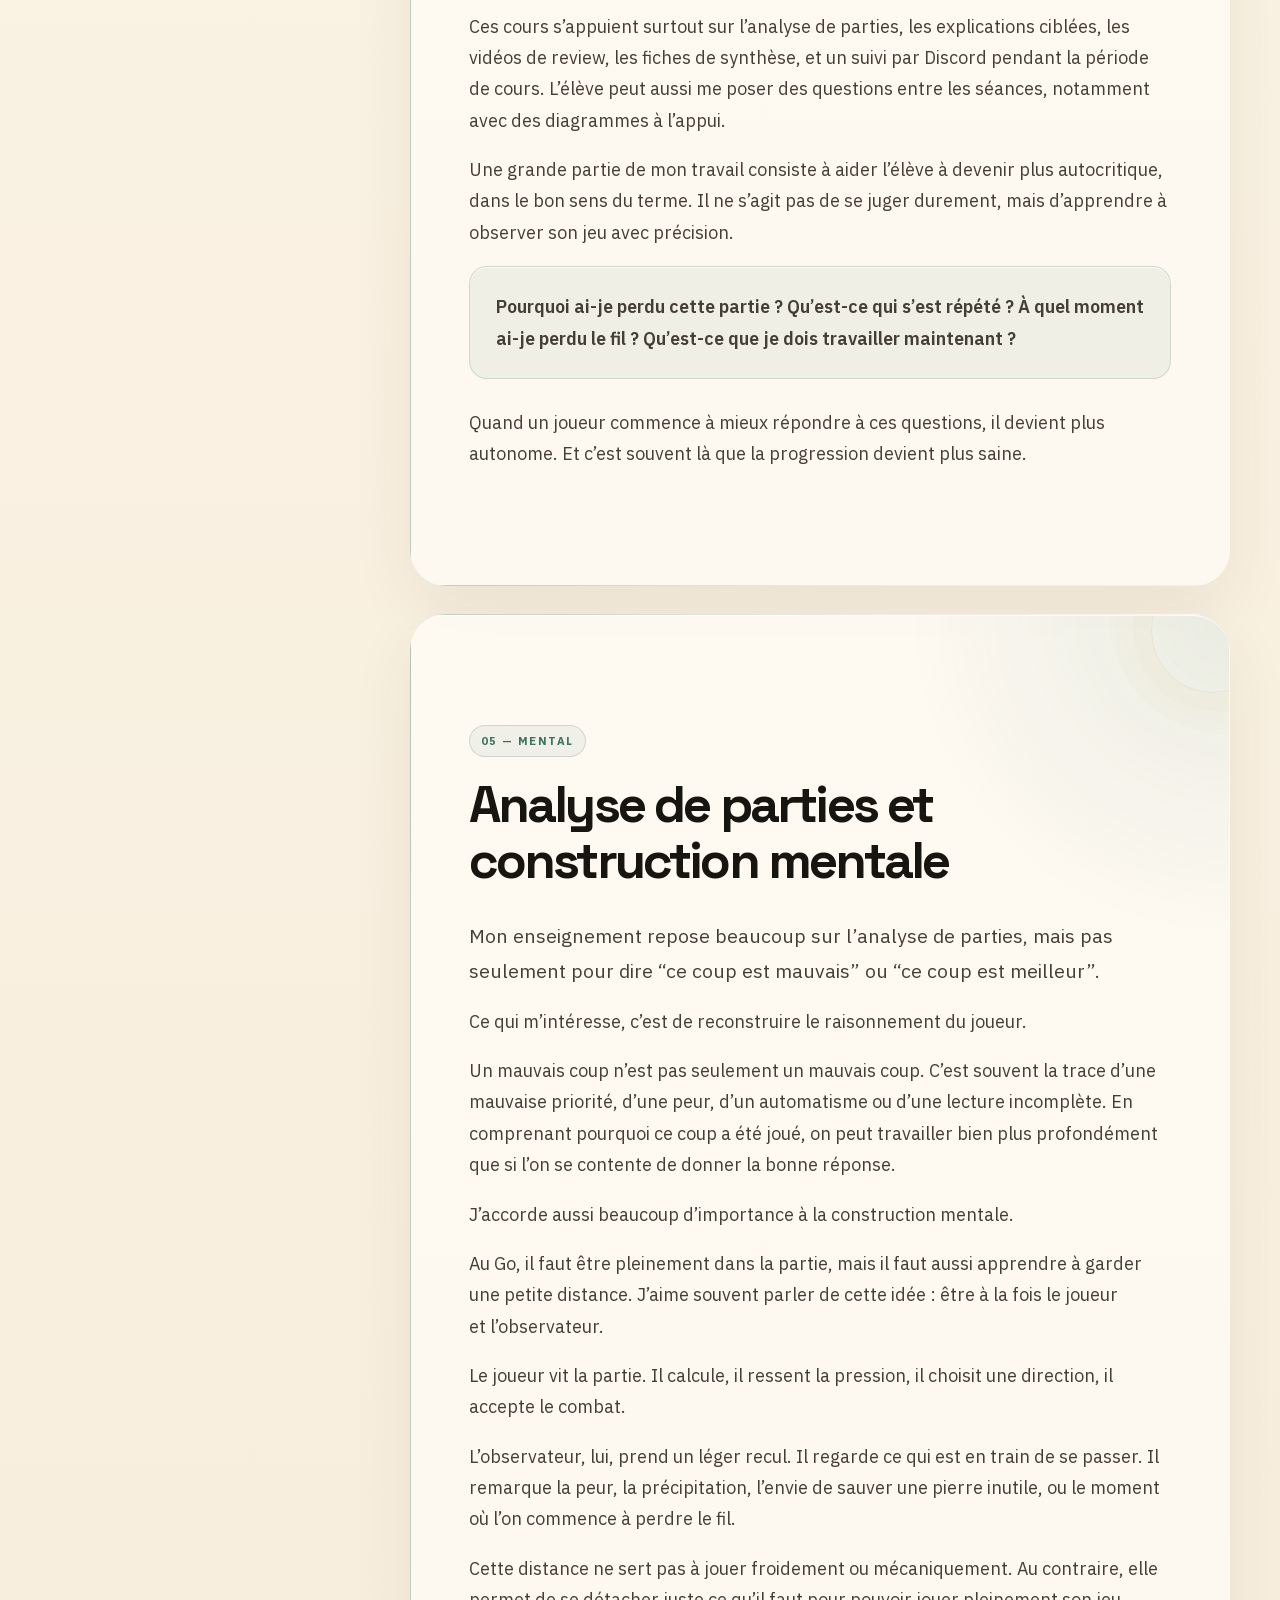
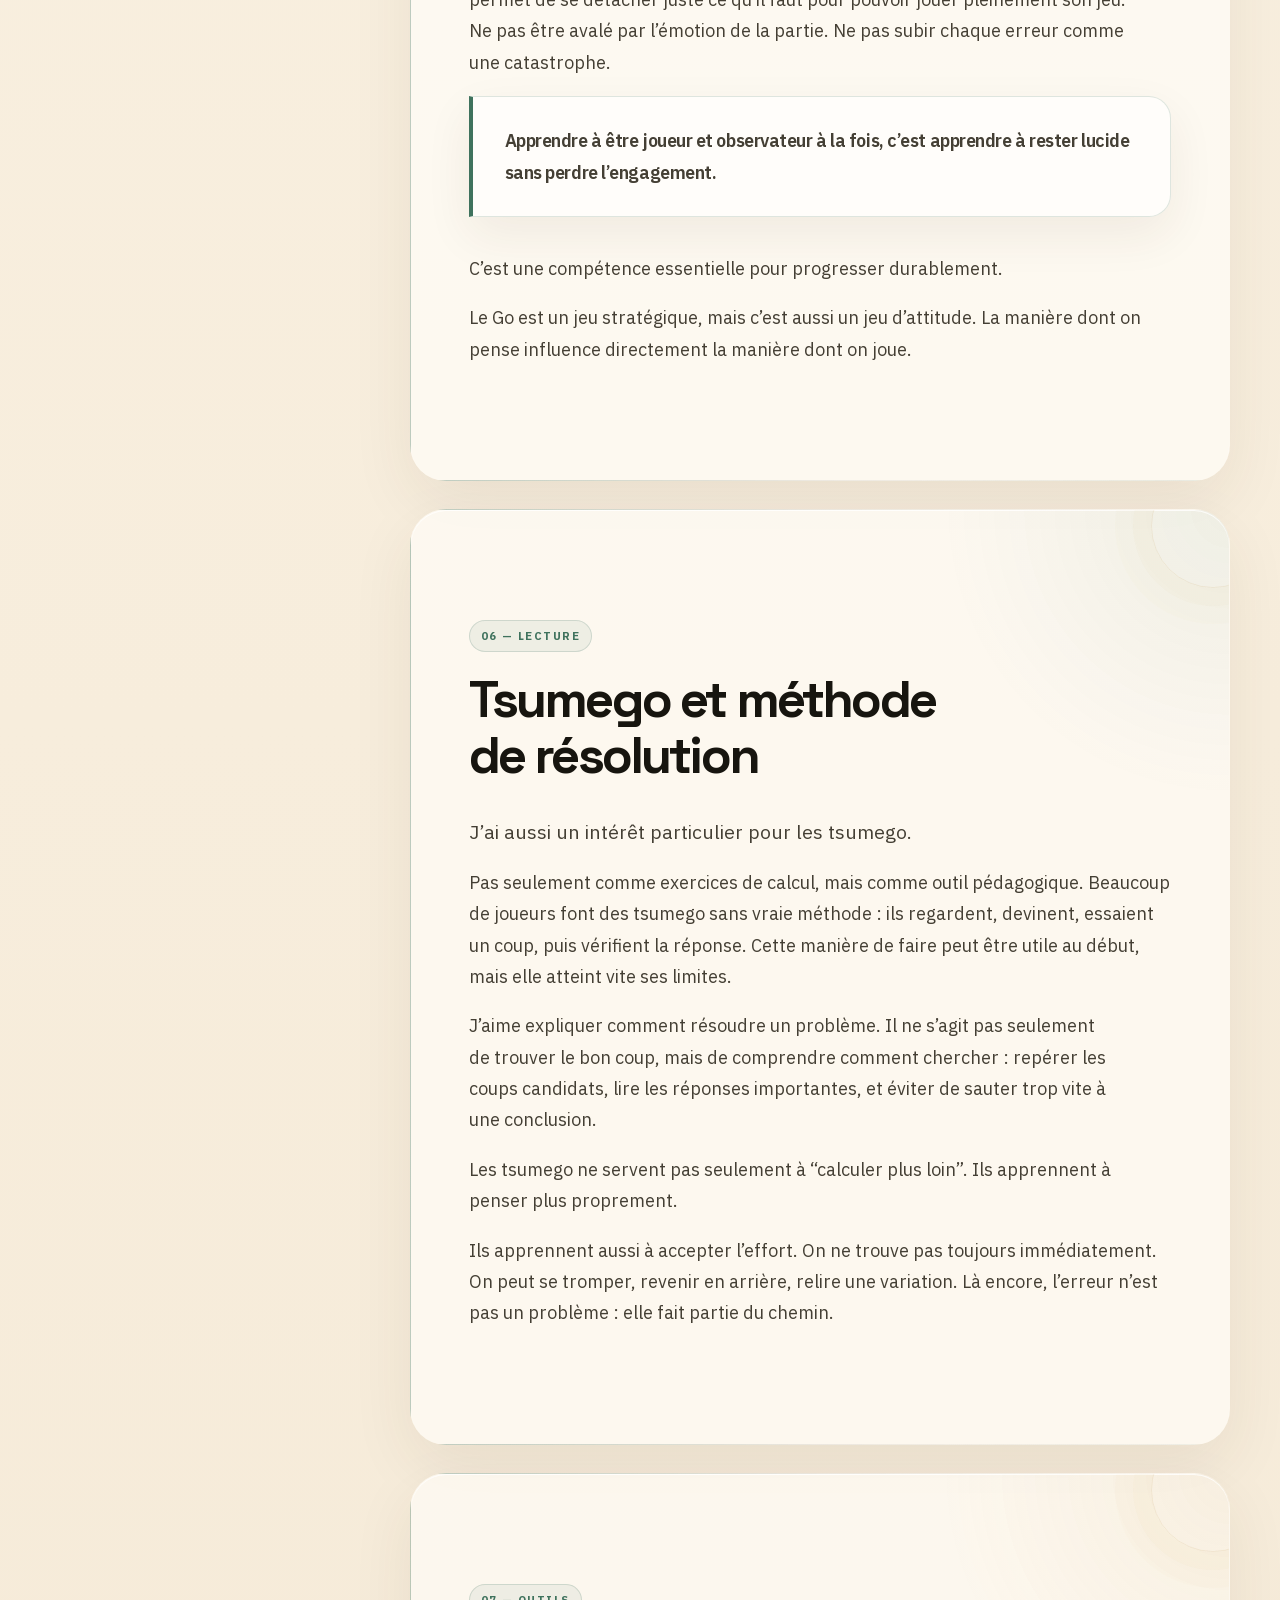
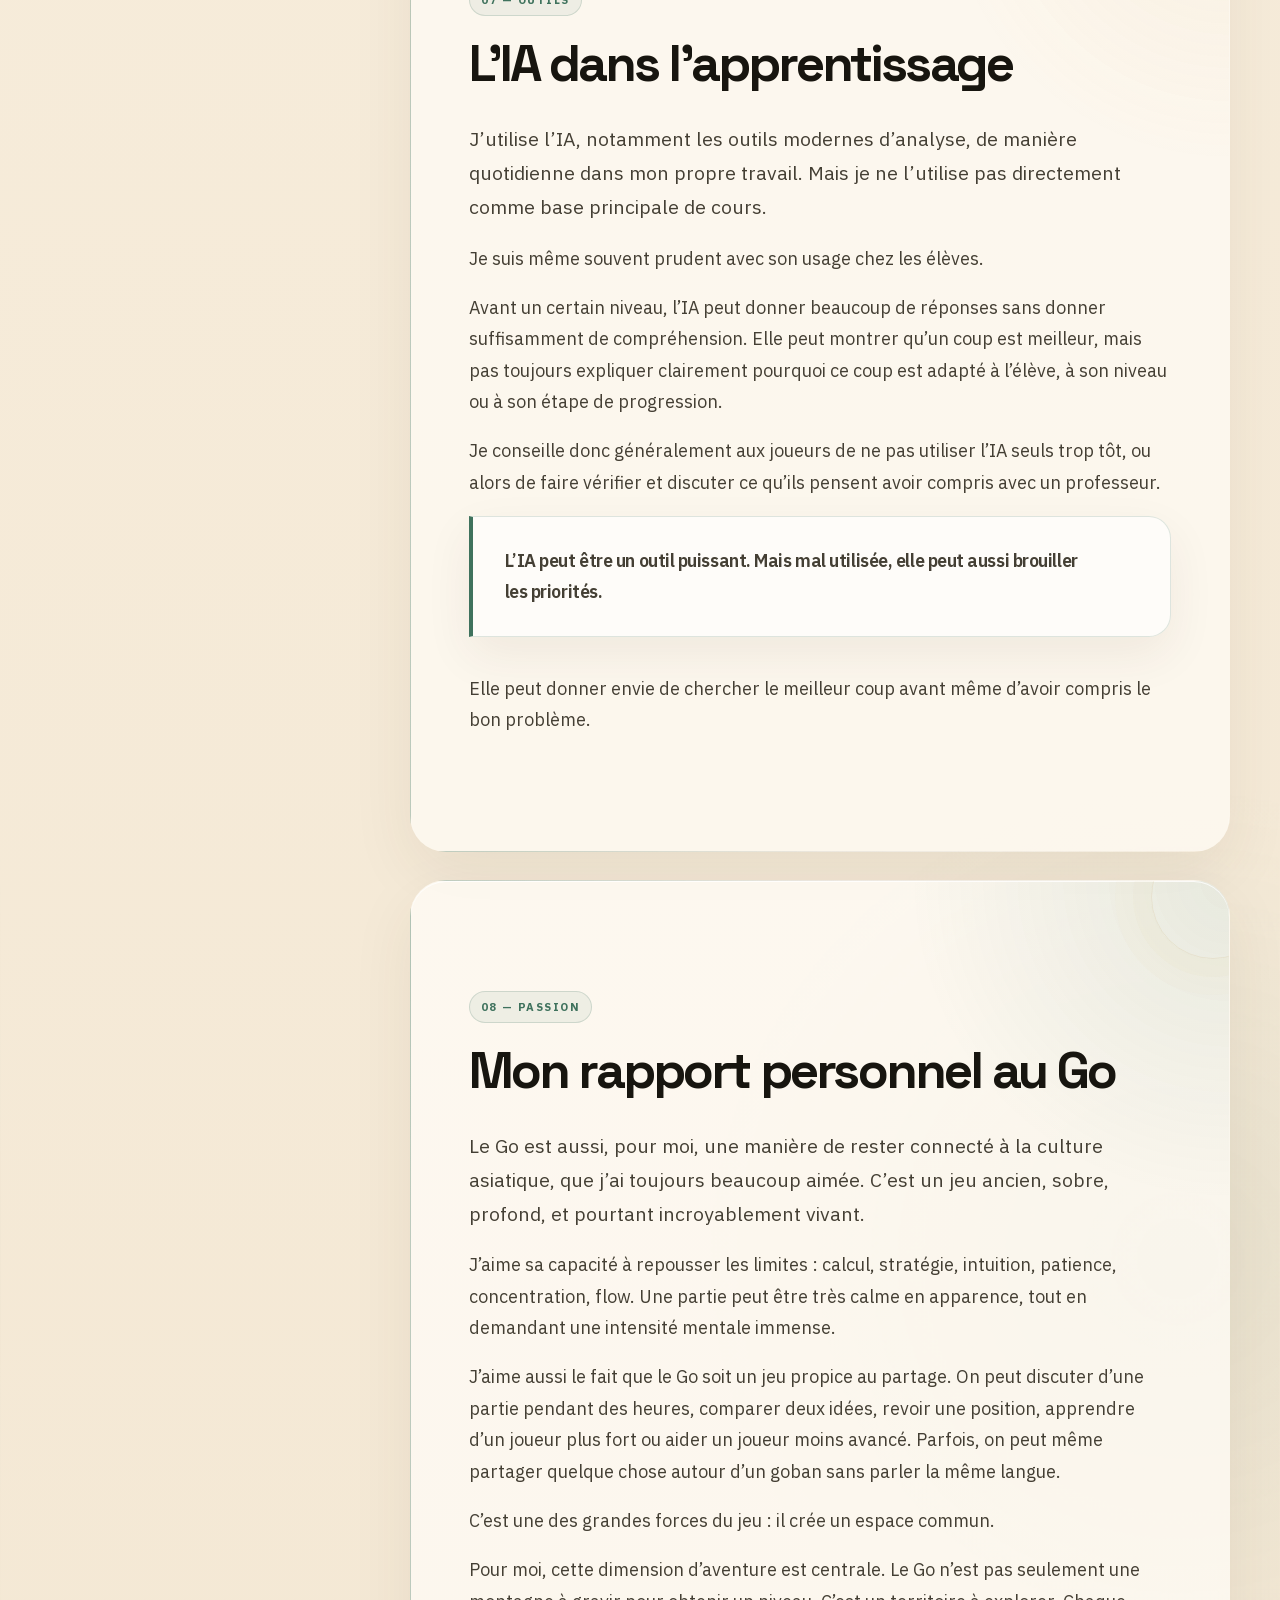
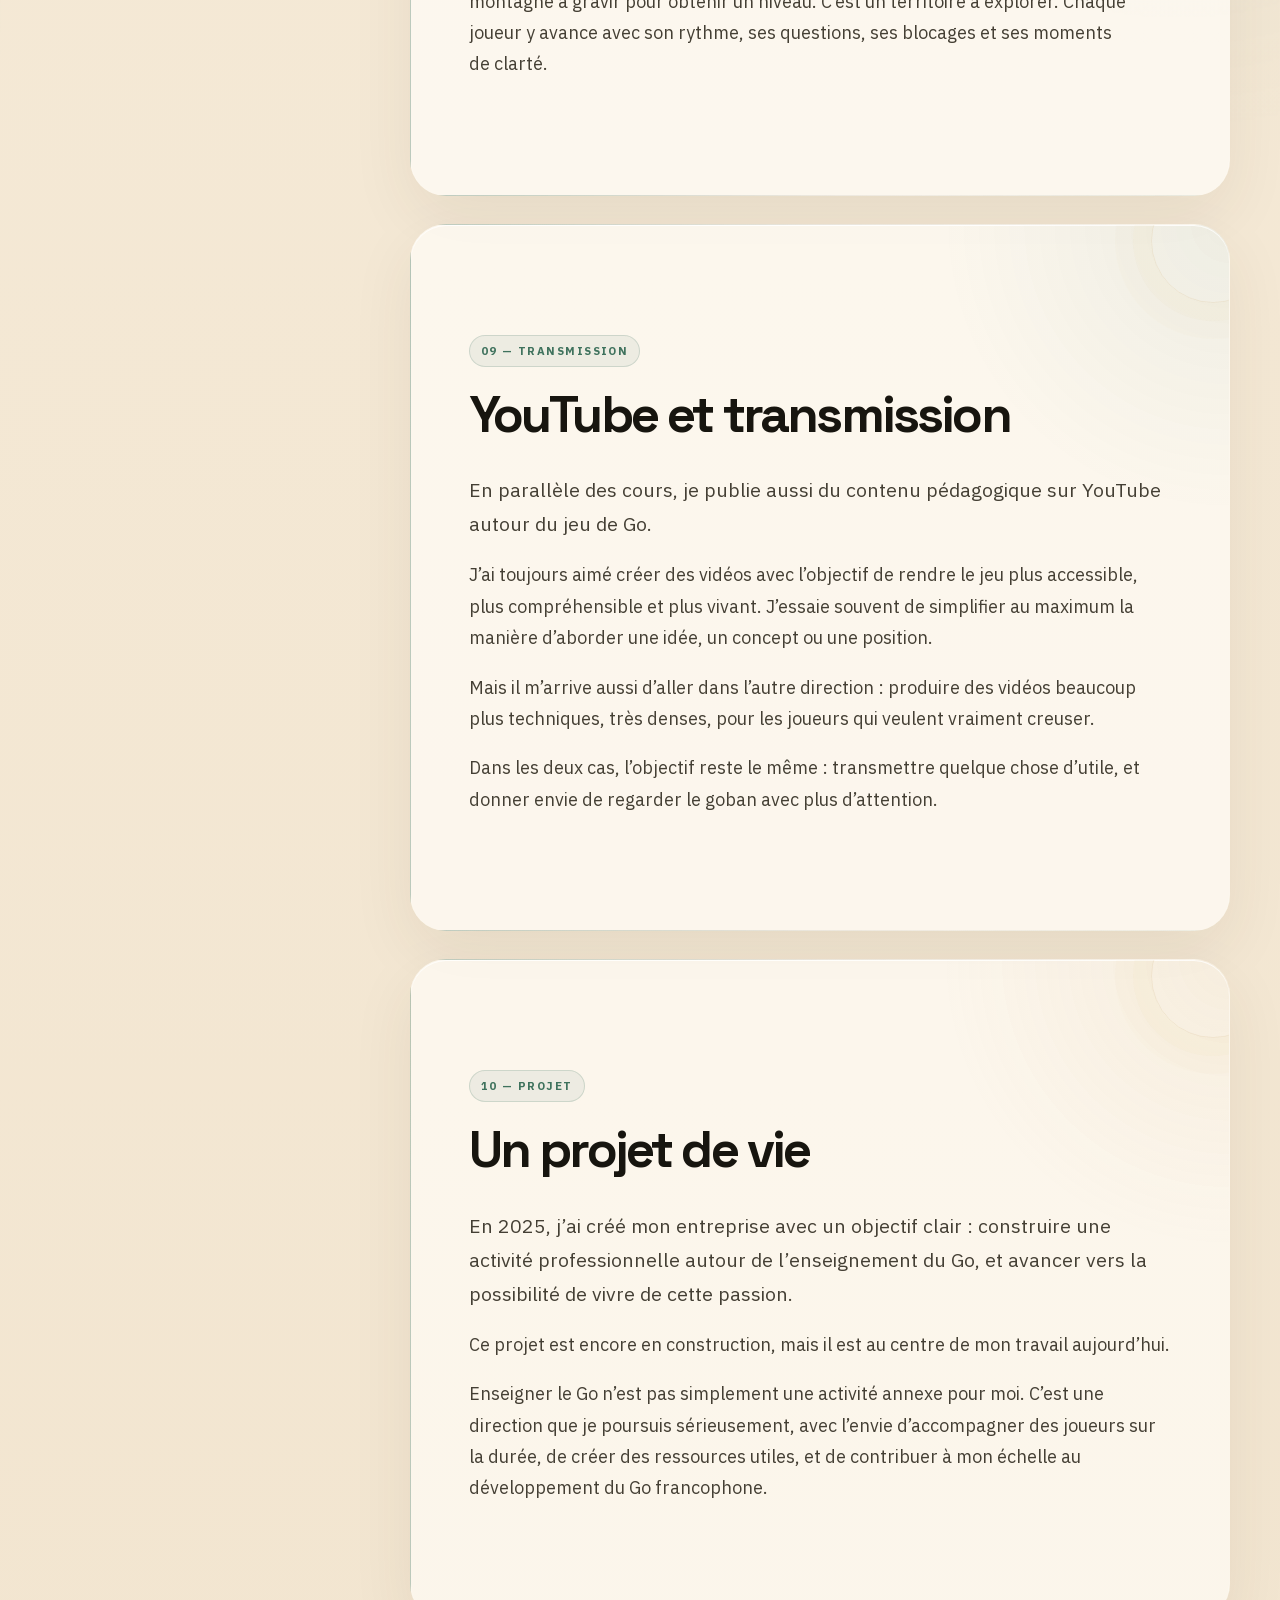
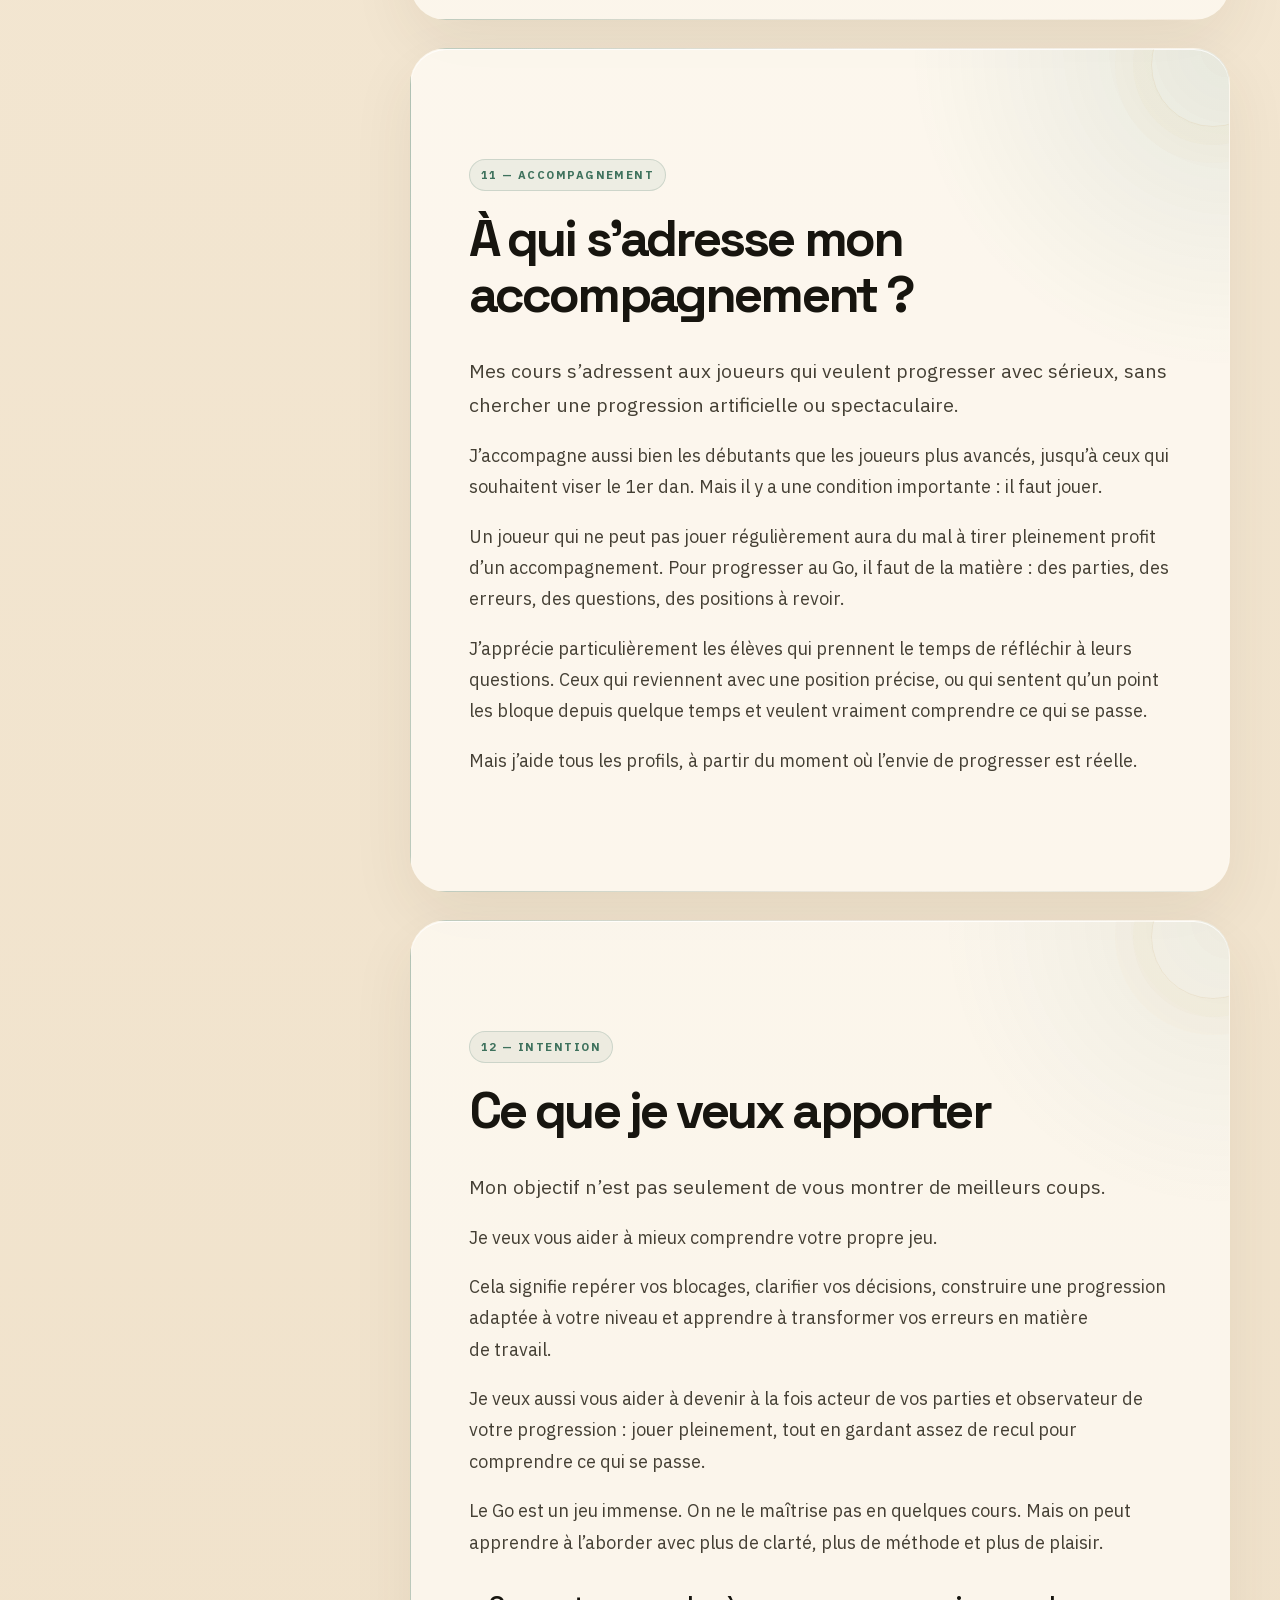
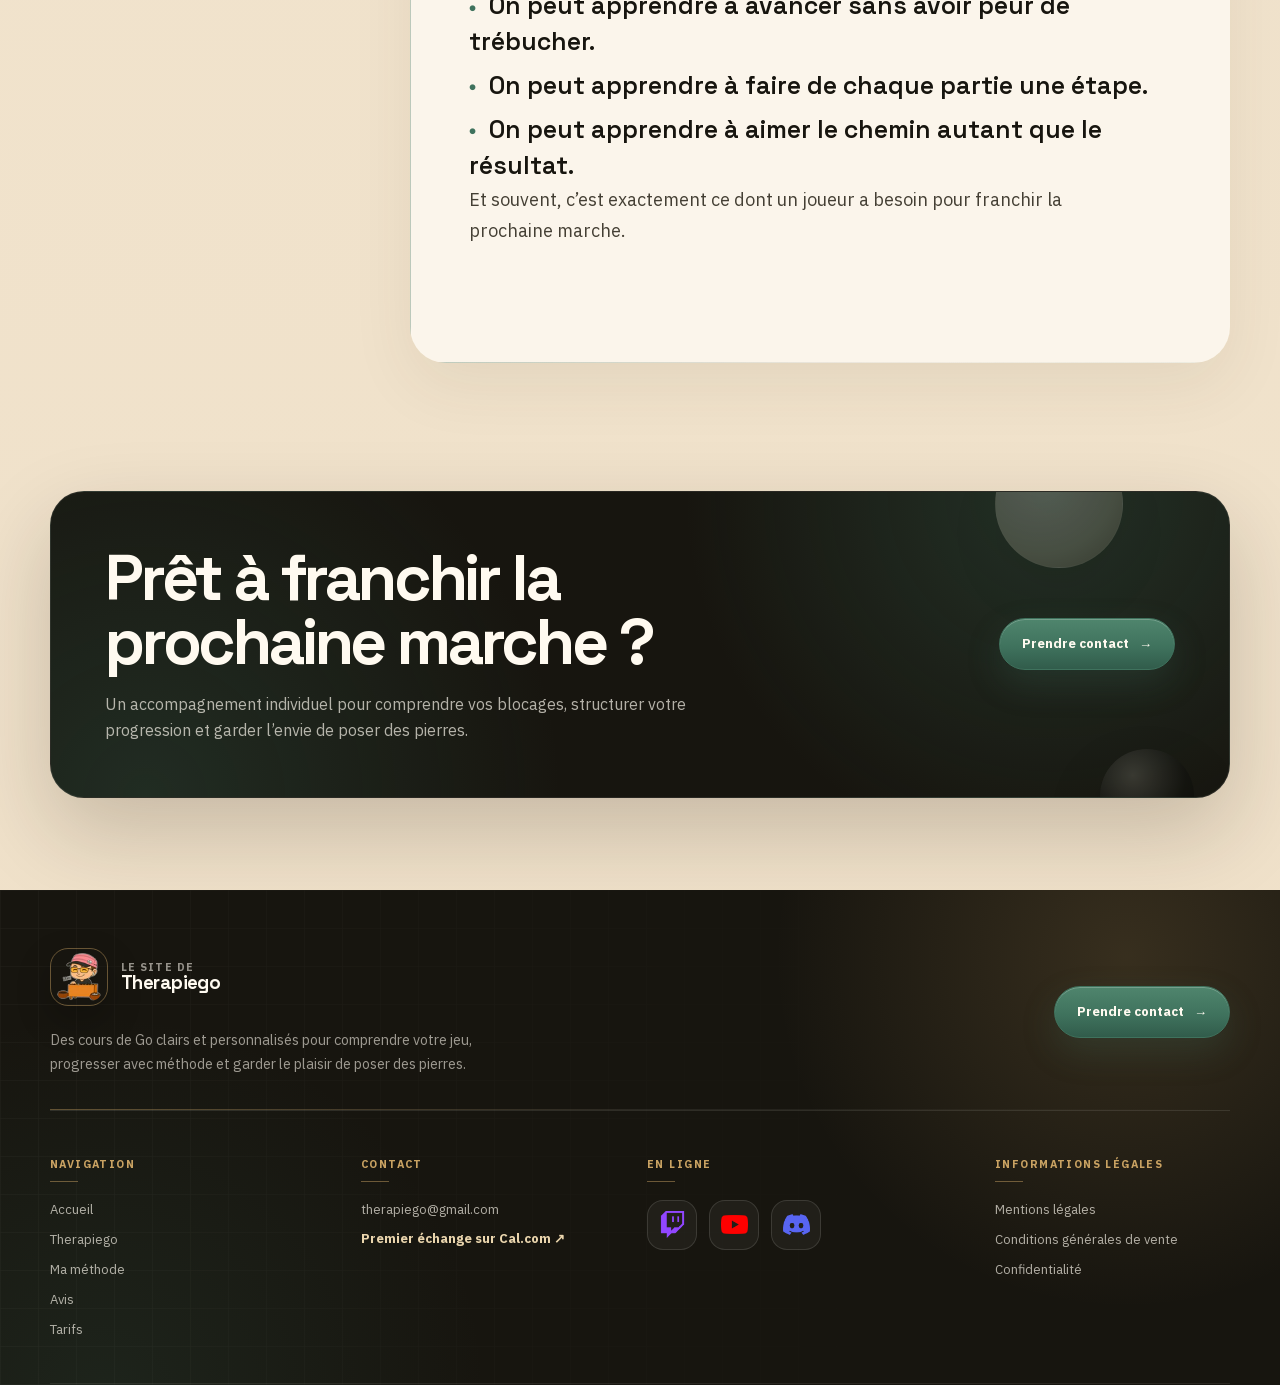
==== commit b8571aef: "Update pricing, avatar assets, and social previews" ====
--- a/a-propos.html
+++ b/a-propos.html
@@ -13,7 +13,15 @@
   <meta property="og:title" content="Camille Berthon — Therapiego" />
   <meta property="og:description" content="Découvrez le parcours et la vision du Go de Camille Berthon, professeur et coach de Go." />
   <meta property="og:url" content="https://www.therapiego.com/a-propos.html" />
-  <meta name="twitter:card" content="summary" />
+  <meta property="og:image" content="https://www.therapiego.com/assets/therapiego-og.webp" />
+  <meta property="og:image:secure_url" content="https://www.therapiego.com/assets/therapiego-og.webp" />
+  <meta property="og:image:type" content="image/webp" />
+  <meta property="og:image:width" content="1200" />
+  <meta property="og:image:height" content="630" />
+  <meta property="og:image:alt" content="Logo illustré de Therapiego autour du jeu de Go" />
+  <meta name="twitter:card" content="summary_large_image" />
+  <meta name="twitter:image" content="https://www.therapiego.com/assets/therapiego-og.webp" />
+  <meta name="twitter:image:alt" content="Logo illustré de Therapiego autour du jeu de Go" />
   <script type="application/ld+json">
     {
       "@context": "https://schema.org",
@@ -92,7 +100,7 @@
     }
   </script>
   <link rel="icon" type="image/webp" sizes="64x64" href="assets/therapiego-favicon.webp" />
-  <link rel="preload" as="image" href="assets/therapiego-avatar-navbar.webp" type="image/webp" />
+  <link rel="preload" as="image" href="assets/therapiego-avatar-profile-480.webp" imagesrcset="assets/therapiego-avatar-profile-480.webp 480w, assets/therapiego-avatar-profile.webp 800w" imagesizes="(max-width: 760px) calc(100vw - 40px), 460px" type="image/webp" />
   <style>
     :root {
       --ink: #17150f;
@@ -217,7 +225,7 @@
       flex: 0 0 48px;
       border: 1px solid rgba(201, 162, 98, .35);
       border-radius: 50%;
-      background: #fff;
+      background: transparent;
       box-shadow: 0 10px 24px rgba(71, 55, 28, .14);
       object-fit: contain;
     }
@@ -425,7 +433,7 @@
       width: 100%;
       aspect-ratio: .92;
       border-radius: 46% 46% 24px 24px;
-      background: #fff;
+      background: transparent;
       object-fit: contain;
       object-position: center bottom;
     }
@@ -871,7 +879,7 @@
     .portrait-card img {
       aspect-ratio: 4 / 5;
       border-radius: 29px;
-      background: #e9d7bd;
+      background: transparent;
       object-fit: cover;
       object-position: 50% 44%;
       filter: saturate(.93) contrast(1.03);
@@ -1307,7 +1315,7 @@
   <header class="site-header">
     <nav class="navbar" aria-label="Navigation principale">
       <a class="brand" href="index.html#accueil" aria-label="Le site de Therapiego — Accueil">
-        <img class="brand-avatar" src="assets/therapiego-avatar-navbar-128.webp" srcset="assets/therapiego-avatar-navbar-64.webp 64w, assets/therapiego-avatar-navbar-128.webp 128w, assets/therapiego-avatar-navbar.webp 231w" sizes="52px" width="231" height="256" alt="" decoding="async">
+        <img class="brand-avatar" src="assets/therapiego-avatar-navbar-128.webp" srcset="assets/therapiego-avatar-navbar-64.webp 64w, assets/therapiego-avatar-navbar-128.webp 128w, assets/therapiego-avatar-navbar.webp 256w" sizes="52px" width="256" height="284" alt="" decoding="async">
         <span class="brand-copy">
           <span class="brand-name">Le site de</span>
           <span class="brand-sub">Therapiego</span>
@@ -1352,7 +1360,7 @@
 
       <figure class="portrait-card">
         <picture>
-          <img src="assets/therapiego-avatar-navbar.webp" width="231" height="256" alt="Logo illustré de Therapiego" fetchpriority="high" decoding="async">
+          <img src="assets/therapiego-avatar-profile-480.webp" srcset="assets/therapiego-avatar-profile-480.webp 480w, assets/therapiego-avatar-profile.webp 800w" sizes="(max-width: 760px) calc(100vw - 40px), 460px" width="480" height="532" alt="Logo illustré de Therapiego" fetchpriority="high" decoding="async">
         </picture>
         <figcaption class="portrait-caption">
           <span>
@@ -1537,7 +1545,7 @@
       <div class="site-footer-intro">
         <div class="site-footer-brand-block">
           <a class="site-footer-brand" href="index.html#accueil" aria-label="Le site de Therapiego — Accueil">
-            <img class="site-footer-brand-avatar" src="assets/therapiego-avatar-navbar-128.webp" srcset="assets/therapiego-avatar-navbar-64.webp 64w, assets/therapiego-avatar-navbar-128.webp 128w, assets/therapiego-avatar-navbar.webp 231w" sizes="58px" width="231" height="256" alt="" loading="lazy" decoding="async">
+            <img class="site-footer-brand-avatar" src="assets/therapiego-avatar-navbar-128.webp" srcset="assets/therapiego-avatar-navbar-64.webp 64w, assets/therapiego-avatar-navbar-128.webp 128w, assets/therapiego-avatar-navbar.webp 256w" sizes="58px" width="256" height="284" alt="" loading="lazy" decoding="async">
             <span class="site-footer-brand-copy"><span class="site-footer-brand-overline">Le site de</span><span class="site-footer-brand-name">Therapiego</span></span>
           </a>
           <p class="site-footer-tagline">Des cours de Go clairs et personnalisés pour comprendre votre jeu, progresser avec méthode et garder le plaisir de poser des pierres.</p>
--- a/assets/site-system.css
+++ b/assets/site-system.css
@@ -137,7 +137,7 @@
   overflow: hidden;
   border: 1px solid rgba(201, 162, 98, .34) !important;
   border-radius: 16px !important;
-  background: #fff !important;
+  background: transparent !important;
   box-shadow: none !important;
   transform: none !important;
 }
@@ -285,24 +285,93 @@
 
 .nav-toggle,
 .legal-nav-toggle {
+  position: relative !important;
   width: 46px !important;
   height: 46px !important;
   place-content: center !important;
-  gap: 5px !important;
+  gap: 0 !important;
   padding: 0 !important;
   border: 1px solid var(--site-line) !important;
-  border-radius: 14px !important;
-  background: rgba(255, 255, 255, .56) !important;
-  box-shadow: none !important;
+  border-radius: 15px !important;
+  color: var(--site-ink) !important;
+  background:
+    linear-gradient(180deg, rgba(255, 255, 255, .88), rgba(255, 250, 240, .72)) !important;
+  box-shadow:
+    0 9px 20px rgba(57, 43, 22, .08),
+    inset 0 1px 0 rgba(255, 255, 255, .92) !important;
+  cursor: pointer !important;
+  isolation: isolate;
+  transition:
+    border-color 180ms var(--site-ease),
+    background 180ms var(--site-ease),
+    box-shadow 180ms var(--site-ease),
+    transform 180ms var(--site-ease) !important;
 }
 
 .nav-toggle span,
 .legal-nav-toggle span {
-  position: static !important;
-  width: 20px !important;
+  position: absolute !important;
+  top: 50% !important;
+  left: 50% !important;
+  width: 19px !important;
   height: 2px !important;
+  margin: 0 !important;
   border-radius: 2px !important;
-  background: var(--site-ink) !important;
+  background: currentColor !important;
+  transform-origin: center !important;
+  transition:
+    opacity 180ms var(--site-ease),
+    transform 220ms var(--site-ease) !important;
+}
+
+.nav-toggle span:nth-child(1),
+.legal-nav-toggle span:nth-child(1) {
+  transform: translate(-50%, -7px) !important;
+}
+
+.nav-toggle span:nth-child(2),
+.legal-nav-toggle span:nth-child(2) {
+  transform: translate(-50%, -1px) !important;
+}
+
+.nav-toggle span:nth-child(3),
+.legal-nav-toggle span:nth-child(3) {
+  transform: translate(-50%, 5px) !important;
+}
+
+.nav-toggle:hover,
+.nav-toggle:focus-visible,
+.legal-nav-toggle:hover,
+.legal-nav-toggle:focus-visible,
+.nav-toggle[aria-expanded="true"],
+.legal-nav-toggle[aria-expanded="true"] {
+  color: var(--site-cream) !important;
+  border-color: var(--site-red) !important;
+  background: var(--site-red) !important;
+  box-shadow:
+    0 12px 26px rgba(63, 114, 93, .22),
+    inset 0 1px 0 rgba(255, 255, 255, .2) !important;
+}
+
+.nav-toggle:active,
+.legal-nav-toggle:active {
+  transform: scale(.96) !important;
+}
+
+.nav-toggle[aria-expanded="true"] span:nth-child(1),
+.legal-nav-toggle[aria-expanded="true"] span:nth-child(1) {
+  transform: translate(-50%, -1px) rotate(45deg) !important;
+}
+
+.nav-toggle[aria-expanded="true"] span:nth-child(2),
+.legal-nav-toggle[aria-expanded="true"] span:nth-child(2) {
+  opacity: 0 !important;
+  transform: translate(-50%, -1px) scaleX(.25) !important;
+}
+
+.nav-toggle[aria-expanded="true"] span:nth-child(3),
+.legal-nav-toggle[aria-expanded="true"] span:nth-child(3) {
+  transform: translate(-50%, -1px) rotate(-45deg) !important;
 }
 
 .nav-dropdown-menu,
@@ -480,7 +549,7 @@
 }
 
 .site-page-home .hero {
-  padding-top: clamp(96px, 8vw, 116px);
+  padding-top: clamp(48px, 4vw, 58px);
 }
 
 .site-page-home .hero-inner {
@@ -680,7 +749,7 @@
   }
 
   .site-page-home .hero {
-    padding-top: 46px;
+    padding-top: 23px;
   }
 
   .site-page-about .final-cta,
@@ -3728,6 +3797,244 @@
   }
 }
 
+/* Responsive commun : navigation et pages éditoriales */
+@media (max-width: 980px) {
+  .nav-links,
+  .navbar.is-scrolled .nav-links,
+  .legal-nav-links {
+    max-height: calc(100svh - 112px) !important;
+    overflow-x: hidden !important;
+    overflow-y: auto !important;
+    overscroll-behavior: contain;
+  }
+
+  .nav-links > a,
+  .nav-dropdown-toggle,
+  .legal-nav-links > a,
+  .legal-dropdown-toggle {
+    justify-content: flex-start !important;
+    padding-inline: 15px !important;
+    text-align: left !important;
+  }
+
+  .site-page-about .story-shell,
+  .site-page-method .content-shell {
+    width: var(--site-container) !important;
+    display: grid !important;
+    grid-template-columns: minmax(0, 1fr) !important;
+    gap: 26px !important;
+  }
+
+  .site-page-about .story-shell > *,
+  .site-page-method .content-shell > *,
+  .site-page-about .article,
+  .site-page-method .method-article,
+  .site-page-about .chapter,
+  .site-page-method .method-section {
+    min-width: 0 !important;
+    max-width: 100% !important;
+  }
+
+  .site-page-about .toc,
+  .site-page-method .steps-nav {
+    position: static !important;
+    top: auto !important;
+    width: 100% !important;
+    max-width: 100% !important;
+    max-height: none !important;
+    overflow: visible !important;
+  }
+}
+
+@media (max-width: 760px) {
+  .nav-shell,
+  .site-header,
+  .legal-site-header {
+    padding: 10px 0 8px !important;
+  }
+
+  .navbar,
+  .navbar.is-scrolled,
+  .legal-navbar {
+    width: min(calc(100% - 20px), 1180px) !important;
+    min-height: 64px !important;
+    grid-template-columns: minmax(0, 1fr) 46px !important;
+    gap: 10px !important;
+    padding: 8px 9px 8px 10px !important;
+    border-radius: 22px !important;
+  }
+
+  .brand,
+  .legal-brand {
+    min-width: 0 !important;
+    gap: 9px !important;
+  }
+
+  .brand-orb,
+  .brand-avatar,
+  .legal-brand-avatar {
+    width: 44px !important;
+    height: 44px !important;
+    flex: 0 0 44px !important;
+    border-radius: 13px !important;
+  }
+
+  .brand-copy,
+  .legal-brand-copy {
+    display: grid !important;
+    min-width: 0 !important;
+  }
+
+  .brand-name,
+  .brand-overline,
+  .legal-brand-kicker {
+    display: none !important;
+  }
+
+  .brand-sub,
+  .legal-brand-name {
+    max-width: 100% !important;
+    overflow: hidden !important;
+    font-size: .88rem !important;
+    line-height: 1.05 !important;
+    text-overflow: ellipsis !important;
+    white-space: nowrap !important;
+  }
+
+  .nav-toggle,
+  .legal-nav-toggle {
+    display: grid !important;
+    justify-self: end !important;
+  }
+
+  .nav-actions,
+  .navbar > .nav-cta,
+  .legal-navbar > .legal-nav-cta {
+    display: none !important;
+  }
+
+  .nav-links,
+  .navbar.is-scrolled .nav-links,
+  .legal-nav-links {
+    top: calc(100% + 8px) !important;
+    padding: 10px !important;
+    border-radius: 19px !important;
+  }
+
+  .nav-links > a,
+  .nav-dropdown-toggle,
+  .legal-nav-links > a,
+  .legal-dropdown-toggle {
+    min-height: 48px !important;
+    border-radius: 13px !important;
+  }
+
+  .nav-dropdown-menu,
+  .legal-dropdown-menu {
+    border-radius: 14px !important;
+  }
+
+  .site-page-about .hero,
+  .site-page-method .hero {
+    width: min(calc(100% - 20px), 1180px) !important;
+    grid-template-columns: minmax(0, 1fr) !important;
+    gap: 28px !important;
+    padding: 32px 20px !important;
+  }
+
+  .site-page-about .hero > *,
+  .site-page-method .hero > *,
+  .site-page-method .method-orbit {
+    min-width: 0 !important;
+    max-width: 100% !important;
+  }
+
+  .site-page-about .story-shell,
+  .site-page-method .content-shell {
+    width: min(calc(100% - 24px), 1180px) !important;
+    margin-block: 46px 64px !important;
+  }
+
+  .site-page-about .toc,
+  .site-page-method .steps-nav {
+    padding: 18px !important;
+    border-radius: 24px !important;
+  }
+
+  .site-page-about .toc ol,
+  .site-page-method .steps-nav ol {
+    width: 100% !important;
+    display: grid !important;
+    grid-template-columns: repeat(2, minmax(0, 1fr)) !important;
+    gap: 8px !important;
+    overflow: visible !important;
+    scroll-snap-type: none !important;
+  }
+
+  .site-page-about .toc li,
+  .site-page-method .steps-nav li {
+    width: auto !important;
+    min-width: 0 !important;
+    flex: initial !important;
+    scroll-snap-align: none !important;
+  }
+
+  .site-page-about .toc a,
+  .site-page-method .steps-nav a {
+    width: 100% !important;
+    min-width: 0 !important;
+    min-height: 58px !important;
+    grid-template-columns: 28px minmax(0, 1fr) !important;
+    align-items: center !important;
+    padding: 9px 10px !important;
+    overflow-wrap: anywhere !important;
+    white-space: normal !important;
+  }
+
+  .site-page-about .toc a:hover,
+  .site-page-about .toc a.is-active,
+  .site-page-method .steps-nav a:hover,
+  .site-page-method .steps-nav a.is-active {
+    transform: none !important;
+  }
+
+  .site-page-about .article,
+  .site-page-method .method-article {
+    width: 100% !important;
+    display: grid !important;
+    grid-template-columns: minmax(0, 1fr) !important;
+  }
+
+  .site-page-about .chapter,
+  .site-page-method .method-section {
+    width: 100% !important;
+    padding: 28px 20px !important;
+    overflow: hidden !important;
+  }
+
+  .site-page-about .chapter h2,
+  .site-page-about .chapter p,
+  .site-page-about .chapter li,
+  .site-page-method .method-section h2,
+  .site-page-method .method-section p,
+  .site-page-method .method-section li {
+    max-width: 100% !important;
+    overflow-wrap: break-word !important;
+  }
+}
+
+@media (max-width: 420px) {
+  .site-page-about .toc ol,
+  .site-page-method .steps-nav ol {
+    grid-template-columns: minmax(0, 1fr) !important;
+  }
+
+  .site-page-about .toc a,
+  .site-page-method .steps-nav a {
+    min-height: 52px !important;
+  }
+}
+
 @media print {
   .nav-shell,
   .site-header,
--- a/assets/site-footer.css
+++ b/assets/site-footer.css
@@ -57,7 +57,7 @@
   padding: 4px;
   border: 1px solid rgba(201, 162, 98, .46);
   border-radius: 18px;
-  background: #fff;
+  background: transparent;
   object-fit: contain;
   box-shadow: 0 14px 34px rgba(0, 0, 0, .22);
 }
--- a/assets/site-footer.css
+++ b/assets/site-footer.css
@@ -57,7 +57,7 @@
   padding: 4px;
   border: 1px solid rgba(201, 162, 98, .46);
   border-radius: 18px;
-  background: #fff;
+  background: transparent;
   object-fit: contain;
   box-shadow: 0 14px 34px rgba(0, 0, 0, .22);
 }
